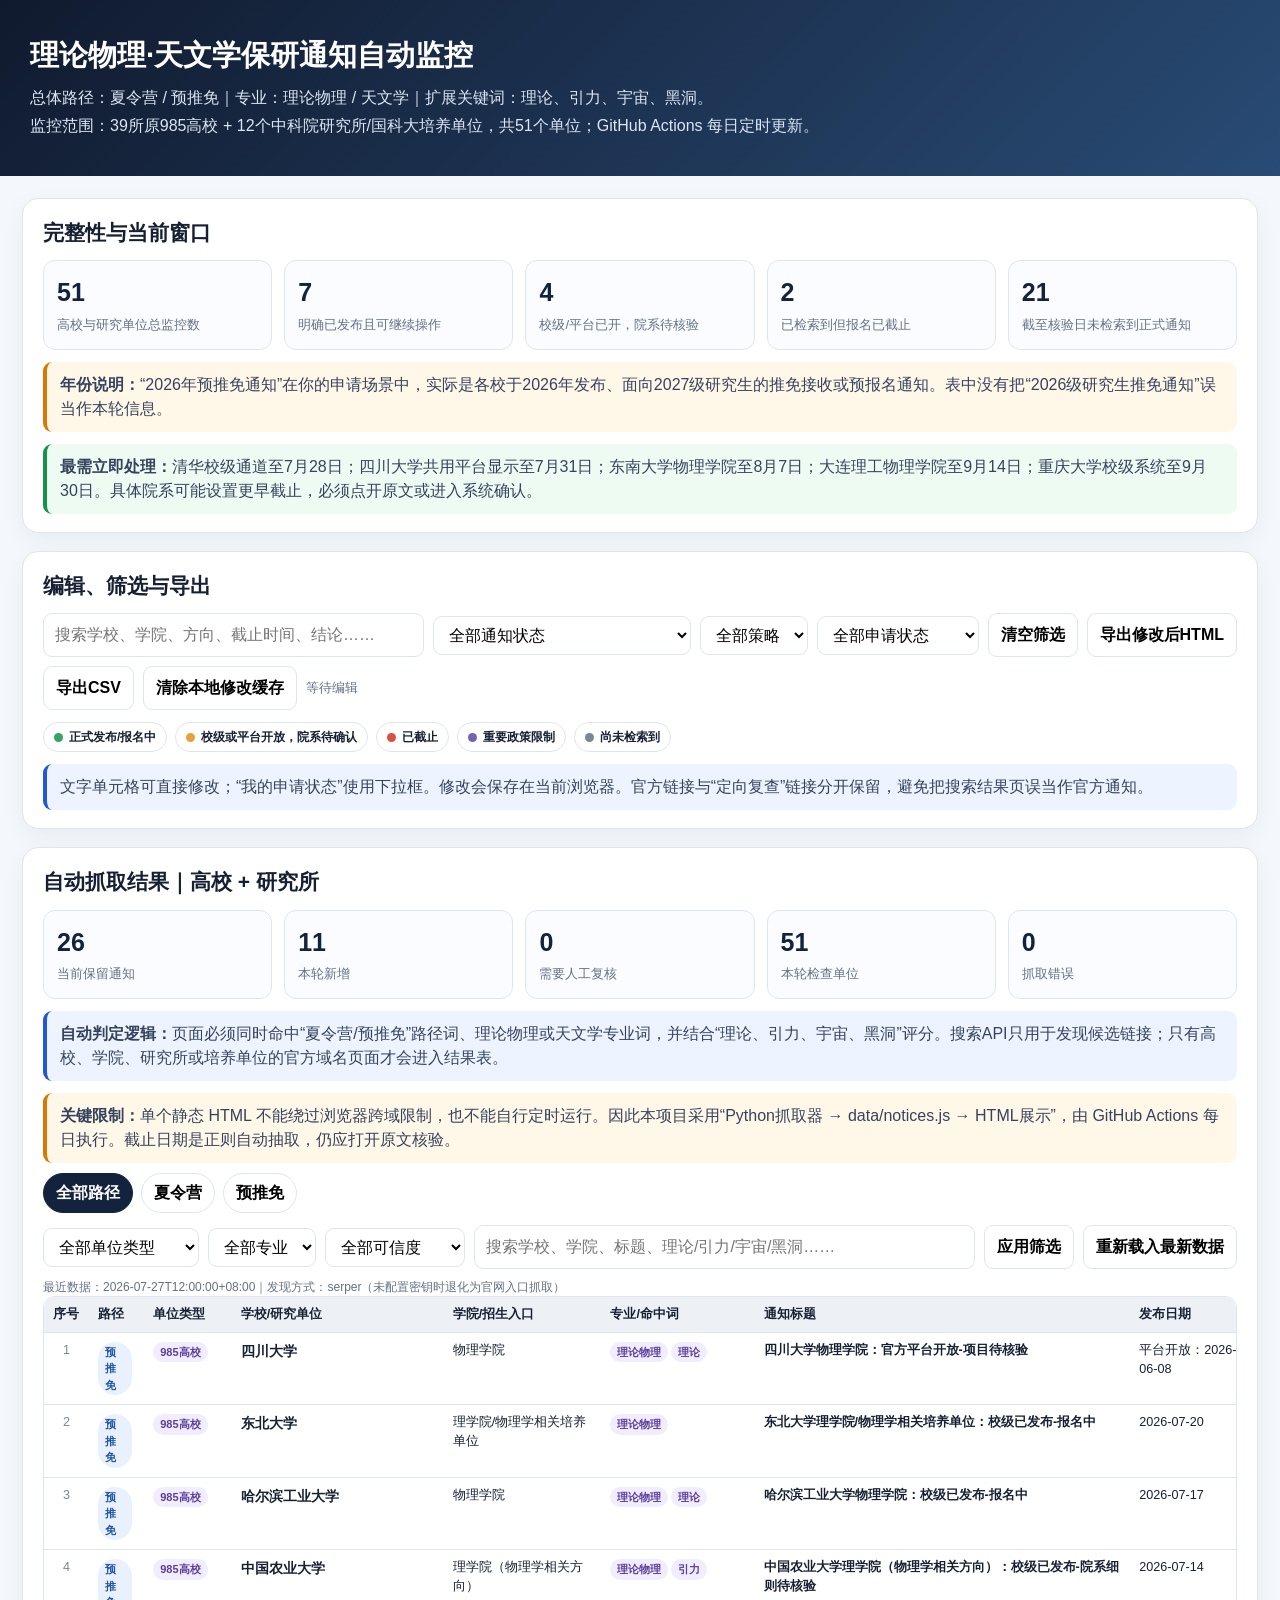
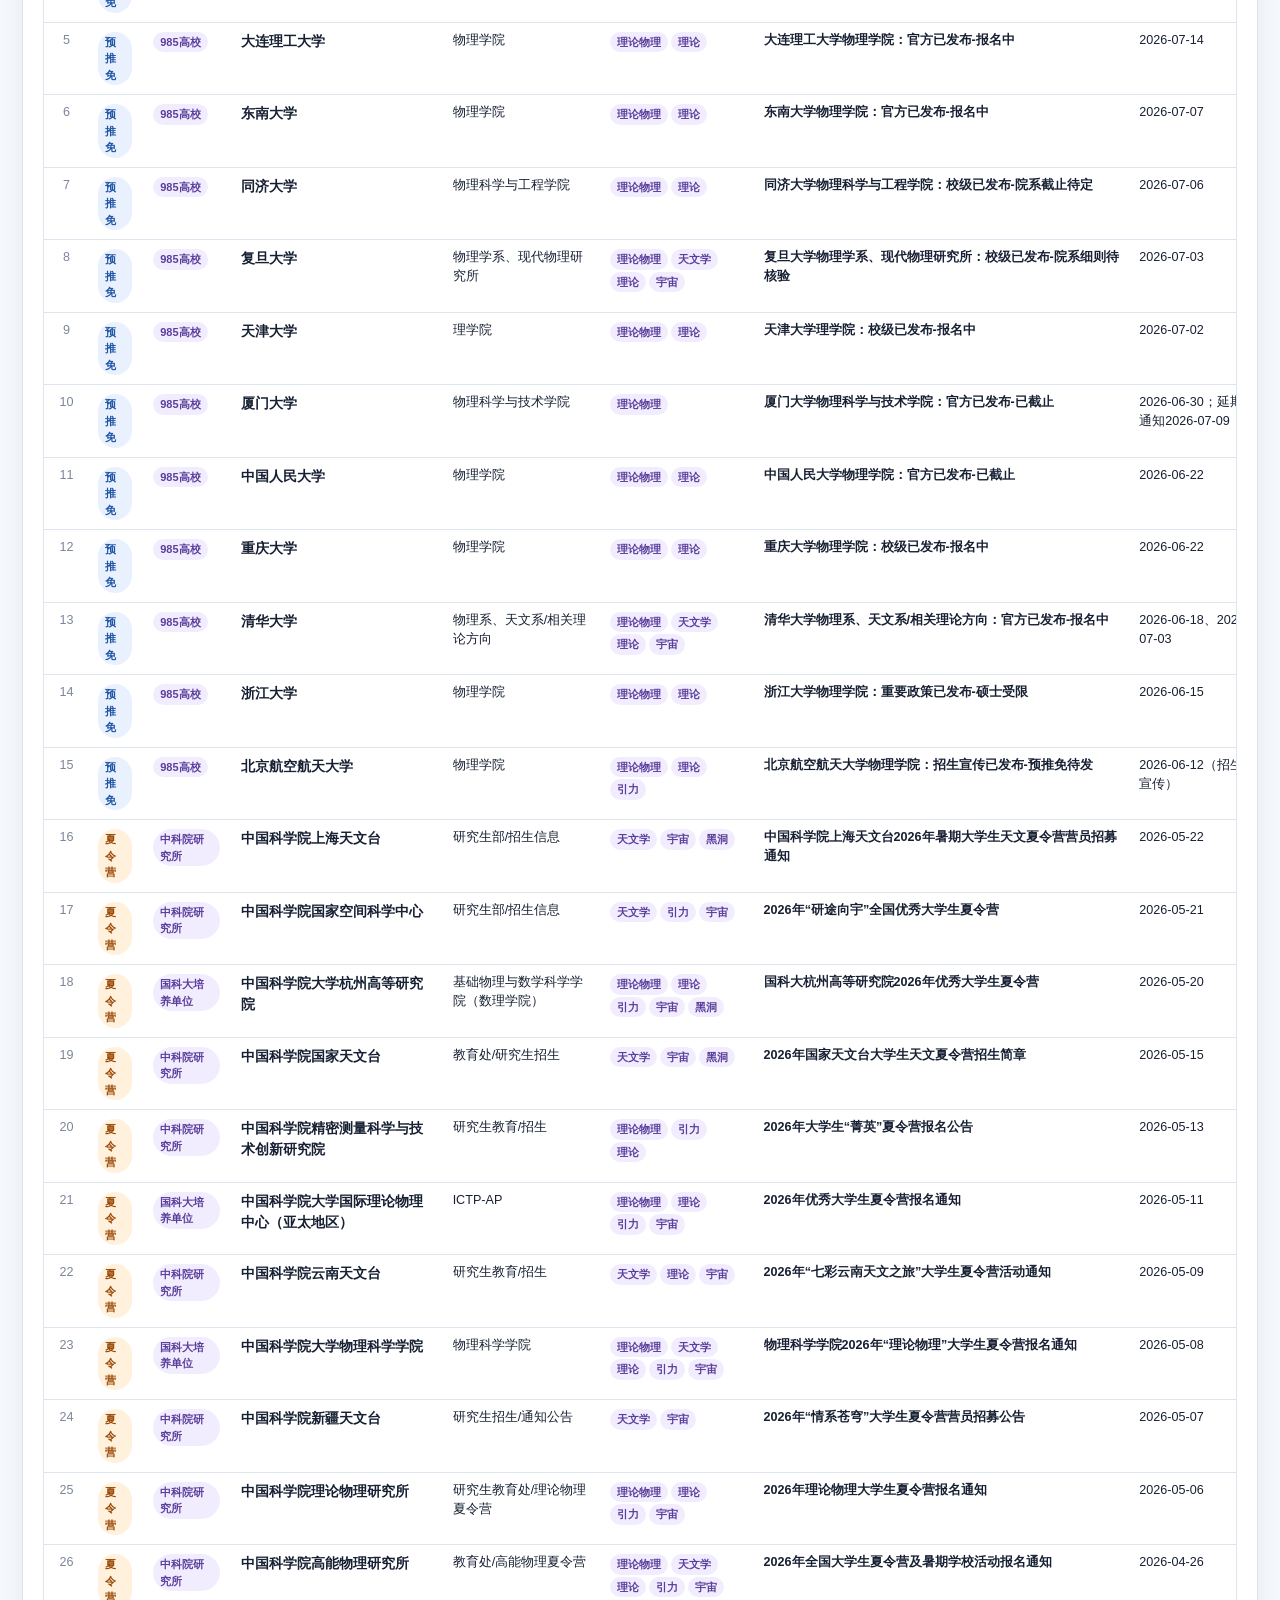
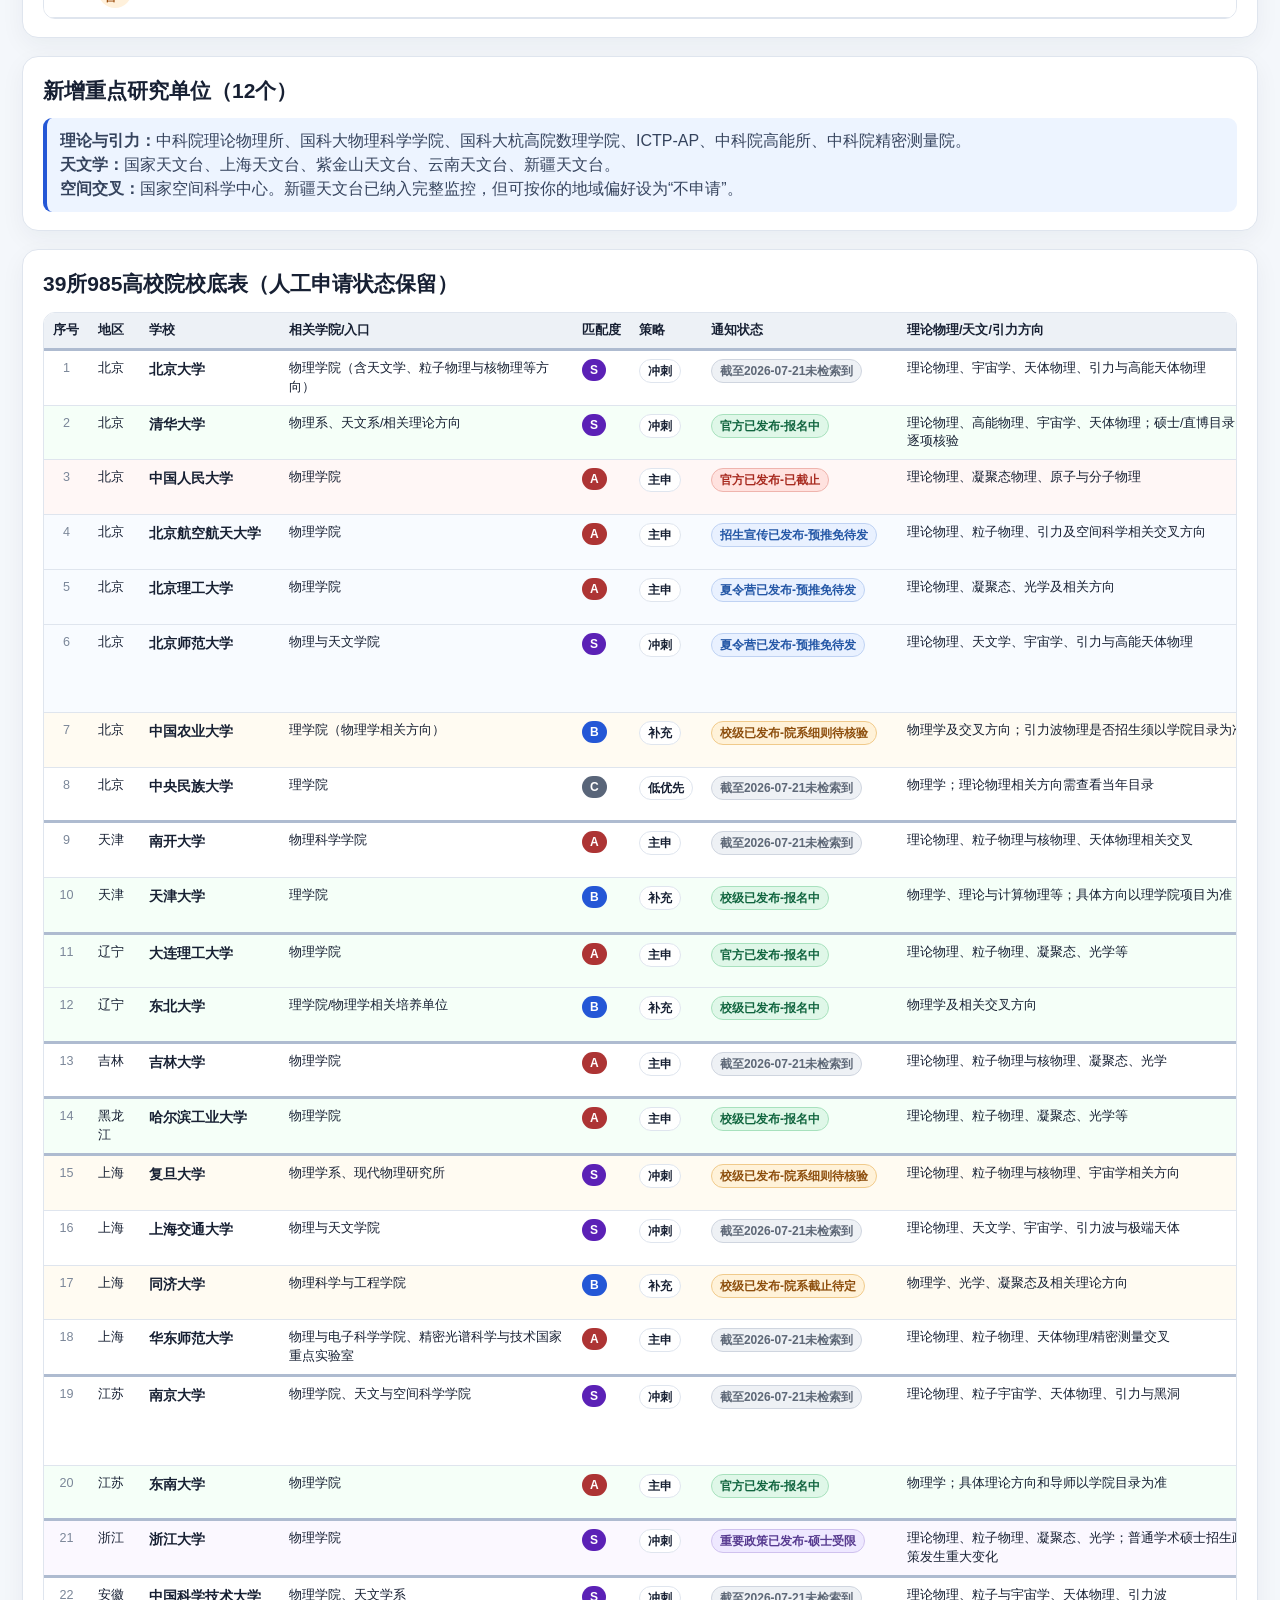
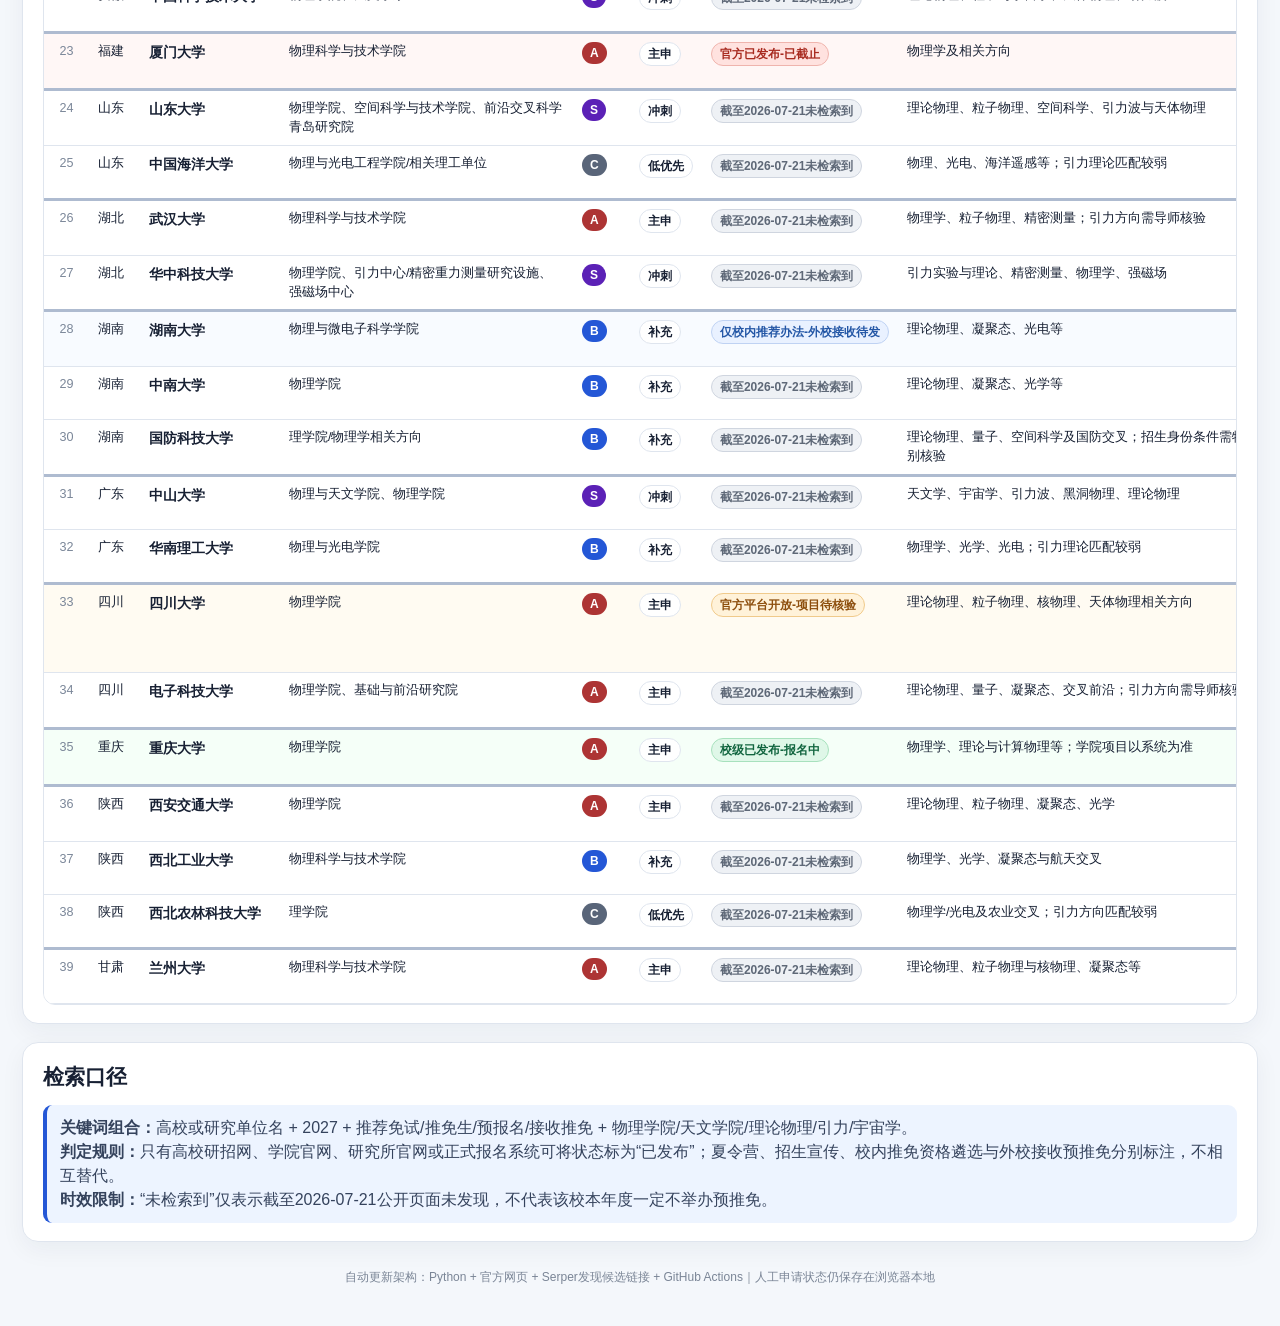
==== index.html @ bc94056f "Commit message: Initial crawler setup" ====
<!doctype html>
<html lang="zh-CN">
<head>
<meta charset="utf-8">
<meta name="viewport" content="width=device-width,initial-scale=1">
<title>理论物理·天文学保研通知自动监控｜985高校·中科院研究所·国科大培养单位</title>
<style>
:root{
  --bg:#f4f7fb;--card:#fff;--ink:#172033;--muted:#657086;--line:#dfe5ee;
  --navy:#14233d;--blue:#2457d6;--green:#18794e;--orange:#b85a12;--red:#b42318;
  --purple:#6842ad;--soft-blue:#edf4ff;--soft-green:#e9f8ef;--soft-orange:#fff4e6;
  --soft-red:#fff0ee;--soft-purple:#f5f0ff;--soft-gray:#f3f5f8;
}
*{box-sizing:border-box}
body{margin:0;background:var(--bg);color:var(--ink);font-family:-apple-system,BlinkMacSystemFont,"Segoe UI","Microsoft YaHei",Arial,sans-serif;line-height:1.5}
button,input,select{font:inherit}
a{color:var(--blue);text-decoration:none}
a:hover{text-decoration:underline}
.hero{background:linear-gradient(135deg,#101a2e,#294b75);color:#fff;padding:34px 30px}
.hero-inner{max-width:1900px;margin:auto}
.hero h1{margin:0 0 8px;font-size:29px}
.hero p{margin:4px 0;color:#dce6f5}
main{max-width:1900px;margin:auto;padding:22px}
.card{background:var(--card);border:1px solid var(--line);border-radius:16px;padding:18px 20px;margin-bottom:18px;box-shadow:0 8px 24px rgba(20,35,61,.05)}
h2{margin:0 0 12px;font-size:21px}
.summary{display:grid;grid-template-columns:repeat(5,minmax(150px,1fr));gap:12px}
.stat{border:1px solid var(--line);border-radius:12px;padding:13px;background:#fafcff}
.stat strong{display:block;font-size:25px;color:var(--navy)}
.stat span{font-size:13px;color:var(--muted)}
.note{padding:11px 13px;border-left:4px solid var(--blue);background:var(--soft-blue);border-radius:9px;color:#35435d;margin-top:12px}
.note.warning{border-left-color:#d97706;background:#fff8e9}
.note.good{border-left-color:#159447;background:#eefbf3}
.actions,.toolbar{display:flex;gap:9px;flex-wrap:wrap;align-items:center}
.actions button,.toolbar button{border:1px solid var(--line);border-radius:9px;background:#fff;padding:9px 12px;font-weight:700;cursor:pointer}
.actions button:hover,.toolbar button:hover{background:#f0f4f9}
.edit-status{font-size:13px;color:var(--muted)}
.toolbar input,.toolbar select{border:1px solid var(--line);border-radius:9px;background:#fff;padding:9px 11px}
.toolbar input[type="search"]{flex:1;min-width:300px}
.legend{display:flex;gap:8px;flex-wrap:wrap;margin-top:12px}
.legend span{display:inline-flex;align-items:center;gap:6px;border-radius:999px;padding:5px 10px;font-size:12px;font-weight:800;border:1px solid var(--line)}
.dot{width:9px;height:9px;border-radius:50%;display:inline-block}
.table-wrap{overflow:auto;border:1px solid var(--line);border-radius:12px}
table{border-collapse:collapse;width:100%;min-width:3300px;background:#fff;font-size:12.6px}
th,td{padding:8px 9px;border-bottom:1px solid var(--line);vertical-align:top}
th{position:sticky;top:0;z-index:4;background:#edf1f6;text-align:left;white-space:nowrap}
tr:hover td{filter:brightness(.992)}
.region-start td{border-top:3px solid #aebbd0}
.num{width:45px;text-align:center;color:#7b8799}
.school{min-width:140px}
.school strong{display:block;font-size:14px}
.unit{min-width:220px}
.direction{min-width:260px}
.policy-cell{min-width:330px;max-width:430px}
.conclusion{min-width:330px;max-width:450px}
.deadline-cell{min-width:190px;font-weight:800}
.status-cell{min-width:160px}
.status-select{width:155px;border:1px solid var(--line);border-radius:8px;padding:6px 7px;background:#fff;font-weight:750}
.rel,.tier-tag,.notice-chip{display:inline-block;border-radius:999px;padding:2px 8px;font-weight:850;font-size:12px;white-space:nowrap}
.rel-s{background:#5b21b6;color:#fff} .rel-a{background:#ad3434;color:#fff}
.rel-b{background:#2457d6;color:#fff} .rel-c{background:#596579;color:#fff}
.tier-tag{border:1px solid var(--line);background:#fff}
.notice-chip.published{background:#dff7e8;color:#11653f;border:1px solid #a7e1bd}
.notice-chip.partial{background:#fff2d9;color:#8d4e0d;border:1px solid #f0ca8b}
.notice-chip.closed{background:#ffe2df;color:#a82b20;border:1px solid #efb4ad}
.notice-chip.policy{background:#eee8ff;color:#573b90;border:1px solid #cfc1ee}
.notice-chip.watch{background:#e9f1ff;color:#2457a6;border:1px solid #bfd2f3}
.notice-chip.missing{background:#eef1f5;color:#5e6877;border:1px solid #cfd5df}
.notice-published td{background:#f5fff8}
.notice-partial td{background:#fffbf2}
.notice-closed td{background:#fff7f6}
.notice-policy td{background:#fbf8ff}
.notice-watch td{background:#f8fbff}
.notice-missing td{background:#fff}
.link-cell{min-width:190px}
.open-btn,.search-btn{display:inline-block;border-radius:7px;padding:5px 8px;font-weight:800;margin:1px 4px 4px 0}
.open-btn{background:#eaf1ff;border:1px solid #b9cdf7;color:#1d4ed8}
.search-btn{background:#f3f4f6;border:1px solid #d1d5db;color:#4b5563}
[contenteditable="true"]{outline:1px dashed transparent}
[contenteditable="true"]:hover{outline-color:#91ade2;background:#f7faff}
[contenteditable="true"]:focus{outline:2px solid var(--blue);background:#fff}
.edited{background:#fff7e6!important;box-shadow:inset 4px 0 0 #f59e0b}
.status-unapplied .status-cell{box-shadow:inset 5px 0 0 #94a3b8}
.status-preparing .status-cell{box-shadow:inset 5px 0 0 #0ea5e9}
.status-applied td{background:#fff7ed!important;color:#7c2d12}
.status-applied .status-cell{box-shadow:inset 5px 0 0 #f97316}
.status-pass td{background:#eff6ff!important;color:#173d78}
.status-pass .status-cell{box-shadow:inset 5px 0 0 #2563eb}
.status-offer td{background:#ecfdf5!important;color:#065f46}
.status-offer .status-cell{box-shadow:inset 5px 0 0 #10b981}
.status-fail td{background:#fef2f2!important;color:#991b1b;text-decoration:line-through}
.status-stop td{background:#f1f5f9!important;color:#64748b}
.status-stop td:not(.status-cell):not(.link-cell){opacity:.72}
.status-fail .status-cell,.status-stop .status-cell,.status-fail .link-cell,.status-stop .link-cell{text-decoration:none;opacity:1}
.footer{text-align:center;font-size:12px;color:#7a8596;padding:8px 0 18px}
@media(max-width:900px){.summary{grid-template-columns:1fr 1fr}main{padding:12px}.hero{padding:25px 17px}}
@media print{body{background:#fff}main{max-width:none;padding:5px}.toolbar,.actions{display:none}.card{box-shadow:none}th{position:static}}

/* 自动抓取面板 */
.crawler-grid{display:grid;grid-template-columns:repeat(5,minmax(150px,1fr));gap:12px}
.crawler-tabs{display:flex;gap:8px;flex-wrap:wrap;margin:10px 0 12px}
.crawler-tabs button{border:1px solid var(--line);background:#fff;border-radius:999px;padding:7px 12px;font-weight:800;cursor:pointer}
.crawler-tabs button.active{background:var(--navy);color:#fff;border-color:var(--navy)}
.crawler-table{min-width:2200px}
.crawler-table .title-col{min-width:340px;max-width:480px}
.crawler-table .excerpt-col{min-width:380px;max-width:520px}
.crawler-table .route-chip,.crawler-table .major-chip,.verify-chip{display:inline-block;border-radius:999px;padding:2px 7px;font-weight:800;font-size:11px;margin:1px 3px 1px 0}
.route-summer{background:#fff1dc;color:#9a4a08}.route-pre{background:#e9f1ff;color:#1f55a4}
.major-chip{background:#f1edff;color:#5b3e9b}.verify-high{background:#dcfce7;color:#166534}.verify-mid{background:#fef3c7;color:#92400e}.verify-low{background:#fee2e2;color:#991b1b}
.auto-status{font-size:12px;color:var(--muted)}
.empty-state{padding:30px;text-align:center;color:var(--muted)}
.code-inline{font-family:Consolas,Monaco,monospace;background:#eef1f5;border-radius:5px;padding:1px 5px}
@media(max-width:900px){.crawler-grid{grid-template-columns:1fr 1fr}}

</style>
</head>
<body>
<header class="hero"><div class="hero-inner">
<h1>理论物理·天文学保研通知自动监控</h1>
<p>总体路径：夏令营 / 预推免｜专业：理论物理 / 天文学｜扩展关键词：理论、引力、宇宙、黑洞。</p>
<p>监控范围：39所原985高校 + 12个中科院研究所/国科大培养单位，共51个单位；GitHub Actions 每日定时更新。</p>
</div></header>

<main>
<section class="card">
<h2>完整性与当前窗口</h2>
<div class="summary">
<div class="stat"><strong>51</strong><span>高校与研究单位总监控数</span></div>
<div class="stat"><strong>7</strong><span>明确已发布且可继续操作</span></div>
<div class="stat"><strong>4</strong><span>校级/平台已开，院系待核验</span></div>
<div class="stat"><strong>2</strong><span>已检索到但报名已截止</span></div>
<div class="stat"><strong>21</strong><span>截至核验日未检索到正式通知</span></div>
</div>
<div class="note warning"><b>年份说明：</b>“2026年预推免通知”在你的申请场景中，实际是各校于2026年发布、面向2027级研究生的推免接收或预报名通知。表中没有把“2026级研究生推免通知”误当作本轮信息。</div>
<div class="note good"><b>最需立即处理：</b>清华校级通道至7月28日；四川大学共用平台显示至7月31日；东南大学物理学院至8月7日；大连理工物理学院至9月14日；重庆大学校级系统至9月30日。具体院系可能设置更早截止，必须点开原文或进入系统确认。</div>
</section>

<section class="card">
<h2>编辑、筛选与导出</h2>
<div class="toolbar">
<input id="search" type="search" placeholder="搜索学校、学院、方向、截止时间、结论……" oninput="applyFilter()">
<select id="noticeFilter" onchange="applyFilter()">
<option value="">全部通知状态</option>
<option>官方已发布-报名中</option>
<option>校级已发布-报名中</option>
<option>校级已发布-院系细则待核验</option>
<option>校级已发布-院系截止待定</option>
<option>官方平台开放-项目待核验</option>
<option>官方已发布-已截止</option>
<option>重要政策已发布-硕士受限</option>
<option>招生宣传已发布-预推免待发</option>
<option>夏令营已发布-预推免待发</option>
<option>仅校内推荐办法-外校接收待发</option>
<option>截至2026-07-21未检索到</option>
</select>
<select id="tierFilter" onchange="applyFilter()">
<option value="">全部策略</option><option>冲刺</option><option>主申</option><option>补充</option><option>低优先</option>
</select>
<select id="appFilter" onchange="applyFilter()">
<option value="">全部申请状态</option>
<option>未申请</option><option>准备材料</option><option>已报名-等待初审</option><option>已通过初审</option><option>已参加考核</option><option>已获offer</option><option>未通过</option><option>不申请</option><option>放弃</option>
</select>
<button onclick="resetFilter()">清空筛选</button>
<button onclick="exportEditedHTML()">导出修改后HTML</button>
<button onclick="exportCSV()">导出CSV</button>
<button onclick="clearSavedEdits()">清除本地修改缓存</button>
<span class="edit-status" id="editStatus">等待编辑</span>
</div>
<div class="legend">
<span><i class="dot" style="background:#35a366"></i>正式发布/报名中</span>
<span><i class="dot" style="background:#e6a23c"></i>校级或平台开放，院系待确认</span>
<span><i class="dot" style="background:#d95045"></i>已截止</span>
<span><i class="dot" style="background:#7662b3"></i>重要政策限制</span>
<span><i class="dot" style="background:#7b8799"></i>尚未检索到</span>
</div>
<div class="note">文字单元格可直接修改；“我的申请状态”使用下拉框。修改会保存在当前浏览器。官方链接与“定向复查”链接分开保留，避免把搜索结果页误当作官方通知。</div>
</section>


<section class="card" id="crawlerPanel">
<h2>自动抓取结果｜高校 + 研究所</h2>
<div class="crawler-grid">
  <div class="stat"><strong id="autoTotal">0</strong><span>当前保留通知</span></div>
  <div class="stat"><strong id="autoNew">0</strong><span>本轮新增</span></div>
  <div class="stat"><strong id="autoReview">0</strong><span>需要人工复核</span></div>
  <div class="stat"><strong id="autoSchools">0</strong><span>本轮检查单位</span></div>
  <div class="stat"><strong id="autoErrors">0</strong><span>抓取错误</span></div>
</div>
<div class="note"><b>自动判定逻辑：</b>页面必须同时命中“夏令营/预推免”路径词、理论物理或天文学专业词，并结合“理论、引力、宇宙、黑洞”评分。搜索API只用于发现候选链接；只有高校、学院、研究所或培养单位的官方域名页面才会进入结果表。</div>
<div class="note warning"><b>关键限制：</b>单个静态 HTML 不能绕过浏览器跨域限制，也不能自行定时运行。因此本项目采用“Python抓取器 → data/notices.js → HTML展示”，由 GitHub Actions 每日执行。截止日期是正则自动抽取，仍应打开原文核验。</div>
<div class="crawler-tabs" id="routeTabs">
  <button class="active" data-route="">全部路径</button><button data-route="夏令营">夏令营</button><button data-route="预推免">预推免</button>
</div>
<div class="toolbar">
  <select id="autoType"><option value="">全部单位类型</option><option>985高校</option><option>中科院研究所</option><option>国科大培养单位</option></select>
<select id="autoMajor"><option value="">全部专业</option><option>理论物理</option><option>天文学</option></select>
  <select id="autoVerify"><option value="">全部可信度</option><option value="高">高</option><option value="中">中</option><option value="低">低</option><option value="人工核验基线">人工核验基线</option></select>
  <input id="autoSearch" type="search" placeholder="搜索学校、学院、标题、理论/引力/宇宙/黑洞……">
  <button onclick="renderCrawlerTable()">应用筛选</button><button onclick="location.reload()">重新载入最新数据</button>
  <span class="auto-status" id="autoUpdated">数据尚未加载</span>
</div>
<div class="table-wrap"><table class="crawler-table" id="crawlerTable">
<thead><tr><th>序号</th><th>路径</th><th>单位类型</th><th>学校/研究单位</th><th>学院/招生入口</th><th>专业/命中词</th><th>通知标题</th><th>发布日期</th><th>截止时间</th><th>自动状态</th><th>相关度</th><th>可信度</th><th>官方原文</th><th>摘要/复核提示</th></tr></thead>
<tbody></tbody></table></div>
</section>

<section class="card">
<h2>新增重点研究单位（12个）</h2>
<div class="note"><b>理论与引力：</b>中科院理论物理所、国科大物理科学学院、国科大杭高院数理学院、ICTP-AP、中科院高能所、中科院精密测量院。<br><b>天文学：</b>国家天文台、上海天文台、紫金山天文台、云南天文台、新疆天文台。<br><b>空间交叉：</b>国家空间科学中心。新疆天文台已纳入完整监控，但可按你的地域偏好设为“不申请”。</div>
</section>

<section class="card">
<h2>39所985高校院校底表（人工申请状态保留）</h2>
<div class="table-wrap">
<table id="preTable">
<thead><tr>
<th>序号</th><th>地区</th><th>学校</th><th>相关学院/入口</th><th>匹配度</th><th>策略</th>
<th>通知状态</th><th>理论物理/天文/引力方向</th><th>发布日期</th><th>报名截止</th>
<th>考核时间/形式</th><th>申请条件与材料</th><th>官方来源</th><th>核验结论</th>
<th>我的申请状态</th><th>风险与备注</th>
</tr></thead>
<tbody>

<tr class="notice-missing status-unapplied region-start" data-notice="截至2026-07-21未检索到" data-tier="冲刺">
  <td class="num">1</td>
  <td contenteditable="true">北京</td>
  <td class="school" contenteditable="true"><strong>北京大学</strong></td>
  <td class="unit" contenteditable="true">物理学院（含天文学、粒子物理与核物理等方向）</td>
  <td><span class="rel rel-s">S</span></td>
  <td contenteditable="true"><span class="tier-tag">冲刺</span></td>
  <td class="notice-cell"><span class="notice-chip missing">截至2026-07-21未检索到</span></td>
  <td class="direction" contenteditable="true">理论物理、宇宙学、天体物理、引力与高能天体物理</td>
  <td contenteditable="true">—</td>
  <td class="deadline-cell" contenteditable="true">待官方通知</td>
  <td contenteditable="true">待官方通知</td>
  <td class="policy-cell" contenteditable="true">预计需推免资格、成绩单与排名、英语证明、科研材料；以正式通知为准。</td>
  <td class="link-cell">
    <a class="open-btn" href="https://admission.pku.edu.cn/" target="_blank" rel="noopener">官方研招入口</a>
    <a class="search-btn" href="https://www.bing.com/search?q=site%3Aedu.cn%20%E5%8C%97%E4%BA%AC%E5%A4%A7%E5%AD%A6%20%E7%89%A9%E7%90%86%E5%AD%A6%E9%99%A2%EF%BC%88%E5%90%AB%E5%A4%A9%E6%96%87%E5%AD%A6%E3%80%81%E7%B2%92%E5%AD%90%E7%89%A9%E7%90%86%E4%B8%8E%E6%A0%B8%E7%89%A9%E7%90%86%E7%AD%89%E6%96%B9%E5%90%91%EF%BC%89%202027%20%E6%8E%A8%E8%8D%90%E5%85%8D%E8%AF%95%20%E9%A2%84%E6%8A%A5%E5%90%8D%202026%20%E7%90%86%E8%AE%BA%E7%89%A9%E7%90%86%20%E5%A4%A9%E6%96%87%E5%AD%A6%20%E5%BC%95%E5%8A%9B" target="_blank" rel="noopener">定向复查</a>
  </td>
  <td class="conclusion" contenteditable="true">未检索到2027级物理/天文方向预推免通知；重点盯物理学院和研究生招生网。</td>
  <td class="status-cell"><select class="status-select"><option value="未申请" selected>未申请</option><option value="准备材料">准备材料</option><option value="已报名-等待初审">已报名-等待初审</option><option value="已通过初审">已通过初审</option><option value="已参加考核">已参加考核</option><option value="已获offer">已获offer</option><option value="未通过">未通过</option><option value="不申请">不申请</option><option value="放弃">放弃</option></select></td>
  <td contenteditable="true">方向高度匹配；通常竞争极强。</td>
</tr>

<tr class="notice-published status-unapplied" data-notice="官方已发布-报名中" data-tier="冲刺">
  <td class="num">2</td>
  <td contenteditable="true">北京</td>
  <td class="school" contenteditable="true"><strong>清华大学</strong></td>
  <td class="unit" contenteditable="true">物理系、天文系/相关理论方向</td>
  <td><span class="rel rel-s">S</span></td>
  <td contenteditable="true"><span class="tier-tag">冲刺</span></td>
  <td class="notice-cell"><span class="notice-chip published">官方已发布-报名中</span></td>
  <td class="direction" contenteditable="true">理论物理、高能物理、宇宙学、天体物理；硕士/直博目录需逐项核验</td>
  <td contenteditable="true">2026-06-18、2026-07-03</td>
  <td class="deadline-cell" contenteditable="true">2026-07-28 15:00（校级通道）</td>
  <td contenteditable="true">院系另行组织</td>
  <td class="policy-cell" contenteditable="true">按校级接收推免办法及院系要求提交；直博通常需研究计划、专家推荐等。</td>
  <td class="link-cell">
    <a class="open-btn" href="https://yz.tsinghua.edu.cn/zxgg.htm" target="_blank" rel="noopener">官方最新公告</a>
    <a class="search-btn" href="https://www.bing.com/search?q=site%3Aedu.cn%20%E6%B8%85%E5%8D%8E%E5%A4%A7%E5%AD%A6%20%E7%89%A9%E7%90%86%E7%B3%BB%E3%80%81%E5%A4%A9%E6%96%87%E7%B3%BB/%E7%9B%B8%E5%85%B3%E7%90%86%E8%AE%BA%E6%96%B9%E5%90%91%202027%20%E6%8E%A8%E8%8D%90%E5%85%8D%E8%AF%95%20%E9%A2%84%E6%8A%A5%E5%90%8D%202026%20%E7%90%86%E8%AE%BA%E7%89%A9%E7%90%86%20%E5%A4%A9%E6%96%87%E5%AD%A6%20%E5%BC%95%E5%8A%9B" target="_blank" rel="noopener">定向复查</a>
  </td>
  <td class="conclusion" contenteditable="true">学校已发布2027年接收推免办法及硕/博推免目录；申请前必须确认物理系/天文系具体招生简章。</td>
  <td class="status-cell"><select class="status-select"><option value="未申请" selected>未申请</option><option value="准备材料">准备材料</option><option value="已报名-等待初审">已报名-等待初审</option><option value="已通过初审">已通过初审</option><option value="已参加考核">已参加考核</option><option value="已获offer">已获offer</option><option value="未通过">未通过</option><option value="不申请">不申请</option><option value="放弃">放弃</option></select></td>
  <td contenteditable="true">当前最紧迫的冲刺项之一；不要只看校级截止。</td>
</tr>

<tr class="notice-closed status-unapplied" data-notice="官方已发布-已截止" data-tier="主申">
  <td class="num">3</td>
  <td contenteditable="true">北京</td>
  <td class="school" contenteditable="true"><strong>中国人民大学</strong></td>
  <td class="unit" contenteditable="true">物理学院</td>
  <td><span class="rel rel-a">A</span></td>
  <td contenteditable="true"><span class="tier-tag">主申</span></td>
  <td class="notice-cell"><span class="notice-chip closed">官方已发布-已截止</span></td>
  <td class="direction" contenteditable="true">理论物理、凝聚态物理、原子与分子物理</td>
  <td contenteditable="true">2026-06-22</td>
  <td class="deadline-cell" contenteditable="true">2026-07-05 17:00</td>
  <td contenteditable="true">量子力学、热力学与统计物理；面试覆盖普通物理和四大力学</td>
  <td class="policy-cell" contenteditable="true">成绩单与排名、身份证/学生证、科研证明；直博需两封教授推荐信。</td>
  <td class="link-cell">
    <a class="open-btn" href="https://www.phys.ruc.edu.cn/info/1055/2892.htm" target="_blank" rel="noopener">物理学院官方通知</a>
    <a class="search-btn" href="https://www.bing.com/search?q=site%3Aedu.cn%20%E4%B8%AD%E5%9B%BD%E4%BA%BA%E6%B0%91%E5%A4%A7%E5%AD%A6%20%E7%89%A9%E7%90%86%E5%AD%A6%E9%99%A2%202027%20%E6%8E%A8%E8%8D%90%E5%85%8D%E8%AF%95%20%E9%A2%84%E6%8A%A5%E5%90%8D%202026%20%E7%90%86%E8%AE%BA%E7%89%A9%E7%90%86%20%E5%A4%A9%E6%96%87%E5%AD%A6%20%E5%BC%95%E5%8A%9B" target="_blank" rel="noopener">定向复查</a>
  </td>
  <td class="conclusion" contenteditable="true">2027级报名已结束；可关注补录、后续批次或正式推免系统阶段。</td>
  <td class="status-cell"><select class="status-select"><option value="未申请" selected>未申请</option><option value="准备材料">准备材料</option><option value="已报名-等待初审">已报名-等待初审</option><option value="已通过初审">已通过初审</option><option value="已参加考核">已参加考核</option><option value="已获offer">已获offer</option><option value="未通过">未通过</option><option value="不申请">不申请</option><option value="放弃">放弃</option></select></td>
  <td contenteditable="true">硕士按硕博直通培养；理论物理匹配度较高。</td>
</tr>

<tr class="notice-watch status-unapplied" data-notice="招生宣传已发布-预推免待发" data-tier="主申">
  <td class="num">4</td>
  <td contenteditable="true">北京</td>
  <td class="school" contenteditable="true"><strong>北京航空航天大学</strong></td>
  <td class="unit" contenteditable="true">物理学院</td>
  <td><span class="rel rel-a">A</span></td>
  <td contenteditable="true"><span class="tier-tag">主申</span></td>
  <td class="notice-cell"><span class="notice-chip watch">招生宣传已发布-预推免待发</span></td>
  <td class="direction" contenteditable="true">理论物理、粒子物理、引力及空间科学相关交叉方向</td>
  <td contenteditable="true">2026-06-12（招生宣传）</td>
  <td class="deadline-cell" contenteditable="true">待官方预推免通知</td>
  <td contenteditable="true">待官方通知</td>
  <td class="policy-cell" contenteditable="true">暂按往年准备申请表、成绩单与排名、英语证明、科研成果、现实表现材料。</td>
  <td class="link-cell">
    <a class="open-btn" href="https://yzb.buaa.edu.cn/info/1002/3552.htm" target="_blank" rel="noopener">2027招生宣传</a>
    <a class="search-btn" href="https://www.bing.com/search?q=site%3Aedu.cn%20%E5%8C%97%E4%BA%AC%E8%88%AA%E7%A9%BA%E8%88%AA%E5%A4%A9%E5%A4%A7%E5%AD%A6%20%E7%89%A9%E7%90%86%E5%AD%A6%E9%99%A2%202027%20%E6%8E%A8%E8%8D%90%E5%85%8D%E8%AF%95%20%E9%A2%84%E6%8A%A5%E5%90%8D%202026%20%E7%90%86%E8%AE%BA%E7%89%A9%E7%90%86%20%E5%A4%A9%E6%96%87%E5%AD%A6%20%E5%BC%95%E5%8A%9B" target="_blank" rel="noopener">定向复查</a>
  </td>
  <td class="conclusion" contenteditable="true">检索到物理学院2027招生宣传活动，但尚未检索到2027级正式接收推免通知。</td>
  <td class="status-cell"><select class="status-select"><option value="未申请" selected>未申请</option><option value="准备材料">准备材料</option><option value="已报名-等待初审">已报名-等待初审</option><option value="已通过初审">已通过初审</option><option value="已参加考核">已参加考核</option><option value="已获offer">已获offer</option><option value="未通过">未通过</option><option value="不申请">不申请</option><option value="放弃">放弃</option></select></td>
  <td contenteditable="true">与空间引力/精密测量存在潜在交叉，需核验导师。</td>
</tr>

<tr class="notice-watch status-unapplied" data-notice="夏令营已发布-预推免待发" data-tier="主申">
  <td class="num">5</td>
  <td contenteditable="true">北京</td>
  <td class="school" contenteditable="true"><strong>北京理工大学</strong></td>
  <td class="unit" contenteditable="true">物理学院</td>
  <td><span class="rel rel-a">A</span></td>
  <td contenteditable="true"><span class="tier-tag">主申</span></td>
  <td class="notice-cell"><span class="notice-chip watch">夏令营已发布-预推免待发</span></td>
  <td class="direction" contenteditable="true">理论物理、凝聚态、光学及相关方向</td>
  <td contenteditable="true">2026年夏令营通知已发布</td>
  <td class="deadline-cell" contenteditable="true">待官方预推免通知</td>
  <td contenteditable="true">待官方通知</td>
  <td class="policy-cell" contenteditable="true">暂按往年准备成绩单与排名、英语证明、科研成果；本直博另需推荐信。</td>
  <td class="link-cell">
    <a class="open-btn" href="https://grd.bit.edu.cn/" target="_blank" rel="noopener">研究生院官方入口</a>
    <a class="search-btn" href="https://www.bing.com/search?q=site%3Aedu.cn%20%E5%8C%97%E4%BA%AC%E7%90%86%E5%B7%A5%E5%A4%A7%E5%AD%A6%20%E7%89%A9%E7%90%86%E5%AD%A6%E9%99%A2%202027%20%E6%8E%A8%E8%8D%90%E5%85%8D%E8%AF%95%20%E9%A2%84%E6%8A%A5%E5%90%8D%202026%20%E7%90%86%E8%AE%BA%E7%89%A9%E7%90%86%20%E5%A4%A9%E6%96%87%E5%AD%A6%20%E5%BC%95%E5%8A%9B" target="_blank" rel="noopener">定向复查</a>
  </td>
  <td class="conclusion" contenteditable="true">未检索到2027级物理学院正式预推免通知；夏令营不等同于后续预推免。</td>
  <td class="status-cell"><select class="status-select"><option value="未申请" selected>未申请</option><option value="准备材料">准备材料</option><option value="已报名-等待初审">已报名-等待初审</option><option value="已通过初审">已通过初审</option><option value="已参加考核">已参加考核</option><option value="已获offer">已获offer</option><option value="未通过">未通过</option><option value="不申请">不申请</option><option value="放弃">放弃</option></select></td>
  <td contenteditable="true">理论物理可申，但引力方向需导师层面确认。</td>
</tr>

<tr class="notice-watch status-unapplied" data-notice="夏令营已发布-预推免待发" data-tier="冲刺">
  <td class="num">6</td>
  <td contenteditable="true">北京</td>
  <td class="school" contenteditable="true"><strong>北京师范大学</strong></td>
  <td class="unit" contenteditable="true">物理与天文学院</td>
  <td><span class="rel rel-s">S</span></td>
  <td contenteditable="true"><span class="tier-tag">冲刺</span></td>
  <td class="notice-cell"><span class="notice-chip watch">夏令营已发布-预推免待发</span></td>
  <td class="direction" contenteditable="true">理论物理、天文学、宇宙学、引力与高能天体物理</td>
  <td contenteditable="true">2026-05-06（夏令营入口）</td>
  <td class="deadline-cell" contenteditable="true">待官方预推免通知</td>
  <td contenteditable="true">待官方通知</td>
  <td class="policy-cell" contenteditable="true">预计需申请表、成绩单与排名、英语证明、科研成果及个人陈述。</td>
  <td class="link-cell">
    <a class="open-btn" href="https://yz.bnu.edu.cn/detail/cdce4e9e-8997-4380-9d0c-da2f1319528b" target="_blank" rel="noopener">官方夏令营/招生入口</a>
    <a class="search-btn" href="https://www.bing.com/search?q=site%3Aedu.cn%20%E5%8C%97%E4%BA%AC%E5%B8%88%E8%8C%83%E5%A4%A7%E5%AD%A6%20%E7%89%A9%E7%90%86%E4%B8%8E%E5%A4%A9%E6%96%87%E5%AD%A6%E9%99%A2%202027%20%E6%8E%A8%E8%8D%90%E5%85%8D%E8%AF%95%20%E9%A2%84%E6%8A%A5%E5%90%8D%202026%20%E7%90%86%E8%AE%BA%E7%89%A9%E7%90%86%20%E5%A4%A9%E6%96%87%E5%AD%A6%20%E5%BC%95%E5%8A%9B" target="_blank" rel="noopener">定向复查</a>
  </td>
  <td class="conclusion" contenteditable="true">未检索到2027级物理与天文学院预推免通知；应持续关注学院和研招网。</td>
  <td class="status-cell"><select class="status-select"><option value="未申请" selected>未申请</option><option value="准备材料">准备材料</option><option value="已报名-等待初审">已报名-等待初审</option><option value="已通过初审">已通过初审</option><option value="已参加考核">已参加考核</option><option value="已获offer">已获offer</option><option value="未通过">未通过</option><option value="不申请">不申请</option><option value="放弃">放弃</option></select></td>
  <td contenteditable="true">与你的黑洞、引力与天文兴趣高度匹配。</td>
</tr>

<tr class="notice-partial status-unapplied" data-notice="校级已发布-院系细则待核验" data-tier="补充">
  <td class="num">7</td>
  <td contenteditable="true">北京</td>
  <td class="school" contenteditable="true"><strong>中国农业大学</strong></td>
  <td class="unit" contenteditable="true">理学院（物理学相关方向）</td>
  <td><span class="rel rel-b">B</span></td>
  <td contenteditable="true"><span class="tier-tag">补充</span></td>
  <td class="notice-cell"><span class="notice-chip partial">校级已发布-院系细则待核验</span></td>
  <td class="direction" contenteditable="true">物理学及交叉方向；引力波物理是否招生须以学院目录为准</td>
  <td contenteditable="true">2026-07-14</td>
  <td class="deadline-cell" contenteditable="true">各学院另行规定</td>
  <td contenteditable="true">学院分批审核/考核</td>
  <td class="policy-cell" contenteditable="true">校级通知要求推免资格及外语、成绩、科研等证明；具体材料以学院项目为准。</td>
  <td class="link-cell">
    <a class="open-btn" href="https://yt.cau.edu.cn/art/2026/7/14/art_43337_1122495.html" target="_blank" rel="noopener">校级通知转发页</a>
    <a class="search-btn" href="https://www.bing.com/search?q=site%3Aedu.cn%20%E4%B8%AD%E5%9B%BD%E5%86%9C%E4%B8%9A%E5%A4%A7%E5%AD%A6%20%E7%90%86%E5%AD%A6%E9%99%A2%EF%BC%88%E7%89%A9%E7%90%86%E5%AD%A6%E7%9B%B8%E5%85%B3%E6%96%B9%E5%90%91%EF%BC%89%202027%20%E6%8E%A8%E8%8D%90%E5%85%8D%E8%AF%95%20%E9%A2%84%E6%8A%A5%E5%90%8D%202026%20%E7%90%86%E8%AE%BA%E7%89%A9%E7%90%86%20%E5%A4%A9%E6%96%87%E5%AD%A6%20%E5%BC%95%E5%8A%9B" target="_blank" rel="noopener">定向复查</a>
  </td>
  <td class="conclusion" contenteditable="true">学校接收2027级推免报名已启动；理学院物理项目和截止时间需进入系统核验。</td>
  <td class="status-cell"><select class="status-select"><option value="未申请" selected>未申请</option><option value="准备材料">准备材料</option><option value="已报名-等待初审">已报名-等待初审</option><option value="已通过初审">已通过初审</option><option value="已参加考核">已参加考核</option><option value="已获offer">已获offer</option><option value="未通过">未通过</option><option value="不申请">不申请</option><option value="放弃">放弃</option></select></td>
  <td contenteditable="true">不是传统引力理论强校，作为方向交叉补充。</td>
</tr>

<tr class="notice-missing status-unapplied" data-notice="截至2026-07-21未检索到" data-tier="低优先">
  <td class="num">8</td>
  <td contenteditable="true">北京</td>
  <td class="school" contenteditable="true"><strong>中央民族大学</strong></td>
  <td class="unit" contenteditable="true">理学院</td>
  <td><span class="rel rel-c">C</span></td>
  <td contenteditable="true"><span class="tier-tag">低优先</span></td>
  <td class="notice-cell"><span class="notice-chip missing">截至2026-07-21未检索到</span></td>
  <td class="direction" contenteditable="true">物理学；理论物理相关方向需查看当年目录</td>
  <td contenteditable="true">—</td>
  <td class="deadline-cell" contenteditable="true">待官方通知</td>
  <td contenteditable="true">待官方通知</td>
  <td class="policy-cell" contenteditable="true">待正式通知。</td>
  <td class="link-cell">
    <a class="open-btn" href="https://grs.muc.edu.cn/" target="_blank" rel="noopener">研究生院官方入口</a>
    <a class="search-btn" href="https://www.bing.com/search?q=site%3Aedu.cn%20%E4%B8%AD%E5%A4%AE%E6%B0%91%E6%97%8F%E5%A4%A7%E5%AD%A6%20%E7%90%86%E5%AD%A6%E9%99%A2%202027%20%E6%8E%A8%E8%8D%90%E5%85%8D%E8%AF%95%20%E9%A2%84%E6%8A%A5%E5%90%8D%202026%20%E7%90%86%E8%AE%BA%E7%89%A9%E7%90%86%20%E5%A4%A9%E6%96%87%E5%AD%A6%20%E5%BC%95%E5%8A%9B" target="_blank" rel="noopener">定向复查</a>
  </td>
  <td class="conclusion" contenteditable="true">未检索到2027级理学院预推免通知。</td>
  <td class="status-cell"><select class="status-select"><option value="未申请" selected>未申请</option><option value="准备材料">准备材料</option><option value="已报名-等待初审">已报名-等待初审</option><option value="已通过初审">已通过初审</option><option value="已参加考核">已参加考核</option><option value="已获offer">已获offer</option><option value="未通过">未通过</option><option value="不申请">不申请</option><option value="放弃">放弃</option></select></td>
  <td contenteditable="true">与你的引力研究主线匹配有限。</td>
</tr>

<tr class="notice-missing status-unapplied region-start" data-notice="截至2026-07-21未检索到" data-tier="主申">
  <td class="num">9</td>
  <td contenteditable="true">天津</td>
  <td class="school" contenteditable="true"><strong>南开大学</strong></td>
  <td class="unit" contenteditable="true">物理科学学院</td>
  <td><span class="rel rel-a">A</span></td>
  <td contenteditable="true"><span class="tier-tag">主申</span></td>
  <td class="notice-cell"><span class="notice-chip missing">截至2026-07-21未检索到</span></td>
  <td class="direction" contenteditable="true">理论物理、粒子物理与核物理、天体物理相关交叉</td>
  <td contenteditable="true">—</td>
  <td class="deadline-cell" contenteditable="true">待官方通知</td>
  <td contenteditable="true">待官方通知</td>
  <td class="policy-cell" contenteditable="true">待正式通知；可按往年准备申请表、成绩排名、英语与科研证明。</td>
  <td class="link-cell">
    <a class="open-btn" href="https://yzb.nankai.edu.cn/" target="_blank" rel="noopener">官方研招入口</a>
    <a class="search-btn" href="https://www.bing.com/search?q=site%3Aedu.cn%20%E5%8D%97%E5%BC%80%E5%A4%A7%E5%AD%A6%20%E7%89%A9%E7%90%86%E7%A7%91%E5%AD%A6%E5%AD%A6%E9%99%A2%202027%20%E6%8E%A8%E8%8D%90%E5%85%8D%E8%AF%95%20%E9%A2%84%E6%8A%A5%E5%90%8D%202026%20%E7%90%86%E8%AE%BA%E7%89%A9%E7%90%86%20%E5%A4%A9%E6%96%87%E5%AD%A6%20%E5%BC%95%E5%8A%9B" target="_blank" rel="noopener">定向复查</a>
  </td>
  <td class="conclusion" contenteditable="true">未检索到2027级物理科学学院预推免通知。</td>
  <td class="status-cell"><select class="status-select"><option value="未申请" selected>未申请</option><option value="准备材料">准备材料</option><option value="已报名-等待初审">已报名-等待初审</option><option value="已通过初审">已通过初审</option><option value="已参加考核">已参加考核</option><option value="已获offer">已获offer</option><option value="未通过">未通过</option><option value="不申请">不申请</option><option value="放弃">放弃</option></select></td>
  <td contenteditable="true">理论物理基础较强，建议持续追踪。</td>
</tr>

<tr class="notice-published status-unapplied" data-notice="校级已发布-报名中" data-tier="补充">
  <td class="num">10</td>
  <td contenteditable="true">天津</td>
  <td class="school" contenteditable="true"><strong>天津大学</strong></td>
  <td class="unit" contenteditable="true">理学院</td>
  <td><span class="rel rel-b">B</span></td>
  <td contenteditable="true"><span class="tier-tag">补充</span></td>
  <td class="notice-cell"><span class="notice-chip published">校级已发布-报名中</span></td>
  <td class="direction" contenteditable="true">物理学、理论与计算物理等；具体方向以理学院项目为准</td>
  <td contenteditable="true">2026-07-02</td>
  <td class="deadline-cell" contenteditable="true">理学院分批：2026-09-01、2026-09-15（以系统为准）</td>
  <td contenteditable="true">学院分批审核与考核</td>
  <td class="policy-cell" contenteditable="true">网上报名并上传电子材料；具体清单以理学院和系统要求为准。</td>
  <td class="link-cell">
    <a class="open-btn" href="https://yzb.tju.edu.cn/xwzx/tkss_xw/202607/t20260702_324675.htm" target="_blank" rel="noopener">校级官方通知</a>
    <a class="search-btn" href="https://www.bing.com/search?q=site%3Aedu.cn%20%E5%A4%A9%E6%B4%A5%E5%A4%A7%E5%AD%A6%20%E7%90%86%E5%AD%A6%E9%99%A2%202027%20%E6%8E%A8%E8%8D%90%E5%85%8D%E8%AF%95%20%E9%A2%84%E6%8A%A5%E5%90%8D%202026%20%E7%90%86%E8%AE%BA%E7%89%A9%E7%90%86%20%E5%A4%A9%E6%96%87%E5%AD%A6%20%E5%BC%95%E5%8A%9B" target="_blank" rel="noopener">定向复查</a>
  </td>
  <td class="conclusion" contenteditable="true">2027级推免预报名已开放；应在系统确认理学院具体批次。</td>
  <td class="status-cell"><select class="status-select"><option value="未申请" selected>未申请</option><option value="准备材料">准备材料</option><option value="已报名-等待初审">已报名-等待初审</option><option value="已通过初审">已通过初审</option><option value="已参加考核">已参加考核</option><option value="已获offer">已获offer</option><option value="未通过">未通过</option><option value="不申请">不申请</option><option value="放弃">放弃</option></select></td>
  <td contenteditable="true">理论物理方向需进一步核验导师与培养点。</td>
</tr>

<tr class="notice-published status-unapplied region-start" data-notice="官方已发布-报名中" data-tier="主申">
  <td class="num">11</td>
  <td contenteditable="true">辽宁</td>
  <td class="school" contenteditable="true"><strong>大连理工大学</strong></td>
  <td class="unit" contenteditable="true">物理学院</td>
  <td><span class="rel rel-a">A</span></td>
  <td contenteditable="true"><span class="tier-tag">主申</span></td>
  <td class="notice-cell"><span class="notice-chip published">官方已发布-报名中</span></td>
  <td class="direction" contenteditable="true">理论物理、粒子物理、凝聚态、光学等</td>
  <td contenteditable="true">2026-07-14</td>
  <td class="deadline-cell" contenteditable="true">2026-09-14 24:00</td>
  <td contenteditable="true">学院分批审核；具体安排见系统</td>
  <td class="policy-cell" contenteditable="true">预计可获2027年推免资格；材料和具体要求见预报名系统。</td>
  <td class="link-cell">
    <a class="open-btn" href="https://gs.dlut.edu.cn/info/1173/51492.htm" target="_blank" rel="noopener">研究生院官方通知</a>
    <a class="search-btn" href="https://www.bing.com/search?q=site%3Aedu.cn%20%E5%A4%A7%E8%BF%9E%E7%90%86%E5%B7%A5%E5%A4%A7%E5%AD%A6%20%E7%89%A9%E7%90%86%E5%AD%A6%E9%99%A2%202027%20%E6%8E%A8%E8%8D%90%E5%85%8D%E8%AF%95%20%E9%A2%84%E6%8A%A5%E5%90%8D%202026%20%E7%90%86%E8%AE%BA%E7%89%A9%E7%90%86%20%E5%A4%A9%E6%96%87%E5%AD%A6%20%E5%BC%95%E5%8A%9B" target="_blank" rel="noopener">定向复查</a>
  </td>
  <td class="conclusion" contenteditable="true">物理学院预报名已明确开放，截止日期清晰。</td>
  <td class="status-cell"><select class="status-select"><option value="未申请" selected>未申请</option><option value="准备材料">准备材料</option><option value="已报名-等待初审">已报名-等待初审</option><option value="已通过初审">已通过初审</option><option value="已参加考核">已参加考核</option><option value="已获offer">已获offer</option><option value="未通过">未通过</option><option value="不申请">不申请</option><option value="放弃">放弃</option></select></td>
  <td contenteditable="true">当前可直接行动的主申院校。</td>
</tr>

<tr class="notice-published status-unapplied" data-notice="校级已发布-报名中" data-tier="补充">
  <td class="num">12</td>
  <td contenteditable="true">辽宁</td>
  <td class="school" contenteditable="true"><strong>东北大学</strong></td>
  <td class="unit" contenteditable="true">理学院/物理学相关培养单位</td>
  <td><span class="rel rel-b">B</span></td>
  <td contenteditable="true"><span class="tier-tag">补充</span></td>
  <td class="notice-cell"><span class="notice-chip published">校级已发布-报名中</span></td>
  <td class="direction" contenteditable="true">物理学及相关交叉方向</td>
  <td contenteditable="true">2026-07-20</td>
  <td class="deadline-cell" contenteditable="true">各学院自行确定</td>
  <td contenteditable="true">以面试为主，学院另行通知</td>
  <td class="policy-cell" contenteditable="true">申请表与自述、成绩单、英语/荣誉/论文证明、思想政治考查材料，合并PDF上传。</td>
  <td class="link-cell">
    <a class="open-btn" href="https://yz.neu.edu.cn/2026/0720/c5932a458191/pagem.htm" target="_blank" rel="noopener">校级官方办法</a>
    <a class="search-btn" href="https://www.bing.com/search?q=site%3Aedu.cn%20%E4%B8%9C%E5%8C%97%E5%A4%A7%E5%AD%A6%20%E7%90%86%E5%AD%A6%E9%99%A2/%E7%89%A9%E7%90%86%E5%AD%A6%E7%9B%B8%E5%85%B3%E5%9F%B9%E5%85%BB%E5%8D%95%E4%BD%8D%202027%20%E6%8E%A8%E8%8D%90%E5%85%8D%E8%AF%95%20%E9%A2%84%E6%8A%A5%E5%90%8D%202026%20%E7%90%86%E8%AE%BA%E7%89%A9%E7%90%86%20%E5%A4%A9%E6%96%87%E5%AD%A6%20%E5%BC%95%E5%8A%9B" target="_blank" rel="noopener">定向复查</a>
  </td>
  <td class="conclusion" contenteditable="true">学校预报名平台已开放；物理方向截止和复试时间需咨询学院。</td>
  <td class="status-cell"><select class="status-select"><option value="未申请" selected>未申请</option><option value="准备材料">准备材料</option><option value="已报名-等待初审">已报名-等待初审</option><option value="已通过初审">已通过初审</option><option value="已参加考核">已参加考核</option><option value="已获offer">已获offer</option><option value="未通过">未通过</option><option value="不申请">不申请</option><option value="放弃">放弃</option></select></td>
  <td contenteditable="true">原则上CET-4≥425。</td>
</tr>

<tr class="notice-missing status-unapplied region-start" data-notice="截至2026-07-21未检索到" data-tier="主申">
  <td class="num">13</td>
  <td contenteditable="true">吉林</td>
  <td class="school" contenteditable="true"><strong>吉林大学</strong></td>
  <td class="unit" contenteditable="true">物理学院</td>
  <td><span class="rel rel-a">A</span></td>
  <td contenteditable="true"><span class="tier-tag">主申</span></td>
  <td class="notice-cell"><span class="notice-chip missing">截至2026-07-21未检索到</span></td>
  <td class="direction" contenteditable="true">理论物理、粒子物理与核物理、凝聚态、光学</td>
  <td contenteditable="true">—</td>
  <td class="deadline-cell" contenteditable="true">待官方通知</td>
  <td contenteditable="true">待官方通知</td>
  <td class="policy-cell" contenteditable="true">待正式通知。</td>
  <td class="link-cell">
    <a class="open-btn" href="https://zsb.jlu.edu.cn/" target="_blank" rel="noopener">官方研招入口</a>
    <a class="search-btn" href="https://www.bing.com/search?q=site%3Aedu.cn%20%E5%90%89%E6%9E%97%E5%A4%A7%E5%AD%A6%20%E7%89%A9%E7%90%86%E5%AD%A6%E9%99%A2%202027%20%E6%8E%A8%E8%8D%90%E5%85%8D%E8%AF%95%20%E9%A2%84%E6%8A%A5%E5%90%8D%202026%20%E7%90%86%E8%AE%BA%E7%89%A9%E7%90%86%20%E5%A4%A9%E6%96%87%E5%AD%A6%20%E5%BC%95%E5%8A%9B" target="_blank" rel="noopener">定向复查</a>
  </td>
  <td class="conclusion" contenteditable="true">未检索到2027级物理学院正式预推免通知。</td>
  <td class="status-cell"><select class="status-select"><option value="未申请" selected>未申请</option><option value="准备材料">准备材料</option><option value="已报名-等待初审">已报名-等待初审</option><option value="已通过初审">已通过初审</option><option value="已参加考核">已参加考核</option><option value="已获offer">已获offer</option><option value="未通过">未通过</option><option value="不申请">不申请</option><option value="放弃">放弃</option></select></td>
  <td contenteditable="true">理论物理方向值得保留。</td>
</tr>

<tr class="notice-published status-unapplied region-start" data-notice="校级已发布-报名中" data-tier="主申">
  <td class="num">14</td>
  <td contenteditable="true">黑龙江</td>
  <td class="school" contenteditable="true"><strong>哈尔滨工业大学</strong></td>
  <td class="unit" contenteditable="true">物理学院</td>
  <td><span class="rel rel-a">A</span></td>
  <td contenteditable="true"><span class="tier-tag">主申</span></td>
  <td class="notice-cell"><span class="notice-chip published">校级已发布-报名中</span></td>
  <td class="direction" contenteditable="true">理论物理、粒子物理、凝聚态、光学等</td>
  <td contenteditable="true">2026-07-17</td>
  <td class="deadline-cell" contenteditable="true">2026-07-20起开放；学院自行确定截止</td>
  <td contenteditable="true">学院组织复试/考核</td>
  <td class="policy-cell" contenteditable="true">成绩单、成绩排名、证书等；直博需两封相关领域专家推荐信。</td>
  <td class="link-cell">
    <a class="open-btn" href="https://yzb.hit.edu.cn/2026/0717/c22276a397589/page.htm" target="_blank" rel="noopener">校级官方通知</a>
    <a class="search-btn" href="https://www.bing.com/search?q=site%3Aedu.cn%20%E5%93%88%E5%B0%94%E6%BB%A8%E5%B7%A5%E4%B8%9A%E5%A4%A7%E5%AD%A6%20%E7%89%A9%E7%90%86%E5%AD%A6%E9%99%A2%202027%20%E6%8E%A8%E8%8D%90%E5%85%8D%E8%AF%95%20%E9%A2%84%E6%8A%A5%E5%90%8D%202026%20%E7%90%86%E8%AE%BA%E7%89%A9%E7%90%86%20%E5%A4%A9%E6%96%87%E5%AD%A6%20%E5%BC%95%E5%8A%9B" target="_blank" rel="noopener">定向复查</a>
  </td>
  <td class="conclusion" contenteditable="true">校级推免信息采集系统已经开放，需立即查看物理学院项目。</td>
  <td class="status-cell"><select class="status-select"><option value="未申请" selected>未申请</option><option value="准备材料">准备材料</option><option value="已报名-等待初审">已报名-等待初审</option><option value="已通过初审">已通过初审</option><option value="已参加考核">已参加考核</option><option value="已获offer">已获offer</option><option value="未通过">未通过</option><option value="不申请">不申请</option><option value="放弃">放弃</option></select></td>
  <td contenteditable="true">适合直博冲刺；院系细则是决定性文件。</td>
</tr>

<tr class="notice-partial status-unapplied region-start" data-notice="校级已发布-院系细则待核验" data-tier="冲刺">
  <td class="num">15</td>
  <td contenteditable="true">上海</td>
  <td class="school" contenteditable="true"><strong>复旦大学</strong></td>
  <td class="unit" contenteditable="true">物理学系、现代物理研究所</td>
  <td><span class="rel rel-s">S</span></td>
  <td contenteditable="true"><span class="tier-tag">冲刺</span></td>
  <td class="notice-cell"><span class="notice-chip partial">校级已发布-院系细则待核验</span></td>
  <td class="direction" contenteditable="true">理论物理、粒子物理与核物理、宇宙学相关方向</td>
  <td contenteditable="true">2026-07-03</td>
  <td class="deadline-cell" contenteditable="true">院系另行规定</td>
  <td contenteditable="true">院系组织</td>
  <td class="policy-cell" contenteditable="true">按复旦推免报名系统及院系要求提交。</td>
  <td class="link-cell">
    <a class="open-btn" href="https://gsao.fudan.edu.cn/fb/0b/c15029a785163/page.htm" target="_blank" rel="noopener">校级官方通知</a>
    <a class="search-btn" href="https://www.bing.com/search?q=site%3Aedu.cn%20%E5%A4%8D%E6%97%A6%E5%A4%A7%E5%AD%A6%20%E7%89%A9%E7%90%86%E5%AD%A6%E7%B3%BB%E3%80%81%E7%8E%B0%E4%BB%A3%E7%89%A9%E7%90%86%E7%A0%94%E7%A9%B6%E6%89%80%202027%20%E6%8E%A8%E8%8D%90%E5%85%8D%E8%AF%95%20%E9%A2%84%E6%8A%A5%E5%90%8D%202026%20%E7%90%86%E8%AE%BA%E7%89%A9%E7%90%86%20%E5%A4%A9%E6%96%87%E5%AD%A6%20%E5%BC%95%E5%8A%9B" target="_blank" rel="noopener">定向复查</a>
  </td>
  <td class="conclusion" contenteditable="true">2027级校级报名通知已发布；物理学系/现代物理所的具体项目与截止需继续核验。</td>
  <td class="status-cell"><select class="status-select"><option value="未申请" selected>未申请</option><option value="准备材料">准备材料</option><option value="已报名-等待初审">已报名-等待初审</option><option value="已通过初审">已通过初审</option><option value="已参加考核">已参加考核</option><option value="已获offer">已获offer</option><option value="未通过">未通过</option><option value="不申请">不申请</option><option value="放弃">放弃</option></select></td>
  <td contenteditable="true">理论物理竞争极强；不要等院系截止前才准备材料。</td>
</tr>

<tr class="notice-missing status-unapplied" data-notice="截至2026-07-21未检索到" data-tier="冲刺">
  <td class="num">16</td>
  <td contenteditable="true">上海</td>
  <td class="school" contenteditable="true"><strong>上海交通大学</strong></td>
  <td class="unit" contenteditable="true">物理与天文学院</td>
  <td><span class="rel rel-s">S</span></td>
  <td contenteditable="true"><span class="tier-tag">冲刺</span></td>
  <td class="notice-cell"><span class="notice-chip missing">截至2026-07-21未检索到</span></td>
  <td class="direction" contenteditable="true">理论物理、天文学、宇宙学、引力波与极端天体</td>
  <td contenteditable="true">—</td>
  <td class="deadline-cell" contenteditable="true">待官方通知</td>
  <td contenteditable="true">待官方通知</td>
  <td class="policy-cell" contenteditable="true">待正式通知；通常需成绩排名、英语、科研材料和个人陈述。</td>
  <td class="link-cell">
    <a class="open-btn" href="https://yzb.sjtu.edu.cn/" target="_blank" rel="noopener">官方研招入口</a>
    <a class="search-btn" href="https://www.bing.com/search?q=site%3Aedu.cn%20%E4%B8%8A%E6%B5%B7%E4%BA%A4%E9%80%9A%E5%A4%A7%E5%AD%A6%20%E7%89%A9%E7%90%86%E4%B8%8E%E5%A4%A9%E6%96%87%E5%AD%A6%E9%99%A2%202027%20%E6%8E%A8%E8%8D%90%E5%85%8D%E8%AF%95%20%E9%A2%84%E6%8A%A5%E5%90%8D%202026%20%E7%90%86%E8%AE%BA%E7%89%A9%E7%90%86%20%E5%A4%A9%E6%96%87%E5%AD%A6%20%E5%BC%95%E5%8A%9B" target="_blank" rel="noopener">定向复查</a>
  </td>
  <td class="conclusion" contenteditable="true">未检索到物理与天文学院2027级正式预推免通知；当前检索到的专项直博并非该学院通用通知。</td>
  <td class="status-cell"><select class="status-select"><option value="未申请" selected>未申请</option><option value="准备材料">准备材料</option><option value="已报名-等待初审">已报名-等待初审</option><option value="已通过初审">已通过初审</option><option value="已参加考核">已参加考核</option><option value="已获offer">已获offer</option><option value="未通过">未通过</option><option value="不申请">不申请</option><option value="放弃">放弃</option></select></td>
  <td contenteditable="true">与你的方向高度匹配，应高频追踪。</td>
</tr>

<tr class="notice-partial status-unapplied" data-notice="校级已发布-院系截止待定" data-tier="补充">
  <td class="num">17</td>
  <td contenteditable="true">上海</td>
  <td class="school" contenteditable="true"><strong>同济大学</strong></td>
  <td class="unit" contenteditable="true">物理科学与工程学院</td>
  <td><span class="rel rel-b">B</span></td>
  <td contenteditable="true"><span class="tier-tag">补充</span></td>
  <td class="notice-cell"><span class="notice-chip partial">校级已发布-院系截止待定</span></td>
  <td class="direction" contenteditable="true">物理学、光学、凝聚态及相关理论方向</td>
  <td contenteditable="true">2026-07-06</td>
  <td class="deadline-cell" contenteditable="true">物理学院栏位尚待更新/以系统为准</td>
  <td contenteditable="true">学院另行通知</td>
  <td class="policy-cell" contenteditable="true">按校级预报名系统和学院通知提交。</td>
  <td class="link-cell">
    <a class="open-btn" href="https://yz.tongji.edu.cn/info/1010/4219.htm" target="_blank" rel="noopener">校级官方通知</a>
    <a class="search-btn" href="https://www.bing.com/search?q=site%3Aedu.cn%20%E5%90%8C%E6%B5%8E%E5%A4%A7%E5%AD%A6%20%E7%89%A9%E7%90%86%E7%A7%91%E5%AD%A6%E4%B8%8E%E5%B7%A5%E7%A8%8B%E5%AD%A6%E9%99%A2%202027%20%E6%8E%A8%E8%8D%90%E5%85%8D%E8%AF%95%20%E9%A2%84%E6%8A%A5%E5%90%8D%202026%20%E7%90%86%E8%AE%BA%E7%89%A9%E7%90%86%20%E5%A4%A9%E6%96%87%E5%AD%A6%20%E5%BC%95%E5%8A%9B" target="_blank" rel="noopener">定向复查</a>
  </td>
  <td class="conclusion" contenteditable="true">2027级校级预报名已启动；物理学院具体截止尚需持续查看汇总页。</td>
  <td class="status-cell"><select class="status-select"><option value="未申请" selected>未申请</option><option value="准备材料">准备材料</option><option value="已报名-等待初审">已报名-等待初审</option><option value="已通过初审">已通过初审</option><option value="已参加考核">已参加考核</option><option value="已获offer">已获offer</option><option value="未通过">未通过</option><option value="不申请">不申请</option><option value="放弃">放弃</option></select></td>
  <td contenteditable="true">引力/天文不是主线，作为物理学补充。</td>
</tr>

<tr class="notice-missing status-unapplied" data-notice="截至2026-07-21未检索到" data-tier="主申">
  <td class="num">18</td>
  <td contenteditable="true">上海</td>
  <td class="school" contenteditable="true"><strong>华东师范大学</strong></td>
  <td class="unit" contenteditable="true">物理与电子科学学院、精密光谱科学与技术国家重点实验室</td>
  <td><span class="rel rel-a">A</span></td>
  <td contenteditable="true"><span class="tier-tag">主申</span></td>
  <td class="notice-cell"><span class="notice-chip missing">截至2026-07-21未检索到</span></td>
  <td class="direction" contenteditable="true">理论物理、粒子物理、天体物理/精密测量交叉</td>
  <td contenteditable="true">—</td>
  <td class="deadline-cell" contenteditable="true">待官方通知</td>
  <td contenteditable="true">待官方通知</td>
  <td class="policy-cell" contenteditable="true">待正式通知。</td>
  <td class="link-cell">
    <a class="open-btn" href="https://yjszs.ecnu.edu.cn/tzgg_43463/list.htm" target="_blank" rel="noopener">官方通知列表</a>
    <a class="search-btn" href="https://www.bing.com/search?q=site%3Aedu.cn%20%E5%8D%8E%E4%B8%9C%E5%B8%88%E8%8C%83%E5%A4%A7%E5%AD%A6%20%E7%89%A9%E7%90%86%E4%B8%8E%E7%94%B5%E5%AD%90%E7%A7%91%E5%AD%A6%E5%AD%A6%E9%99%A2%E3%80%81%E7%B2%BE%E5%AF%86%E5%85%89%E8%B0%B1%E7%A7%91%E5%AD%A6%E4%B8%8E%E6%8A%80%E6%9C%AF%E5%9B%BD%E5%AE%B6%E9%87%8D%E7%82%B9%E5%AE%9E%E9%AA%8C%E5%AE%A4%202027%20%E6%8E%A8%E8%8D%90%E5%85%8D%E8%AF%95%20%E9%A2%84%E6%8A%A5%E5%90%8D%202026%20%E7%90%86%E8%AE%BA%E7%89%A9%E7%90%86%20%E5%A4%A9%E6%96%87%E5%AD%A6%20%E5%BC%95%E5%8A%9B" target="_blank" rel="noopener">定向复查</a>
  </td>
  <td class="conclusion" contenteditable="true">未检索到2027级接收推免预报名通知；官网目前仍以2026级通知为最新。</td>
  <td class="status-cell"><select class="status-select"><option value="未申请" selected>未申请</option><option value="准备材料">准备材料</option><option value="已报名-等待初审">已报名-等待初审</option><option value="已通过初审">已通过初审</option><option value="已参加考核">已参加考核</option><option value="已获offer">已获offer</option><option value="未通过">未通过</option><option value="不申请">不申请</option><option value="放弃">放弃</option></select></td>
  <td contenteditable="true">理论与精密测量均有潜在匹配。</td>
</tr>

<tr class="notice-missing status-unapplied region-start" data-notice="截至2026-07-21未检索到" data-tier="冲刺">
  <td class="num">19</td>
  <td contenteditable="true">江苏</td>
  <td class="school" contenteditable="true"><strong>南京大学</strong></td>
  <td class="unit" contenteditable="true">物理学院、天文与空间科学学院</td>
  <td><span class="rel rel-s">S</span></td>
  <td contenteditable="true"><span class="tier-tag">冲刺</span></td>
  <td class="notice-cell"><span class="notice-chip missing">截至2026-07-21未检索到</span></td>
  <td class="direction" contenteditable="true">理论物理、粒子宇宙学、天体物理、引力与黑洞</td>
  <td contenteditable="true">—</td>
  <td class="deadline-cell" contenteditable="true">待官方通知</td>
  <td contenteditable="true">待官方通知</td>
  <td class="policy-cell" contenteditable="true">待正式通知；可预先准备完整推免材料包。</td>
  <td class="link-cell">
    <a class="open-btn" href="https://yzb.nju.edu.cn/xlyxx/list.htm" target="_blank" rel="noopener">官方夏令营/推免栏目</a>
    <a class="search-btn" href="https://www.bing.com/search?q=site%3Aedu.cn%20%E5%8D%97%E4%BA%AC%E5%A4%A7%E5%AD%A6%20%E7%89%A9%E7%90%86%E5%AD%A6%E9%99%A2%E3%80%81%E5%A4%A9%E6%96%87%E4%B8%8E%E7%A9%BA%E9%97%B4%E7%A7%91%E5%AD%A6%E5%AD%A6%E9%99%A2%202027%20%E6%8E%A8%E8%8D%90%E5%85%8D%E8%AF%95%20%E9%A2%84%E6%8A%A5%E5%90%8D%202026%20%E7%90%86%E8%AE%BA%E7%89%A9%E7%90%86%20%E5%A4%A9%E6%96%87%E5%AD%A6%20%E5%BC%95%E5%8A%9B" target="_blank" rel="noopener">定向复查</a>
  </td>
  <td class="conclusion" contenteditable="true">官方栏目截至核验日仍显示2026级预推免信息，未见2027级通知。</td>
  <td class="status-cell"><select class="status-select"><option value="未申请" selected>未申请</option><option value="准备材料">准备材料</option><option value="已报名-等待初审">已报名-等待初审</option><option value="已通过初审">已通过初审</option><option value="已参加考核">已参加考核</option><option value="已获offer">已获offer</option><option value="未通过">未通过</option><option value="不申请">不申请</option><option value="放弃">放弃</option></select></td>
  <td contenteditable="true">与你的理论物理和天文方向高度匹配。</td>
</tr>

<tr class="notice-published status-unapplied" data-notice="官方已发布-报名中" data-tier="主申">
  <td class="num">20</td>
  <td contenteditable="true">江苏</td>
  <td class="school" contenteditable="true"><strong>东南大学</strong></td>
  <td class="unit" contenteditable="true">物理学院</td>
  <td><span class="rel rel-a">A</span></td>
  <td contenteditable="true"><span class="tier-tag">主申</span></td>
  <td class="notice-cell"><span class="notice-chip published">官方已发布-报名中</span></td>
  <td class="direction" contenteditable="true">物理学；具体理论方向和导师以学院目录为准</td>
  <td contenteditable="true">2026-07-07</td>
  <td class="deadline-cell" contenteditable="true">2026-08-07 12:00</td>
  <td contenteditable="true">学院另行通知</td>
  <td class="policy-cell" contenteditable="true">按学院通知和报名系统提交成绩、排名、英语与科研材料。</td>
  <td class="link-cell">
    <a class="open-btn" href="https://physics.seu.edu.cn/2026/0707/c23142a575759/pagem.htm" target="_blank" rel="noopener">物理学院官方通知</a>
    <a class="search-btn" href="https://www.bing.com/search?q=site%3Aedu.cn%20%E4%B8%9C%E5%8D%97%E5%A4%A7%E5%AD%A6%20%E7%89%A9%E7%90%86%E5%AD%A6%E9%99%A2%202027%20%E6%8E%A8%E8%8D%90%E5%85%8D%E8%AF%95%20%E9%A2%84%E6%8A%A5%E5%90%8D%202026%20%E7%90%86%E8%AE%BA%E7%89%A9%E7%90%86%20%E5%A4%A9%E6%96%87%E5%AD%A6%20%E5%BC%95%E5%8A%9B" target="_blank" rel="noopener">定向复查</a>
  </td>
  <td class="conclusion" contenteditable="true">物理学院2027级预推免已开放，属于当前明确可报名项目。</td>
  <td class="status-cell"><select class="status-select"><option value="未申请" selected>未申请</option><option value="准备材料">准备材料</option><option value="已报名-等待初审">已报名-等待初审</option><option value="已通过初审">已通过初审</option><option value="已参加考核">已参加考核</option><option value="已获offer">已获offer</option><option value="未通过">未通过</option><option value="不申请">不申请</option><option value="放弃">放弃</option></select></td>
  <td contenteditable="true">需要尽快核验理论物理导师名单。</td>
</tr>

<tr class="notice-policy status-unapplied region-start" data-notice="重要政策已发布-硕士受限" data-tier="冲刺">
  <td class="num">21</td>
  <td contenteditable="true">浙江</td>
  <td class="school" contenteditable="true"><strong>浙江大学</strong></td>
  <td class="unit" contenteditable="true">物理学院</td>
  <td><span class="rel rel-s">S</span></td>
  <td contenteditable="true"><span class="tier-tag">冲刺</span></td>
  <td class="notice-cell"><span class="notice-chip policy">重要政策已发布-硕士受限</span></td>
  <td class="direction" contenteditable="true">理论物理、粒子物理、凝聚态、光学；普通学术硕士招生政策发生重大变化</td>
  <td contenteditable="true">2026-06-15</td>
  <td class="deadline-cell" contenteditable="true">待直博/国优计划具体通知</td>
  <td contenteditable="true">待具体项目通知</td>
  <td class="policy-cell" contenteditable="true">按直博或国优计划要求准备。</td>
  <td class="link-cell">
    <a class="open-btn" href="https://physics.zju.edu.cn/2026/0615/c69706a3178903/page.htm" target="_blank" rel="noopener">物理学院政策公告</a>
    <a class="search-btn" href="https://www.bing.com/search?q=site%3Aedu.cn%20%E6%B5%99%E6%B1%9F%E5%A4%A7%E5%AD%A6%20%E7%89%A9%E7%90%86%E5%AD%A6%E9%99%A2%202027%20%E6%8E%A8%E8%8D%90%E5%85%8D%E8%AF%95%20%E9%A2%84%E6%8A%A5%E5%90%8D%202026%20%E7%90%86%E8%AE%BA%E7%89%A9%E7%90%86%20%E5%A4%A9%E6%96%87%E5%AD%A6%20%E5%BC%95%E5%8A%9B" target="_blank" rel="noopener">定向复查</a>
  </td>
  <td class="conclusion" contenteditable="true">2027年除“国优计划”外不再招收硕士研究生；普通物理研究方向应重点关注直博通道。</td>
  <td class="status-cell"><select class="status-select"><option value="未申请" selected>未申请</option><option value="准备材料">准备材料</option><option value="已报名-等待初审">已报名-等待初审</option><option value="已通过初审">已通过初审</option><option value="已参加考核">已参加考核</option><option value="已获offer">已获offer</option><option value="未通过">未通过</option><option value="不申请">不申请</option><option value="放弃">放弃</option></select></td>
  <td contenteditable="true">这是申请策略层面的硬约束，不应按普通学硕预推免理解。</td>
</tr>

<tr class="notice-missing status-unapplied region-start" data-notice="截至2026-07-21未检索到" data-tier="冲刺">
  <td class="num">22</td>
  <td contenteditable="true">安徽</td>
  <td class="school" contenteditable="true"><strong>中国科学技术大学</strong></td>
  <td class="unit" contenteditable="true">物理学院、天文学系</td>
  <td><span class="rel rel-s">S</span></td>
  <td contenteditable="true"><span class="tier-tag">冲刺</span></td>
  <td class="notice-cell"><span class="notice-chip missing">截至2026-07-21未检索到</span></td>
  <td class="direction" contenteditable="true">理论物理、粒子与宇宙学、天体物理、引力波</td>
  <td contenteditable="true">—</td>
  <td class="deadline-cell" contenteditable="true">待官方通知</td>
  <td contenteditable="true">待官方通知</td>
  <td class="policy-cell" contenteditable="true">待正式通知。</td>
  <td class="link-cell">
    <a class="open-btn" href="https://yz.ustc.edu.cn/" target="_blank" rel="noopener">官方研招入口</a>
    <a class="search-btn" href="https://www.bing.com/search?q=site%3Aedu.cn%20%E4%B8%AD%E5%9B%BD%E7%A7%91%E5%AD%A6%E6%8A%80%E6%9C%AF%E5%A4%A7%E5%AD%A6%20%E7%89%A9%E7%90%86%E5%AD%A6%E9%99%A2%E3%80%81%E5%A4%A9%E6%96%87%E5%AD%A6%E7%B3%BB%202027%20%E6%8E%A8%E8%8D%90%E5%85%8D%E8%AF%95%20%E9%A2%84%E6%8A%A5%E5%90%8D%202026%20%E7%90%86%E8%AE%BA%E7%89%A9%E7%90%86%20%E5%A4%A9%E6%96%87%E5%AD%A6%20%E5%BC%95%E5%8A%9B" target="_blank" rel="noopener">定向复查</a>
  </td>
  <td class="conclusion" contenteditable="true">未检索到2027级外校推免接收/预报名通知；当前官网有强基转段公示，不等同于外校预推免。</td>
  <td class="status-cell"><select class="status-select"><option value="未申请" selected>未申请</option><option value="准备材料">准备材料</option><option value="已报名-等待初审">已报名-等待初审</option><option value="已通过初审">已通过初审</option><option value="已参加考核">已参加考核</option><option value="已获offer">已获offer</option><option value="未通过">未通过</option><option value="不申请">不申请</option><option value="放弃">放弃</option></select></td>
  <td contenteditable="true">与你的方向高度匹配，建议持续盯物理学院与天文学系。</td>
</tr>

<tr class="notice-closed status-unapplied region-start" data-notice="官方已发布-已截止" data-tier="主申">
  <td class="num">23</td>
  <td contenteditable="true">福建</td>
  <td class="school" contenteditable="true"><strong>厦门大学</strong></td>
  <td class="unit" contenteditable="true">物理科学与技术学院</td>
  <td><span class="rel rel-a">A</span></td>
  <td contenteditable="true"><span class="tier-tag">主申</span></td>
  <td class="notice-cell"><span class="notice-chip closed">官方已发布-已截止</span></td>
  <td class="direction" contenteditable="true">物理学及相关方向</td>
  <td contenteditable="true">2026-06-30；延期通知2026-07-09</td>
  <td class="deadline-cell" contenteditable="true">2026-07-10 18:00</td>
  <td contenteditable="true">另行通知</td>
  <td class="policy-cell" contenteditable="true">申请表、两封副教授及以上推荐信、成绩单与排名、英语证明、科研成果、证件等，合并PDF。</td>
  <td class="link-cell">
    <a class="open-btn" href="https://cpst.xmu.edu.cn/info/1045/43051.htm" target="_blank" rel="noopener">延期官方通知</a>
    <a class="search-btn" href="https://www.bing.com/search?q=site%3Aedu.cn%20%E5%8E%A6%E9%97%A8%E5%A4%A7%E5%AD%A6%20%E7%89%A9%E7%90%86%E7%A7%91%E5%AD%A6%E4%B8%8E%E6%8A%80%E6%9C%AF%E5%AD%A6%E9%99%A2%202027%20%E6%8E%A8%E8%8D%90%E5%85%8D%E8%AF%95%20%E9%A2%84%E6%8A%A5%E5%90%8D%202026%20%E7%90%86%E8%AE%BA%E7%89%A9%E7%90%86%20%E5%A4%A9%E6%96%87%E5%AD%A6%20%E5%BC%95%E5%8A%9B" target="_blank" rel="noopener">定向复查</a>
  </td>
  <td class="conclusion" contenteditable="true">预报名已经截止；可关注是否补报或国家系统阶段仍接受申请。</td>
  <td class="status-cell"><select class="status-select"><option value="未申请" selected>未申请</option><option value="准备材料">准备材料</option><option value="已报名-等待初审">已报名-等待初审</option><option value="已通过初审">已通过初审</option><option value="已参加考核">已参加考核</option><option value="已获offer">已获offer</option><option value="未通过">未通过</option><option value="不申请">不申请</option><option value="放弃">放弃</option></select></td>
  <td contenteditable="true">已明确要求至少一封拟申请导师组成员推荐信。</td>
</tr>

<tr class="notice-missing status-unapplied region-start" data-notice="截至2026-07-21未检索到" data-tier="冲刺">
  <td class="num">24</td>
  <td contenteditable="true">山东</td>
  <td class="school" contenteditable="true"><strong>山东大学</strong></td>
  <td class="unit" contenteditable="true">物理学院、空间科学与技术学院、前沿交叉科学青岛研究院</td>
  <td><span class="rel rel-s">S</span></td>
  <td contenteditable="true"><span class="tier-tag">冲刺</span></td>
  <td class="notice-cell"><span class="notice-chip missing">截至2026-07-21未检索到</span></td>
  <td class="direction" contenteditable="true">理论物理、粒子物理、空间科学、引力波与天体物理</td>
  <td contenteditable="true">—</td>
  <td class="deadline-cell" contenteditable="true">待官方通知</td>
  <td contenteditable="true">待官方通知</td>
  <td class="policy-cell" contenteditable="true">待正式通知。</td>
  <td class="link-cell">
    <a class="open-btn" href="https://www.yz.sdu.edu.cn/" target="_blank" rel="noopener">官方研招入口</a>
    <a class="search-btn" href="https://www.bing.com/search?q=site%3Aedu.cn%20%E5%B1%B1%E4%B8%9C%E5%A4%A7%E5%AD%A6%20%E7%89%A9%E7%90%86%E5%AD%A6%E9%99%A2%E3%80%81%E7%A9%BA%E9%97%B4%E7%A7%91%E5%AD%A6%E4%B8%8E%E6%8A%80%E6%9C%AF%E5%AD%A6%E9%99%A2%E3%80%81%E5%89%8D%E6%B2%BF%E4%BA%A4%E5%8F%89%E7%A7%91%E5%AD%A6%E9%9D%92%E5%B2%9B%E7%A0%94%E7%A9%B6%E9%99%A2%202027%20%E6%8E%A8%E8%8D%90%E5%85%8D%E8%AF%95%20%E9%A2%84%E6%8A%A5%E5%90%8D%202026%20%E7%90%86%E8%AE%BA%E7%89%A9%E7%90%86%20%E5%A4%A9%E6%96%87%E5%AD%A6%20%E5%BC%95%E5%8A%9B" target="_blank" rel="noopener">定向复查</a>
  </td>
  <td class="conclusion" contenteditable="true">未检索到三个相关单位的2027级正式预推免通知。</td>
  <td class="status-cell"><select class="status-select"><option value="未申请" selected>未申请</option><option value="准备材料">准备材料</option><option value="已报名-等待初审">已报名-等待初审</option><option value="已通过初审">已通过初审</option><option value="已参加考核">已参加考核</option><option value="已获offer">已获offer</option><option value="未通过">未通过</option><option value="不申请">不申请</option><option value="放弃">放弃</option></select></td>
  <td contenteditable="true">你有山大交流经历，材料叙事与导师沟通具有现实优势。</td>
</tr>

<tr class="notice-missing status-unapplied" data-notice="截至2026-07-21未检索到" data-tier="低优先">
  <td class="num">25</td>
  <td contenteditable="true">山东</td>
  <td class="school" contenteditable="true"><strong>中国海洋大学</strong></td>
  <td class="unit" contenteditable="true">物理与光电工程学院/相关理工单位</td>
  <td><span class="rel rel-c">C</span></td>
  <td contenteditable="true"><span class="tier-tag">低优先</span></td>
  <td class="notice-cell"><span class="notice-chip missing">截至2026-07-21未检索到</span></td>
  <td class="direction" contenteditable="true">物理、光电、海洋遥感等；引力理论匹配较弱</td>
  <td contenteditable="true">—</td>
  <td class="deadline-cell" contenteditable="true">待官方通知</td>
  <td contenteditable="true">待官方通知</td>
  <td class="policy-cell" contenteditable="true">待正式通知。</td>
  <td class="link-cell">
    <a class="open-btn" href="https://yz.ouc.edu.cn/" target="_blank" rel="noopener">官方研招入口</a>
    <a class="search-btn" href="https://www.bing.com/search?q=site%3Aedu.cn%20%E4%B8%AD%E5%9B%BD%E6%B5%B7%E6%B4%8B%E5%A4%A7%E5%AD%A6%20%E7%89%A9%E7%90%86%E4%B8%8E%E5%85%89%E7%94%B5%E5%B7%A5%E7%A8%8B%E5%AD%A6%E9%99%A2/%E7%9B%B8%E5%85%B3%E7%90%86%E5%B7%A5%E5%8D%95%E4%BD%8D%202027%20%E6%8E%A8%E8%8D%90%E5%85%8D%E8%AF%95%20%E9%A2%84%E6%8A%A5%E5%90%8D%202026%20%E7%90%86%E8%AE%BA%E7%89%A9%E7%90%86%20%E5%A4%A9%E6%96%87%E5%AD%A6%20%E5%BC%95%E5%8A%9B" target="_blank" rel="noopener">定向复查</a>
  </td>
  <td class="conclusion" contenteditable="true">未检索到2027级相关预推免通知。</td>
  <td class="status-cell"><select class="status-select"><option value="未申请" selected>未申请</option><option value="准备材料">准备材料</option><option value="已报名-等待初审">已报名-等待初审</option><option value="已通过初审">已通过初审</option><option value="已参加考核">已参加考核</option><option value="已获offer">已获offer</option><option value="未通过">未通过</option><option value="不申请">不申请</option><option value="放弃">放弃</option></select></td>
  <td contenteditable="true">非理论物理/引力主线。</td>
</tr>

<tr class="notice-missing status-unapplied region-start" data-notice="截至2026-07-21未检索到" data-tier="主申">
  <td class="num">26</td>
  <td contenteditable="true">湖北</td>
  <td class="school" contenteditable="true"><strong>武汉大学</strong></td>
  <td class="unit" contenteditable="true">物理科学与技术学院</td>
  <td><span class="rel rel-a">A</span></td>
  <td contenteditable="true"><span class="tier-tag">主申</span></td>
  <td class="notice-cell"><span class="notice-chip missing">截至2026-07-21未检索到</span></td>
  <td class="direction" contenteditable="true">物理学、粒子物理、精密测量；引力方向需导师核验</td>
  <td contenteditable="true">—</td>
  <td class="deadline-cell" contenteditable="true">待官方通知</td>
  <td contenteditable="true">待官方通知</td>
  <td class="policy-cell" contenteditable="true">待正式通知。</td>
  <td class="link-cell">
    <a class="open-btn" href="https://physics.whu.edu.cn/" target="_blank" rel="noopener">学院官方入口</a>
    <a class="search-btn" href="https://www.bing.com/search?q=site%3Aedu.cn%20%E6%AD%A6%E6%B1%89%E5%A4%A7%E5%AD%A6%20%E7%89%A9%E7%90%86%E7%A7%91%E5%AD%A6%E4%B8%8E%E6%8A%80%E6%9C%AF%E5%AD%A6%E9%99%A2%202027%20%E6%8E%A8%E8%8D%90%E5%85%8D%E8%AF%95%20%E9%A2%84%E6%8A%A5%E5%90%8D%202026%20%E7%90%86%E8%AE%BA%E7%89%A9%E7%90%86%20%E5%A4%A9%E6%96%87%E5%AD%A6%20%E5%BC%95%E5%8A%9B" target="_blank" rel="noopener">定向复查</a>
  </td>
  <td class="conclusion" contenteditable="true">未检索到2027级物理学院正式预推免通知。</td>
  <td class="status-cell"><select class="status-select"><option value="未申请" selected>未申请</option><option value="准备材料">准备材料</option><option value="已报名-等待初审">已报名-等待初审</option><option value="已通过初审">已通过初审</option><option value="已参加考核">已参加考核</option><option value="已获offer">已获offer</option><option value="未通过">未通过</option><option value="不申请">不申请</option><option value="放弃">放弃</option></select></td>
  <td contenteditable="true">物理学平台强，但与你的引力方向匹配取决于具体导师。</td>
</tr>

<tr class="notice-missing status-unapplied" data-notice="截至2026-07-21未检索到" data-tier="冲刺">
  <td class="num">27</td>
  <td contenteditable="true">湖北</td>
  <td class="school" contenteditable="true"><strong>华中科技大学</strong></td>
  <td class="unit" contenteditable="true">物理学院、引力中心/精密重力测量研究设施、强磁场中心</td>
  <td><span class="rel rel-s">S</span></td>
  <td contenteditable="true"><span class="tier-tag">冲刺</span></td>
  <td class="notice-cell"><span class="notice-chip missing">截至2026-07-21未检索到</span></td>
  <td class="direction" contenteditable="true">引力实验与理论、精密测量、物理学、强磁场</td>
  <td contenteditable="true">—</td>
  <td class="deadline-cell" contenteditable="true">待官方通知</td>
  <td contenteditable="true">待官方通知</td>
  <td class="policy-cell" contenteditable="true">待正式通知。</td>
  <td class="link-cell">
    <a class="open-btn" href="https://gszs.hust.edu.cn/" target="_blank" rel="noopener">官方研招入口</a>
    <a class="search-btn" href="https://www.bing.com/search?q=site%3Aedu.cn%20%E5%8D%8E%E4%B8%AD%E7%A7%91%E6%8A%80%E5%A4%A7%E5%AD%A6%20%E7%89%A9%E7%90%86%E5%AD%A6%E9%99%A2%E3%80%81%E5%BC%95%E5%8A%9B%E4%B8%AD%E5%BF%83/%E7%B2%BE%E5%AF%86%E9%87%8D%E5%8A%9B%E6%B5%8B%E9%87%8F%E7%A0%94%E7%A9%B6%E8%AE%BE%E6%96%BD%E3%80%81%E5%BC%BA%E7%A3%81%E5%9C%BA%E4%B8%AD%E5%BF%83%202027%20%E6%8E%A8%E8%8D%90%E5%85%8D%E8%AF%95%20%E9%A2%84%E6%8A%A5%E5%90%8D%202026%20%E7%90%86%E8%AE%BA%E7%89%A9%E7%90%86%20%E5%A4%A9%E6%96%87%E5%AD%A6%20%E5%BC%95%E5%8A%9B" target="_blank" rel="noopener">定向复查</a>
  </td>
  <td class="conclusion" contenteditable="true">未检索到2027级相关单位正式预推免通知。</td>
  <td class="status-cell"><select class="status-select"><option value="未申请" selected>未申请</option><option value="准备材料">准备材料</option><option value="已报名-等待初审">已报名-等待初审</option><option value="已通过初审">已通过初审</option><option value="已参加考核">已参加考核</option><option value="已获offer">已获offer</option><option value="未通过">未通过</option><option value="不申请">不申请</option><option value="放弃">放弃</option></select></td>
  <td contenteditable="true">引力与精密测量高度相关，但方向可能偏实验。</td>
</tr>

<tr class="notice-watch status-unapplied region-start" data-notice="仅校内推荐办法-外校接收待发" data-tier="补充">
  <td class="num">28</td>
  <td contenteditable="true">湖南</td>
  <td class="school" contenteditable="true"><strong>湖南大学</strong></td>
  <td class="unit" contenteditable="true">物理与微电子科学学院</td>
  <td><span class="rel rel-b">B</span></td>
  <td contenteditable="true"><span class="tier-tag">补充</span></td>
  <td class="notice-cell"><span class="notice-chip watch">仅校内推荐办法-外校接收待发</span></td>
  <td class="direction" contenteditable="true">理论物理、凝聚态、光电等</td>
  <td contenteditable="true">2026年校内推免工作通知</td>
  <td class="deadline-cell" contenteditable="true">外校接收待官方通知</td>
  <td contenteditable="true">待官方通知</td>
  <td class="policy-cell" contenteditable="true">校内推荐通知不能替代外校接收报名通知。</td>
  <td class="link-cell">
    <a class="open-btn" href="https://gra.hnu.edu.cn/" target="_blank" rel="noopener">研究生院官方入口</a>
    <a class="search-btn" href="https://www.bing.com/search?q=site%3Aedu.cn%20%E6%B9%96%E5%8D%97%E5%A4%A7%E5%AD%A6%20%E7%89%A9%E7%90%86%E4%B8%8E%E5%BE%AE%E7%94%B5%E5%AD%90%E7%A7%91%E5%AD%A6%E5%AD%A6%E9%99%A2%202027%20%E6%8E%A8%E8%8D%90%E5%85%8D%E8%AF%95%20%E9%A2%84%E6%8A%A5%E5%90%8D%202026%20%E7%90%86%E8%AE%BA%E7%89%A9%E7%90%86%20%E5%A4%A9%E6%96%87%E5%AD%A6%20%E5%BC%95%E5%8A%9B" target="_blank" rel="noopener">定向复查</a>
  </td>
  <td class="conclusion" contenteditable="true">检索到的是本校学生推免资格遴选信息，不是面向外校的接收预报名。</td>
  <td class="status-cell"><select class="status-select"><option value="未申请" selected>未申请</option><option value="准备材料">准备材料</option><option value="已报名-等待初审">已报名-等待初审</option><option value="已通过初审">已通过初审</option><option value="已参加考核">已参加考核</option><option value="已获offer">已获offer</option><option value="未通过">未通过</option><option value="不申请">不申请</option><option value="放弃">放弃</option></select></td>
  <td contenteditable="true">注意区分“推荐资格”与“接收预报名”。</td>
</tr>

<tr class="notice-missing status-unapplied" data-notice="截至2026-07-21未检索到" data-tier="补充">
  <td class="num">29</td>
  <td contenteditable="true">湖南</td>
  <td class="school" contenteditable="true"><strong>中南大学</strong></td>
  <td class="unit" contenteditable="true">物理学院</td>
  <td><span class="rel rel-b">B</span></td>
  <td contenteditable="true"><span class="tier-tag">补充</span></td>
  <td class="notice-cell"><span class="notice-chip missing">截至2026-07-21未检索到</span></td>
  <td class="direction" contenteditable="true">理论物理、凝聚态、光学等</td>
  <td contenteditable="true">—</td>
  <td class="deadline-cell" contenteditable="true">待官方通知</td>
  <td contenteditable="true">待官方通知</td>
  <td class="policy-cell" contenteditable="true">待正式通知。</td>
  <td class="link-cell">
    <a class="open-btn" href="https://gra.csu.edu.cn/" target="_blank" rel="noopener">研究生院官方入口</a>
    <a class="search-btn" href="https://www.bing.com/search?q=site%3Aedu.cn%20%E4%B8%AD%E5%8D%97%E5%A4%A7%E5%AD%A6%20%E7%89%A9%E7%90%86%E5%AD%A6%E9%99%A2%202027%20%E6%8E%A8%E8%8D%90%E5%85%8D%E8%AF%95%20%E9%A2%84%E6%8A%A5%E5%90%8D%202026%20%E7%90%86%E8%AE%BA%E7%89%A9%E7%90%86%20%E5%A4%A9%E6%96%87%E5%AD%A6%20%E5%BC%95%E5%8A%9B" target="_blank" rel="noopener">定向复查</a>
  </td>
  <td class="conclusion" contenteditable="true">未检索到2027级物理学院预推免通知。</td>
  <td class="status-cell"><select class="status-select"><option value="未申请" selected>未申请</option><option value="准备材料">准备材料</option><option value="已报名-等待初审">已报名-等待初审</option><option value="已通过初审">已通过初审</option><option value="已参加考核">已参加考核</option><option value="已获offer">已获offer</option><option value="未通过">未通过</option><option value="不申请">不申请</option><option value="放弃">放弃</option></select></td>
  <td contenteditable="true">引力方向不是显著主线。</td>
</tr>

<tr class="notice-missing status-unapplied" data-notice="截至2026-07-21未检索到" data-tier="补充">
  <td class="num">30</td>
  <td contenteditable="true">湖南</td>
  <td class="school" contenteditable="true"><strong>国防科技大学</strong></td>
  <td class="unit" contenteditable="true">理学院/物理学相关方向</td>
  <td><span class="rel rel-b">B</span></td>
  <td contenteditable="true"><span class="tier-tag">补充</span></td>
  <td class="notice-cell"><span class="notice-chip missing">截至2026-07-21未检索到</span></td>
  <td class="direction" contenteditable="true">理论物理、量子、空间科学及国防交叉；招生身份条件需特别核验</td>
  <td contenteditable="true">—</td>
  <td class="deadline-cell" contenteditable="true">待官方通知</td>
  <td contenteditable="true">待官方通知</td>
  <td class="policy-cell" contenteditable="true">除学业材料外，需重点核验身份、政治审查、体检等要求。</td>
  <td class="link-cell">
    <a class="open-btn" href="https://yjszs.nudt.edu.cn/" target="_blank" rel="noopener">官方研招入口</a>
    <a class="search-btn" href="https://www.bing.com/search?q=site%3Aedu.cn%20%E5%9B%BD%E9%98%B2%E7%A7%91%E6%8A%80%E5%A4%A7%E5%AD%A6%20%E7%90%86%E5%AD%A6%E9%99%A2/%E7%89%A9%E7%90%86%E5%AD%A6%E7%9B%B8%E5%85%B3%E6%96%B9%E5%90%91%202027%20%E6%8E%A8%E8%8D%90%E5%85%8D%E8%AF%95%20%E9%A2%84%E6%8A%A5%E5%90%8D%202026%20%E7%90%86%E8%AE%BA%E7%89%A9%E7%90%86%20%E5%A4%A9%E6%96%87%E5%AD%A6%20%E5%BC%95%E5%8A%9B" target="_blank" rel="noopener">定向复查</a>
  </td>
  <td class="conclusion" contenteditable="true">未检索到2027级面向外校物理方向预推免通知。</td>
  <td class="status-cell"><select class="status-select"><option value="未申请" selected>未申请</option><option value="准备材料">准备材料</option><option value="已报名-等待初审">已报名-等待初审</option><option value="已通过初审">已通过初审</option><option value="已参加考核">已参加考核</option><option value="已获offer">已获offer</option><option value="未通过">未通过</option><option value="不申请">不申请</option><option value="放弃">放弃</option></select></td>
  <td contenteditable="true">政策和身份要求与普通高校不同。</td>
</tr>

<tr class="notice-missing status-unapplied region-start" data-notice="截至2026-07-21未检索到" data-tier="冲刺">
  <td class="num">31</td>
  <td contenteditable="true">广东</td>
  <td class="school" contenteditable="true"><strong>中山大学</strong></td>
  <td class="unit" contenteditable="true">物理与天文学院、物理学院</td>
  <td><span class="rel rel-s">S</span></td>
  <td contenteditable="true"><span class="tier-tag">冲刺</span></td>
  <td class="notice-cell"><span class="notice-chip missing">截至2026-07-21未检索到</span></td>
  <td class="direction" contenteditable="true">天文学、宇宙学、引力波、黑洞物理、理论物理</td>
  <td contenteditable="true">—</td>
  <td class="deadline-cell" contenteditable="true">待官方通知</td>
  <td contenteditable="true">待官方通知</td>
  <td class="policy-cell" contenteditable="true">待正式通知。</td>
  <td class="link-cell">
    <a class="open-btn" href="https://graduate.sysu.edu.cn/zsw/" target="_blank" rel="noopener">官方研招入口</a>
    <a class="search-btn" href="https://www.bing.com/search?q=site%3Aedu.cn%20%E4%B8%AD%E5%B1%B1%E5%A4%A7%E5%AD%A6%20%E7%89%A9%E7%90%86%E4%B8%8E%E5%A4%A9%E6%96%87%E5%AD%A6%E9%99%A2%E3%80%81%E7%89%A9%E7%90%86%E5%AD%A6%E9%99%A2%202027%20%E6%8E%A8%E8%8D%90%E5%85%8D%E8%AF%95%20%E9%A2%84%E6%8A%A5%E5%90%8D%202026%20%E7%90%86%E8%AE%BA%E7%89%A9%E7%90%86%20%E5%A4%A9%E6%96%87%E5%AD%A6%20%E5%BC%95%E5%8A%9B" target="_blank" rel="noopener">定向复查</a>
  </td>
  <td class="conclusion" contenteditable="true">未检索到两个相关学院的2027级正式预推免通知。</td>
  <td class="status-cell"><select class="status-select"><option value="未申请" selected>未申请</option><option value="准备材料">准备材料</option><option value="已报名-等待初审">已报名-等待初审</option><option value="已通过初审">已通过初审</option><option value="已参加考核">已参加考核</option><option value="已获offer">已获offer</option><option value="未通过">未通过</option><option value="不申请">不申请</option><option value="放弃">放弃</option></select></td>
  <td contenteditable="true">物理与天文学院与你的方向高度匹配。</td>
</tr>

<tr class="notice-missing status-unapplied" data-notice="截至2026-07-21未检索到" data-tier="补充">
  <td class="num">32</td>
  <td contenteditable="true">广东</td>
  <td class="school" contenteditable="true"><strong>华南理工大学</strong></td>
  <td class="unit" contenteditable="true">物理与光电学院</td>
  <td><span class="rel rel-b">B</span></td>
  <td contenteditable="true"><span class="tier-tag">补充</span></td>
  <td class="notice-cell"><span class="notice-chip missing">截至2026-07-21未检索到</span></td>
  <td class="direction" contenteditable="true">物理学、光学、光电；引力理论匹配较弱</td>
  <td contenteditable="true">—</td>
  <td class="deadline-cell" contenteditable="true">待官方通知</td>
  <td contenteditable="true">待官方通知</td>
  <td class="policy-cell" contenteditable="true">待正式通知。</td>
  <td class="link-cell">
    <a class="open-btn" href="https://yz.scut.edu.cn/" target="_blank" rel="noopener">官方研招入口</a>
    <a class="search-btn" href="https://www.bing.com/search?q=site%3Aedu.cn%20%E5%8D%8E%E5%8D%97%E7%90%86%E5%B7%A5%E5%A4%A7%E5%AD%A6%20%E7%89%A9%E7%90%86%E4%B8%8E%E5%85%89%E7%94%B5%E5%AD%A6%E9%99%A2%202027%20%E6%8E%A8%E8%8D%90%E5%85%8D%E8%AF%95%20%E9%A2%84%E6%8A%A5%E5%90%8D%202026%20%E7%90%86%E8%AE%BA%E7%89%A9%E7%90%86%20%E5%A4%A9%E6%96%87%E5%AD%A6%20%E5%BC%95%E5%8A%9B" target="_blank" rel="noopener">定向复查</a>
  </td>
  <td class="conclusion" contenteditable="true">未检索到2027级物理与光电学院预推免通知。</td>
  <td class="status-cell"><select class="status-select"><option value="未申请" selected>未申请</option><option value="准备材料">准备材料</option><option value="已报名-等待初审">已报名-等待初审</option><option value="已通过初审">已通过初审</option><option value="已参加考核">已参加考核</option><option value="已获offer">已获offer</option><option value="未通过">未通过</option><option value="不申请">不申请</option><option value="放弃">放弃</option></select></td>
  <td contenteditable="true">更偏光电与凝聚态相关方向。</td>
</tr>

<tr class="notice-partial status-unapplied region-start" data-notice="官方平台开放-项目待核验" data-tier="主申">
  <td class="num">33</td>
  <td contenteditable="true">四川</td>
  <td class="school" contenteditable="true"><strong>四川大学</strong></td>
  <td class="unit" contenteditable="true">物理学院</td>
  <td><span class="rel rel-a">A</span></td>
  <td contenteditable="true"><span class="tier-tag">主申</span></td>
  <td class="notice-cell"><span class="notice-chip partial">官方平台开放-项目待核验</span></td>
  <td class="direction" contenteditable="true">理论物理、粒子物理、核物理、天体物理相关方向</td>
  <td contenteditable="true">平台开放：2026-06-08</td>
  <td class="deadline-cell" contenteditable="true">平台显示至2026-07-31 22:00</td>
  <td contenteditable="true">具体项目另行通知</td>
  <td class="policy-cell" contenteditable="true">先注册夏令营/预推免共用平台；是否存在物理学院预推免项目须在系统内确认。</td>
  <td class="link-cell">
    <a class="open-btn" href="https://yz.scu.edu.cn/xly/login/" target="_blank" rel="noopener">官方夏令营/预推免平台</a>
    <a class="search-btn" href="https://www.bing.com/search?q=site%3Aedu.cn%20%E5%9B%9B%E5%B7%9D%E5%A4%A7%E5%AD%A6%20%E7%89%A9%E7%90%86%E5%AD%A6%E9%99%A2%202027%20%E6%8E%A8%E8%8D%90%E5%85%8D%E8%AF%95%20%E9%A2%84%E6%8A%A5%E5%90%8D%202026%20%E7%90%86%E8%AE%BA%E7%89%A9%E7%90%86%20%E5%A4%A9%E6%96%87%E5%AD%A6%20%E5%BC%95%E5%8A%9B" target="_blank" rel="noopener">定向复查</a>
  </td>
  <td class="conclusion" contenteditable="true">官方平台处于开放期，但公开页面未检索到物理学院2027级独立预推免通知。</td>
  <td class="status-cell"><select class="status-select"><option value="未申请" selected>未申请</option><option value="准备材料">准备材料</option><option value="已报名-等待初审">已报名-等待初审</option><option value="已通过初审">已通过初审</option><option value="已参加考核">已参加考核</option><option value="已获offer">已获offer</option><option value="未通过">未通过</option><option value="不申请">不申请</option><option value="放弃">放弃</option></select></td>
  <td contenteditable="true">当前应登录系统核验项目，而不是仅等待网页公告。</td>
</tr>

<tr class="notice-missing status-unapplied" data-notice="截至2026-07-21未检索到" data-tier="主申">
  <td class="num">34</td>
  <td contenteditable="true">四川</td>
  <td class="school" contenteditable="true"><strong>电子科技大学</strong></td>
  <td class="unit" contenteditable="true">物理学院、基础与前沿研究院</td>
  <td><span class="rel rel-a">A</span></td>
  <td contenteditable="true"><span class="tier-tag">主申</span></td>
  <td class="notice-cell"><span class="notice-chip missing">截至2026-07-21未检索到</span></td>
  <td class="direction" contenteditable="true">理论物理、量子、凝聚态、交叉前沿；引力方向需导师核验</td>
  <td contenteditable="true">—</td>
  <td class="deadline-cell" contenteditable="true">待官方通知</td>
  <td contenteditable="true">待官方通知</td>
  <td class="policy-cell" contenteditable="true">待正式通知。</td>
  <td class="link-cell">
    <a class="open-btn" href="https://yz.uestc.edu.cn/" target="_blank" rel="noopener">官方研招入口</a>
    <a class="search-btn" href="https://www.bing.com/search?q=site%3Aedu.cn%20%E7%94%B5%E5%AD%90%E7%A7%91%E6%8A%80%E5%A4%A7%E5%AD%A6%20%E7%89%A9%E7%90%86%E5%AD%A6%E9%99%A2%E3%80%81%E5%9F%BA%E7%A1%80%E4%B8%8E%E5%89%8D%E6%B2%BF%E7%A0%94%E7%A9%B6%E9%99%A2%202027%20%E6%8E%A8%E8%8D%90%E5%85%8D%E8%AF%95%20%E9%A2%84%E6%8A%A5%E5%90%8D%202026%20%E7%90%86%E8%AE%BA%E7%89%A9%E7%90%86%20%E5%A4%A9%E6%96%87%E5%AD%A6%20%E5%BC%95%E5%8A%9B" target="_blank" rel="noopener">定向复查</a>
  </td>
  <td class="conclusion" contenteditable="true">未检索到2027级接收推免通用通知或相关学院预报名通知。</td>
  <td class="status-cell"><select class="status-select"><option value="未申请" selected>未申请</option><option value="准备材料">准备材料</option><option value="已报名-等待初审">已报名-等待初审</option><option value="已通过初审">已通过初审</option><option value="已参加考核">已参加考核</option><option value="已获offer">已获offer</option><option value="未通过">未通过</option><option value="不申请">不申请</option><option value="放弃">放弃</option></select></td>
  <td contenteditable="true">基础与前沿研究院需按导师研究主题筛选。</td>
</tr>

<tr class="notice-published status-unapplied region-start" data-notice="校级已发布-报名中" data-tier="主申">
  <td class="num">35</td>
  <td contenteditable="true">重庆</td>
  <td class="school" contenteditable="true"><strong>重庆大学</strong></td>
  <td class="unit" contenteditable="true">物理学院</td>
  <td><span class="rel rel-a">A</span></td>
  <td contenteditable="true"><span class="tier-tag">主申</span></td>
  <td class="notice-cell"><span class="notice-chip published">校级已发布-报名中</span></td>
  <td class="direction" contenteditable="true">物理学、理论与计算物理等；学院项目以系统为准</td>
  <td contenteditable="true">2026-06-22</td>
  <td class="deadline-cell" contenteditable="true">校级系统：2026-09-30 18:00；学院自行设定</td>
  <td contenteditable="true">预计2026年9月初起按学院细则考核</td>
  <td class="policy-cell" contenteditable="true">成绩单、外语水平证明、获奖证书、论文及其他能力证明。</td>
  <td class="link-cell">
    <a class="open-btn" href="https://yz.cqu.edu.cn/news/2026-06/2553.html" target="_blank" rel="noopener">校级官方公告</a>
    <a class="search-btn" href="https://www.bing.com/search?q=site%3Aedu.cn%20%E9%87%8D%E5%BA%86%E5%A4%A7%E5%AD%A6%20%E7%89%A9%E7%90%86%E5%AD%A6%E9%99%A2%202027%20%E6%8E%A8%E8%8D%90%E5%85%8D%E8%AF%95%20%E9%A2%84%E6%8A%A5%E5%90%8D%202026%20%E7%90%86%E8%AE%BA%E7%89%A9%E7%90%86%20%E5%A4%A9%E6%96%87%E5%AD%A6%20%E5%BC%95%E5%8A%9B" target="_blank" rel="noopener">定向复查</a>
  </td>
  <td class="conclusion" contenteditable="true">2027级校级预报名已开放；必须再核对物理学院在系统中的起止时间。</td>
  <td class="status-cell"><select class="status-select"><option value="未申请" selected>未申请</option><option value="准备材料">准备材料</option><option value="已报名-等待初审">已报名-等待初审</option><option value="已通过初审">已通过初审</option><option value="已参加考核">已参加考核</option><option value="已获offer">已获offer</option><option value="未通过">未通过</option><option value="不申请">不申请</option><option value="放弃">放弃</option></select></td>
  <td contenteditable="true">本地院校，申请成本低；可作为稳定主申。</td>
</tr>

<tr class="notice-missing status-unapplied region-start" data-notice="截至2026-07-21未检索到" data-tier="主申">
  <td class="num">36</td>
  <td contenteditable="true">陕西</td>
  <td class="school" contenteditable="true"><strong>西安交通大学</strong></td>
  <td class="unit" contenteditable="true">物理学院</td>
  <td><span class="rel rel-a">A</span></td>
  <td contenteditable="true"><span class="tier-tag">主申</span></td>
  <td class="notice-cell"><span class="notice-chip missing">截至2026-07-21未检索到</span></td>
  <td class="direction" contenteditable="true">理论物理、粒子物理、凝聚态、光学</td>
  <td contenteditable="true">—</td>
  <td class="deadline-cell" contenteditable="true">待官方通知</td>
  <td contenteditable="true">待官方通知</td>
  <td class="policy-cell" contenteditable="true">待正式通知。</td>
  <td class="link-cell">
    <a class="open-btn" href="https://yz.xjtu.edu.cn/" target="_blank" rel="noopener">官方研招入口</a>
    <a class="search-btn" href="https://www.bing.com/search?q=site%3Aedu.cn%20%E8%A5%BF%E5%AE%89%E4%BA%A4%E9%80%9A%E5%A4%A7%E5%AD%A6%20%E7%89%A9%E7%90%86%E5%AD%A6%E9%99%A2%202027%20%E6%8E%A8%E8%8D%90%E5%85%8D%E8%AF%95%20%E9%A2%84%E6%8A%A5%E5%90%8D%202026%20%E7%90%86%E8%AE%BA%E7%89%A9%E7%90%86%20%E5%A4%A9%E6%96%87%E5%AD%A6%20%E5%BC%95%E5%8A%9B" target="_blank" rel="noopener">定向复查</a>
  </td>
  <td class="conclusion" contenteditable="true">未检索到物理学院2027级预推免通知；当前研招网仍主要展示2026级推免信息。</td>
  <td class="status-cell"><select class="status-select"><option value="未申请" selected>未申请</option><option value="准备材料">准备材料</option><option value="已报名-等待初审">已报名-等待初审</option><option value="已通过初审">已通过初审</option><option value="已参加考核">已参加考核</option><option value="已获offer">已获offer</option><option value="未通过">未通过</option><option value="不申请">不申请</option><option value="放弃">放弃</option></select></td>
  <td contenteditable="true">物理学平台较强，建议持续追踪。</td>
</tr>

<tr class="notice-missing status-unapplied" data-notice="截至2026-07-21未检索到" data-tier="补充">
  <td class="num">37</td>
  <td contenteditable="true">陕西</td>
  <td class="school" contenteditable="true"><strong>西北工业大学</strong></td>
  <td class="unit" contenteditable="true">物理科学与技术学院</td>
  <td><span class="rel rel-b">B</span></td>
  <td contenteditable="true"><span class="tier-tag">补充</span></td>
  <td class="notice-cell"><span class="notice-chip missing">截至2026-07-21未检索到</span></td>
  <td class="direction" contenteditable="true">物理学、光学、凝聚态与航天交叉</td>
  <td contenteditable="true">—</td>
  <td class="deadline-cell" contenteditable="true">待官方通知</td>
  <td contenteditable="true">待官方通知</td>
  <td class="policy-cell" contenteditable="true">待正式通知。</td>
  <td class="link-cell">
    <a class="open-btn" href="https://yzb.nwpu.edu.cn/" target="_blank" rel="noopener">官方研招入口</a>
    <a class="search-btn" href="https://www.bing.com/search?q=site%3Aedu.cn%20%E8%A5%BF%E5%8C%97%E5%B7%A5%E4%B8%9A%E5%A4%A7%E5%AD%A6%20%E7%89%A9%E7%90%86%E7%A7%91%E5%AD%A6%E4%B8%8E%E6%8A%80%E6%9C%AF%E5%AD%A6%E9%99%A2%202027%20%E6%8E%A8%E8%8D%90%E5%85%8D%E8%AF%95%20%E9%A2%84%E6%8A%A5%E5%90%8D%202026%20%E7%90%86%E8%AE%BA%E7%89%A9%E7%90%86%20%E5%A4%A9%E6%96%87%E5%AD%A6%20%E5%BC%95%E5%8A%9B" target="_blank" rel="noopener">定向复查</a>
  </td>
  <td class="conclusion" contenteditable="true">未检索到2027级物理相关预推免通知。</td>
  <td class="status-cell"><select class="status-select"><option value="未申请" selected>未申请</option><option value="准备材料">准备材料</option><option value="已报名-等待初审">已报名-等待初审</option><option value="已通过初审">已通过初审</option><option value="已参加考核">已参加考核</option><option value="已获offer">已获offer</option><option value="未通过">未通过</option><option value="不申请">不申请</option><option value="放弃">放弃</option></select></td>
  <td contenteditable="true">引力理论不是主要特色。</td>
</tr>

<tr class="notice-missing status-unapplied" data-notice="截至2026-07-21未检索到" data-tier="低优先">
  <td class="num">38</td>
  <td contenteditable="true">陕西</td>
  <td class="school" contenteditable="true"><strong>西北农林科技大学</strong></td>
  <td class="unit" contenteditable="true">理学院</td>
  <td><span class="rel rel-c">C</span></td>
  <td contenteditable="true"><span class="tier-tag">低优先</span></td>
  <td class="notice-cell"><span class="notice-chip missing">截至2026-07-21未检索到</span></td>
  <td class="direction" contenteditable="true">物理学/光电及农业交叉；引力方向匹配较弱</td>
  <td contenteditable="true">—</td>
  <td class="deadline-cell" contenteditable="true">待官方通知</td>
  <td contenteditable="true">待官方通知</td>
  <td class="policy-cell" contenteditable="true">待正式通知。</td>
  <td class="link-cell">
    <a class="open-btn" href="https://yz.nwafu.edu.cn/tzgg/index.htm" target="_blank" rel="noopener">官方通知列表</a>
    <a class="search-btn" href="https://www.bing.com/search?q=site%3Aedu.cn%20%E8%A5%BF%E5%8C%97%E5%86%9C%E6%9E%97%E7%A7%91%E6%8A%80%E5%A4%A7%E5%AD%A6%20%E7%90%86%E5%AD%A6%E9%99%A2%202027%20%E6%8E%A8%E8%8D%90%E5%85%8D%E8%AF%95%20%E9%A2%84%E6%8A%A5%E5%90%8D%202026%20%E7%90%86%E8%AE%BA%E7%89%A9%E7%90%86%20%E5%A4%A9%E6%96%87%E5%AD%A6%20%E5%BC%95%E5%8A%9B" target="_blank" rel="noopener">定向复查</a>
  </td>
  <td class="conclusion" contenteditable="true">官方页面最新可检索到的是2026级推免预报名，尚未见2027级。</td>
  <td class="status-cell"><select class="status-select"><option value="未申请" selected>未申请</option><option value="准备材料">准备材料</option><option value="已报名-等待初审">已报名-等待初审</option><option value="已通过初审">已通过初审</option><option value="已参加考核">已参加考核</option><option value="已获offer">已获offer</option><option value="未通过">未通过</option><option value="不申请">不申请</option><option value="放弃">放弃</option></select></td>
  <td contenteditable="true">非理论物理主线。</td>
</tr>

<tr class="notice-missing status-unapplied region-start" data-notice="截至2026-07-21未检索到" data-tier="主申">
  <td class="num">39</td>
  <td contenteditable="true">甘肃</td>
  <td class="school" contenteditable="true"><strong>兰州大学</strong></td>
  <td class="unit" contenteditable="true">物理科学与技术学院</td>
  <td><span class="rel rel-a">A</span></td>
  <td contenteditable="true"><span class="tier-tag">主申</span></td>
  <td class="notice-cell"><span class="notice-chip missing">截至2026-07-21未检索到</span></td>
  <td class="direction" contenteditable="true">理论物理、粒子物理与核物理、凝聚态等</td>
  <td contenteditable="true">—</td>
  <td class="deadline-cell" contenteditable="true">待官方通知</td>
  <td contenteditable="true">待官方通知</td>
  <td class="policy-cell" contenteditable="true">待正式通知。</td>
  <td class="link-cell">
    <a class="open-btn" href="https://phy.lzu.edu.cn/" target="_blank" rel="noopener">学院官方入口</a>
    <a class="search-btn" href="https://www.bing.com/search?q=site%3Aedu.cn%20%E5%85%B0%E5%B7%9E%E5%A4%A7%E5%AD%A6%20%E7%89%A9%E7%90%86%E7%A7%91%E5%AD%A6%E4%B8%8E%E6%8A%80%E6%9C%AF%E5%AD%A6%E9%99%A2%202027%20%E6%8E%A8%E8%8D%90%E5%85%8D%E8%AF%95%20%E9%A2%84%E6%8A%A5%E5%90%8D%202026%20%E7%90%86%E8%AE%BA%E7%89%A9%E7%90%86%20%E5%A4%A9%E6%96%87%E5%AD%A6%20%E5%BC%95%E5%8A%9B" target="_blank" rel="noopener">定向复查</a>
  </td>
  <td class="conclusion" contenteditable="true">未检索到2027级推免生/直博生复试录取实施细则；官网当前仍以2026级为最新。</td>
  <td class="status-cell"><select class="status-select"><option value="未申请" selected>未申请</option><option value="准备材料">准备材料</option><option value="已报名-等待初审">已报名-等待初审</option><option value="已通过初审">已通过初审</option><option value="已参加考核">已参加考核</option><option value="已获offer">已获offer</option><option value="未通过">未通过</option><option value="不申请">不申请</option><option value="放弃">放弃</option></select></td>
  <td contenteditable="true">理论物理学科强，但地域与你既往偏好存在冲突，可自行调整状态。</td>
</tr>
</tbody>
</table>
</div>
</section>

<section class="card">
<h2>检索口径</h2>
<div class="note">
<b>关键词组合：</b>高校或研究单位名 + 2027 + 推荐免试/推免生/预报名/接收推免 + 物理学院/天文学院/理论物理/引力/宇宙学。<br>
<b>判定规则：</b>只有高校研招网、学院官网、研究所官网或正式报名系统可将状态标为“已发布”；夏令营、招生宣传、校内推免资格遴选与外校接收预推免分别标注，不相互替代。<br>
<b>时效限制：</b>“未检索到”仅表示截至2026-07-21公开页面未发现，不代表该校本年度一定不举办预推免。
</div>
</section>

<div class="footer">自动更新架构：Python + 官方网页 + Serper发现候选链接 + GitHub Actions｜人工申请状态仍保存在浏览器本地</div>
</main>

<script src="data/notices.js"></script>
<script>
const STORAGE_KEY='pre985_20260721_v1';
function appClass(v){
  if(v==='准备材料') return 'status-preparing';
  if(v==='已报名-等待初审') return 'status-applied';
  if(v==='已通过初审'||v==='已参加考核') return 'status-pass';
  if(v==='已获offer') return 'status-offer';
  if(v==='未通过') return 'status-fail';
  if(v==='不申请'||v==='放弃') return 'status-stop';
  return 'status-unapplied';
}
function applyStatusRow(tr){
  [...tr.classList].filter(x=>x.startsWith('status-')).forEach(x=>tr.classList.remove(x));
  const v=tr.querySelector('.status-select')?.value||'未申请';
  tr.classList.add(appClass(v));
}
function serialize(){
  return [...document.querySelectorAll('#preTable tbody tr')].map(tr=>({
    cells:[...tr.querySelectorAll('td')].map(td=>td.classList.contains('status-cell')?null:td.innerHTML),
    status:tr.querySelector('.status-select').value
  }));
}
function scheduleSave(){
  clearTimeout(window.__saveTimer);
  window.__saveTimer=setTimeout(()=>{
    localStorage.setItem(STORAGE_KEY,JSON.stringify(serialize()));
    document.getElementById('editStatus').textContent='已自动保存：'+new Date().toLocaleTimeString();
  },250);
}
function restore(){
  const raw=localStorage.getItem(STORAGE_KEY);
  if(raw){
    try{
      const data=JSON.parse(raw), rows=[...document.querySelectorAll('#preTable tbody tr')];
      data.forEach((r,i)=>{
        if(!rows[i]) return;
        const cells=[...rows[i].querySelectorAll('td')];
        r.cells.forEach((html,j)=>{if(html!==null&&cells[j]) cells[j].innerHTML=html;});
        rows[i].querySelector('.status-select').value=r.status||'未申请';
      });
    }catch(e){console.warn(e);}
  }
  document.querySelectorAll('#preTable tbody tr').forEach(applyStatusRow);
}
function applyFilter(){
  const q=document.getElementById('search').value.trim().toLowerCase();
  const nf=document.getElementById('noticeFilter').value;
  const tf=document.getElementById('tierFilter').value;
  const af=document.getElementById('appFilter').value;
  document.querySelectorAll('#preTable tbody tr').forEach(tr=>{
    const text=tr.innerText.toLowerCase();
    const okQ=!q||text.includes(q);
    const okN=!nf||tr.dataset.notice===nf;
    const okT=!tf||tr.dataset.tier===tf;
    const okA=!af||tr.querySelector('.status-select').value===af;
    tr.style.display=(okQ&&okN&&okT&&okA)?'':'none';
  });
}
function resetFilter(){
  document.getElementById('search').value='';
  document.getElementById('noticeFilter').value='';
  document.getElementById('tierFilter').value='';
  document.getElementById('appFilter').value='';
  applyFilter();
}
function exportEditedHTML(){
  localStorage.setItem(STORAGE_KEY,JSON.stringify(serialize()));
  const clone=document.documentElement.cloneNode(true);
  clone.querySelectorAll('.edited').forEach(x=>x.classList.remove('edited'));
  clone.querySelectorAll('.status-select').forEach(sel=>{
    [...sel.options].forEach(o=>o.removeAttribute('selected'));
    const o=[...sel.options].find(x=>x.value===sel.value);
    if(o)o.setAttribute('selected','selected');
  });
  const blob=new Blob(['<!doctype html>\n'+clone.outerHTML],{type:'text/html;charset=utf-8'});
  const a=document.createElement('a');
  a.href=URL.createObjectURL(blob);
  a.download='2026年985高校预推免通知_理论物理天文引力_修改后.html';
  a.click();URL.revokeObjectURL(a.href);
}
function csvEscape(v){return '"'+String(v??'').replaceAll('"','""')+'"';}
function exportCSV(){
  const rows=[];
  rows.push([...document.querySelectorAll('#preTable thead th')].map(x=>csvEscape(x.innerText.trim())).join(','));
  document.querySelectorAll('#preTable tbody tr').forEach(tr=>{
    const vals=[...tr.querySelectorAll('td')].map(td=>{
      if(td.classList.contains('status-cell'))return tr.querySelector('.status-select').value;
      if(td.classList.contains('link-cell'))return [...td.querySelectorAll('a')].map(a=>a.href).join(' | ');
      return td.innerText.trim();
    });
    rows.push(vals.map(csvEscape).join(','));
  });
  const blob=new Blob(['\ufeff'+rows.join('\n')],{type:'text/csv;charset=utf-8'});
  const a=document.createElement('a');
  a.href=URL.createObjectURL(blob);
  a.download='2026年985高校预推免通知_理论物理天文引力.csv';
  a.click();URL.revokeObjectURL(a.href);
}
function clearSavedEdits(){
  if(confirm('确认清除本浏览器保存的所有修改？')){
    localStorage.removeItem(STORAGE_KEY);location.reload();
  }
}
document.addEventListener('input',e=>{
  if(e.target.matches('[contenteditable="true"]')){e.target.classList.add('edited');scheduleSave();}
});
document.addEventListener('change',e=>{
  if(e.target.matches('.status-select')){applyStatusRow(e.target.closest('tr'));scheduleSave();applyFilter();}
});
document.addEventListener('DOMContentLoaded',restore);

let AUTO_ROUTE='';
function escAuto(s){return String(s??'').replace(/[&<>"']/g,c=>({'&':'&amp;','<':'&lt;','>':'&gt;','"':'&quot;',"'":'&#39;'}[c]));}
function verifyClass(v){if(v==='高'||v==='人工核验基线')return 'verify-high';if(v==='中')return 'verify-mid';return 'verify-low';}
function renderCrawlerTable(){
  const data=window.CRAWLER_DATA||{meta:{},notices:[],report:{}};
  const type=document.getElementById('autoType')?.value||'';
  const major=document.getElementById('autoMajor')?.value||'';
  const verify=document.getElementById('autoVerify')?.value||'';
  const q=(document.getElementById('autoSearch')?.value||'').trim().toLowerCase();
  let items=(data.notices||[]).filter(x=>(!AUTO_ROUTE||x.route===AUTO_ROUTE)&&(!type||x.institution_type===type)&&(!major||(x.majors||[]).includes(major))&&(!verify||x.verification===verify));
  if(q)items=items.filter(x=>JSON.stringify(x).toLowerCase().includes(q));
  const tbody=document.querySelector('#crawlerTable tbody');
  if(!tbody)return;
  if(!items.length){tbody.innerHTML='<tr><td colspan="14" class="empty-state">当前筛选条件下没有结果。先运行 <span class="code-inline">python crawler.py --all</span>，或等待 GitHub Actions 更新。</td></tr>';return;}
  tbody.innerHTML=items.map((x,i)=>{
    const routeClass=x.route==='夏令营'?'route-summer':'route-pre';
    const majors=(x.majors||[]).map(v=>`<span class="major-chip">${escAuto(v)}</span>`).join('');
    const kws=(x.matched_keywords||[]).map(v=>`<span class="major-chip">${escAuto(v)}</span>`).join('');
    return `<tr><td class="num">${i+1}</td><td><span class="route-chip ${routeClass}">${escAuto(x.route)}</span></td><td><span class="major-chip">${escAuto(x.institution_type||'其他')}</span></td><td class="school"><strong>${escAuto(x.school)}</strong></td><td>${escAuto(x.college)}</td><td>${majors}${kws}</td><td class="title-col"><b>${escAuto(x.title)}</b></td><td>${escAuto(x.published_at||'待识别')}</td><td class="deadline-cell">${escAuto(x.deadline||'待人工核验')}</td><td>${escAuto(x.status||'待人工确认')}</td><td>${escAuto(x.score)}</td><td><span class="verify-chip ${verifyClass(x.verification)}">${escAuto(x.verification)}</span></td><td><a class="open-btn" href="${escAuto(x.url)}" target="_blank" rel="noopener">打开官方原文</a></td><td class="excerpt-col">${escAuto(x.deadline_context||x.excerpt||'')}</td></tr>`;
  }).join('');
}
function initCrawlerPanel(){
  const data=window.CRAWLER_DATA||{meta:{},notices:[],report:{}};
  const rep=data.report||{}, items=data.notices||[];
  document.getElementById('autoTotal').textContent=items.length;
  document.getElementById('autoNew').textContent=rep.new_notices||0;
  document.getElementById('autoReview').textContent=items.filter(x=>x.verification!=='高'&&x.verification!=='人工核验基线').length;
  document.getElementById('autoSchools').textContent=rep.institutions_checked||rep.schools_checked||data.meta?.monitored_units||0;
  document.getElementById('autoErrors').textContent=(rep.errors||[]).length;
  document.getElementById('autoUpdated').textContent='最近数据：'+(data.meta?.generated_at||rep.run_at||'未知')+'｜发现方式：'+(rep.search_provider||'none');
  document.querySelectorAll('#routeTabs button').forEach(btn=>btn.addEventListener('click',()=>{document.querySelectorAll('#routeTabs button').forEach(x=>x.classList.remove('active'));btn.classList.add('active');AUTO_ROUTE=btn.dataset.route||'';renderCrawlerTable();}));
  ['autoType','autoMajor','autoVerify'].forEach(id=>document.getElementById(id)?.addEventListener('change',renderCrawlerTable));
  document.getElementById('autoSearch')?.addEventListener('input',renderCrawlerTable);
  renderCrawlerTable();
}
document.addEventListener('DOMContentLoaded',initCrawlerPanel);

</script>
</body>
</html>
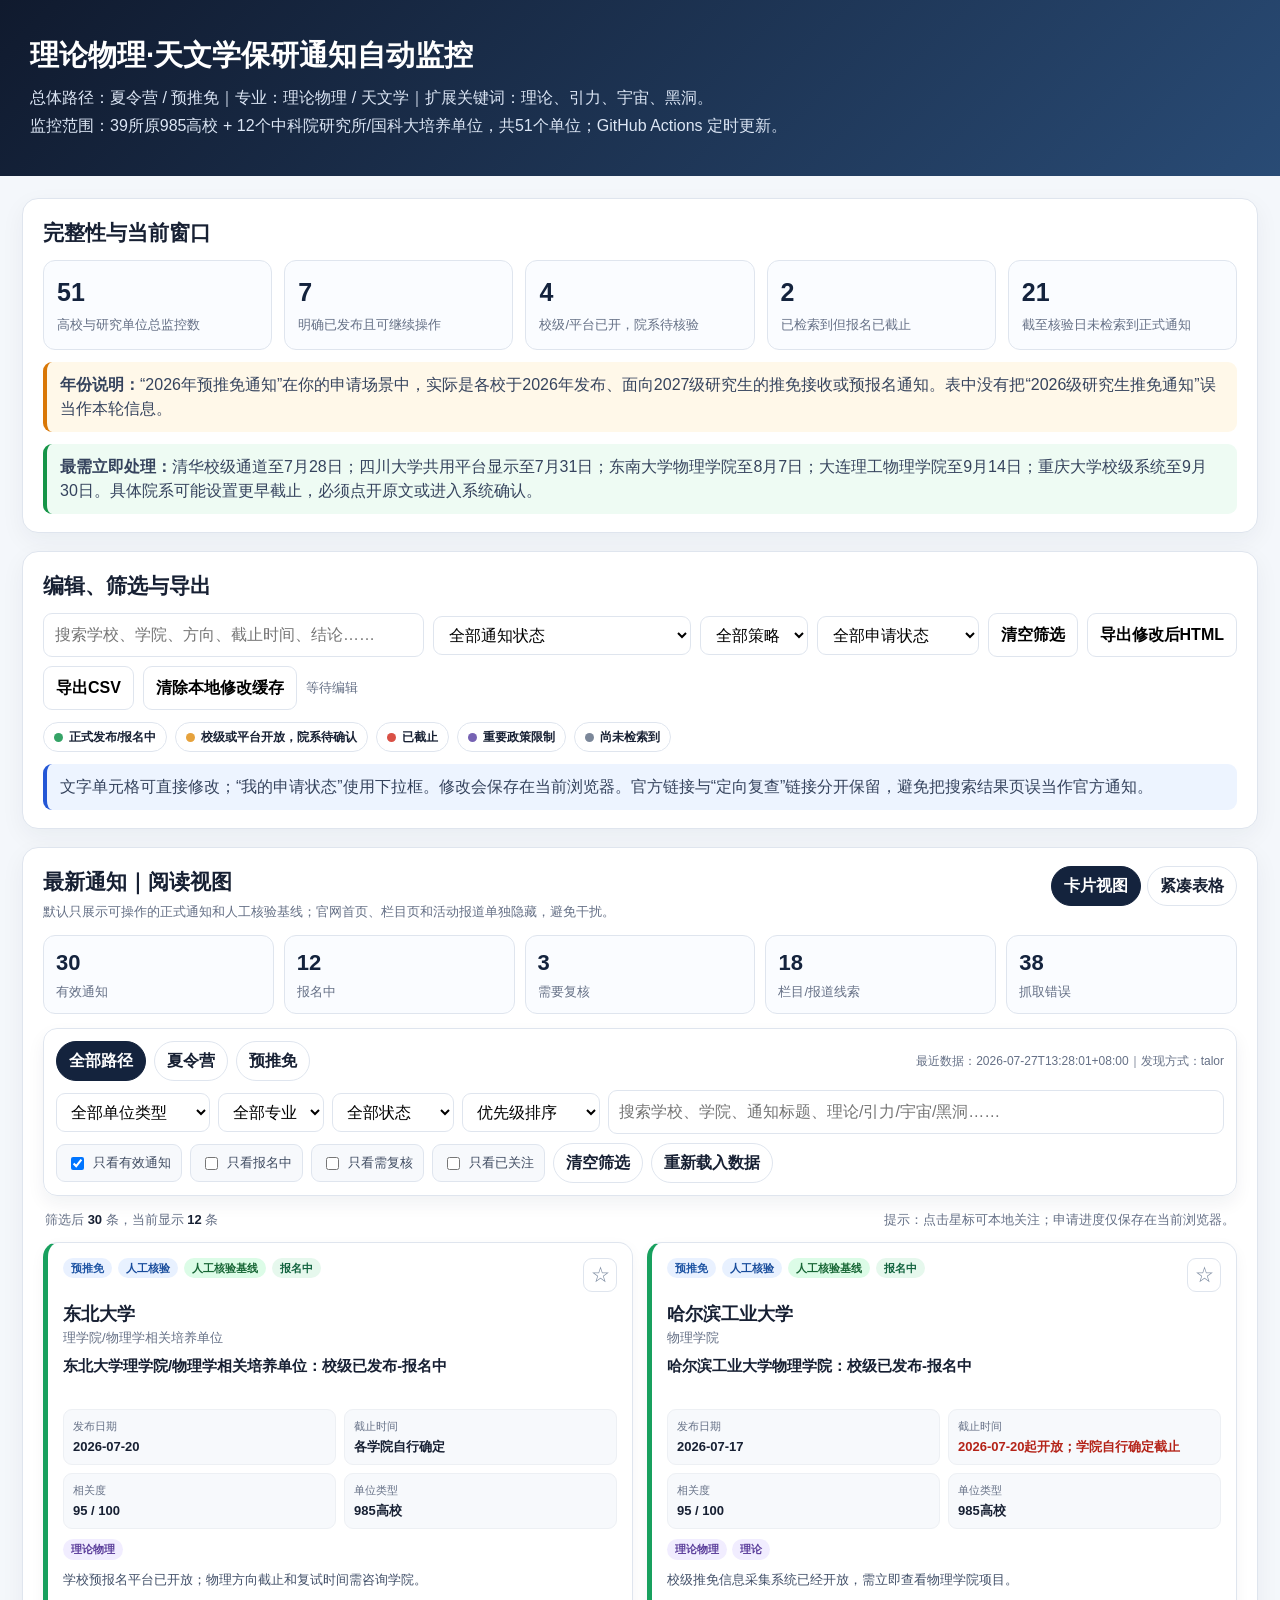
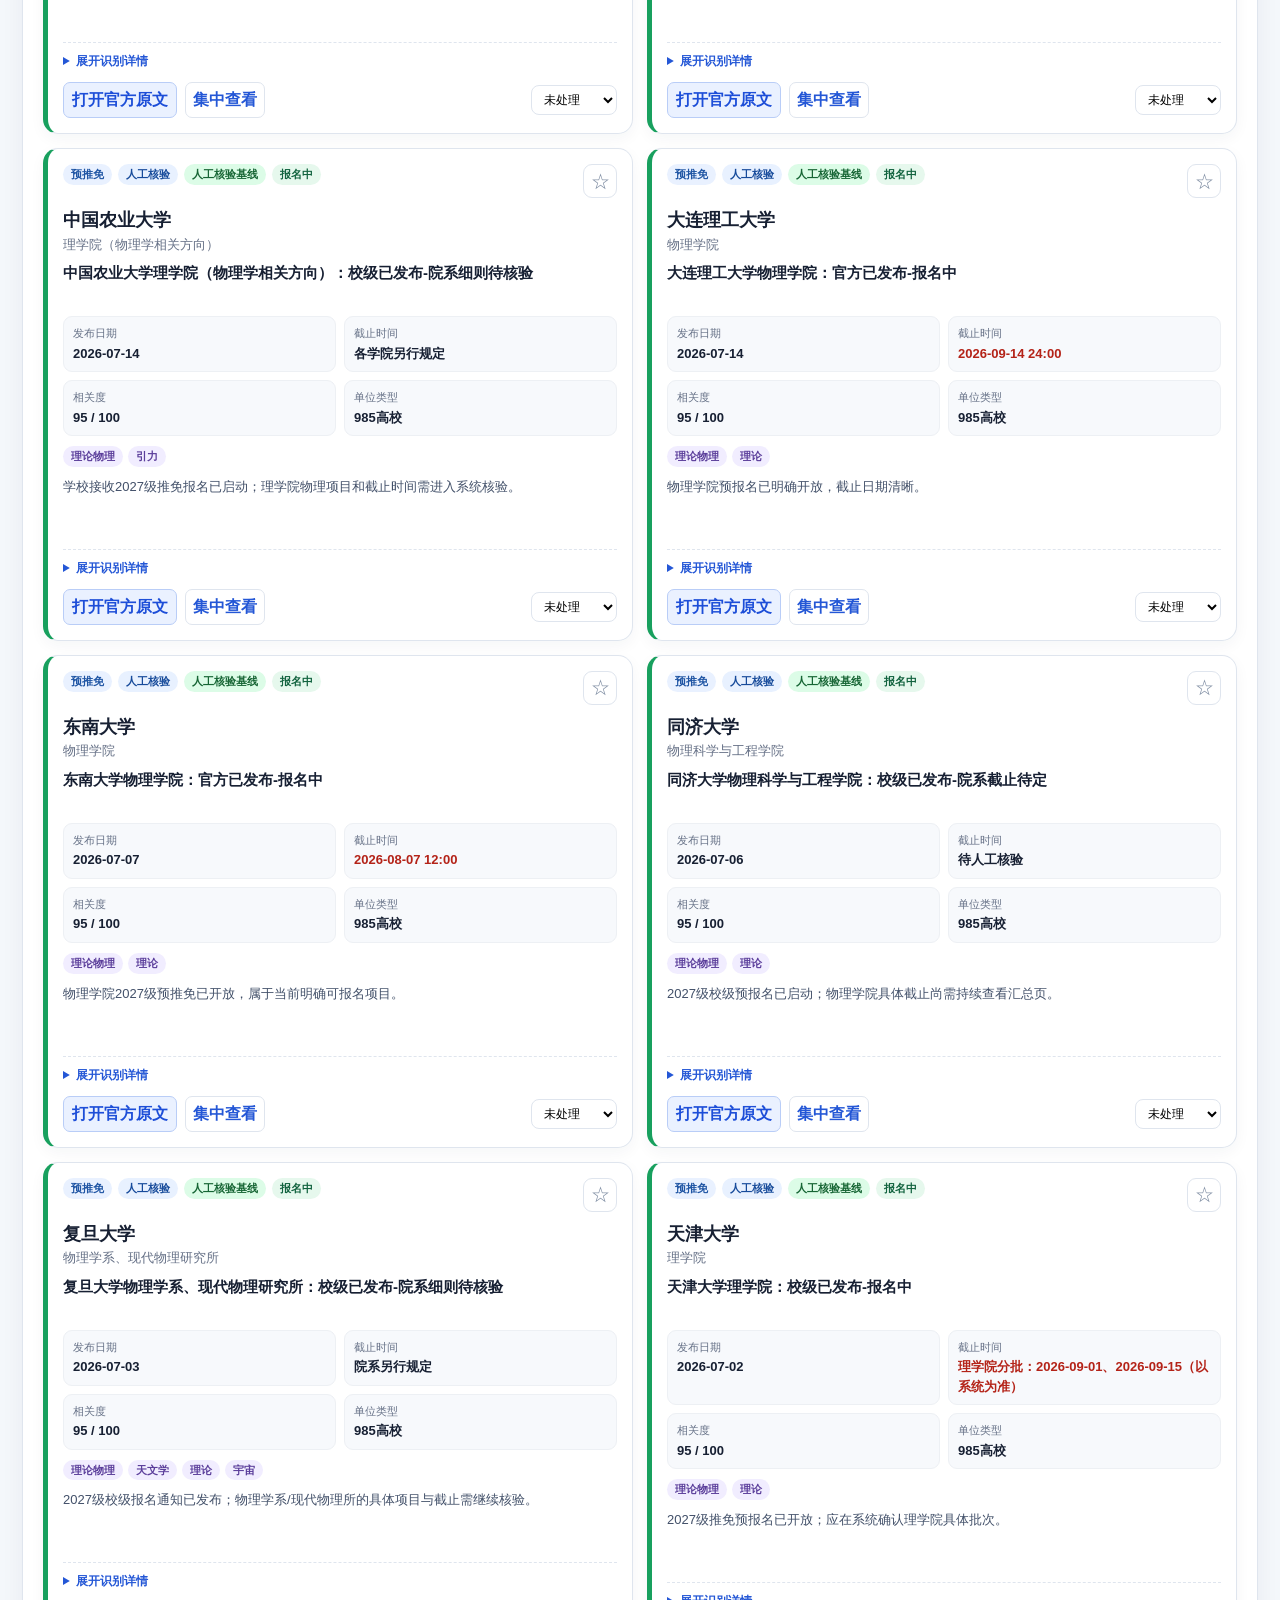
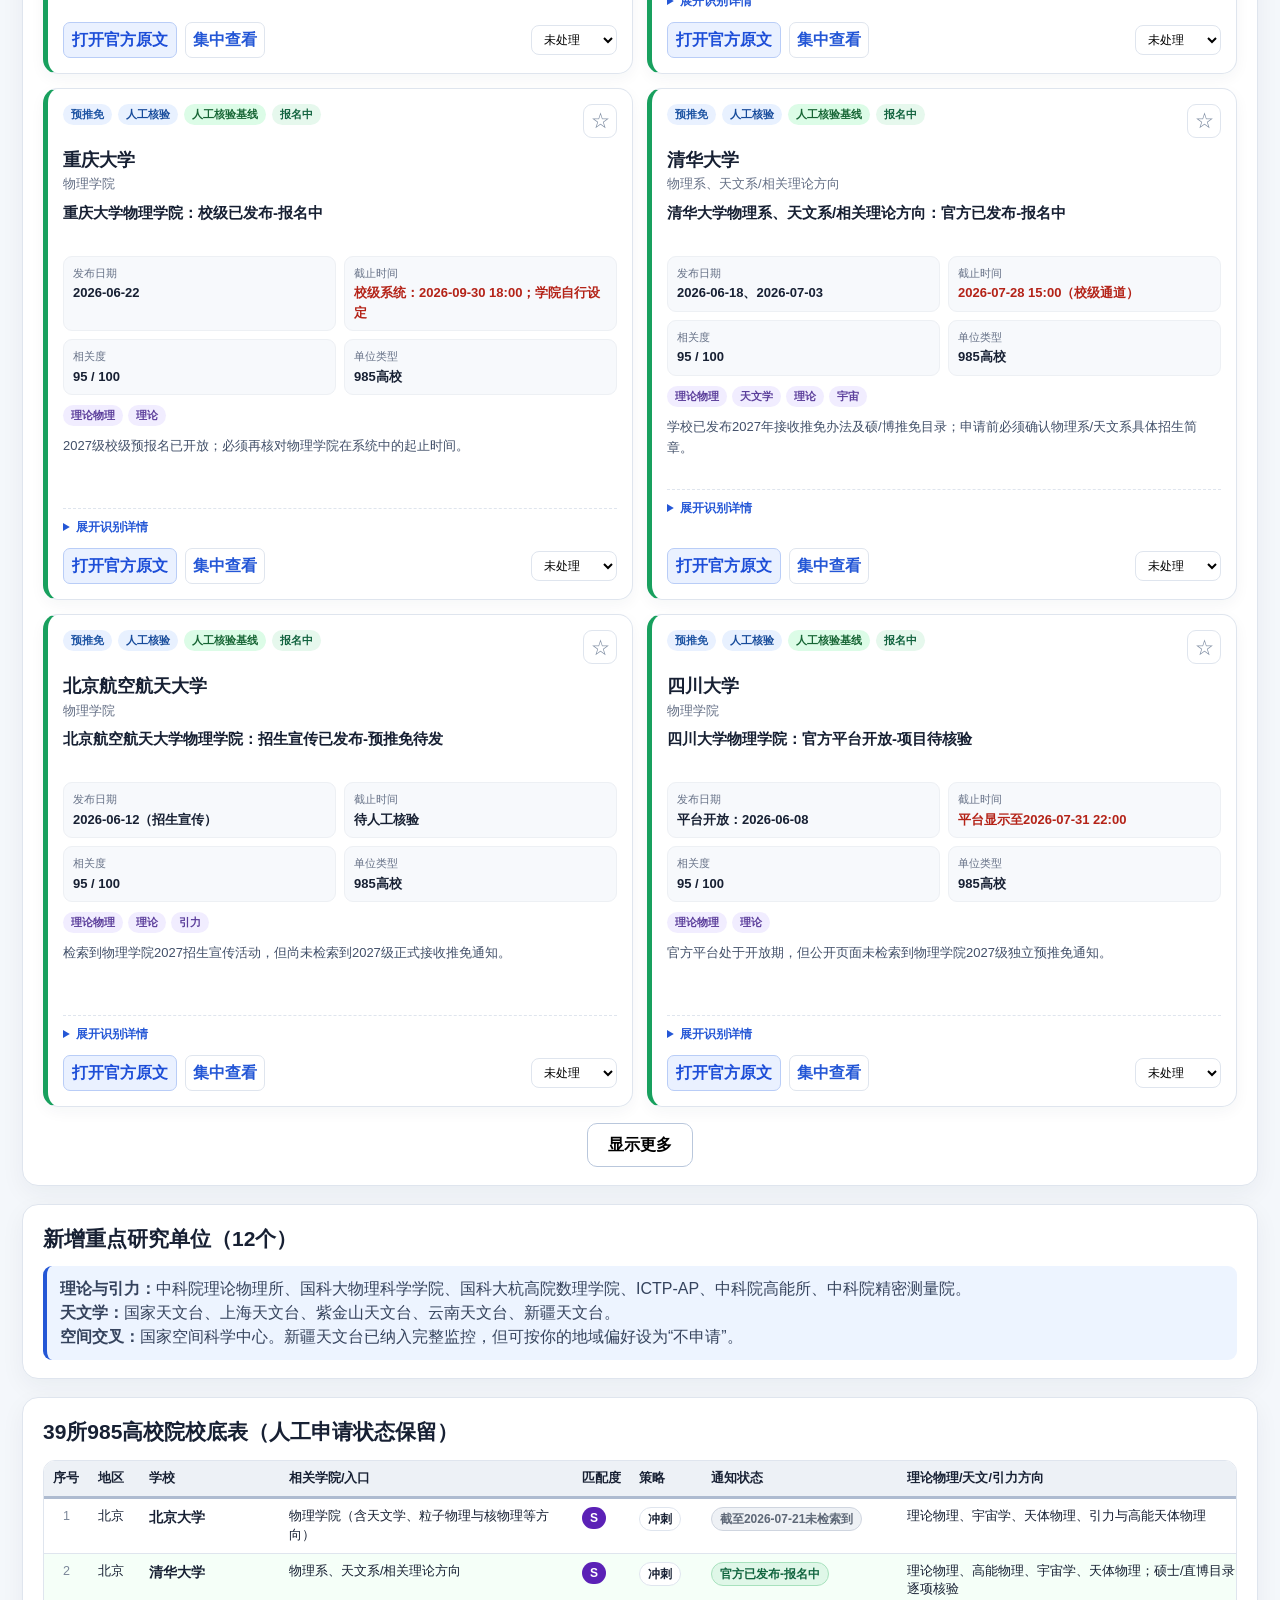
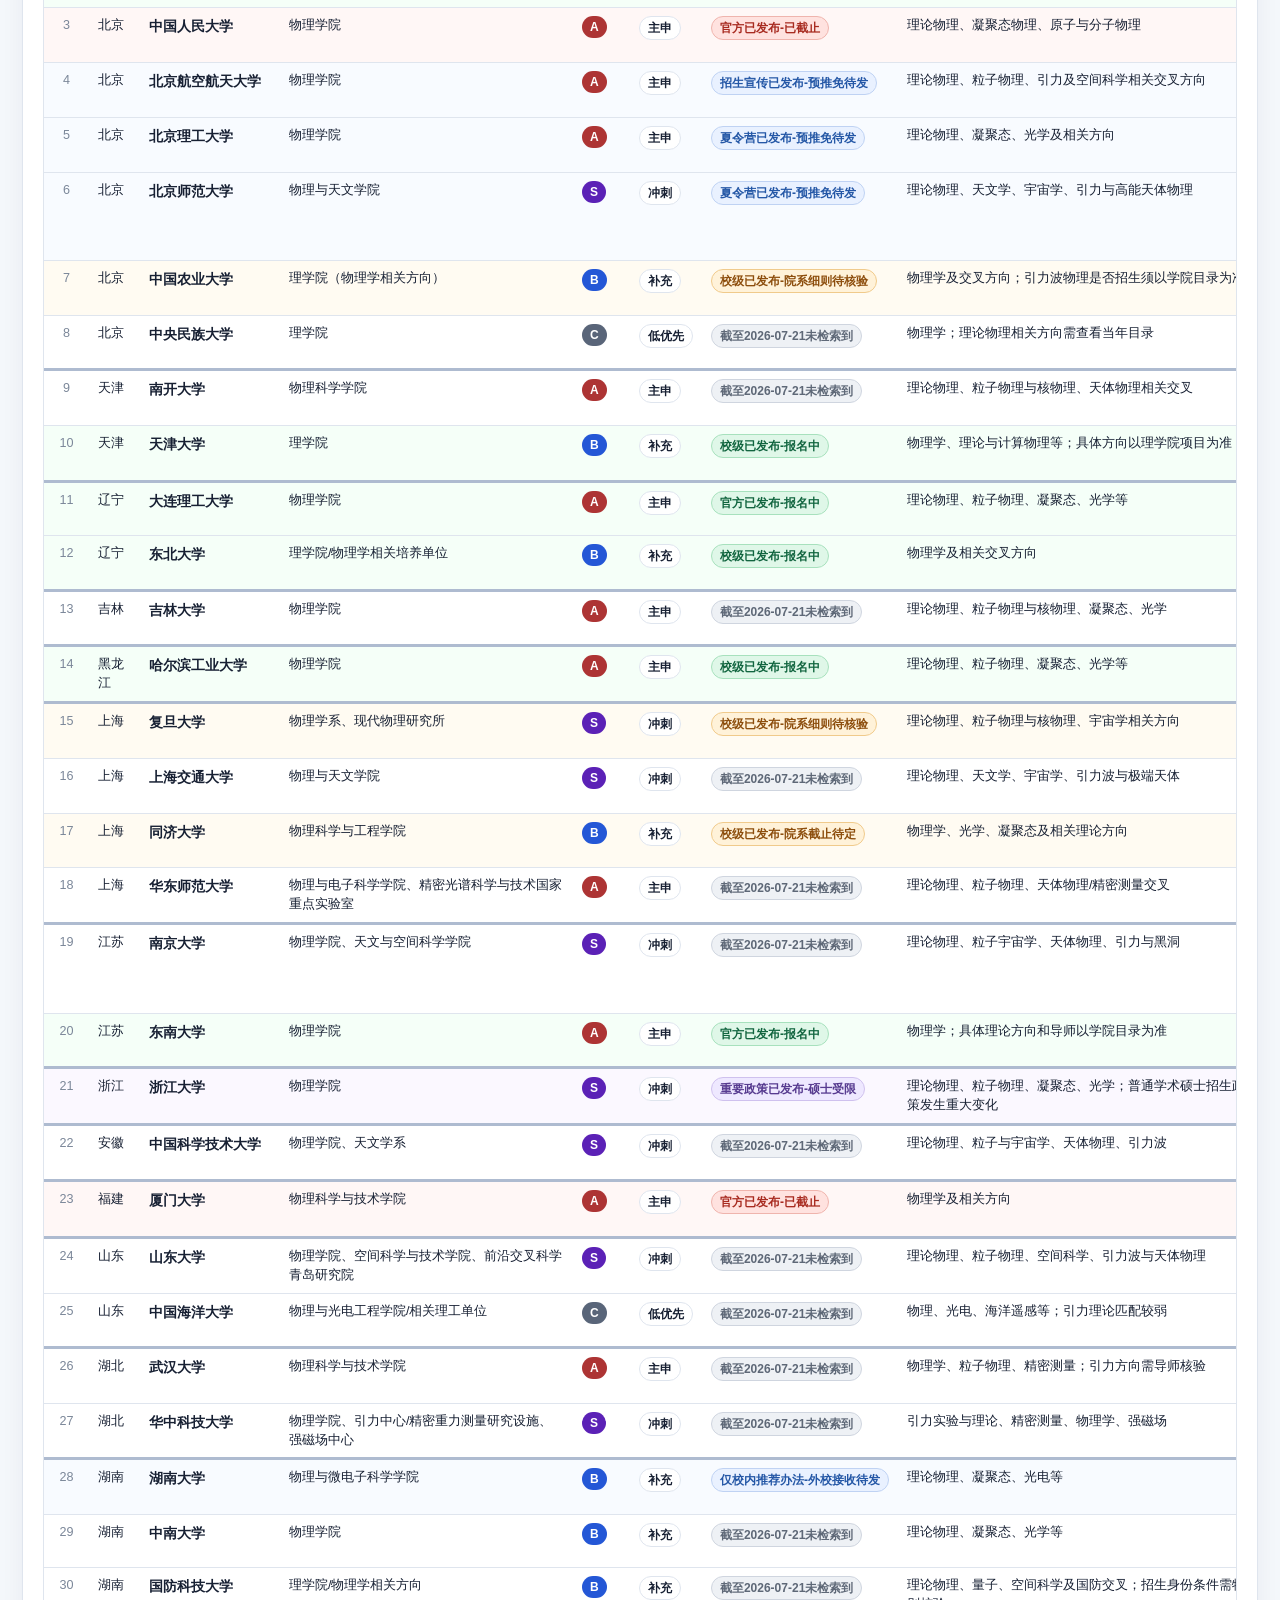
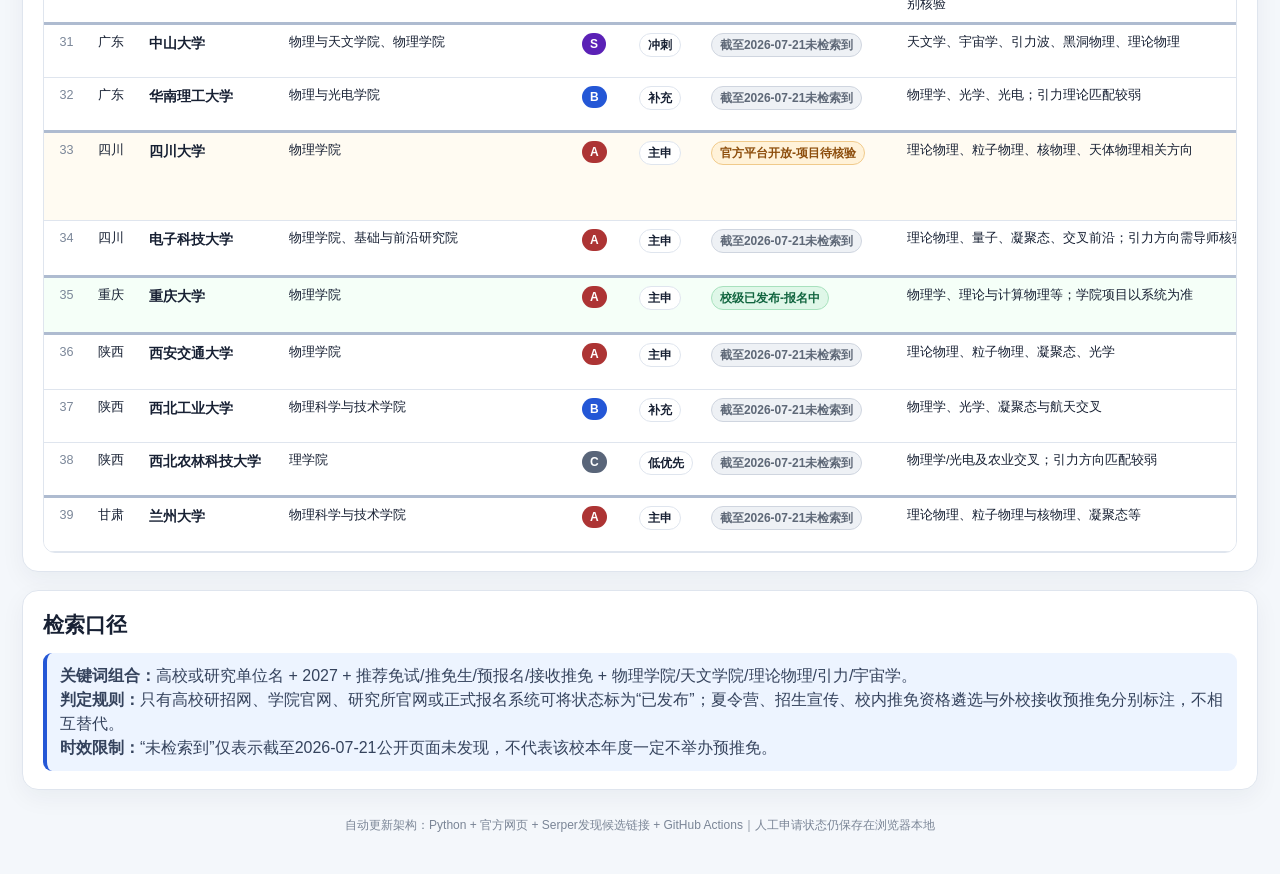
==== commit 0f1c8706: "Add files via upload 优化通知阅读界面并清理抓取误报" ====
--- a/index.html
+++ b/index.html
@@ -95,21 +95,77 @@
 @media(max-width:900px){.summary{grid-template-columns:1fr 1fr}main{padding:12px}.hero{padding:25px 17px}}
 @media print{body{background:#fff}main{max-width:none;padding:5px}.toolbar,.actions{display:none}.card{box-shadow:none}th{position:static}}
 
-/* 自动抓取面板 */
-.crawler-grid{display:grid;grid-template-columns:repeat(5,minmax(150px,1fr));gap:12px}
-.crawler-tabs{display:flex;gap:8px;flex-wrap:wrap;margin:10px 0 12px}
-.crawler-tabs button{border:1px solid var(--line);background:#fff;border-radius:999px;padding:7px 12px;font-weight:800;cursor:pointer}
-.crawler-tabs button.active{background:var(--navy);color:#fff;border-color:var(--navy)}
-.crawler-table{min-width:2200px}
-.crawler-table .title-col{min-width:340px;max-width:480px}
-.crawler-table .excerpt-col{min-width:380px;max-width:520px}
-.crawler-table .route-chip,.crawler-table .major-chip,.verify-chip{display:inline-block;border-radius:999px;padding:2px 7px;font-weight:800;font-size:11px;margin:1px 3px 1px 0}
+/* 自动抓取面板：阅读优化版 */
+.crawler-panel-head{display:flex;justify-content:space-between;align-items:flex-start;gap:16px;margin-bottom:14px}
+.crawler-panel-head h2{margin:0 0 4px}
+.crawler-panel-head p{margin:0;color:var(--muted);font-size:13px}
+.crawler-grid{display:grid;grid-template-columns:repeat(5,minmax(130px,1fr));gap:10px;margin-bottom:14px}
+.crawler-grid .stat{padding:10px 12px}
+.crawler-grid .stat strong{font-size:22px}
+.crawler-tabs{display:flex;gap:8px;flex-wrap:wrap;margin:0}
+.crawler-tabs button,.view-switch button,.filter-chip{border:1px solid var(--line);background:#fff;border-radius:999px;padding:7px 12px;font-weight:800;cursor:pointer;color:var(--ink)}
+.crawler-tabs button.active,.view-switch button.active,.filter-chip.active{background:var(--navy);color:#fff;border-color:var(--navy)}
+.view-switch{display:flex;gap:6px;flex-wrap:wrap;justify-content:flex-end}
+.auto-filter-shell{position:sticky;top:0;z-index:8;background:rgba(255,255,255,.96);backdrop-filter:blur(8px);border:1px solid var(--line);border-radius:14px;padding:12px;margin:12px 0 14px;box-shadow:0 8px 18px rgba(20,35,61,.06)}
+.auto-filter-row{display:flex;gap:8px;align-items:center;flex-wrap:wrap}
+.auto-filter-row+ .auto-filter-row{margin-top:9px}
+.auto-filter-row input,.auto-filter-row select{border:1px solid var(--line);border-radius:9px;background:#fff;padding:9px 10px;min-height:39px}
+.auto-filter-row input[type=search]{flex:1;min-width:280px}
+.auto-filter-row label{display:inline-flex;align-items:center;gap:6px;font-size:13px;color:#3f4b61;background:#f7f9fc;border:1px solid var(--line);border-radius:9px;padding:8px 10px;cursor:pointer}
+.auto-filter-row label input{min-height:auto}
+.auto-status{font-size:12px;color:var(--muted);margin-left:auto}
+.result-bar{display:flex;justify-content:space-between;align-items:center;gap:12px;margin:12px 2px;color:var(--muted);font-size:13px}
+.result-bar strong{color:var(--ink)}
+.notice-grid{display:grid;grid-template-columns:repeat(2,minmax(0,1fr));gap:14px}
+.notice-card{border:1px solid var(--line);border-radius:15px;background:#fff;padding:15px;box-shadow:0 5px 15px rgba(20,35,61,.045);display:flex;flex-direction:column;min-width:0;position:relative}
+.notice-card:hover{border-color:#aebee0;box-shadow:0 9px 22px rgba(20,35,61,.08)}
+.notice-card.open{border-left:5px solid #18a05e}.notice-card.closed{border-left:5px solid #d2544a}.notice-card.review{border-left:5px solid #d6932e}.notice-card.lead{border-left:5px solid #8591a5;background:#fbfcfe}
+.notice-card-head{display:flex;justify-content:space-between;gap:10px;align-items:flex-start}
+.badge-line{display:flex;gap:6px;flex-wrap:wrap;align-items:center}
+.route-chip,.major-chip,.verify-chip,.kind-chip,.status-chip{display:inline-flex;align-items:center;border-radius:999px;padding:3px 8px;font-weight:800;font-size:11px;line-height:1.35}
 .route-summer{background:#fff1dc;color:#9a4a08}.route-pre{background:#e9f1ff;color:#1f55a4}
 .major-chip{background:#f1edff;color:#5b3e9b}.verify-high{background:#dcfce7;color:#166534}.verify-mid{background:#fef3c7;color:#92400e}.verify-low{background:#fee2e2;color:#991b1b}
-.auto-status{font-size:12px;color:var(--muted)}
-.empty-state{padding:30px;text-align:center;color:var(--muted)}
+.kind-notice{background:#e9f8ef;color:#12633f}.kind-baseline{background:#e8f1ff;color:#174b9b}.kind-report{background:#fff4df;color:#8b4c0d}.kind-lead{background:#edf0f4;color:#5d6674}
+.status-open{background:#e6f8ed;color:#12633f}.status-closed{background:#ffe8e5;color:#a22d24}.status-review{background:#fff3df;color:#89500f}
+.follow-btn{border:1px solid var(--line);background:#fff;border-radius:9px;width:34px;height:34px;cursor:pointer;font-size:19px;line-height:1;color:#8290a5;flex:0 0 auto}
+.follow-btn.active{color:#d48a00;background:#fff7db;border-color:#e6c36a}
+.notice-institution{margin:11px 0 2px;font-size:18px;line-height:1.3;overflow-wrap:anywhere}
+.notice-college{color:var(--muted);font-size:13px;margin-bottom:8px;overflow-wrap:anywhere}
+.notice-title{font-size:15px;font-weight:800;line-height:1.45;margin:0 0 11px;display:-webkit-box;-webkit-line-clamp:2;-webkit-box-orient:vertical;overflow:hidden;min-height:43px}
+.notice-meta{display:grid;grid-template-columns:1fr 1fr;gap:8px;margin:0 0 10px}
+.notice-meta div{background:#f7f9fc;border:1px solid #edf0f4;border-radius:9px;padding:8px 9px;min-width:0}
+.notice-meta span{display:block;color:var(--muted);font-size:11px;margin-bottom:2px}
+.notice-meta strong{display:block;font-size:13px;overflow-wrap:anywhere}
+.deadline-urgent{color:#b42318}.deadline-open{color:#166534}
+.notice-keywords{display:flex;gap:5px;flex-wrap:wrap;margin-bottom:9px}
+.notice-summary{margin:0;color:#425069;font-size:13px;line-height:1.65;display:-webkit-box;-webkit-line-clamp:3;-webkit-box-orient:vertical;overflow:hidden;min-height:63px}
+.notice-details{margin-top:10px;border-top:1px dashed var(--line);padding-top:9px}
+.notice-details summary{cursor:pointer;font-size:12px;color:var(--blue);font-weight:800}
+.detail-grid{display:grid;grid-template-columns:1fr 1fr;gap:8px;margin-top:9px;font-size:12px}
+.detail-grid div{background:#fafbfc;border-radius:8px;padding:8px;overflow-wrap:anywhere}
+.detail-grid b{display:block;color:#5c687b;margin-bottom:3px}
+.raw-excerpt{grid-column:1/-1;max-height:130px;overflow:auto;white-space:normal;color:#596579}
+.notice-card-foot{display:flex;align-items:center;gap:8px;flex-wrap:wrap;margin-top:auto;padding-top:12px}
+.notice-card-foot .open-btn{margin:0}
+.local-status{margin-left:auto;border:1px solid var(--line);border-radius:8px;background:#fff;padding:6px 8px;font-size:12px;max-width:130px}
+.load-more-wrap{text-align:center;margin-top:16px}
+.load-more-btn{border:1px solid #b9c7dc;background:#fff;border-radius:10px;padding:9px 20px;font-weight:800;cursor:pointer}
+.empty-state{padding:42px 20px;text-align:center;color:var(--muted);background:#fafbfc;border:1px dashed var(--line);border-radius:13px}
+.compact-table-wrap{overflow:auto;border:1px solid var(--line);border-radius:12px}
+.compact-table{border-collapse:collapse;width:100%;min-width:1100px;font-size:12.5px}
+.compact-table th,.compact-table td{padding:9px;border-bottom:1px solid var(--line);vertical-align:top}
+.compact-table th{position:sticky;top:0;background:#edf1f6;z-index:2}
+.compact-table .institution-cell{min-width:180px}.compact-table .notice-cell-compact{min-width:300px}.compact-table .date-cell{min-width:135px}.compact-table .action-cell{min-width:130px}
+.compact-title{font-weight:800;margin-bottom:3px}.compact-sub{color:var(--muted);font-size:11px}
+.detail-btn{border:1px solid var(--line);background:#fff;border-radius:7px;padding:5px 7px;cursor:pointer;font-weight:700;color:var(--blue)}
+.notice-dialog{border:0;border-radius:16px;padding:0;max-width:760px;width:calc(100% - 30px);box-shadow:0 24px 70px rgba(14,24,43,.28)}
+.notice-dialog::backdrop{background:rgba(15,23,42,.52)}
+.dialog-body{padding:20px;max-height:82vh;overflow:auto}
+.dialog-head{display:flex;justify-content:space-between;gap:12px;align-items:flex-start;margin-bottom:12px}.dialog-head h3{margin:0;font-size:21px}.dialog-close{border:1px solid var(--line);background:#fff;border-radius:8px;width:34px;height:34px;cursor:pointer}
+.dialog-section{border-top:1px solid var(--line);padding-top:11px;margin-top:11px}.dialog-section h4{margin:0 0 6px}.dialog-section p{margin:0;color:#46536a;white-space:pre-wrap;overflow-wrap:anywhere}
 .code-inline{font-family:Consolas,Monaco,monospace;background:#eef1f5;border-radius:5px;padding:1px 5px}
-@media(max-width:900px){.crawler-grid{grid-template-columns:1fr 1fr}}
+@media(max-width:1050px){.notice-grid{grid-template-columns:1fr}.crawler-grid{grid-template-columns:repeat(3,1fr)}}
+@media(max-width:700px){.crawler-panel-head{display:block}.view-switch{justify-content:flex-start;margin-top:10px}.crawler-grid{grid-template-columns:1fr 1fr}.auto-filter-shell{position:static}.auto-filter-row{align-items:stretch}.auto-filter-row>*{width:100%}.auto-filter-row input[type=search]{min-width:0}.notice-meta{grid-template-columns:1fr}.detail-grid{grid-template-columns:1fr}.raw-excerpt{grid-column:auto}.result-bar{display:block}.auto-status{margin-left:0}.notice-card{padding:13px}}
 
 </style>
 </head>
@@ -117,7 +173,7 @@
 <header class="hero"><div class="hero-inner">
 <h1>理论物理·天文学保研通知自动监控</h1>
 <p>总体路径：夏令营 / 预推免｜专业：理论物理 / 天文学｜扩展关键词：理论、引力、宇宙、黑洞。</p>
-<p>监控范围：39所原985高校 + 12个中科院研究所/国科大培养单位，共51个单位；GitHub Actions 每日定时更新。</p>
+<p>监控范围：39所原985高校 + 12个中科院研究所/国科大培养单位，共51个单位；GitHub Actions 定时更新。</p>
 </div></header>
 
 <main>
@@ -177,30 +233,63 @@
 
 
 <section class="card" id="crawlerPanel">
-<h2>自动抓取结果｜高校 + 研究所</h2>
+<div class="crawler-panel-head">
+  <div>
+    <h2>最新通知｜阅读视图</h2>
+    <p>默认只展示可操作的正式通知和人工核验基线；官网首页、栏目页和活动报道单独隐藏，避免干扰。</p>
+  </div>
+  <div class="view-switch" id="viewSwitch">
+    <button class="active" data-view="cards">卡片视图</button>
+    <button data-view="table">紧凑表格</button>
+  </div>
+</div>
 <div class="crawler-grid">
-  <div class="stat"><strong id="autoTotal">0</strong><span>当前保留通知</span></div>
-  <div class="stat"><strong id="autoNew">0</strong><span>本轮新增</span></div>
-  <div class="stat"><strong id="autoReview">0</strong><span>需要人工复核</span></div>
-  <div class="stat"><strong id="autoSchools">0</strong><span>本轮检查单位</span></div>
+  <div class="stat"><strong id="autoTotal">0</strong><span>有效通知</span></div>
+  <div class="stat"><strong id="autoOpen">0</strong><span>报名中</span></div>
+  <div class="stat"><strong id="autoReview">0</strong><span>需要复核</span></div>
+  <div class="stat"><strong id="autoLeads">0</strong><span>栏目/报道线索</span></div>
   <div class="stat"><strong id="autoErrors">0</strong><span>抓取错误</span></div>
 </div>
-<div class="note"><b>自动判定逻辑：</b>页面必须同时命中“夏令营/预推免”路径词、理论物理或天文学专业词，并结合“理论、引力、宇宙、黑洞”评分。搜索API只用于发现候选链接；只有高校、学院、研究所或培养单位的官方域名页面才会进入结果表。</div>
-<div class="note warning"><b>关键限制：</b>单个静态 HTML 不能绕过浏览器跨域限制，也不能自行定时运行。因此本项目采用“Python抓取器 → data/notices.js → HTML展示”，由 GitHub Actions 每日执行。截止日期是正则自动抽取，仍应打开原文核验。</div>
-<div class="crawler-tabs" id="routeTabs">
-  <button class="active" data-route="">全部路径</button><button data-route="夏令营">夏令营</button><button data-route="预推免">预推免</button>
+
+<div class="auto-filter-shell">
+  <div class="auto-filter-row">
+    <div class="crawler-tabs" id="routeTabs">
+      <button class="active" data-route="">全部路径</button>
+      <button data-route="夏令营">夏令营</button>
+      <button data-route="预推免">预推免</button>
+    </div>
+    <span class="auto-status" id="autoUpdated">数据尚未加载</span>
+  </div>
+  <div class="auto-filter-row">
+    <select id="autoType"><option value="">全部单位类型</option><option>985高校</option><option>中科院研究所</option><option>国科大培养单位</option></select>
+    <select id="autoMajor"><option value="">全部专业</option><option>理论物理</option><option>天文学</option></select>
+    <select id="autoStatus"><option value="">全部状态</option><option value="报名中">报名中</option><option value="已截止">已截止</option><option value="待人工确认">待人工确认</option></select>
+    <select id="autoSort"><option value="priority">优先级排序</option><option value="published">发布日期最新</option><option value="deadline">截止时间最早</option><option value="score">相关度最高</option><option value="school">单位名称</option></select>
+    <input id="autoSearch" type="search" placeholder="搜索学校、学院、通知标题、理论/引力/宇宙/黑洞……">
+  </div>
+  <div class="auto-filter-row">
+    <label><input id="autoActionable" type="checkbox" checked> 只看有效通知</label>
+    <label><input id="autoOpenOnly" type="checkbox"> 只看报名中</label>
+    <label><input id="autoReviewOnly" type="checkbox"> 只看需复核</label>
+    <label><input id="autoFollowOnly" type="checkbox"> 只看已关注</label>
+    <button class="filter-chip" type="button" onclick="resetAutoFilters()">清空筛选</button>
+    <button class="filter-chip" type="button" onclick="location.reload()">重新载入数据</button>
+  </div>
 </div>
-<div class="toolbar">
-  <select id="autoType"><option value="">全部单位类型</option><option>985高校</option><option>中科院研究所</option><option>国科大培养单位</option></select>
-<select id="autoMajor"><option value="">全部专业</option><option>理论物理</option><option>天文学</option></select>
-  <select id="autoVerify"><option value="">全部可信度</option><option value="高">高</option><option value="中">中</option><option value="低">低</option><option value="人工核验基线">人工核验基线</option></select>
-  <input id="autoSearch" type="search" placeholder="搜索学校、学院、标题、理论/引力/宇宙/黑洞……">
-  <button onclick="renderCrawlerTable()">应用筛选</button><button onclick="location.reload()">重新载入最新数据</button>
-  <span class="auto-status" id="autoUpdated">数据尚未加载</span>
+
+<div class="result-bar">
+  <span id="autoResultText">正在整理结果……</span>
+  <span>提示：点击星标可本地关注；申请进度仅保存在当前浏览器。</span>
 </div>
-<div class="table-wrap"><table class="crawler-table" id="crawlerTable">
-<thead><tr><th>序号</th><th>路径</th><th>单位类型</th><th>学校/研究单位</th><th>学院/招生入口</th><th>专业/命中词</th><th>通知标题</th><th>发布日期</th><th>截止时间</th><th>自动状态</th><th>相关度</th><th>可信度</th><th>官方原文</th><th>摘要/复核提示</th></tr></thead>
-<tbody></tbody></table></div>
+<div id="noticeCards" class="notice-grid"></div>
+<div id="autoEmpty" class="empty-state" hidden>当前筛选条件下没有结果。</div>
+<div class="load-more-wrap"><button id="loadMoreBtn" class="load-more-btn" type="button" onclick="loadMoreNotices()">显示更多</button></div>
+
+<div id="compactTableWrap" class="compact-table-wrap" hidden>
+<table class="compact-table"><thead><tr><th>单位/学院</th><th>通知</th><th>路径</th><th>发布日期</th><th>截止时间</th><th>状态</th><th>相关度/可信度</th><th>操作</th></tr></thead><tbody id="compactTableBody"></tbody></table>
+</div>
+
+<dialog id="noticeDialog" class="notice-dialog"><div class="dialog-body" id="dialogBody"></div></dialog>
 </section>
 
 <section class="card">
@@ -1206,40 +1295,107 @@
 });
 document.addEventListener('DOMContentLoaded',restore);
 
-let AUTO_ROUTE='';
+let AUTO_STATE={route:'',view:'cards',pageSize:12,visible:12};
+const AUTO_STORE='physics_baoyan_auto_status_v2';
 function escAuto(s){return String(s??'').replace(/[&<>"']/g,c=>({'&':'&amp;','<':'&lt;','>':'&gt;','"':'&quot;',"'":'&#39;'}[c]));}
+function normalizeText(s){return String(s??'').replace(/\s+/g,' ').trim();}
+function clipText(s,n=180){const t=normalizeText(s);return t.length>n?t.slice(0,n)+'…':t;}
 function verifyClass(v){if(v==='高'||v==='人工核验基线')return 'verify-high';if(v==='中')return 'verify-mid';return 'verify-low';}
-function renderCrawlerTable(){
-  const data=window.CRAWLER_DATA||{meta:{},notices:[],report:{}};
-  const type=document.getElementById('autoType')?.value||'';
-  const major=document.getElementById('autoMajor')?.value||'';
-  const verify=document.getElementById('autoVerify')?.value||'';
-  const q=(document.getElementById('autoSearch')?.value||'').trim().toLowerCase();
-  let items=(data.notices||[]).filter(x=>(!AUTO_ROUTE||x.route===AUTO_ROUTE)&&(!type||x.institution_type===type)&&(!major||(x.majors||[]).includes(major))&&(!verify||x.verification===verify));
-  if(q)items=items.filter(x=>JSON.stringify(x).toLowerCase().includes(q));
-  const tbody=document.querySelector('#crawlerTable tbody');
-  if(!tbody)return;
-  if(!items.length){tbody.innerHTML='<tr><td colspan="14" class="empty-state">当前筛选条件下没有结果。先运行 <span class="code-inline">python crawler.py --all</span>，或等待 GitHub Actions 更新。</td></tr>';return;}
-  tbody.innerHTML=items.map((x,i)=>{
-    const routeClass=x.route==='夏令营'?'route-summer':'route-pre';
-    const majors=(x.majors||[]).map(v=>`<span class="major-chip">${escAuto(v)}</span>`).join('');
-    const kws=(x.matched_keywords||[]).map(v=>`<span class="major-chip">${escAuto(v)}</span>`).join('');
-    return `<tr><td class="num">${i+1}</td><td><span class="route-chip ${routeClass}">${escAuto(x.route)}</span></td><td><span class="major-chip">${escAuto(x.institution_type||'其他')}</span></td><td class="school"><strong>${escAuto(x.school)}</strong></td><td>${escAuto(x.college)}</td><td>${majors}${kws}</td><td class="title-col"><b>${escAuto(x.title)}</b></td><td>${escAuto(x.published_at||'待识别')}</td><td class="deadline-cell">${escAuto(x.deadline||'待人工核验')}</td><td>${escAuto(x.status||'待人工确认')}</td><td>${escAuto(x.score)}</td><td><span class="verify-chip ${verifyClass(x.verification)}">${escAuto(x.verification)}</span></td><td><a class="open-btn" href="${escAuto(x.url)}" target="_blank" rel="noopener">打开官方原文</a></td><td class="excerpt-col">${escAuto(x.deadline_context||x.excerpt||'')}</td></tr>`;
-  }).join('');
-}
+function routeClass(v){return v==='夏令营'?'route-summer':'route-pre';}
+function isGenericTitle(t,school=''){
+  const x=normalizeText(t).replace(/[｜|_-].*$/,'');
+  const generic=['首页','学院动态','研招办','研究生院','招生信息','通知公告','招生就业','物理科学学院 物理学院','中国科学院理论物理研究所'];
+  return !x||x===school||generic.includes(x)||x.length<4;
+}
+function recordKind(x){
+  if(x.origin==='existing_dashboard'||x.verification==='人工核验基线')return 'baseline';
+  const title=normalizeText(x.title), body=normalizeText(x.excerpt), url=String(x.url||'');
+  const action=/(报名|申请|接收|招生|推荐免试|推免|夏令营.{0,12}(通知|公告|简章)|优秀大学生.{0,12}夏令营)/;
+  const recap=/(成功举办|圆满举行|开营仪式|活动期间|齐聚|顺利举行|圆满结束)/;
+  const path=(()=>{try{return new URL(url).pathname}catch{return ''}})();
+  if(recap.test(title+' '+body)&&!/(报名|申请|截止)/.test(title+' '+body))return 'report';
+  if(path==='/'||path==='')return 'lead';
+  const detailUrl=/(?:\/info\/\d+\/\d+|\/20\d{2}\/\d{2,}|\/t20\d{4,}|\/\d{4,}[-_][^/]+|\/[^/]+\.(?:htm|html|shtml))$/i.test(path);
+  if(action.test(title)||(detailUrl&&action.test(body.slice(0,2400))))return 'notice';
+  if(isGenericTitle(title,x.school))return 'lead';
+  return 'lead';
+}
+function kindLabel(k){return {baseline:'人工核验',notice:'正式通知',report:'活动报道',lead:'栏目线索'}[k]||'线索';}
+function kindClass(k){return {baseline:'kind-baseline',notice:'kind-notice',report:'kind-report',lead:'kind-lead'}[k]||'kind-lead';}
+function displayTitle(x){const k=recordKind(x);if(k==='lead'&&isGenericTitle(x.title,x.school))return `${x.school}｜官网栏目线索（尚未定位具体通知）`;return normalizeText(x.title)||`${x.school} ${x.route}通知`;}
+function usefulSnippet(x){
+  const k=recordKind(x);
+  if(k==='lead')return '自动抓取到了官网首页或招生栏目，但尚未定位到具体报名通知。该条默认隐藏，可打开原文或等待后续更新。';
+  if(k==='report')return '该页面更像夏令营活动报道，而不是当前可报名通知。保留作历史线索，默认不纳入可操作结果。';
+  const preferred=normalizeText(x.deadline_context||x.excerpt||x.remark||'');
+  if(preferred.length<=220)return preferred||'暂无摘要，请打开官方原文核验。';
+  const keys=['报名','申请','截止','预推免','推荐免试','夏令营','理论物理','天文学'];
+  let idx=-1;for(const key of keys){const p=preferred.indexOf(key,60);if(p>=0&&(idx<0||p<idx))idx=p;}
+  if(idx<0)return clipText(preferred,220);
+  return (idx>28?'…':'')+clipText(preferred.slice(Math.max(0,idx-28)),220);
+}
+function parseDateValue(v){
+  const m=String(v||'').match(/20\d{2}[-/.年]\d{1,2}[-/.月]\d{1,2}/);if(!m)return null;
+  const s=m[0].replace('年','-').replace('月','-').replace('日','').replace(/[/.]/g,'-');const d=new Date(s+'T00:00:00+08:00');return Number.isNaN(d.getTime())?null:d;
+}
+function deadlineInfo(x){
+  const raw=normalizeText(x.deadline)||'待人工核验';const d=parseDateValue(raw);if(!d)return {raw,cls:''};
+  const days=Math.ceil((d-new Date())/86400000);if(days<0)return {raw,cls:'deadline-urgent'};if(days<=7)return {raw,cls:'deadline-urgent'};return {raw,cls:'deadline-open'};
+}
+function statusClass(x){if(x.status==='报名中')return 'open';if(x.status==='已截止')return 'closed';return 'review';}
+function statusChipClass(x){if(x.status==='报名中')return 'status-open';if(x.status==='已截止')return 'status-closed';return 'status-review';}
+function loadLocalMap(){try{return JSON.parse(localStorage.getItem(AUTO_STORE)||'{}')}catch{return {}}}
+function saveLocalMap(map){localStorage.setItem(AUTO_STORE,JSON.stringify(map));}
+function isFollowed(id){return Boolean(loadLocalMap()[id]?.followed);}
+function localProgress(id){return loadLocalMap()[id]?.progress||'未处理';}
+function toggleFollow(id){const m=loadLocalMap();m[id]={...(m[id]||{}),followed:!m[id]?.followed};saveLocalMap(m);renderAutoResults(false);}
+function setAutoProgress(id,value){const m=loadLocalMap();m[id]={...(m[id]||{}),progress:value};saveLocalMap(m);}
+function filteredAutoItems(){
+  const data=window.CRAWLER_DATA||{notices:[]};const type=document.getElementById('autoType')?.value||'';const major=document.getElementById('autoMajor')?.value||'';const status=document.getElementById('autoStatus')?.value||'';const q=normalizeText(document.getElementById('autoSearch')?.value).toLowerCase();
+  const actionable=document.getElementById('autoActionable')?.checked;const openOnly=document.getElementById('autoOpenOnly')?.checked;const reviewOnly=document.getElementById('autoReviewOnly')?.checked;const followOnly=document.getElementById('autoFollowOnly')?.checked;
+  let items=(data.notices||[]).filter(x=>{
+    const kind=recordKind(x);if(AUTO_STATE.route&&x.route!==AUTO_STATE.route)return false;if(type&&x.institution_type!==type)return false;if(major&&!(x.majors||[]).includes(major))return false;if(status&&x.status!==status)return false;if(actionable&&!['baseline','notice'].includes(kind))return false;if(openOnly&&x.status!=='报名中')return false;if(reviewOnly&&(x.verification==='高'||x.verification==='人工核验基线'))return false;if(followOnly&&!isFollowed(x.id))return false;if(q&&!JSON.stringify(x).toLowerCase().includes(q))return false;return true;
+  });
+  const sort=document.getElementById('autoSort')?.value||'priority';
+  const rankKind=x=>({baseline:4,notice:3,report:1,lead:0}[recordKind(x)]||0);const rankStatus=x=>x.status==='报名中'?3:(x.status==='待人工确认'?2:1);
+  items.sort((a,b)=>{
+    if(sort==='published')return (parseDateValue(b.published_at)?.getTime()||0)-(parseDateValue(a.published_at)?.getTime()||0)||b.score-a.score;
+    if(sort==='deadline'){const ad=parseDateValue(a.deadline)?.getTime()||9e15,bd=parseDateValue(b.deadline)?.getTime()||9e15;return ad-bd||b.score-a.score;}
+    if(sort==='score')return (b.score||0)-(a.score||0);
+    if(sort==='school')return String(a.school).localeCompare(String(b.school),'zh-CN');
+    return rankStatus(b)-rankStatus(a)||rankKind(b)-rankKind(a)||(b.score||0)-(a.score||0)||(parseDateValue(b.published_at)?.getTime()||0)-(parseDateValue(a.published_at)?.getTime()||0);
+  });
+  return items;
+}
+function chipList(x){return [...(x.majors||[]),...(x.matched_keywords||[])].filter((v,i,a)=>a.indexOf(v)===i).map(v=>`<span class="major-chip">${escAuto(v)}</span>`).join('');}
+function renderNoticeCard(x){
+  const k=recordKind(x),dl=deadlineInfo(x),follow=isFollowed(x.id),summary=usefulSnippet(x);
+  return `<article class="notice-card ${statusClass(x)} ${k==='lead'||k==='report'?'lead':''}">
+    <div class="notice-card-head"><div class="badge-line"><span class="route-chip ${routeClass(x.route)}">${escAuto(x.route)}</span><span class="kind-chip ${kindClass(k)}">${kindLabel(k)}</span><span class="verify-chip ${verifyClass(x.verification)}">${escAuto(x.verification||'待核验')}</span><span class="status-chip ${statusChipClass(x)}">${escAuto(x.status||'待人工确认')}</span></div><button class="follow-btn ${follow?'active':''}" type="button" title="本地关注" onclick="toggleFollow('${escAuto(x.id)}')">${follow?'★':'☆'}</button></div>
+    <h3 class="notice-institution">${escAuto(x.school)}</h3><div class="notice-college">${escAuto(x.college||x.region||'')}</div>
+    <div class="notice-title" title="${escAuto(displayTitle(x))}">${escAuto(displayTitle(x))}</div>
+    <div class="notice-meta"><div><span>发布日期</span><strong>${escAuto(x.published_at||'待识别')}</strong></div><div><span>截止时间</span><strong class="${dl.cls}">${escAuto(dl.raw)}</strong></div><div><span>相关度</span><strong>${escAuto(x.score??'—')} / 100</strong></div><div><span>单位类型</span><strong>${escAuto(x.institution_type||'其他')}</strong></div></div>
+    <div class="notice-keywords">${chipList(x)}</div><p class="notice-summary">${escAuto(summary)}</p>
+    <details class="notice-details"><summary>展开识别详情</summary><div class="detail-grid"><div><b>考核安排</b>${escAuto(x.exam||'待人工核验')}</div><div><b>材料要求</b>${escAuto(x.materials||'待人工核验')}</div><div><b>备注</b>${escAuto(x.remark||'—')}</div><div><b>首次发现</b>${escAuto(x.first_seen||'—')}</div><div class="raw-excerpt"><b>抓取原文片段</b>${escAuto(clipText(x.excerpt||'',700)||'—')}</div></div></details>
+    <div class="notice-card-foot"><a class="open-btn" href="${escAuto(x.url)}" target="_blank" rel="noopener">打开官方原文</a><button class="detail-btn" type="button" onclick="openNoticeDialog('${escAuto(x.id)}')">集中查看</button><select class="local-status" onchange="setAutoProgress('${escAuto(x.id)}',this.value)">${['未处理','关注','准备申请','已申请','忽略'].map(v=>`<option ${localProgress(x.id)===v?'selected':''}>${v}</option>`).join('')}</select></div>
+  </article>`;
+}
+function renderCompactRow(x){const k=recordKind(x),dl=deadlineInfo(x);return `<tr><td class="institution-cell"><b>${escAuto(x.school)}</b><div class="compact-sub">${escAuto(x.college||'')}</div></td><td class="notice-cell-compact"><div class="compact-title">${escAuto(displayTitle(x))}</div><div class="compact-sub">${escAuto(clipText(usefulSnippet(x),90))}</div></td><td><span class="route-chip ${routeClass(x.route)}">${escAuto(x.route)}</span><br><span class="kind-chip ${kindClass(k)}">${kindLabel(k)}</span></td><td class="date-cell">${escAuto(x.published_at||'待识别')}</td><td class="date-cell ${dl.cls}">${escAuto(dl.raw)}</td><td><span class="status-chip ${statusChipClass(x)}">${escAuto(x.status||'待确认')}</span></td><td>${escAuto(x.score??'—')}<br><span class="verify-chip ${verifyClass(x.verification)}">${escAuto(x.verification||'待核验')}</span></td><td class="action-cell"><a class="open-btn" href="${escAuto(x.url)}" target="_blank" rel="noopener">原文</a> <button class="detail-btn" onclick="openNoticeDialog('${escAuto(x.id)}')">详情</button></td></tr>`;}
+function renderAutoResults(resetVisible=true){
+  if(resetVisible)AUTO_STATE.visible=12;const items=filteredAutoItems();const shown=items.slice(0,AUTO_STATE.visible);const cards=document.getElementById('noticeCards'),table=document.getElementById('compactTableWrap'),empty=document.getElementById('autoEmpty'),more=document.getElementById('loadMoreBtn');
+  document.getElementById('autoResultText').innerHTML=`筛选后 <strong>${items.length}</strong> 条，当前显示 <strong>${shown.length}</strong> 条`;
+  cards.innerHTML=shown.map(renderNoticeCard).join('');document.getElementById('compactTableBody').innerHTML=shown.map(renderCompactRow).join('');empty.hidden=items.length>0;more.parentElement.hidden=AUTO_STATE.view==='table'||shown.length>=items.length;
+  cards.hidden=AUTO_STATE.view!=='cards';table.hidden=AUTO_STATE.view!=='table';
+}
+function loadMoreNotices(){AUTO_STATE.visible+=12;renderAutoResults(false);}
+function resetAutoFilters(){AUTO_STATE.route='';document.querySelectorAll('#routeTabs button').forEach((b,i)=>b.classList.toggle('active',i===0));['autoType','autoMajor','autoStatus'].forEach(id=>document.getElementById(id).value='');document.getElementById('autoSort').value='priority';document.getElementById('autoSearch').value='';document.getElementById('autoActionable').checked=true;document.getElementById('autoOpenOnly').checked=false;document.getElementById('autoReviewOnly').checked=false;document.getElementById('autoFollowOnly').checked=false;renderAutoResults();}
+function openNoticeDialog(id){const x=(window.CRAWLER_DATA?.notices||[]).find(v=>String(v.id)===String(id));if(!x)return;const dl=deadlineInfo(x),k=recordKind(x);document.getElementById('dialogBody').innerHTML=`<div class="dialog-head"><div><div class="badge-line"><span class="route-chip ${routeClass(x.route)}">${escAuto(x.route)}</span><span class="kind-chip ${kindClass(k)}">${kindLabel(k)}</span><span class="verify-chip ${verifyClass(x.verification)}">${escAuto(x.verification)}</span></div><h3>${escAuto(x.school)}</h3><div class="notice-college">${escAuto(x.college||'')}</div></div><button class="dialog-close" onclick="document.getElementById('noticeDialog').close()">×</button></div><div class="dialog-section"><h4>${escAuto(displayTitle(x))}</h4><p>${escAuto(usefulSnippet(x))}</p></div><div class="dialog-section"><h4>日期与状态</h4><p>发布日期：${escAuto(x.published_at||'待识别')}\n截止时间：${escAuto(dl.raw)}\n自动状态：${escAuto(x.status||'待确认')}\n相关度：${escAuto(x.score??'—')} / 100</p></div><div class="dialog-section"><h4>考核与材料</h4><p>考核：${escAuto(x.exam||'待人工核验')}\n材料：${escAuto(x.materials||'待人工核验')}\n备注：${escAuto(x.remark||'—')}</p></div><div class="dialog-section"><h4>抓取原文片段</h4><p>${escAuto(clipText(x.excerpt||'',1600)||'—')}</p></div><div class="notice-card-foot"><a class="open-btn" href="${escAuto(x.url)}" target="_blank" rel="noopener">打开官方原文</a></div>`;document.getElementById('noticeDialog').showModal();}
 function initCrawlerPanel(){
-  const data=window.CRAWLER_DATA||{meta:{},notices:[],report:{}};
-  const rep=data.report||{}, items=data.notices||[];
-  document.getElementById('autoTotal').textContent=items.length;
-  document.getElementById('autoNew').textContent=rep.new_notices||0;
-  document.getElementById('autoReview').textContent=items.filter(x=>x.verification!=='高'&&x.verification!=='人工核验基线').length;
-  document.getElementById('autoSchools').textContent=rep.institutions_checked||rep.schools_checked||data.meta?.monitored_units||0;
-  document.getElementById('autoErrors').textContent=(rep.errors||[]).length;
-  document.getElementById('autoUpdated').textContent='最近数据：'+(data.meta?.generated_at||rep.run_at||'未知')+'｜发现方式：'+(rep.search_provider||'none');
-  document.querySelectorAll('#routeTabs button').forEach(btn=>btn.addEventListener('click',()=>{document.querySelectorAll('#routeTabs button').forEach(x=>x.classList.remove('active'));btn.classList.add('active');AUTO_ROUTE=btn.dataset.route||'';renderCrawlerTable();}));
-  ['autoType','autoMajor','autoVerify'].forEach(id=>document.getElementById(id)?.addEventListener('change',renderCrawlerTable));
-  document.getElementById('autoSearch')?.addEventListener('input',renderCrawlerTable);
-  renderCrawlerTable();
+  const data=window.CRAWLER_DATA||{meta:{},notices:[],report:{}};const rep=data.report||{},items=data.notices||[];const actionable=items.filter(x=>['baseline','notice'].includes(recordKind(x)));document.getElementById('autoTotal').textContent=actionable.length;document.getElementById('autoOpen').textContent=actionable.filter(x=>x.status==='报名中').length;document.getElementById('autoReview').textContent=actionable.filter(x=>x.verification!=='高'&&x.verification!=='人工核验基线').length;document.getElementById('autoLeads').textContent=items.length-actionable.length;document.getElementById('autoErrors').textContent=(rep.errors||[]).length;document.getElementById('autoUpdated').textContent='最近数据：'+(data.meta?.generated_at||rep.run_at||'未知')+'｜发现方式：'+(rep.search_provider||'none');
+  document.querySelectorAll('#routeTabs button').forEach(btn=>btn.addEventListener('click',()=>{document.querySelectorAll('#routeTabs button').forEach(x=>x.classList.remove('active'));btn.classList.add('active');AUTO_STATE.route=btn.dataset.route||'';renderAutoResults();}));
+  document.querySelectorAll('#viewSwitch button').forEach(btn=>btn.addEventListener('click',()=>{document.querySelectorAll('#viewSwitch button').forEach(x=>x.classList.remove('active'));btn.classList.add('active');AUTO_STATE.view=btn.dataset.view;renderAutoResults(false);}));
+  ['autoType','autoMajor','autoStatus','autoSort','autoActionable','autoOpenOnly','autoReviewOnly','autoFollowOnly'].forEach(id=>document.getElementById(id)?.addEventListener('change',()=>renderAutoResults()));document.getElementById('autoSearch')?.addEventListener('input',()=>renderAutoResults());
+  document.getElementById('noticeDialog')?.addEventListener('click',e=>{if(e.target.id==='noticeDialog')e.target.close();});renderAutoResults();
 }
 document.addEventListener('DOMContentLoaded',initCrawlerPanel);
 
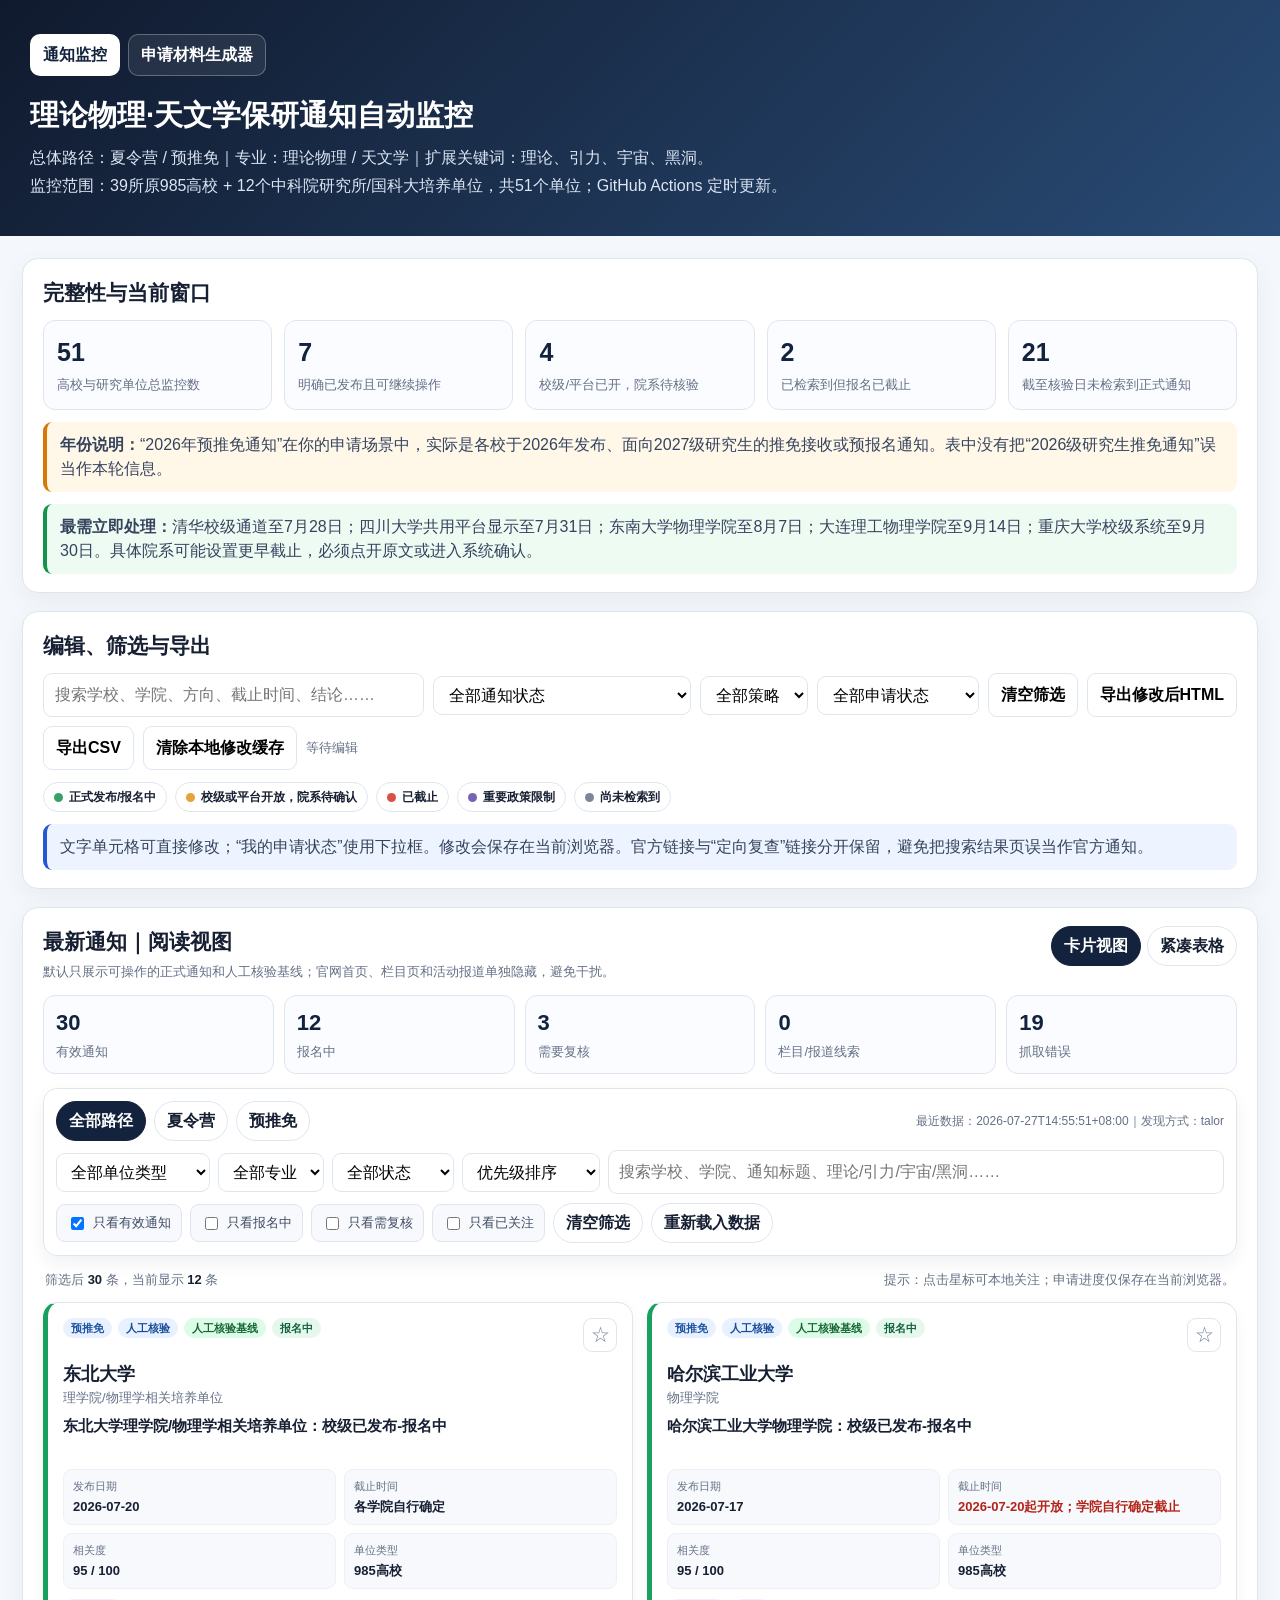
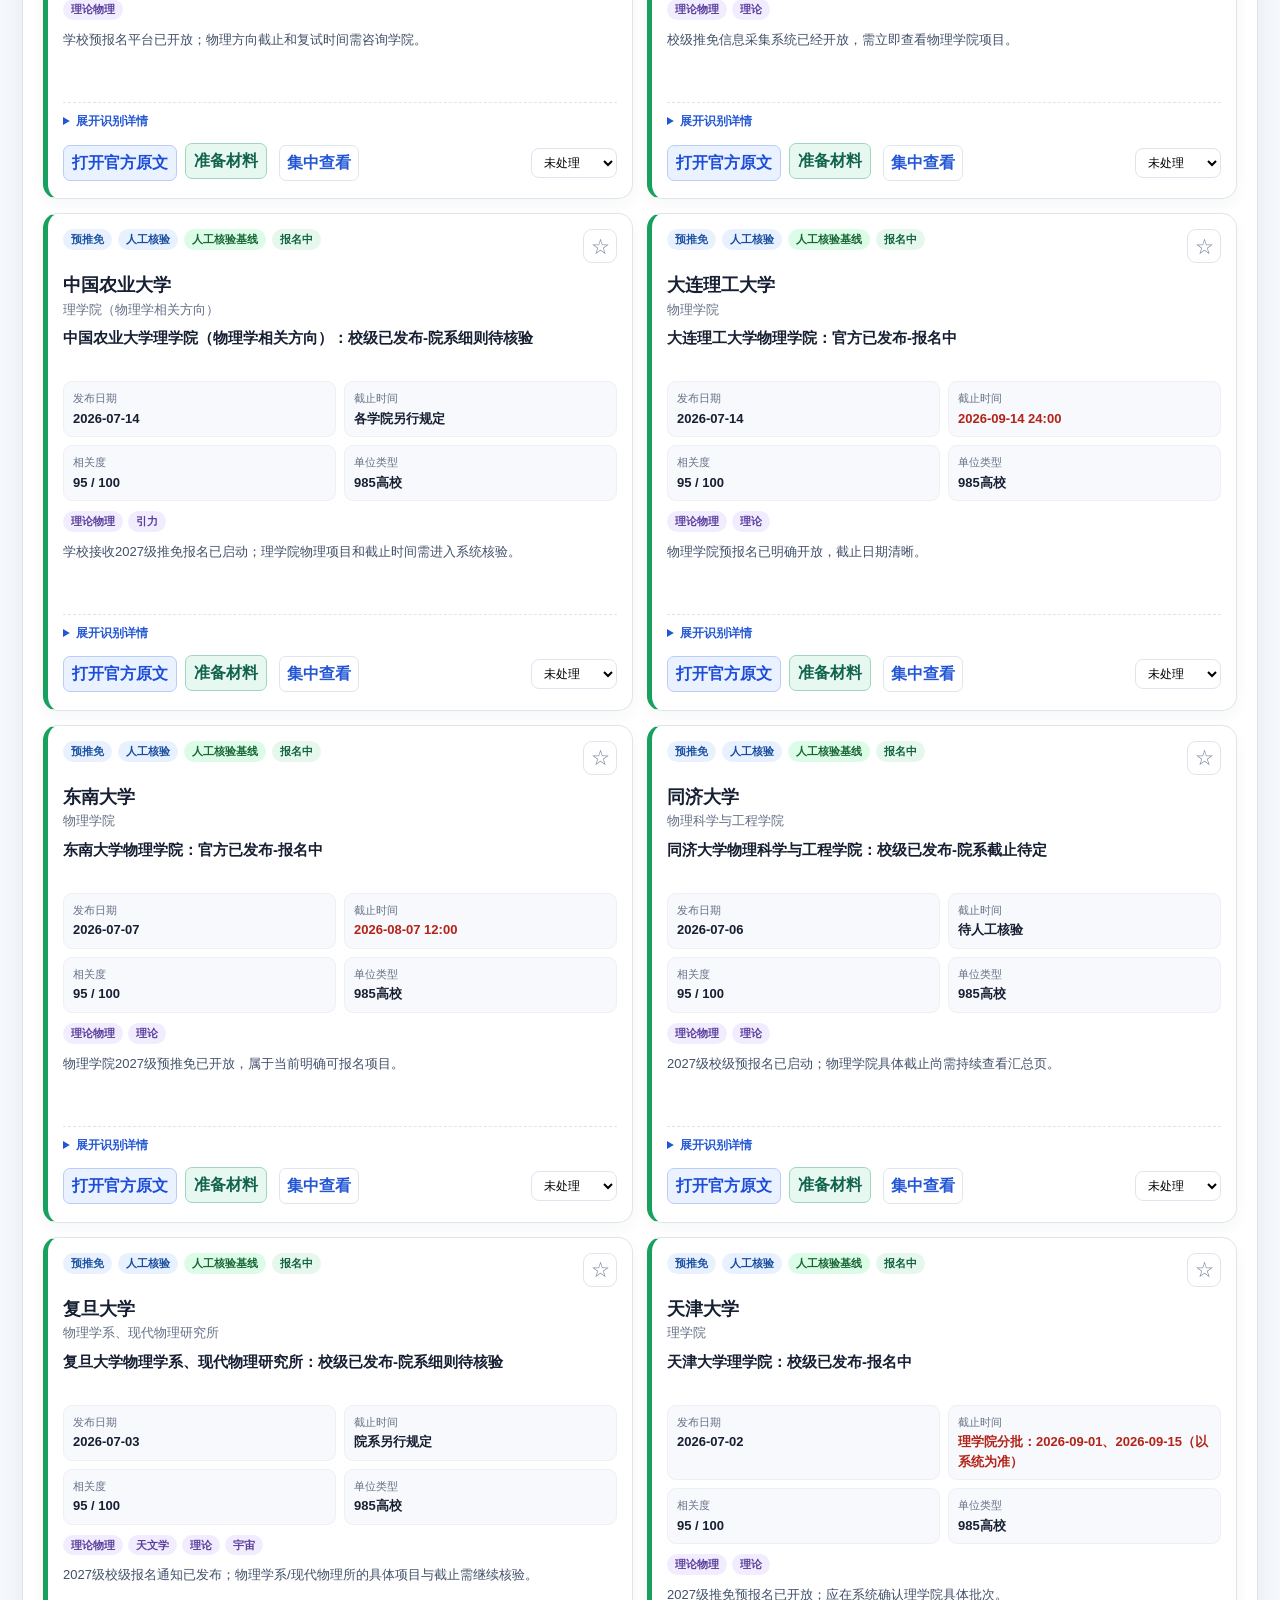
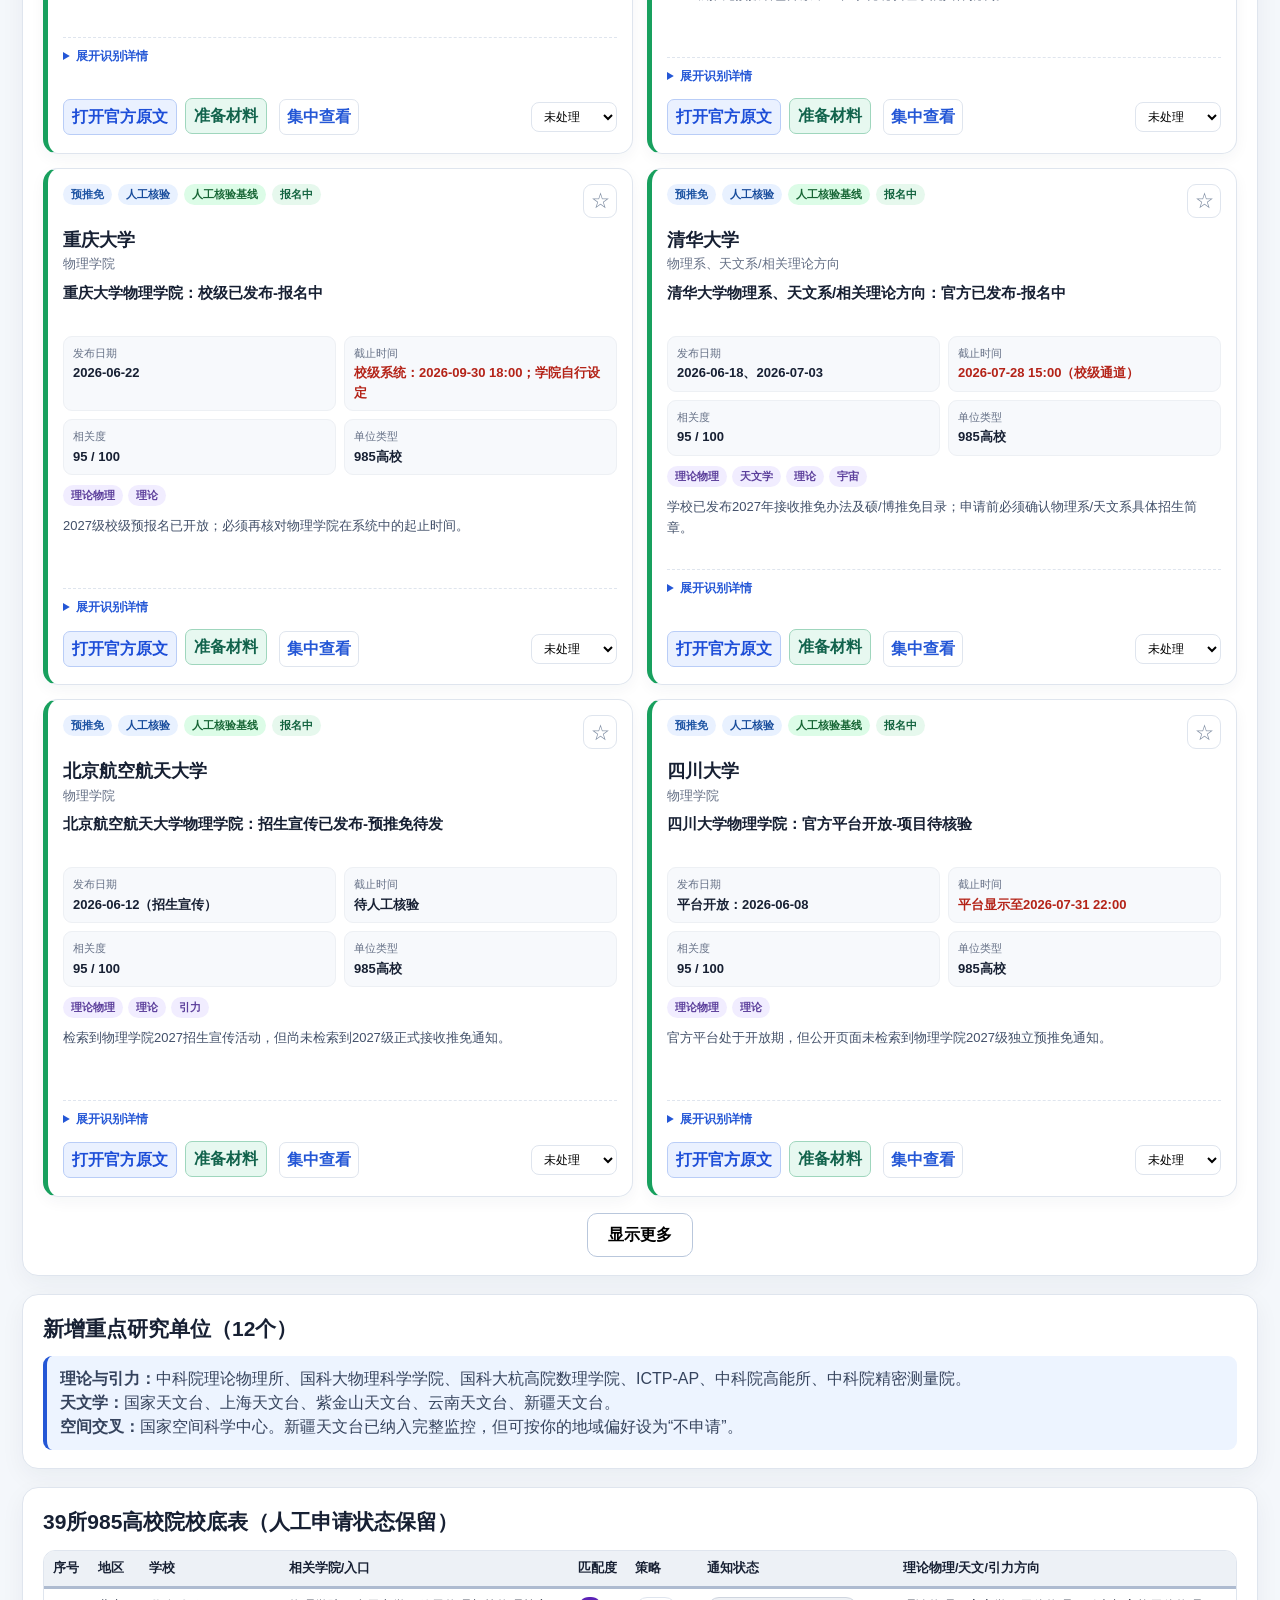
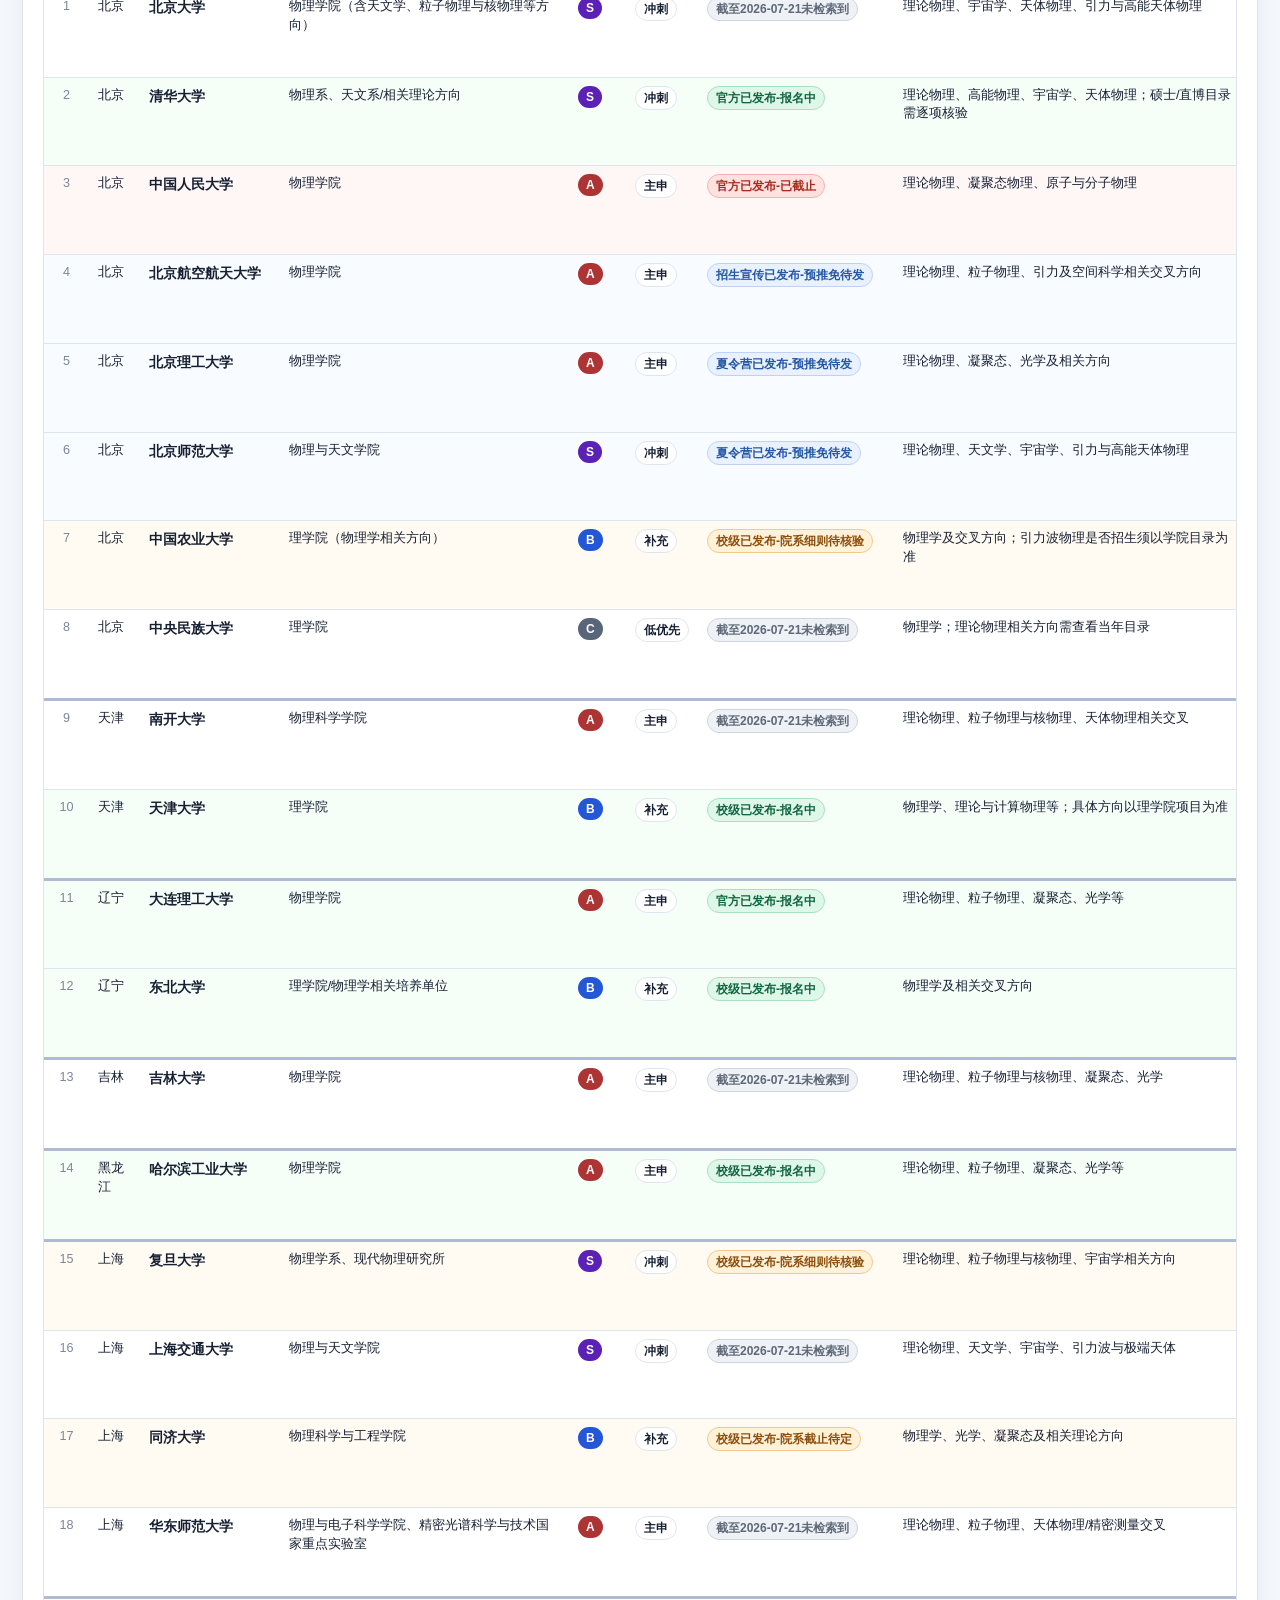
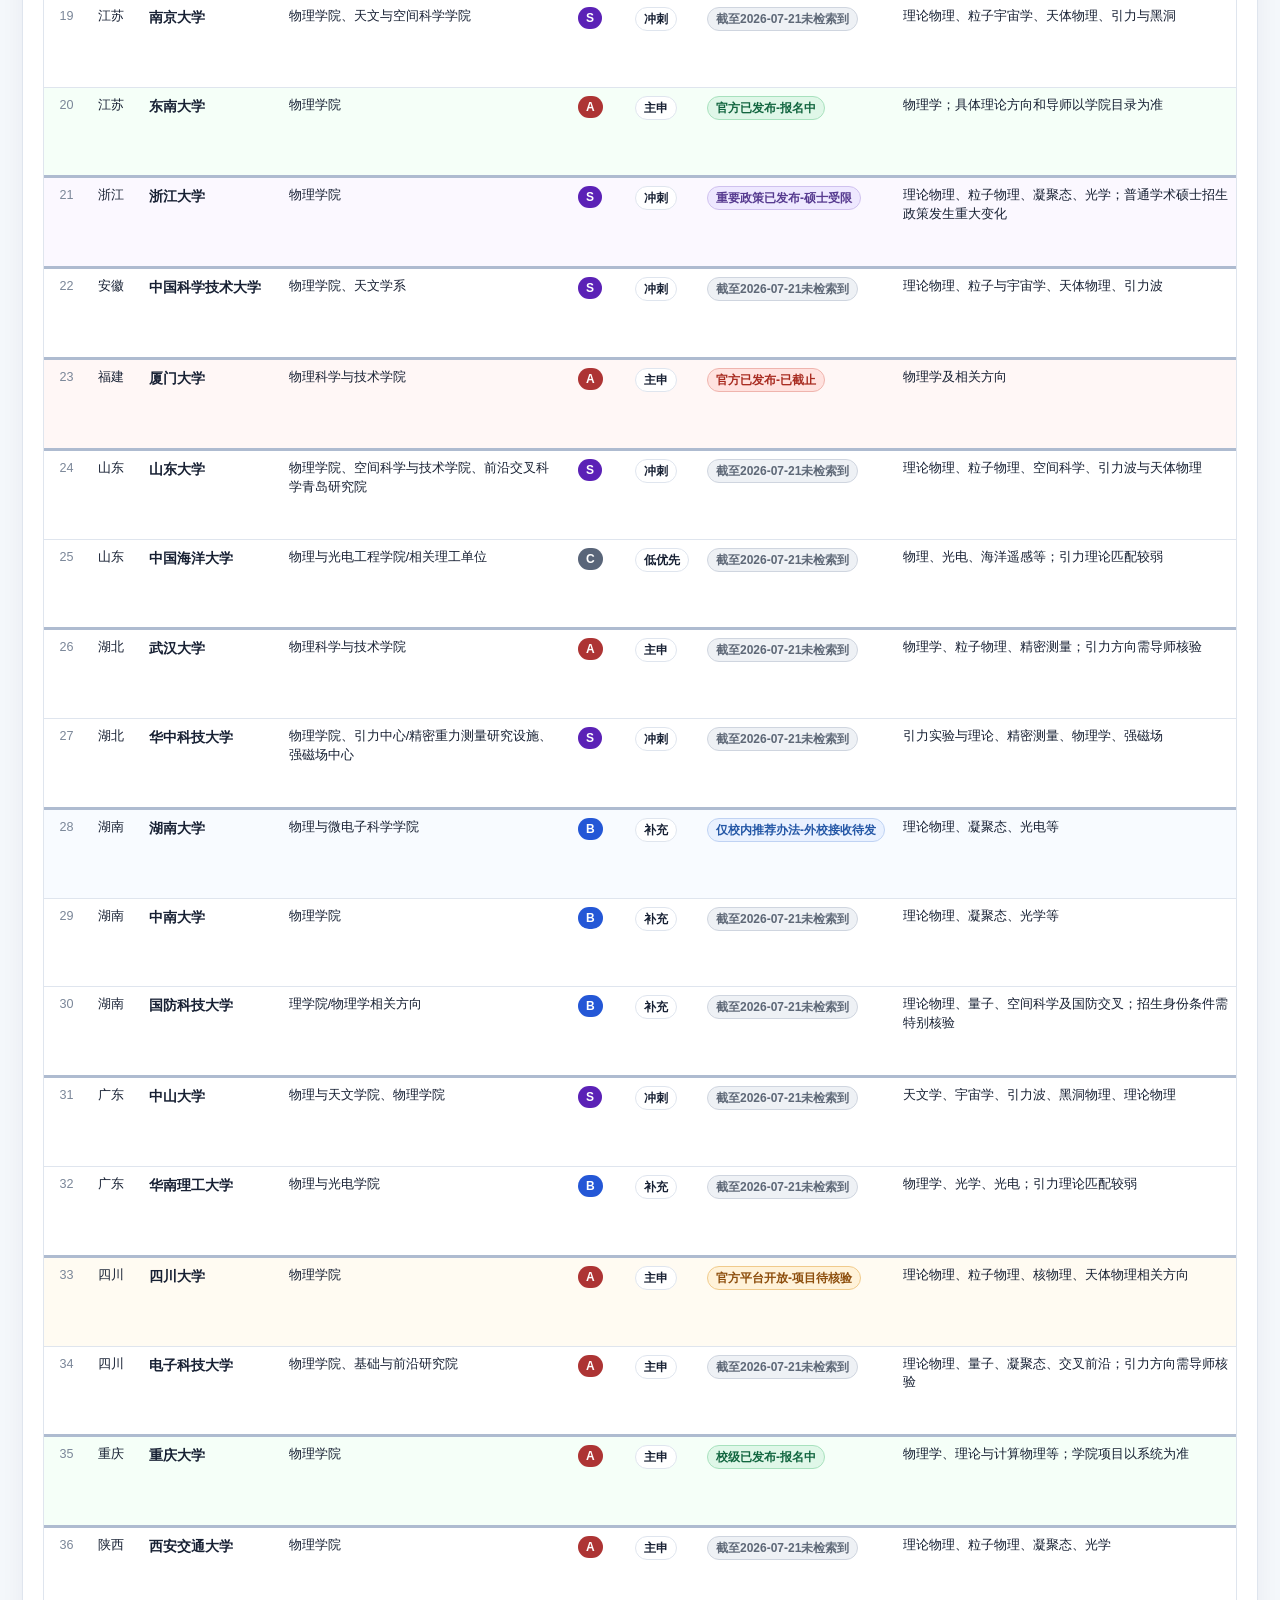
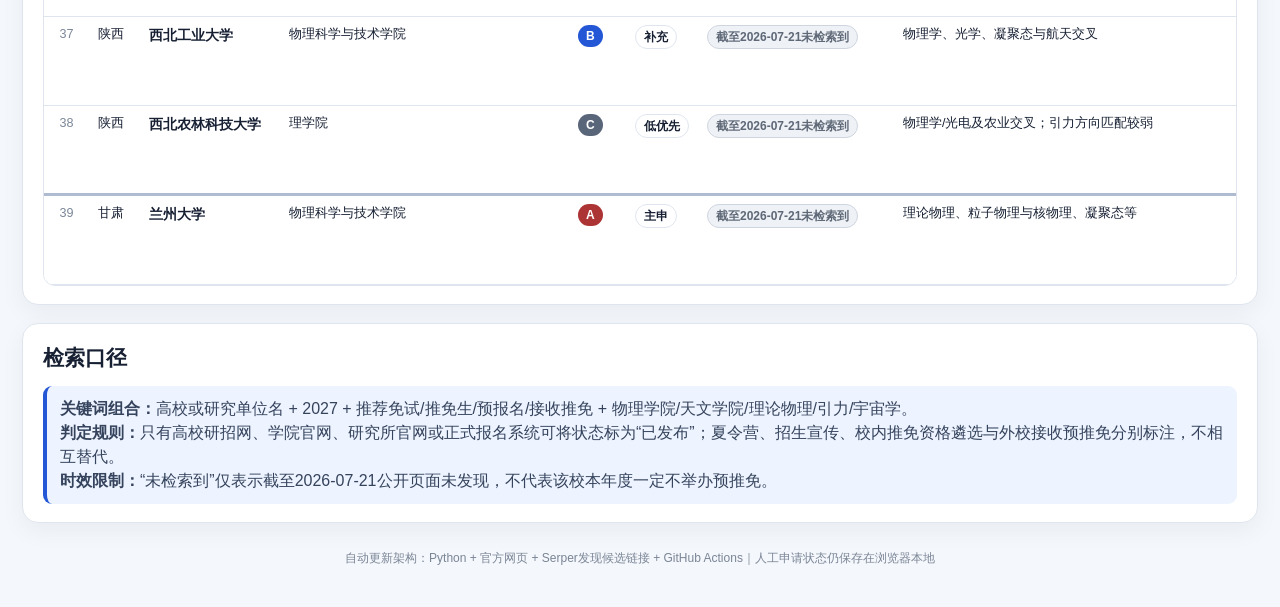
==== commit de657556: "Commit message: 增加申请材料生成器" ====
--- a/index.html
+++ b/index.html
@@ -18,6 +18,7 @@
 a:hover{text-decoration:underline}
 .hero{background:linear-gradient(135deg,#101a2e,#294b75);color:#fff;padding:34px 30px}
 .hero-inner{max-width:1900px;margin:auto}
+.top-nav{display:flex;gap:8px;flex-wrap:wrap;margin-bottom:18px}.top-nav a{display:inline-flex;align-items:center;border:1px solid rgba(255,255,255,.28);background:rgba(255,255,255,.08);color:#fff;border-radius:10px;padding:8px 12px;font-weight:800}.top-nav a:hover,.top-nav a.active{background:#fff;color:var(--navy);text-decoration:none}
 .hero h1{margin:0 0 8px;font-size:29px}
 .hero p{margin:4px 0;color:#dce6f5}
 main{max-width:1900px;margin:auto;padding:22px}
@@ -75,6 +76,7 @@
 .open-btn,.search-btn{display:inline-block;border-radius:7px;padding:5px 8px;font-weight:800;margin:1px 4px 4px 0}
 .open-btn{background:#eaf1ff;border:1px solid #b9cdf7;color:#1d4ed8}
 .search-btn{background:#f3f4f6;border:1px solid #d1d5db;color:#4b5563}
+.builder-btn{display:inline-block;border-radius:7px;padding:5px 8px;font-weight:850;margin:1px 4px 4px 0;background:#e7f8f0;border:1px solid #9fd6bd;color:#12634c;cursor:pointer}.builder-btn:hover{background:#d8f2e6;text-decoration:none}
 [contenteditable="true"]{outline:1px dashed transparent}
 [contenteditable="true"]:hover{outline-color:#91ade2;background:#f7faff}
 [contenteditable="true"]:focus{outline:2px solid var(--blue);background:#fff}
@@ -171,6 +173,7 @@
 </head>
 <body>
 <header class="hero"><div class="hero-inner">
+<nav class="top-nav"><a class="active" href="./index.html">通知监控</a><a href="./builder/">申请材料生成器</a></nav>
 <h1>理论物理·天文学保研通知自动监控</h1>
 <p>总体路径：夏令营 / 预推免｜专业：理论物理 / 天文学｜扩展关键词：理论、引力、宇宙、黑洞。</p>
 <p>监控范围：39所原985高校 + 12个中科院研究所/国科大培养单位，共51个单位；GitHub Actions 定时更新。</p>
@@ -1368,6 +1371,7 @@
   return items;
 }
 function chipList(x){return [...(x.majors||[]),...(x.matched_keywords||[])].filter((v,i,a)=>a.indexOf(v)===i).map(v=>`<span class="major-chip">${escAuto(v)}</span>`).join('');}
+function builderHref(x){return `builder/?noticeId=${encodeURIComponent(x.id)}`;}
 function renderNoticeCard(x){
   const k=recordKind(x),dl=deadlineInfo(x),follow=isFollowed(x.id),summary=usefulSnippet(x);
   return `<article class="notice-card ${statusClass(x)} ${k==='lead'||k==='report'?'lead':''}">
@@ -1377,10 +1381,10 @@
     <div class="notice-meta"><div><span>发布日期</span><strong>${escAuto(x.published_at||'待识别')}</strong></div><div><span>截止时间</span><strong class="${dl.cls}">${escAuto(dl.raw)}</strong></div><div><span>相关度</span><strong>${escAuto(x.score??'—')} / 100</strong></div><div><span>单位类型</span><strong>${escAuto(x.institution_type||'其他')}</strong></div></div>
     <div class="notice-keywords">${chipList(x)}</div><p class="notice-summary">${escAuto(summary)}</p>
     <details class="notice-details"><summary>展开识别详情</summary><div class="detail-grid"><div><b>考核安排</b>${escAuto(x.exam||'待人工核验')}</div><div><b>材料要求</b>${escAuto(x.materials||'待人工核验')}</div><div><b>备注</b>${escAuto(x.remark||'—')}</div><div><b>首次发现</b>${escAuto(x.first_seen||'—')}</div><div class="raw-excerpt"><b>抓取原文片段</b>${escAuto(clipText(x.excerpt||'',700)||'—')}</div></div></details>
-    <div class="notice-card-foot"><a class="open-btn" href="${escAuto(x.url)}" target="_blank" rel="noopener">打开官方原文</a><button class="detail-btn" type="button" onclick="openNoticeDialog('${escAuto(x.id)}')">集中查看</button><select class="local-status" onchange="setAutoProgress('${escAuto(x.id)}',this.value)">${['未处理','关注','准备申请','已申请','忽略'].map(v=>`<option ${localProgress(x.id)===v?'selected':''}>${v}</option>`).join('')}</select></div>
+    <div class="notice-card-foot"><a class="open-btn" href="${escAuto(x.url)}" target="_blank" rel="noopener">打开官方原文</a><a class="builder-btn" href="${builderHref(x)}" onclick="setAutoProgress('${escAuto(x.id)}','准备申请')">准备材料</a><button class="detail-btn" type="button" onclick="openNoticeDialog('${escAuto(x.id)}')">集中查看</button><select class="local-status" onchange="setAutoProgress('${escAuto(x.id)}',this.value)">${['未处理','关注','准备申请','已申请','忽略'].map(v=>`<option ${localProgress(x.id)===v?'selected':''}>${v}</option>`).join('')}</select></div>
   </article>`;
 }
-function renderCompactRow(x){const k=recordKind(x),dl=deadlineInfo(x);return `<tr><td class="institution-cell"><b>${escAuto(x.school)}</b><div class="compact-sub">${escAuto(x.college||'')}</div></td><td class="notice-cell-compact"><div class="compact-title">${escAuto(displayTitle(x))}</div><div class="compact-sub">${escAuto(clipText(usefulSnippet(x),90))}</div></td><td><span class="route-chip ${routeClass(x.route)}">${escAuto(x.route)}</span><br><span class="kind-chip ${kindClass(k)}">${kindLabel(k)}</span></td><td class="date-cell">${escAuto(x.published_at||'待识别')}</td><td class="date-cell ${dl.cls}">${escAuto(dl.raw)}</td><td><span class="status-chip ${statusChipClass(x)}">${escAuto(x.status||'待确认')}</span></td><td>${escAuto(x.score??'—')}<br><span class="verify-chip ${verifyClass(x.verification)}">${escAuto(x.verification||'待核验')}</span></td><td class="action-cell"><a class="open-btn" href="${escAuto(x.url)}" target="_blank" rel="noopener">原文</a> <button class="detail-btn" onclick="openNoticeDialog('${escAuto(x.id)}')">详情</button></td></tr>`;}
+function renderCompactRow(x){const k=recordKind(x),dl=deadlineInfo(x);return `<tr><td class="institution-cell"><b>${escAuto(x.school)}</b><div class="compact-sub">${escAuto(x.college||'')}</div></td><td class="notice-cell-compact"><div class="compact-title">${escAuto(displayTitle(x))}</div><div class="compact-sub">${escAuto(clipText(usefulSnippet(x),90))}</div></td><td><span class="route-chip ${routeClass(x.route)}">${escAuto(x.route)}</span><br><span class="kind-chip ${kindClass(k)}">${kindLabel(k)}</span></td><td class="date-cell">${escAuto(x.published_at||'待识别')}</td><td class="date-cell ${dl.cls}">${escAuto(dl.raw)}</td><td><span class="status-chip ${statusChipClass(x)}">${escAuto(x.status||'待确认')}</span></td><td>${escAuto(x.score??'—')}<br><span class="verify-chip ${verifyClass(x.verification)}">${escAuto(x.verification||'待核验')}</span></td><td class="action-cell"><a class="open-btn" href="${escAuto(x.url)}" target="_blank" rel="noopener">原文</a> <a class="builder-btn" href="${builderHref(x)}" onclick="setAutoProgress('${escAuto(x.id)}','准备申请')">材料</a> <button class="detail-btn" onclick="openNoticeDialog('${escAuto(x.id)}')">详情</button></td></tr>`;}
 function renderAutoResults(resetVisible=true){
   if(resetVisible)AUTO_STATE.visible=12;const items=filteredAutoItems();const shown=items.slice(0,AUTO_STATE.visible);const cards=document.getElementById('noticeCards'),table=document.getElementById('compactTableWrap'),empty=document.getElementById('autoEmpty'),more=document.getElementById('loadMoreBtn');
   document.getElementById('autoResultText').innerHTML=`筛选后 <strong>${items.length}</strong> 条，当前显示 <strong>${shown.length}</strong> 条`;
@@ -1389,13 +1393,20 @@
 }
 function loadMoreNotices(){AUTO_STATE.visible+=12;renderAutoResults(false);}
 function resetAutoFilters(){AUTO_STATE.route='';document.querySelectorAll('#routeTabs button').forEach((b,i)=>b.classList.toggle('active',i===0));['autoType','autoMajor','autoStatus'].forEach(id=>document.getElementById(id).value='');document.getElementById('autoSort').value='priority';document.getElementById('autoSearch').value='';document.getElementById('autoActionable').checked=true;document.getElementById('autoOpenOnly').checked=false;document.getElementById('autoReviewOnly').checked=false;document.getElementById('autoFollowOnly').checked=false;renderAutoResults();}
-function openNoticeDialog(id){const x=(window.CRAWLER_DATA?.notices||[]).find(v=>String(v.id)===String(id));if(!x)return;const dl=deadlineInfo(x),k=recordKind(x);document.getElementById('dialogBody').innerHTML=`<div class="dialog-head"><div><div class="badge-line"><span class="route-chip ${routeClass(x.route)}">${escAuto(x.route)}</span><span class="kind-chip ${kindClass(k)}">${kindLabel(k)}</span><span class="verify-chip ${verifyClass(x.verification)}">${escAuto(x.verification)}</span></div><h3>${escAuto(x.school)}</h3><div class="notice-college">${escAuto(x.college||'')}</div></div><button class="dialog-close" onclick="document.getElementById('noticeDialog').close()">×</button></div><div class="dialog-section"><h4>${escAuto(displayTitle(x))}</h4><p>${escAuto(usefulSnippet(x))}</p></div><div class="dialog-section"><h4>日期与状态</h4><p>发布日期：${escAuto(x.published_at||'待识别')}\n截止时间：${escAuto(dl.raw)}\n自动状态：${escAuto(x.status||'待确认')}\n相关度：${escAuto(x.score??'—')} / 100</p></div><div class="dialog-section"><h4>考核与材料</h4><p>考核：${escAuto(x.exam||'待人工核验')}\n材料：${escAuto(x.materials||'待人工核验')}\n备注：${escAuto(x.remark||'—')}</p></div><div class="dialog-section"><h4>抓取原文片段</h4><p>${escAuto(clipText(x.excerpt||'',1600)||'—')}</p></div><div class="notice-card-foot"><a class="open-btn" href="${escAuto(x.url)}" target="_blank" rel="noopener">打开官方原文</a></div>`;document.getElementById('noticeDialog').showModal();}
+function openNoticeDialog(id){const x=(window.CRAWLER_DATA?.notices||[]).find(v=>String(v.id)===String(id));if(!x)return;const dl=deadlineInfo(x),k=recordKind(x);document.getElementById('dialogBody').innerHTML=`<div class="dialog-head"><div><div class="badge-line"><span class="route-chip ${routeClass(x.route)}">${escAuto(x.route)}</span><span class="kind-chip ${kindClass(k)}">${kindLabel(k)}</span><span class="verify-chip ${verifyClass(x.verification)}">${escAuto(x.verification)}</span></div><h3>${escAuto(x.school)}</h3><div class="notice-college">${escAuto(x.college||'')}</div></div><button class="dialog-close" onclick="document.getElementById('noticeDialog').close()">×</button></div><div class="dialog-section"><h4>${escAuto(displayTitle(x))}</h4><p>${escAuto(usefulSnippet(x))}</p></div><div class="dialog-section"><h4>日期与状态</h4><p>发布日期：${escAuto(x.published_at||'待识别')}\n截止时间：${escAuto(dl.raw)}\n自动状态：${escAuto(x.status||'待确认')}\n相关度：${escAuto(x.score??'—')} / 100</p></div><div class="dialog-section"><h4>考核与材料</h4><p>考核：${escAuto(x.exam||'待人工核验')}\n材料：${escAuto(x.materials||'待人工核验')}\n备注：${escAuto(x.remark||'—')}</p></div><div class="dialog-section"><h4>抓取原文片段</h4><p>${escAuto(clipText(x.excerpt||'',1600)||'—')}</p></div><div class="notice-card-foot"><a class="open-btn" href="${escAuto(x.url)}" target="_blank" rel="noopener">打开官方原文</a><a class="builder-btn" href="${builderHref(x)}" onclick="setAutoProgress('${escAuto(x.id)}','准备申请')">创建材料项目</a></div>`;document.getElementById('noticeDialog').showModal();}
+function attachStaticBuilderButtons(){
+  document.querySelectorAll('#preTable tbody tr').forEach((tr,idx)=>{
+    const cells=tr.querySelectorAll('td'),box=tr.querySelector('.link-cell');if(!box||box.querySelector('.builder-btn'))return;
+    const q=new URLSearchParams({sourceId:'static-'+idx,school:cells[2]?.innerText.trim()||'',college:cells[3]?.innerText.trim()||'',route:'预推免',year:'2026',publishedAt:cells[8]?.innerText.trim()||'',deadline:cells[9]?.innerText.trim()||'',materials:cells[11]?.innerText.trim()||'',sourceUrl:box.querySelector('a.open-btn')?.href||''});
+    const a=document.createElement('a');a.className='builder-btn';a.href='builder/?'+q.toString();a.textContent='准备材料';a.addEventListener('click',()=>{const sel=tr.querySelector('.status-select');if(sel){sel.value='准备材料';applyStatusRow(tr);localStorage.setItem(STORAGE_KEY,JSON.stringify(serialize()));}});box.appendChild(a);
+  });
+}
 function initCrawlerPanel(){
   const data=window.CRAWLER_DATA||{meta:{},notices:[],report:{}};const rep=data.report||{},items=data.notices||[];const actionable=items.filter(x=>['baseline','notice'].includes(recordKind(x)));document.getElementById('autoTotal').textContent=actionable.length;document.getElementById('autoOpen').textContent=actionable.filter(x=>x.status==='报名中').length;document.getElementById('autoReview').textContent=actionable.filter(x=>x.verification!=='高'&&x.verification!=='人工核验基线').length;document.getElementById('autoLeads').textContent=items.length-actionable.length;document.getElementById('autoErrors').textContent=(rep.errors||[]).length;document.getElementById('autoUpdated').textContent='最近数据：'+(data.meta?.generated_at||rep.run_at||'未知')+'｜发现方式：'+(rep.search_provider||'none');
   document.querySelectorAll('#routeTabs button').forEach(btn=>btn.addEventListener('click',()=>{document.querySelectorAll('#routeTabs button').forEach(x=>x.classList.remove('active'));btn.classList.add('active');AUTO_STATE.route=btn.dataset.route||'';renderAutoResults();}));
   document.querySelectorAll('#viewSwitch button').forEach(btn=>btn.addEventListener('click',()=>{document.querySelectorAll('#viewSwitch button').forEach(x=>x.classList.remove('active'));btn.classList.add('active');AUTO_STATE.view=btn.dataset.view;renderAutoResults(false);}));
   ['autoType','autoMajor','autoStatus','autoSort','autoActionable','autoOpenOnly','autoReviewOnly','autoFollowOnly'].forEach(id=>document.getElementById(id)?.addEventListener('change',()=>renderAutoResults()));document.getElementById('autoSearch')?.addEventListener('input',()=>renderAutoResults());
-  document.getElementById('noticeDialog')?.addEventListener('click',e=>{if(e.target.id==='noticeDialog')e.target.close();});renderAutoResults();
+  document.getElementById('noticeDialog')?.addEventListener('click',e=>{if(e.target.id==='noticeDialog')e.target.close();});renderAutoResults();attachStaticBuilderButtons();
 }
 document.addEventListener('DOMContentLoaded',initCrawlerPanel);
 
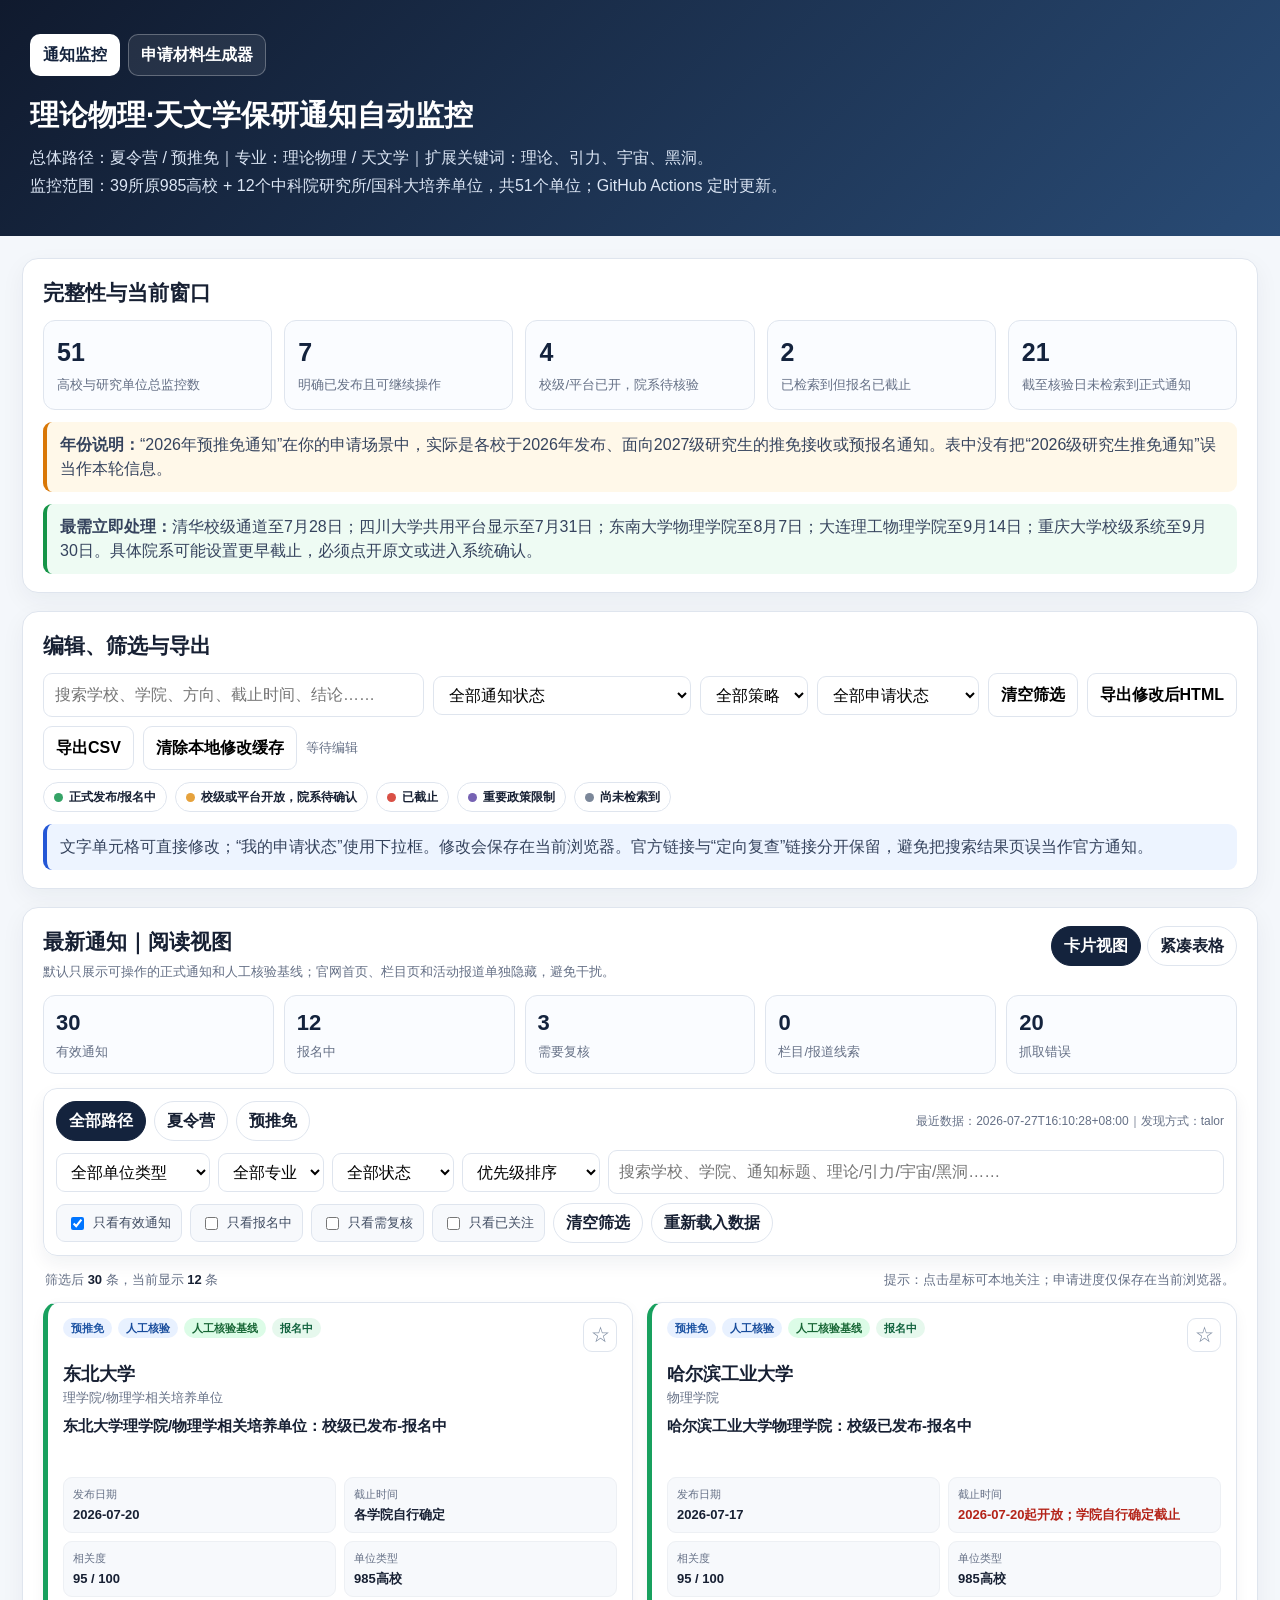
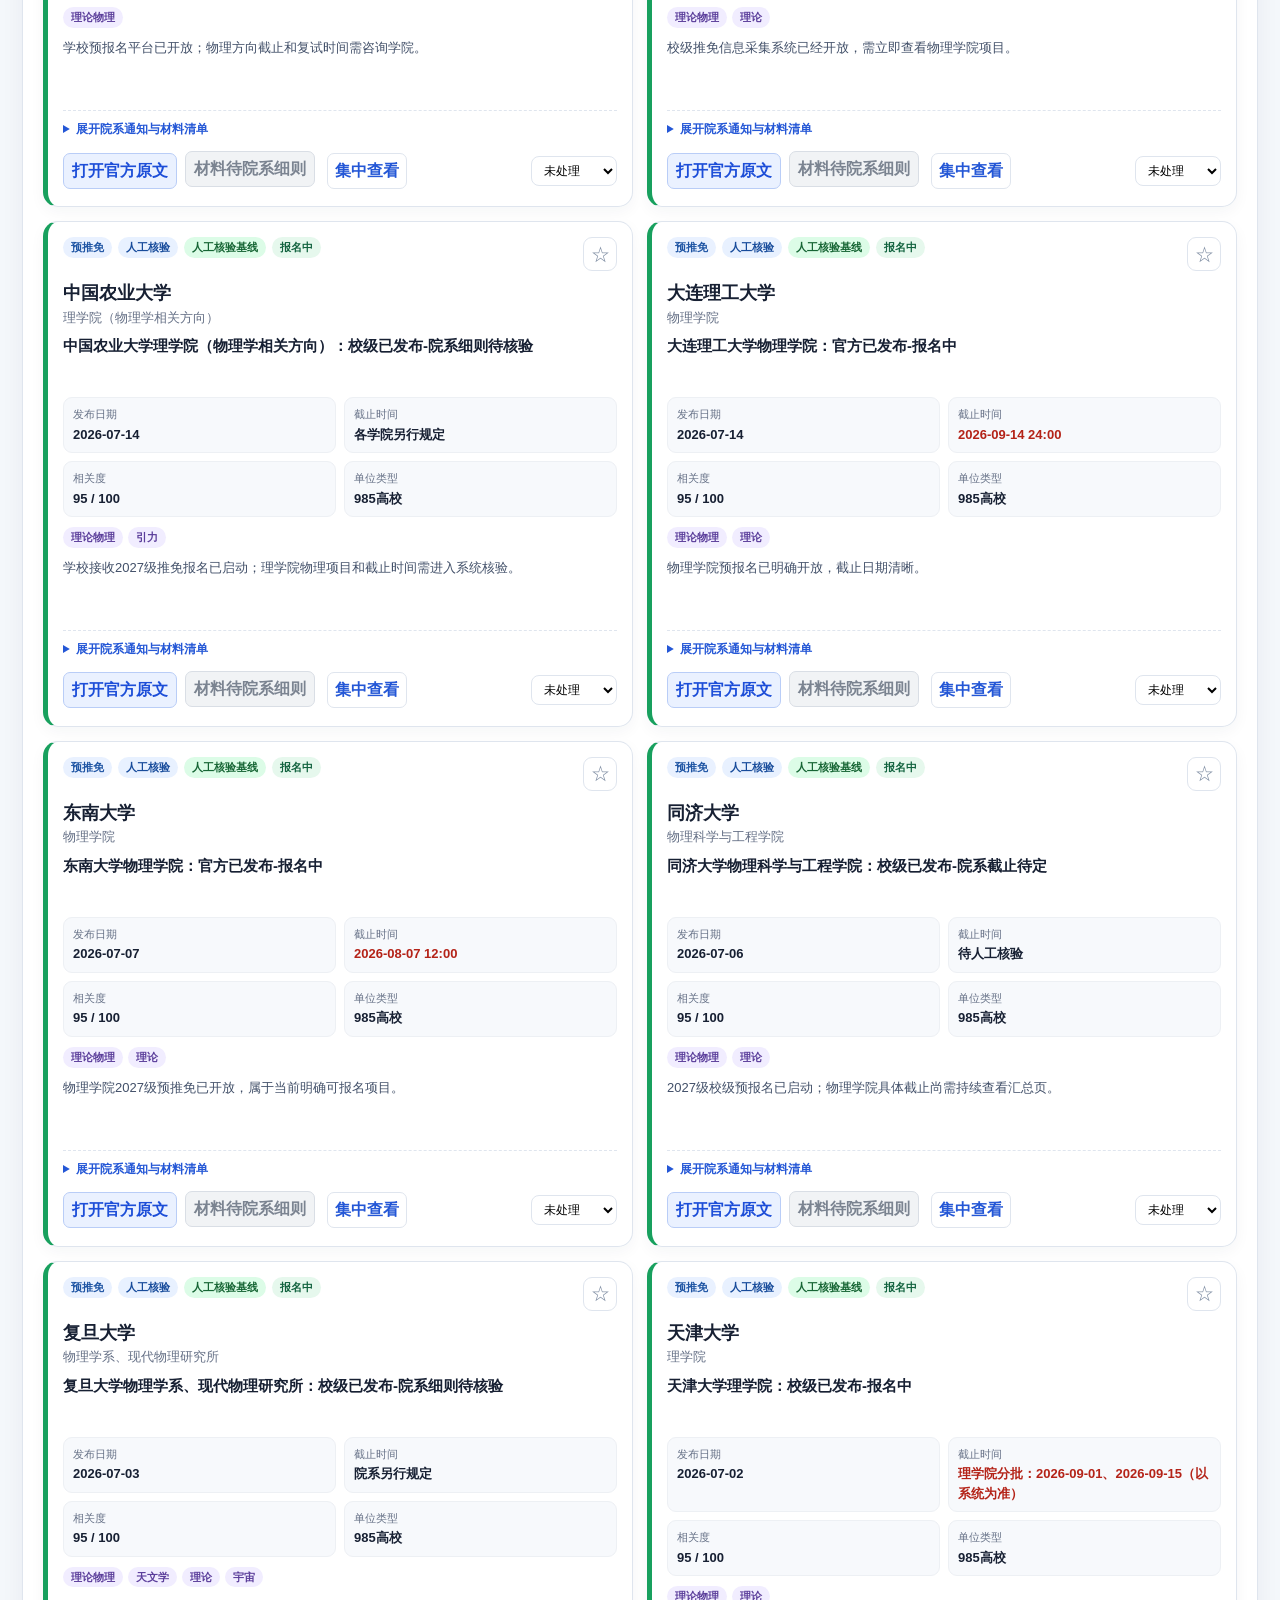
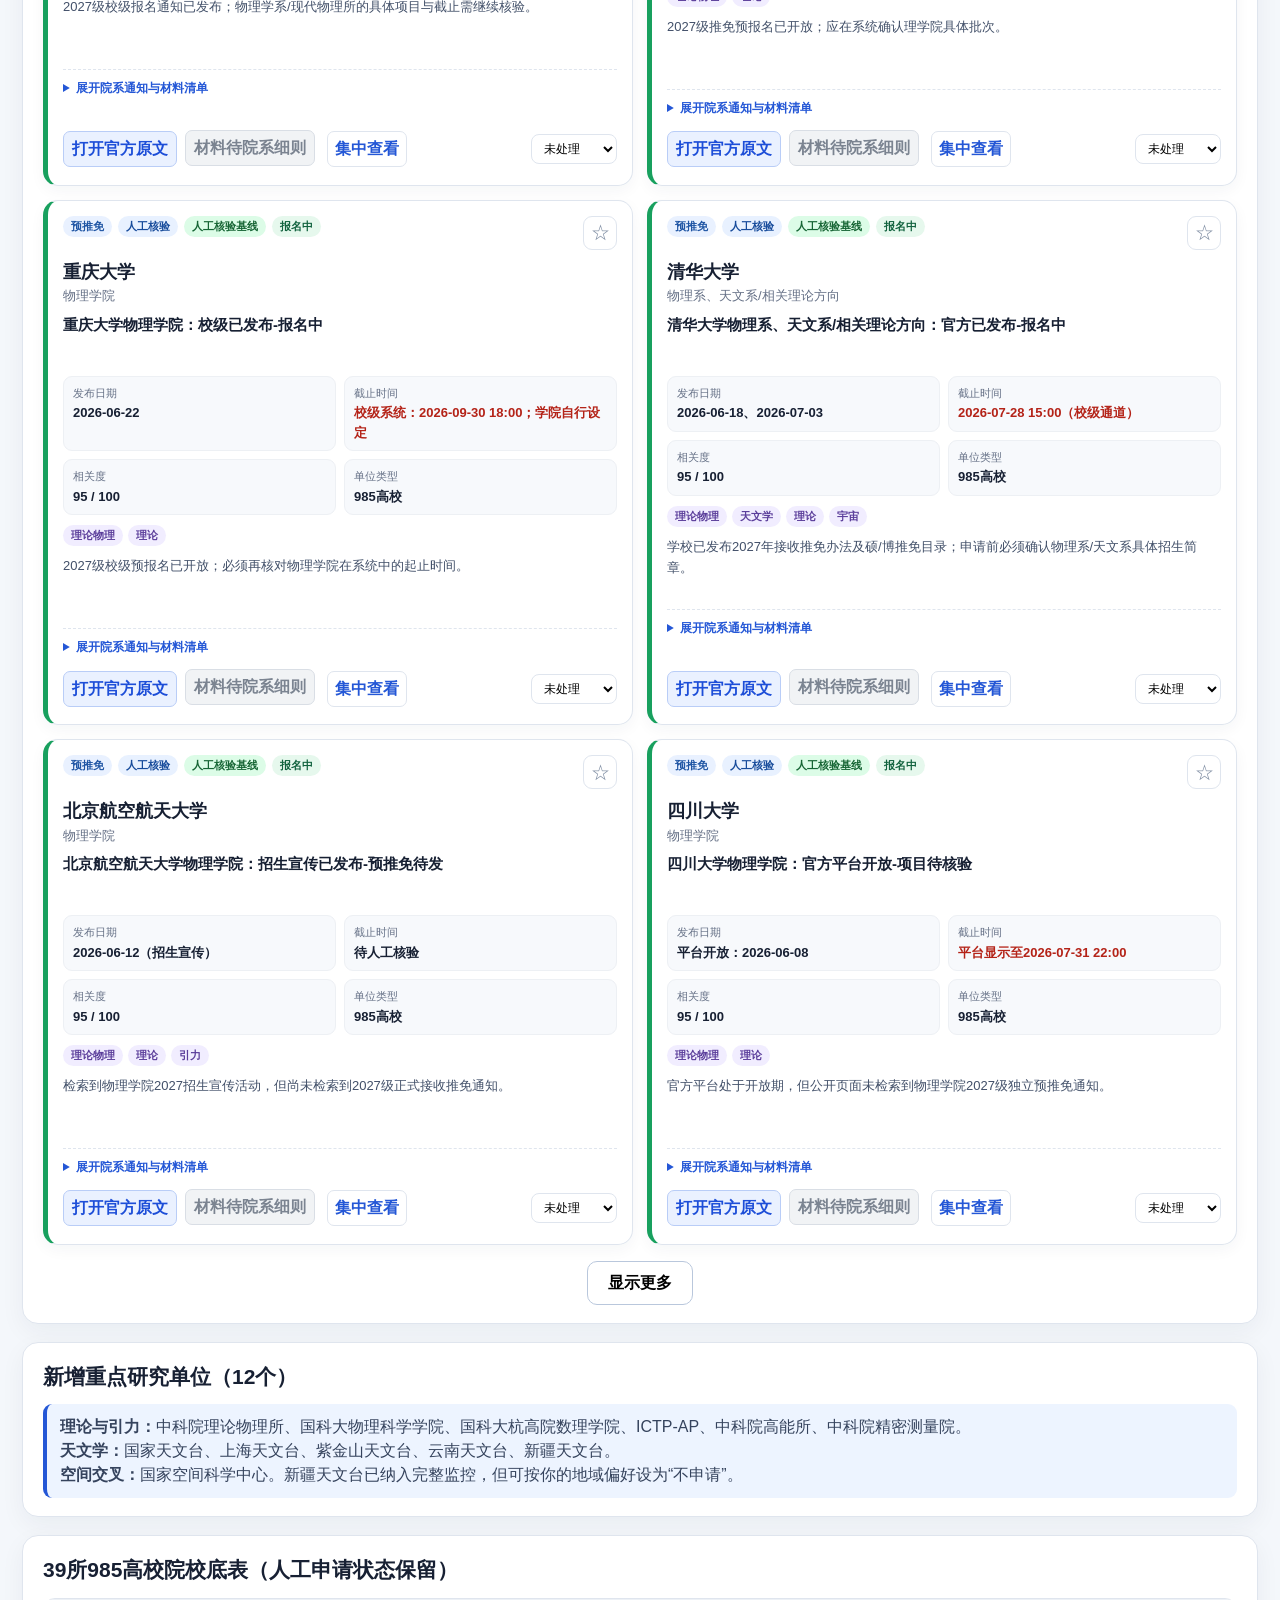
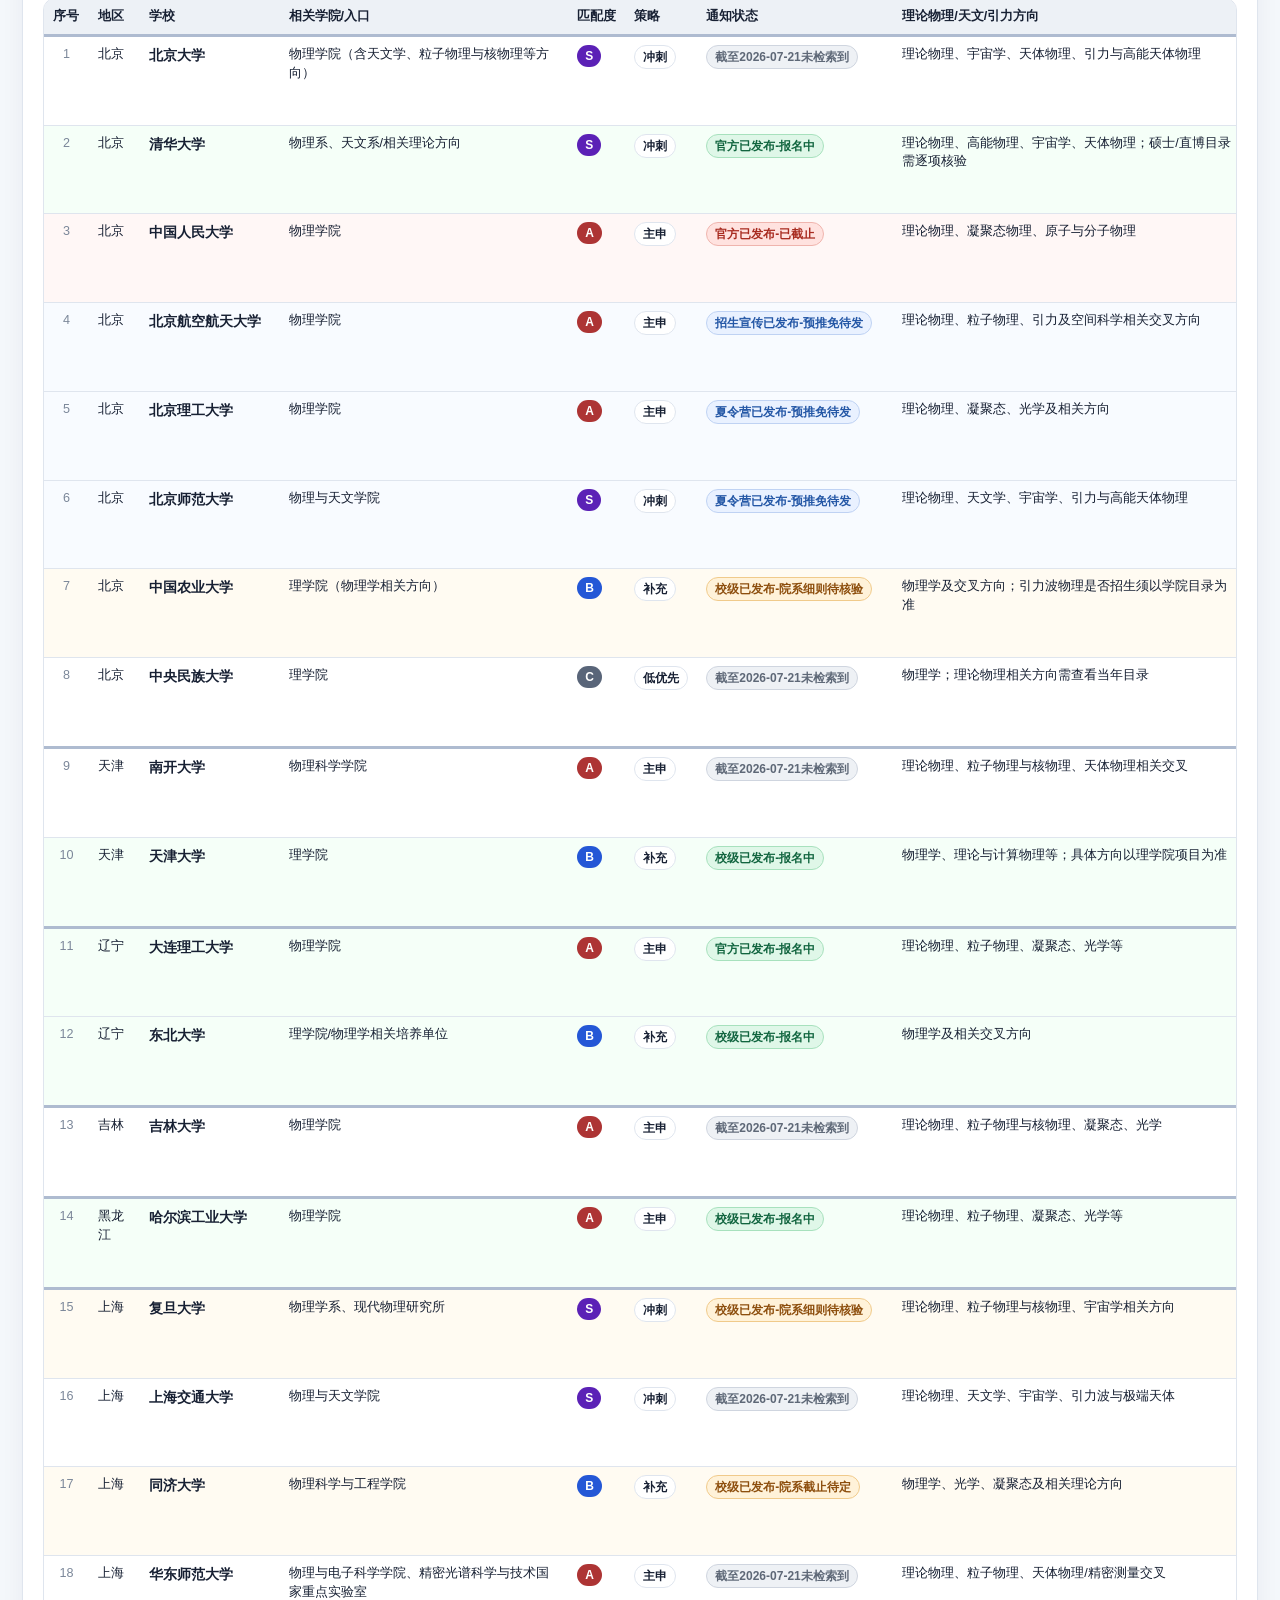
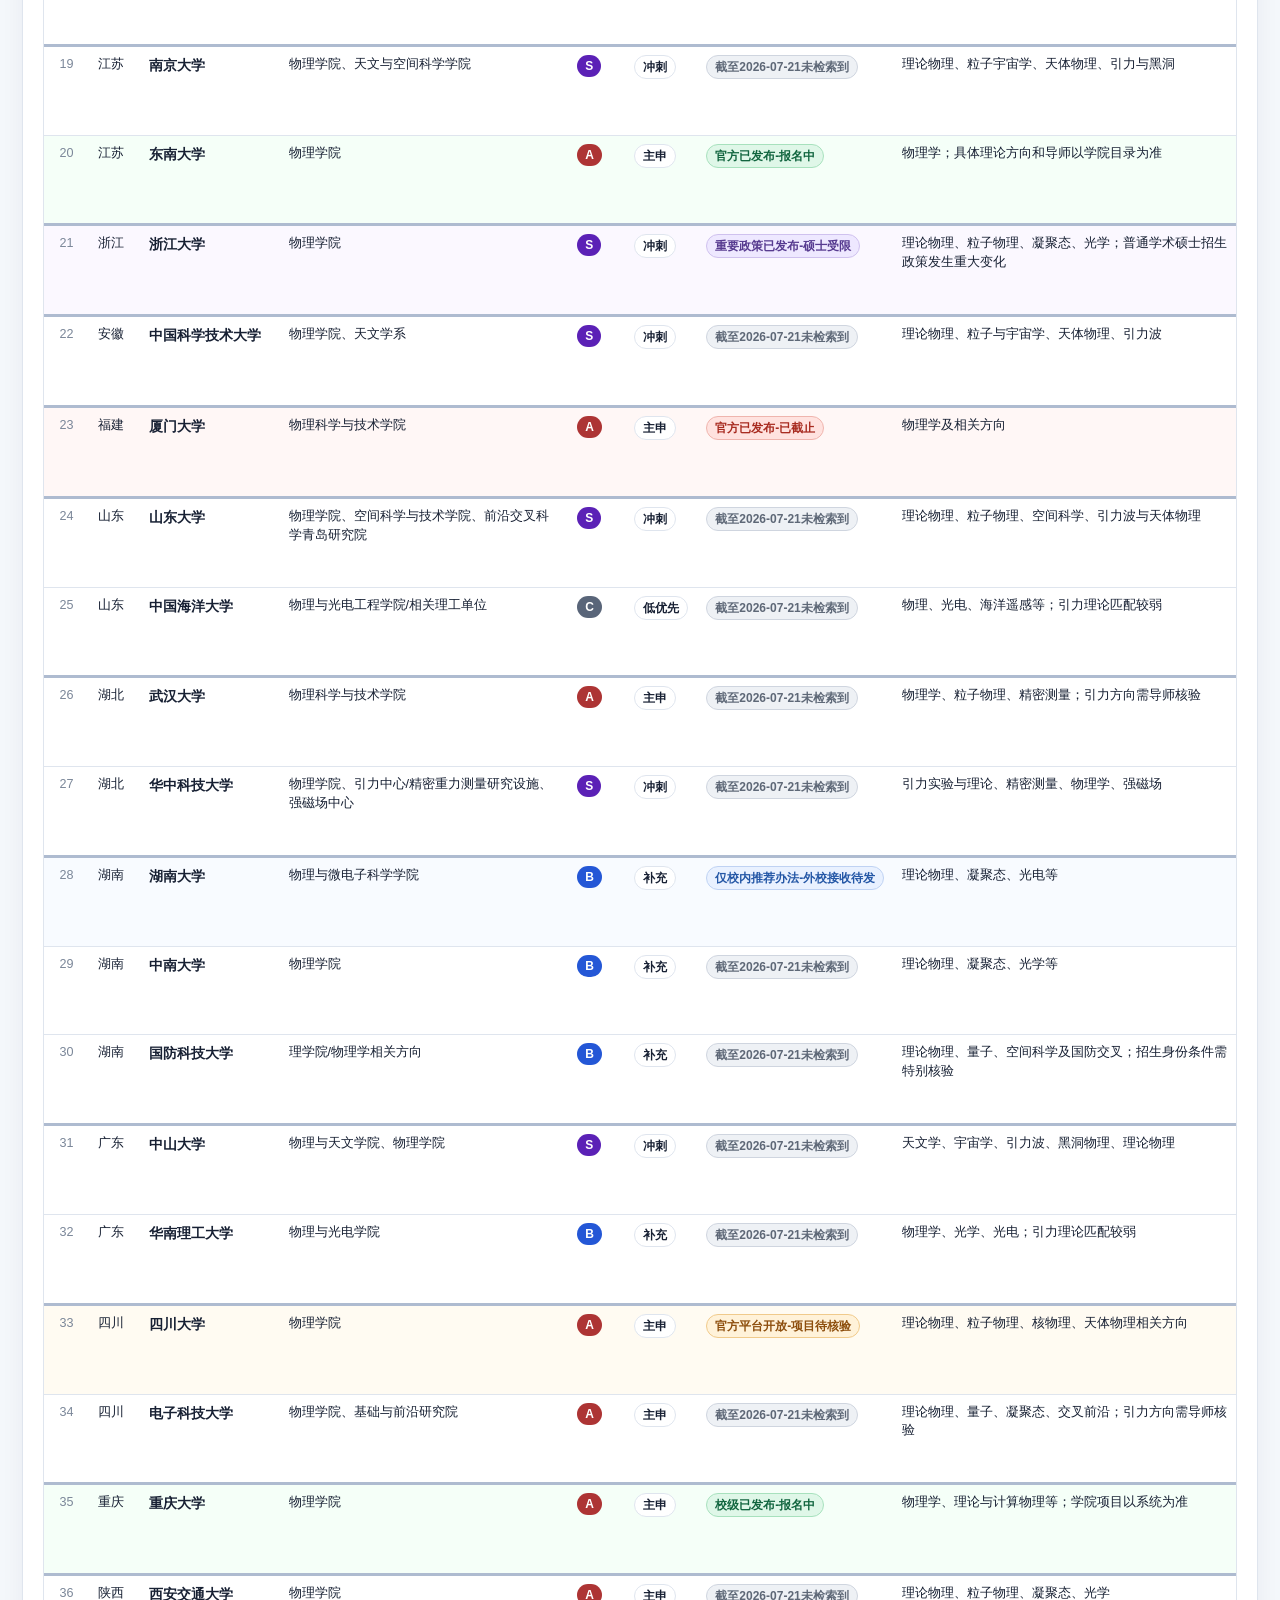
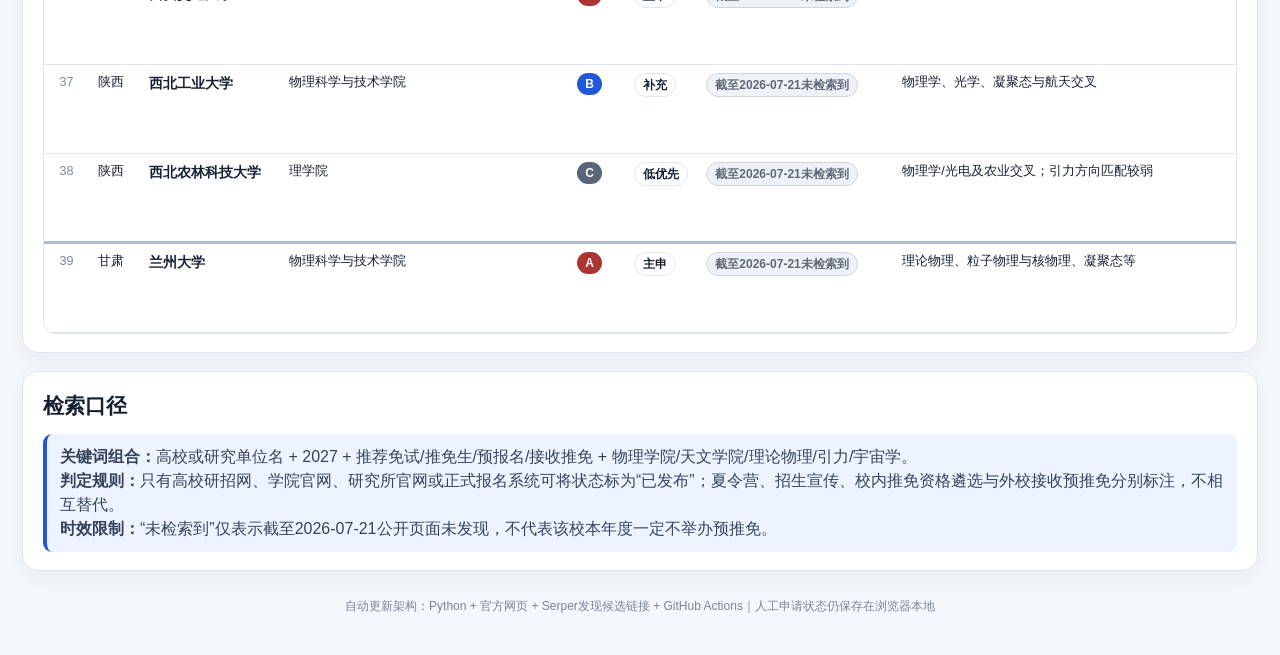
==== commit cddd11fb: "Add files via upload 修复院系级通知锁定与材料清单提取" ====
--- a/index.html
+++ b/index.html
@@ -76,7 +76,7 @@
 .open-btn,.search-btn{display:inline-block;border-radius:7px;padding:5px 8px;font-weight:800;margin:1px 4px 4px 0}
 .open-btn{background:#eaf1ff;border:1px solid #b9cdf7;color:#1d4ed8}
 .search-btn{background:#f3f4f6;border:1px solid #d1d5db;color:#4b5563}
-.builder-btn{display:inline-block;border-radius:7px;padding:5px 8px;font-weight:850;margin:1px 4px 4px 0;background:#e7f8f0;border:1px solid #9fd6bd;color:#12634c;cursor:pointer}.builder-btn:hover{background:#d8f2e6;text-decoration:none}
+.builder-btn{display:inline-block;border-radius:7px;padding:5px 8px;font-weight:850;margin:1px 4px 4px 0;background:#e7f8f0;border:1px solid #9fd6bd;color:#12634c;cursor:pointer}.builder-btn:hover{background:#d8f2e6;text-decoration:none}.builder-btn.disabled{background:#f1f3f5;border-color:#d9dee5;color:#7b8491;cursor:not-allowed;pointer-events:none}.material-list-auto{margin:4px 0 0;padding-left:20px}.material-list-auto li{margin:4px 0;line-height:1.45}.scope-line{display:flex;gap:6px;flex-wrap:wrap;margin-top:8px}.scope-chip{display:inline-block;border:1px solid #cfd8e6;background:#f5f8fc;border-radius:999px;padding:2px 8px;font-size:11px;font-weight:800;color:#4a5870}.builder-warning{font-size:12px;color:#8b4c0d;background:#fff8e8;border:1px solid #eed29a;border-radius:8px;padding:7px 9px}
 [contenteditable="true"]{outline:1px dashed transparent}
 [contenteditable="true"]:hover{outline-color:#91ade2;background:#f7faff}
 [contenteditable="true"]:focus{outline:2px solid var(--blue);background:#fff}
@@ -127,7 +127,7 @@
 .route-chip,.major-chip,.verify-chip,.kind-chip,.status-chip{display:inline-flex;align-items:center;border-radius:999px;padding:3px 8px;font-weight:800;font-size:11px;line-height:1.35}
 .route-summer{background:#fff1dc;color:#9a4a08}.route-pre{background:#e9f1ff;color:#1f55a4}
 .major-chip{background:#f1edff;color:#5b3e9b}.verify-high{background:#dcfce7;color:#166534}.verify-mid{background:#fef3c7;color:#92400e}.verify-low{background:#fee2e2;color:#991b1b}
-.kind-notice{background:#e9f8ef;color:#12633f}.kind-baseline{background:#e8f1ff;color:#174b9b}.kind-report{background:#fff4df;color:#8b4c0d}.kind-lead{background:#edf0f4;color:#5d6674}
+.kind-notice{background:#e9f8ef;color:#12633f}.kind-baseline{background:#e8f1ff;color:#174b9b}.kind-policy{background:#f3f0ff;color:#6645a3}.kind-report{background:#fff4df;color:#8b4c0d}.kind-lead{background:#edf0f4;color:#5d6674}
 .status-open{background:#e6f8ed;color:#12633f}.status-closed{background:#ffe8e5;color:#a22d24}.status-review{background:#fff3df;color:#89500f}
 .follow-btn{border:1px solid var(--line);background:#fff;border-radius:9px;width:34px;height:34px;cursor:pointer;font-size:19px;line-height:1;color:#8290a5;flex:0 0 auto}
 .follow-btn.active{color:#d48a00;background:#fff7db;border-color:#e6c36a}
@@ -1311,6 +1311,8 @@
   return !x||x===school||generic.includes(x)||x.length<4;
 }
 function recordKind(x){
+  if(x.record_type==='school_policy')return 'policy';
+  if(x.record_type==='notice'&&x.origin==='crawler')return 'notice';
   if(x.origin==='existing_dashboard'||x.verification==='人工核验基线')return 'baseline';
   const title=normalizeText(x.title), body=normalizeText(x.excerpt), url=String(x.url||'');
   const action=/(报名|申请|接收|招生|推荐免试|推免|夏令营.{0,12}(通知|公告|简章)|优秀大学生.{0,12}夏令营)/;
@@ -1323,9 +1325,9 @@
   if(isGenericTitle(title,x.school))return 'lead';
   return 'lead';
 }
-function kindLabel(k){return {baseline:'人工核验',notice:'正式通知',report:'活动报道',lead:'栏目线索'}[k]||'线索';}
-function kindClass(k){return {baseline:'kind-baseline',notice:'kind-notice',report:'kind-report',lead:'kind-lead'}[k]||'kind-lead';}
-function displayTitle(x){const k=recordKind(x);if(k==='lead'&&isGenericTitle(x.title,x.school))return `${x.school}｜官网栏目线索（尚未定位具体通知）`;return normalizeText(x.title)||`${x.school} ${x.route}通知`;}
+function kindLabel(k){return {baseline:'人工核验',notice:'院系正式通知',policy:'校级总办法',report:'活动报道',lead:'栏目线索'}[k]||'线索';}
+function kindClass(k){return {baseline:'kind-baseline',notice:'kind-notice',policy:'kind-policy',report:'kind-report',lead:'kind-lead'}[k]||'kind-lead';}
+function displayTitle(x){const k=recordKind(x);if(k==='policy')return `${x.school}｜学校级总办法（仅作政策参考）`;if(k==='lead'&&isGenericTitle(x.title,x.school))return `${x.school}｜官网栏目线索（尚未定位具体通知）`;return normalizeText(x.title)||`${x.school} ${x.route}通知`;}
 function usefulSnippet(x){
   const k=recordKind(x);
   if(k==='lead')return '自动抓取到了官网首页或招生栏目，但尚未定位到具体报名通知。该条默认隐藏，可打开原文或等待后续更新。';
@@ -1342,7 +1344,7 @@
   const s=m[0].replace('年','-').replace('月','-').replace('日','').replace(/[/.]/g,'-');const d=new Date(s+'T00:00:00+08:00');return Number.isNaN(d.getTime())?null:d;
 }
 function deadlineInfo(x){
-  const raw=normalizeText(x.deadline)||'待人工核验';const d=parseDateValue(raw);if(!d)return {raw,cls:''};
+  const raw=normalizeText(x.deadline_display||x.deadline)||'待人工核验';const d=parseDateValue(raw);if(!d)return {raw,cls:''};
   const days=Math.ceil((d-new Date())/86400000);if(days<0)return {raw,cls:'deadline-urgent'};if(days<=7)return {raw,cls:'deadline-urgent'};return {raw,cls:'deadline-open'};
 }
 function statusClass(x){if(x.status==='报名中')return 'open';if(x.status==='已截止')return 'closed';return 'review';}
@@ -1372,19 +1374,32 @@
 }
 function chipList(x){return [...(x.majors||[]),...(x.matched_keywords||[])].filter((v,i,a)=>a.indexOf(v)===i).map(v=>`<span class="major-chip">${escAuto(v)}</span>`).join('');}
 function builderHref(x){return `builder/?noticeId=${encodeURIComponent(x.id)}`;}
+function noticeMaterialItems(x){return Array.isArray(x.material_items)?x.material_items:[];}
+function canBuildFromNotice(x){return recordKind(x)==='notice'&&x.builder_ready===true&&noticeMaterialItems(x).length>=3&&/具体通知/.test(String(x.source_scope||''));}
+function scopeChips(x){return `<div class="scope-line">${x.source_scope?`<span class="scope-chip">${escAuto(x.source_scope)}</span>`:''}${x.degree?`<span class="scope-chip">${escAuto(x.degree)}</span>`:''}${x.material_confidence?`<span class="scope-chip">材料识别：${escAuto(x.material_confidence)}</span>`:''}${noticeMaterialItems(x).length?`<span class="scope-chip">${noticeMaterialItems(x).length}项材料</span>`:''}</div>`;}
+function materialDetailHtml(x){
+  const items=noticeMaterialItems(x);
+  if(items.length)return `<ol class="material-list-auto">${items.map(m=>`<li><b>${escAuto(m.title||'未命名材料')}</b>${m.raw_text&&m.raw_text!==m.title?`<div class="compact-sub">${escAuto(m.raw_text)}</div>`:''}</li>`).join('')}</ol>`;
+  return `<div class="builder-warning">尚未从院系具体通知中提取出完整材料清单。请先打开官方原文，不会自动创建材料项目。</div>`;
+}
+function builderActionHtml(x,label='准备材料'){
+  if(canBuildFromNotice(x))return `<a class="builder-btn" href="${builderHref(x)}" onclick="setAutoProgress('${escAuto(x.id)}','准备申请')">${escAuto(label)}</a>`;
+  return `<span class="builder-btn disabled" title="需要院系具体通知且至少识别3项材料">材料待院系细则</span>`;
+}
 function renderNoticeCard(x){
   const k=recordKind(x),dl=deadlineInfo(x),follow=isFollowed(x.id),summary=usefulSnippet(x);
-  return `<article class="notice-card ${statusClass(x)} ${k==='lead'||k==='report'?'lead':''}">
+  return `<article class="notice-card ${statusClass(x)} ${['lead','report','policy'].includes(k)?'lead':''}">
     <div class="notice-card-head"><div class="badge-line"><span class="route-chip ${routeClass(x.route)}">${escAuto(x.route)}</span><span class="kind-chip ${kindClass(k)}">${kindLabel(k)}</span><span class="verify-chip ${verifyClass(x.verification)}">${escAuto(x.verification||'待核验')}</span><span class="status-chip ${statusChipClass(x)}">${escAuto(x.status||'待人工确认')}</span></div><button class="follow-btn ${follow?'active':''}" type="button" title="本地关注" onclick="toggleFollow('${escAuto(x.id)}')">${follow?'★':'☆'}</button></div>
     <h3 class="notice-institution">${escAuto(x.school)}</h3><div class="notice-college">${escAuto(x.college||x.region||'')}</div>
     <div class="notice-title" title="${escAuto(displayTitle(x))}">${escAuto(displayTitle(x))}</div>
+    ${scopeChips(x)}
     <div class="notice-meta"><div><span>发布日期</span><strong>${escAuto(x.published_at||'待识别')}</strong></div><div><span>截止时间</span><strong class="${dl.cls}">${escAuto(dl.raw)}</strong></div><div><span>相关度</span><strong>${escAuto(x.score??'—')} / 100</strong></div><div><span>单位类型</span><strong>${escAuto(x.institution_type||'其他')}</strong></div></div>
     <div class="notice-keywords">${chipList(x)}</div><p class="notice-summary">${escAuto(summary)}</p>
-    <details class="notice-details"><summary>展开识别详情</summary><div class="detail-grid"><div><b>考核安排</b>${escAuto(x.exam||'待人工核验')}</div><div><b>材料要求</b>${escAuto(x.materials||'待人工核验')}</div><div><b>备注</b>${escAuto(x.remark||'—')}</div><div><b>首次发现</b>${escAuto(x.first_seen||'—')}</div><div class="raw-excerpt"><b>抓取原文片段</b>${escAuto(clipText(x.excerpt||'',700)||'—')}</div></div></details>
-    <div class="notice-card-foot"><a class="open-btn" href="${escAuto(x.url)}" target="_blank" rel="noopener">打开官方原文</a><a class="builder-btn" href="${builderHref(x)}" onclick="setAutoProgress('${escAuto(x.id)}','准备申请')">准备材料</a><button class="detail-btn" type="button" onclick="openNoticeDialog('${escAuto(x.id)}')">集中查看</button><select class="local-status" onchange="setAutoProgress('${escAuto(x.id)}',this.value)">${['未处理','关注','准备申请','已申请','忽略'].map(v=>`<option ${localProgress(x.id)===v?'selected':''}>${v}</option>`).join('')}</select></div>
+    <details class="notice-details"><summary>展开院系通知与材料清单</summary><div class="detail-grid"><div><b>考核安排</b>${escAuto(x.exam||'待人工核验')}</div><div><b>材料要求</b>${materialDetailHtml(x)}</div><div><b>备注</b>${escAuto(x.remark||'—')}</div><div><b>首次发现</b>${escAuto(x.first_seen||'—')}</div><div class="raw-excerpt"><b>抓取原文片段</b>${escAuto(clipText(x.excerpt||'',700)||'—')}</div></div></details>
+    <div class="notice-card-foot"><a class="open-btn" href="${escAuto(x.url)}" target="_blank" rel="noopener">打开官方原文</a>${builderActionHtml(x)}<button class="detail-btn" type="button" onclick="openNoticeDialog('${escAuto(x.id)}')">集中查看</button><select class="local-status" onchange="setAutoProgress('${escAuto(x.id)}',this.value)">${['未处理','关注','准备申请','已申请','忽略'].map(v=>`<option ${localProgress(x.id)===v?'selected':''}>${v}</option>`).join('')}</select></div>
   </article>`;
 }
-function renderCompactRow(x){const k=recordKind(x),dl=deadlineInfo(x);return `<tr><td class="institution-cell"><b>${escAuto(x.school)}</b><div class="compact-sub">${escAuto(x.college||'')}</div></td><td class="notice-cell-compact"><div class="compact-title">${escAuto(displayTitle(x))}</div><div class="compact-sub">${escAuto(clipText(usefulSnippet(x),90))}</div></td><td><span class="route-chip ${routeClass(x.route)}">${escAuto(x.route)}</span><br><span class="kind-chip ${kindClass(k)}">${kindLabel(k)}</span></td><td class="date-cell">${escAuto(x.published_at||'待识别')}</td><td class="date-cell ${dl.cls}">${escAuto(dl.raw)}</td><td><span class="status-chip ${statusChipClass(x)}">${escAuto(x.status||'待确认')}</span></td><td>${escAuto(x.score??'—')}<br><span class="verify-chip ${verifyClass(x.verification)}">${escAuto(x.verification||'待核验')}</span></td><td class="action-cell"><a class="open-btn" href="${escAuto(x.url)}" target="_blank" rel="noopener">原文</a> <a class="builder-btn" href="${builderHref(x)}" onclick="setAutoProgress('${escAuto(x.id)}','准备申请')">材料</a> <button class="detail-btn" onclick="openNoticeDialog('${escAuto(x.id)}')">详情</button></td></tr>`;}
+function renderCompactRow(x){const k=recordKind(x),dl=deadlineInfo(x);return `<tr><td class="institution-cell"><b>${escAuto(x.school)}</b><div class="compact-sub">${escAuto(x.college||'')}</div></td><td class="notice-cell-compact"><div class="compact-title">${escAuto(displayTitle(x))}</div><div class="compact-sub">${escAuto(clipText(usefulSnippet(x),90))}</div></td><td><span class="route-chip ${routeClass(x.route)}">${escAuto(x.route)}</span><br><span class="kind-chip ${kindClass(k)}">${kindLabel(k)}</span></td><td class="date-cell">${escAuto(x.published_at||'待识别')}</td><td class="date-cell ${dl.cls}">${escAuto(dl.raw)}</td><td><span class="status-chip ${statusChipClass(x)}">${escAuto(x.status||'待确认')}</span></td><td>${escAuto(x.score??'—')}<br><span class="verify-chip ${verifyClass(x.verification)}">${escAuto(x.verification||'待核验')}</span></td><td class="action-cell"><a class="open-btn" href="${escAuto(x.url)}" target="_blank" rel="noopener">原文</a> ${builderActionHtml(x,'材料')} <button class="detail-btn" onclick="openNoticeDialog('${escAuto(x.id)}')">详情</button></td></tr>`;}
 function renderAutoResults(resetVisible=true){
   if(resetVisible)AUTO_STATE.visible=12;const items=filteredAutoItems();const shown=items.slice(0,AUTO_STATE.visible);const cards=document.getElementById('noticeCards'),table=document.getElementById('compactTableWrap'),empty=document.getElementById('autoEmpty'),more=document.getElementById('loadMoreBtn');
   document.getElementById('autoResultText').innerHTML=`筛选后 <strong>${items.length}</strong> 条，当前显示 <strong>${shown.length}</strong> 条`;
@@ -1393,12 +1408,15 @@
 }
 function loadMoreNotices(){AUTO_STATE.visible+=12;renderAutoResults(false);}
 function resetAutoFilters(){AUTO_STATE.route='';document.querySelectorAll('#routeTabs button').forEach((b,i)=>b.classList.toggle('active',i===0));['autoType','autoMajor','autoStatus'].forEach(id=>document.getElementById(id).value='');document.getElementById('autoSort').value='priority';document.getElementById('autoSearch').value='';document.getElementById('autoActionable').checked=true;document.getElementById('autoOpenOnly').checked=false;document.getElementById('autoReviewOnly').checked=false;document.getElementById('autoFollowOnly').checked=false;renderAutoResults();}
-function openNoticeDialog(id){const x=(window.CRAWLER_DATA?.notices||[]).find(v=>String(v.id)===String(id));if(!x)return;const dl=deadlineInfo(x),k=recordKind(x);document.getElementById('dialogBody').innerHTML=`<div class="dialog-head"><div><div class="badge-line"><span class="route-chip ${routeClass(x.route)}">${escAuto(x.route)}</span><span class="kind-chip ${kindClass(k)}">${kindLabel(k)}</span><span class="verify-chip ${verifyClass(x.verification)}">${escAuto(x.verification)}</span></div><h3>${escAuto(x.school)}</h3><div class="notice-college">${escAuto(x.college||'')}</div></div><button class="dialog-close" onclick="document.getElementById('noticeDialog').close()">×</button></div><div class="dialog-section"><h4>${escAuto(displayTitle(x))}</h4><p>${escAuto(usefulSnippet(x))}</p></div><div class="dialog-section"><h4>日期与状态</h4><p>发布日期：${escAuto(x.published_at||'待识别')}\n截止时间：${escAuto(dl.raw)}\n自动状态：${escAuto(x.status||'待确认')}\n相关度：${escAuto(x.score??'—')} / 100</p></div><div class="dialog-section"><h4>考核与材料</h4><p>考核：${escAuto(x.exam||'待人工核验')}\n材料：${escAuto(x.materials||'待人工核验')}\n备注：${escAuto(x.remark||'—')}</p></div><div class="dialog-section"><h4>抓取原文片段</h4><p>${escAuto(clipText(x.excerpt||'',1600)||'—')}</p></div><div class="notice-card-foot"><a class="open-btn" href="${escAuto(x.url)}" target="_blank" rel="noopener">打开官方原文</a><a class="builder-btn" href="${builderHref(x)}" onclick="setAutoProgress('${escAuto(x.id)}','准备申请')">创建材料项目</a></div>`;document.getElementById('noticeDialog').showModal();}
+function openNoticeDialog(id){const x=(window.CRAWLER_DATA?.notices||[]).find(v=>String(v.id)===String(id));if(!x)return;const dl=deadlineInfo(x),k=recordKind(x);document.getElementById('dialogBody').innerHTML=`<div class="dialog-head"><div><div class="badge-line"><span class="route-chip ${routeClass(x.route)}">${escAuto(x.route)}</span><span class="kind-chip ${kindClass(k)}">${kindLabel(k)}</span><span class="verify-chip ${verifyClass(x.verification)}">${escAuto(x.verification)}</span></div><h3>${escAuto(x.school)}</h3><div class="notice-college">${escAuto(x.college||'')}</div>${scopeChips(x)}</div><button class="dialog-close" onclick="document.getElementById('noticeDialog').close()">×</button></div><div class="dialog-section"><h4>${escAuto(displayTitle(x))}</h4><p>${escAuto(usefulSnippet(x))}</p></div><div class="dialog-section"><h4>日期与状态</h4><p>发布日期：${escAuto(x.published_at||'待识别')}
+截止时间：${escAuto(dl.raw)}
+自动状态：${escAuto(x.status||'待确认')}
+相关度：${escAuto(x.score??'—')} / 100</p></div><div class="dialog-section"><h4>院系材料清单</h4>${materialDetailHtml(x)}</div><div class="dialog-section"><h4>考核与备注</h4><p>考核：${escAuto(x.exam||'待人工核验')}
+备注：${escAuto(x.remark||'—')}</p></div><div class="dialog-section"><h4>抓取原文片段</h4><p>${escAuto(clipText(x.excerpt||'',1600)||'—')}</p></div><div class="notice-card-foot"><a class="open-btn" href="${escAuto(x.url)}" target="_blank" rel="noopener">打开官方原文</a>${builderActionHtml(x,'创建材料项目')}</div>`;document.getElementById('noticeDialog').showModal();}
 function attachStaticBuilderButtons(){
-  document.querySelectorAll('#preTable tbody tr').forEach((tr,idx)=>{
-    const cells=tr.querySelectorAll('td'),box=tr.querySelector('.link-cell');if(!box||box.querySelector('.builder-btn'))return;
-    const q=new URLSearchParams({sourceId:'static-'+idx,school:cells[2]?.innerText.trim()||'',college:cells[3]?.innerText.trim()||'',route:'预推免',year:'2026',publishedAt:cells[8]?.innerText.trim()||'',deadline:cells[9]?.innerText.trim()||'',materials:cells[11]?.innerText.trim()||'',sourceUrl:box.querySelector('a.open-btn')?.href||''});
-    const a=document.createElement('a');a.className='builder-btn';a.href='builder/?'+q.toString();a.textContent='准备材料';a.addEventListener('click',()=>{const sel=tr.querySelector('.status-select');if(sel){sel.value='准备材料';applyStatusRow(tr);localStorage.setItem(STORAGE_KEY,JSON.stringify(serialize()));}});box.appendChild(a);
+  document.querySelectorAll('#preTable tbody tr').forEach(tr=>{
+    const box=tr.querySelector('.link-cell');if(!box||box.querySelector('.builder-btn'))return;
+    const a=document.createElement('a');a.className='builder-btn';a.href='builder/';a.textContent='手动建项目';a.title='静态底表不是院系具体通知，不自动导入材料';box.appendChild(a);
   });
 }
 function initCrawlerPanel(){
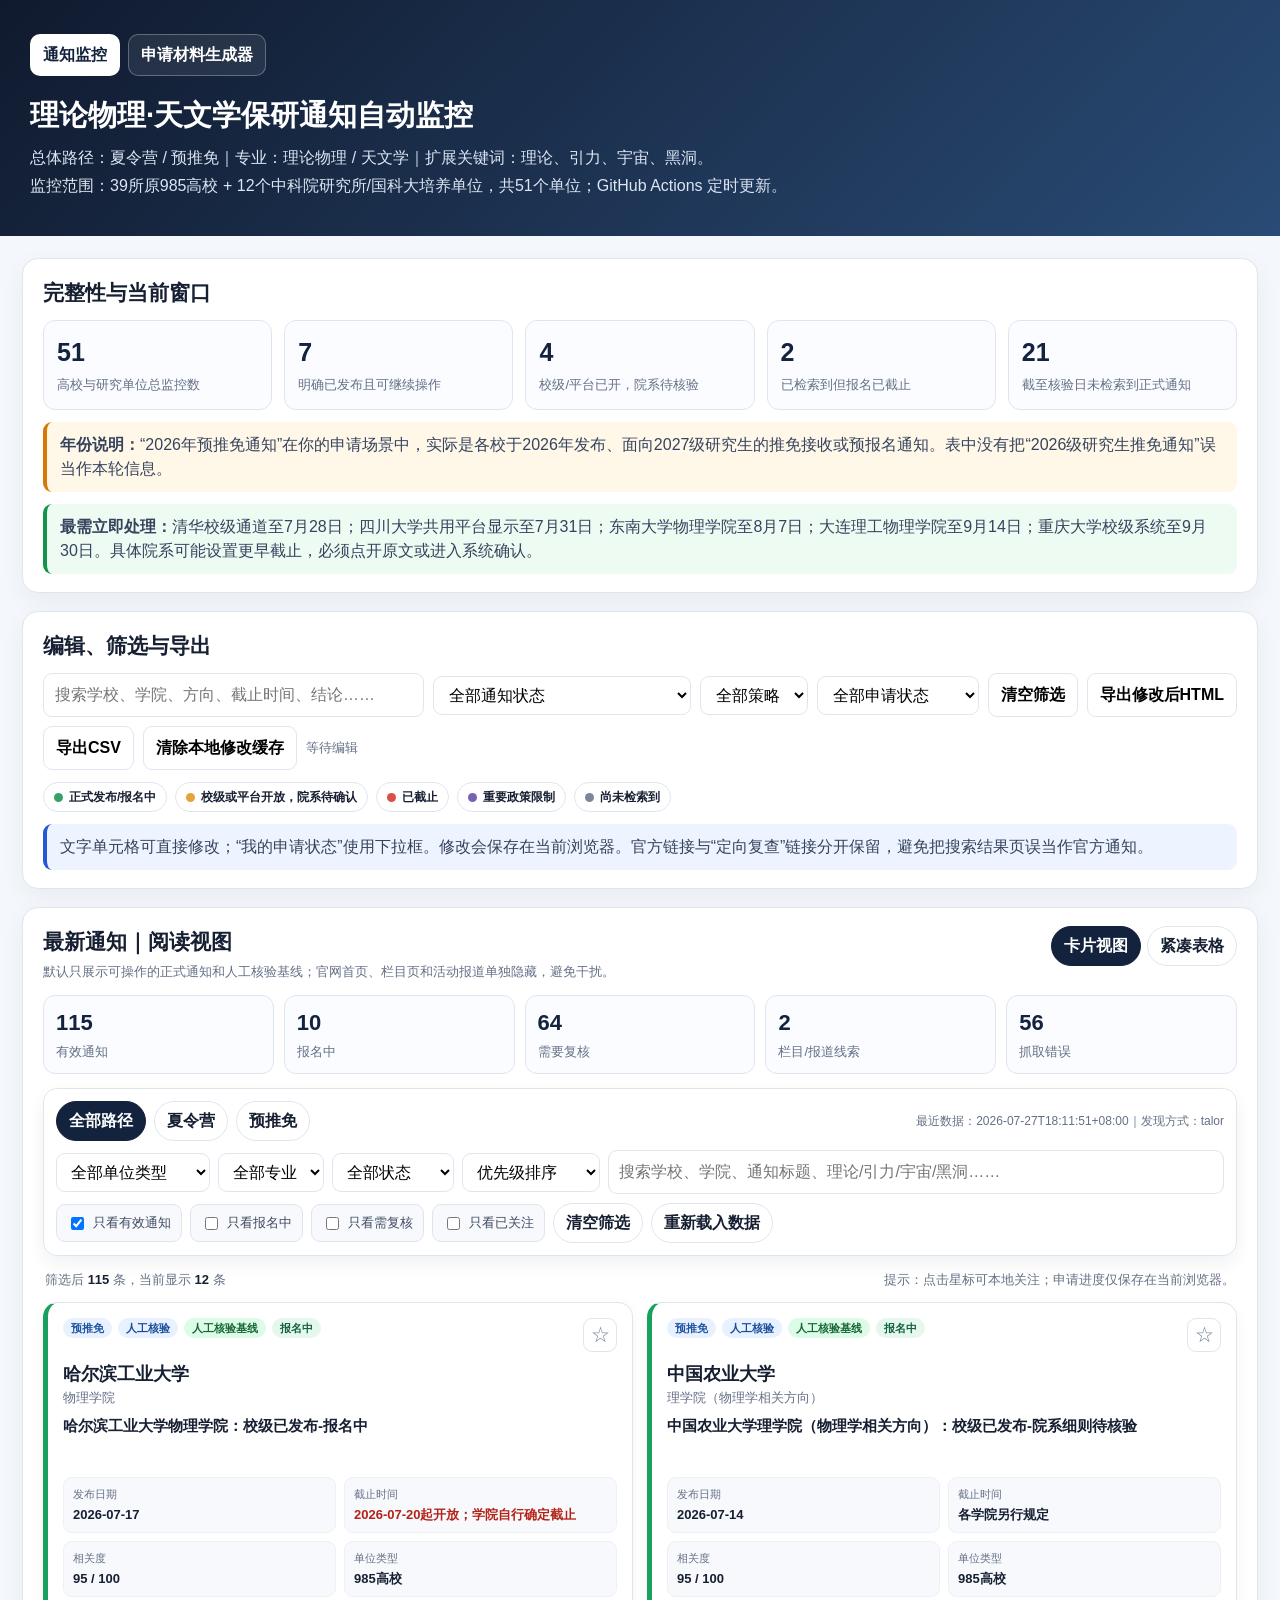
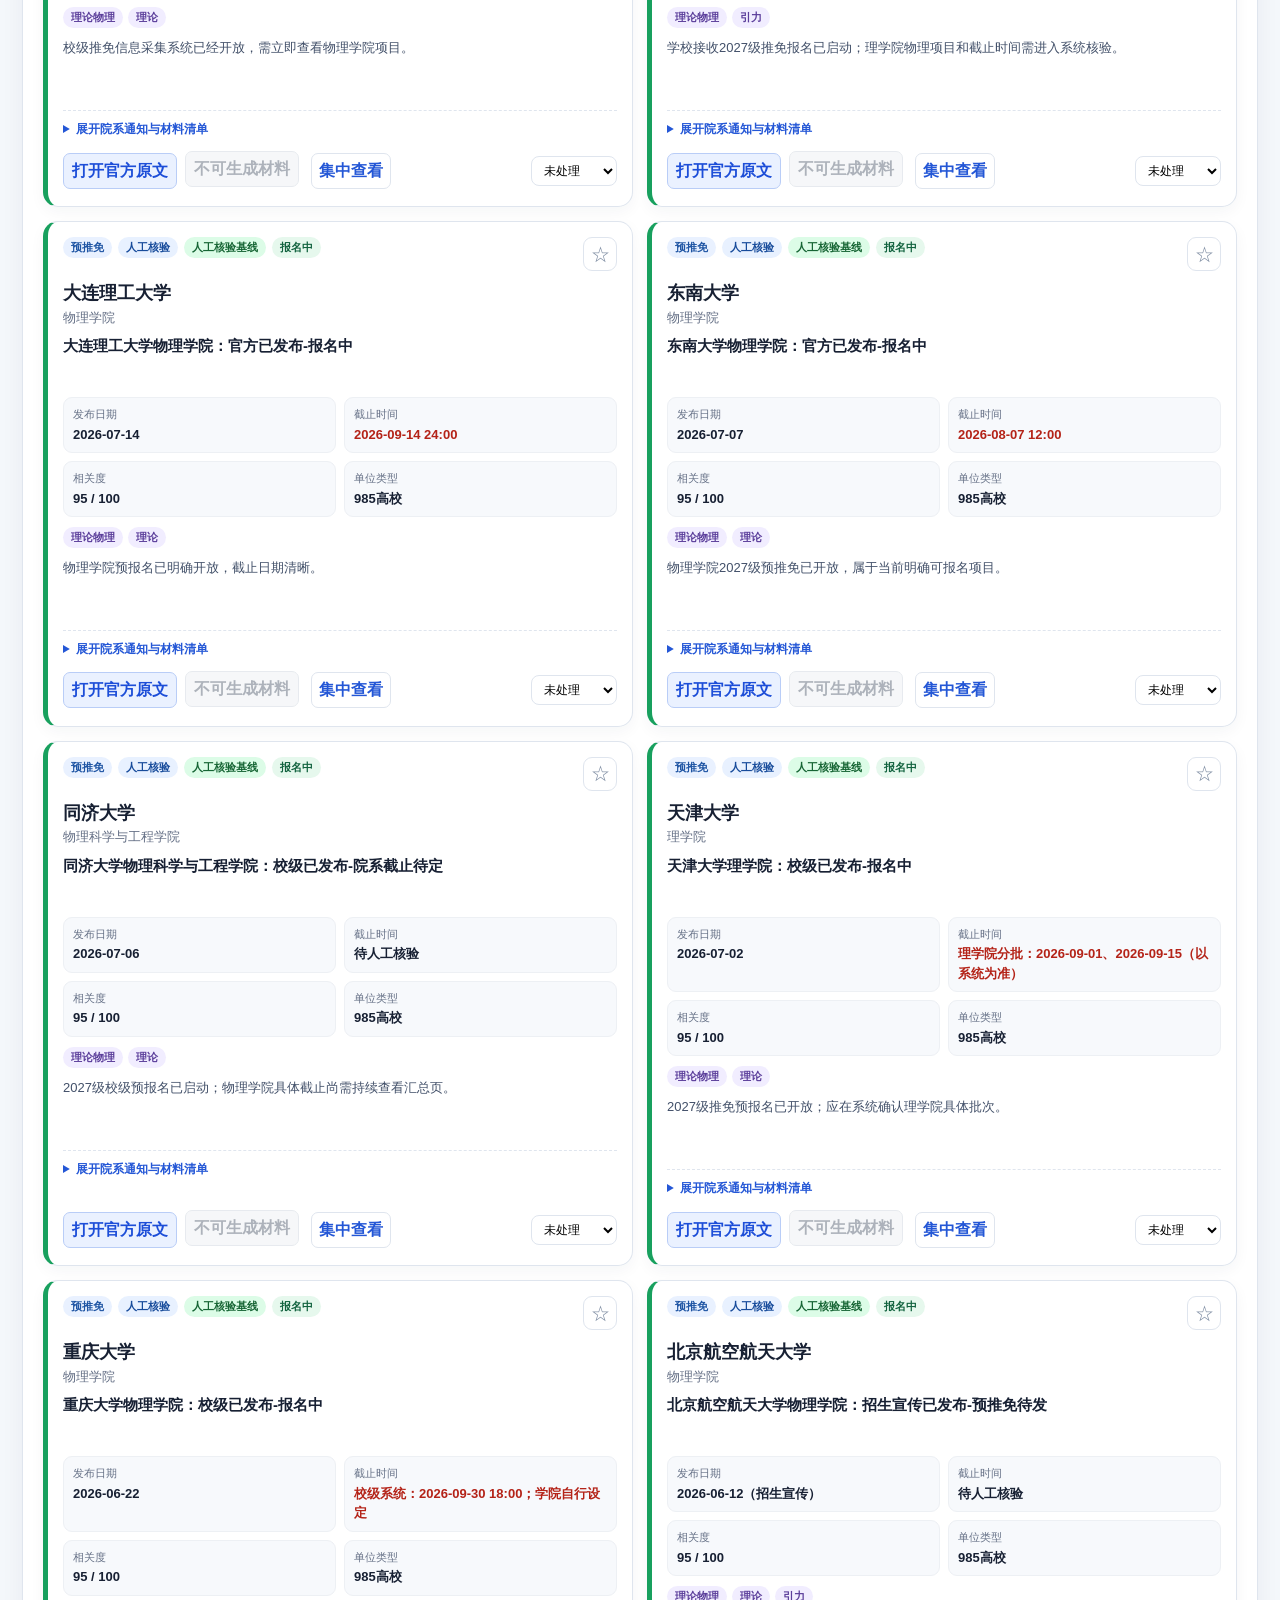
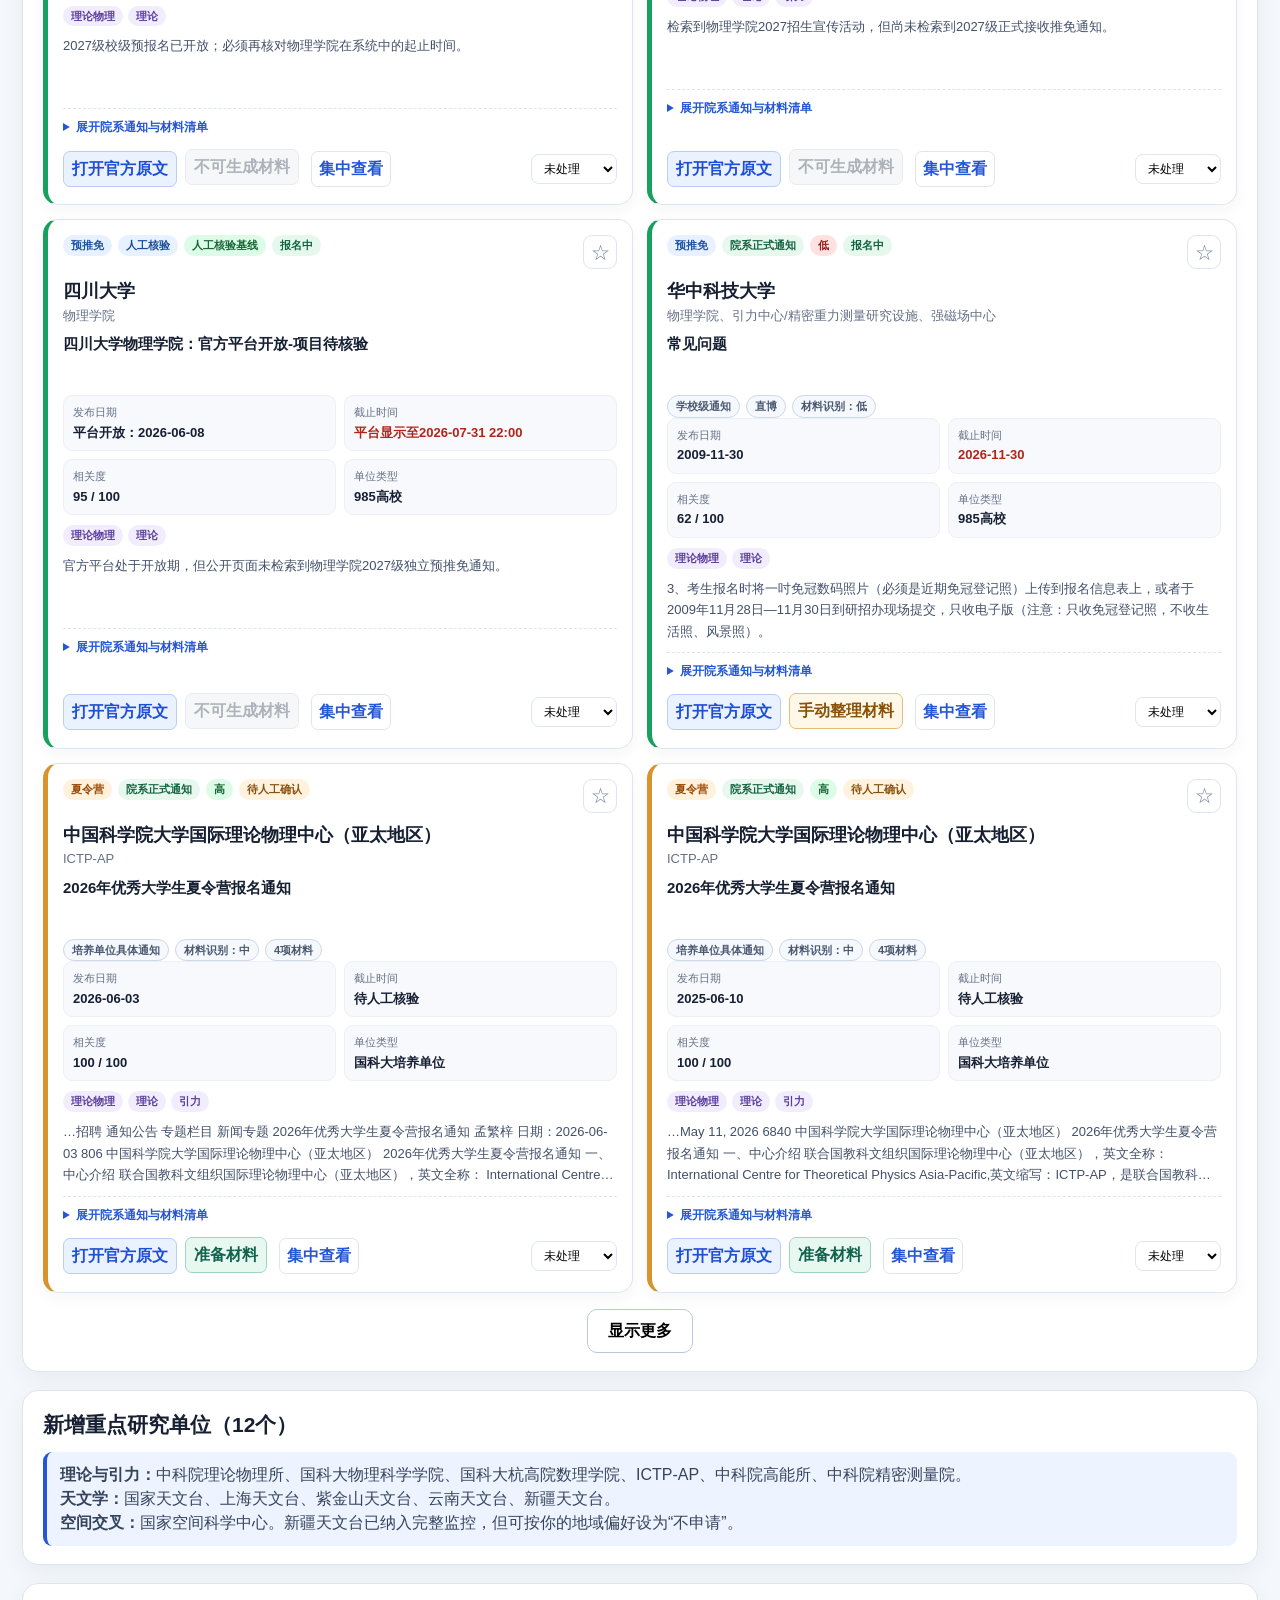
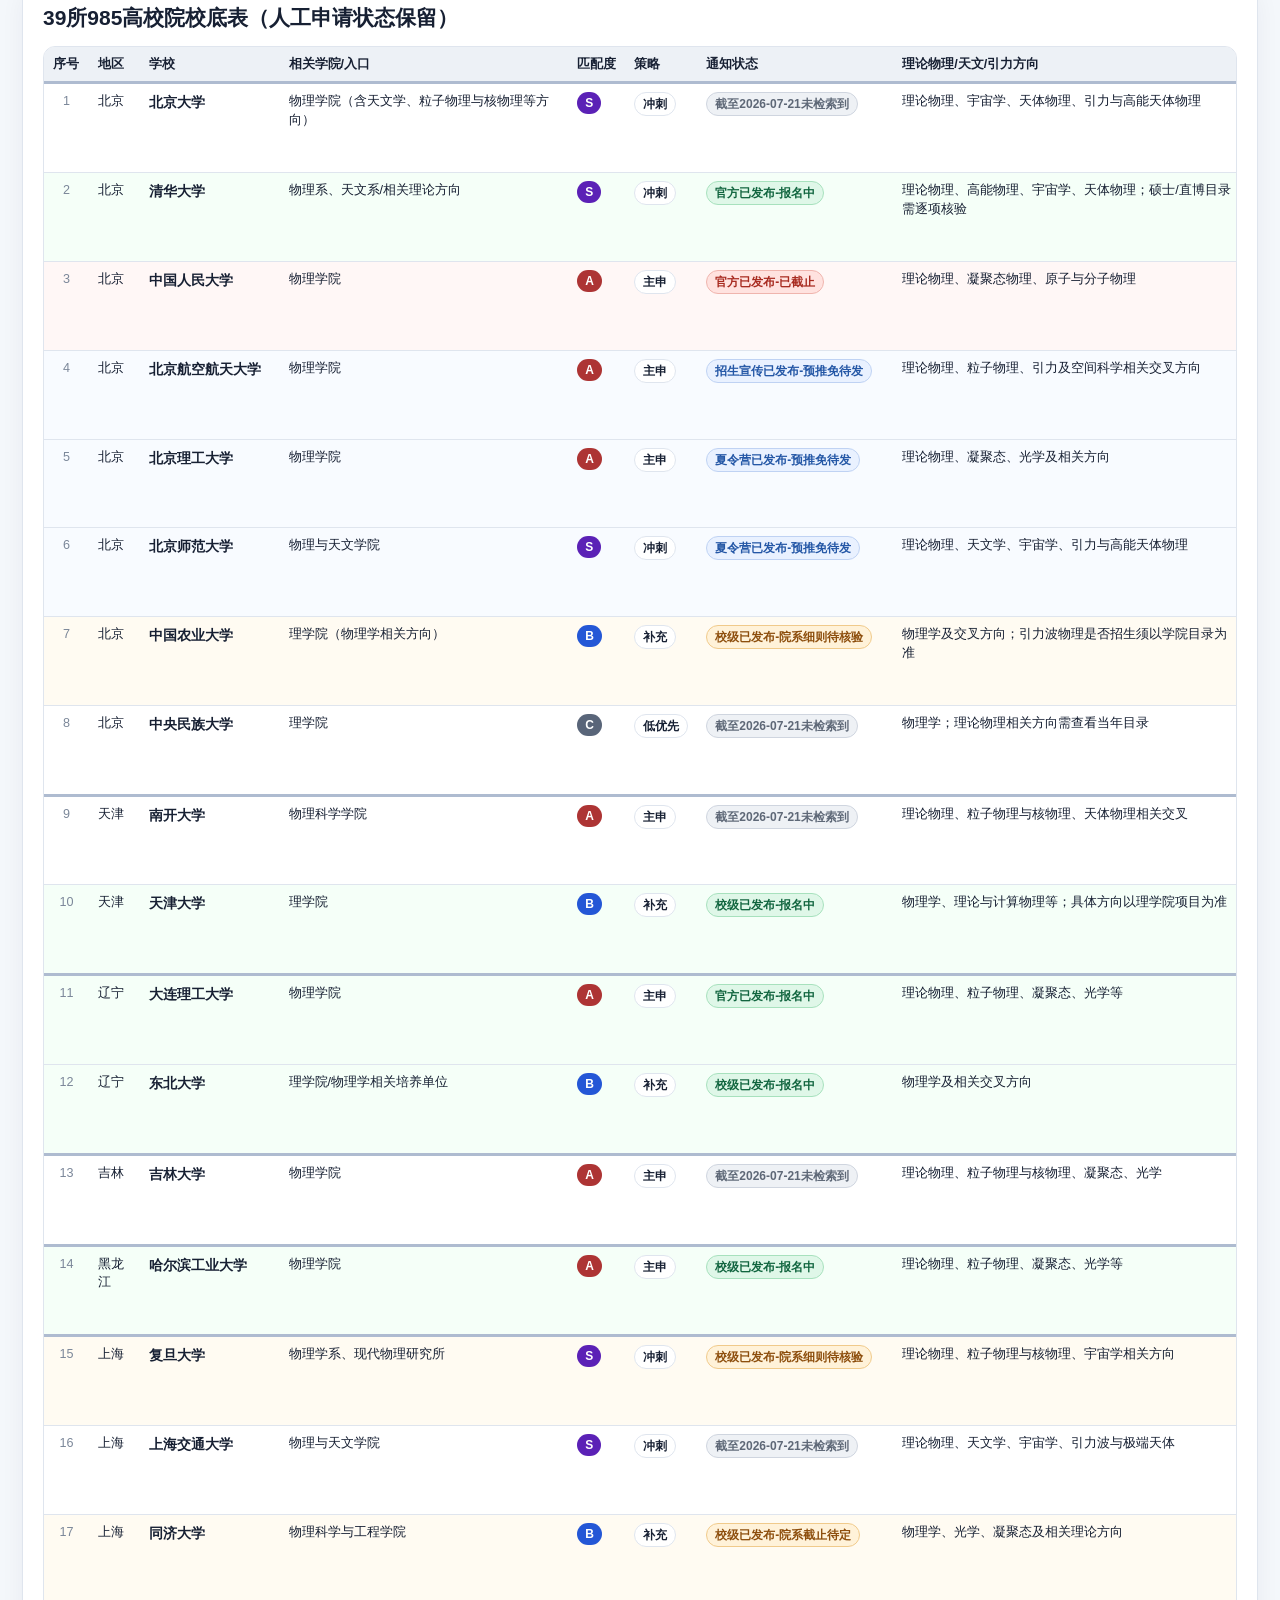
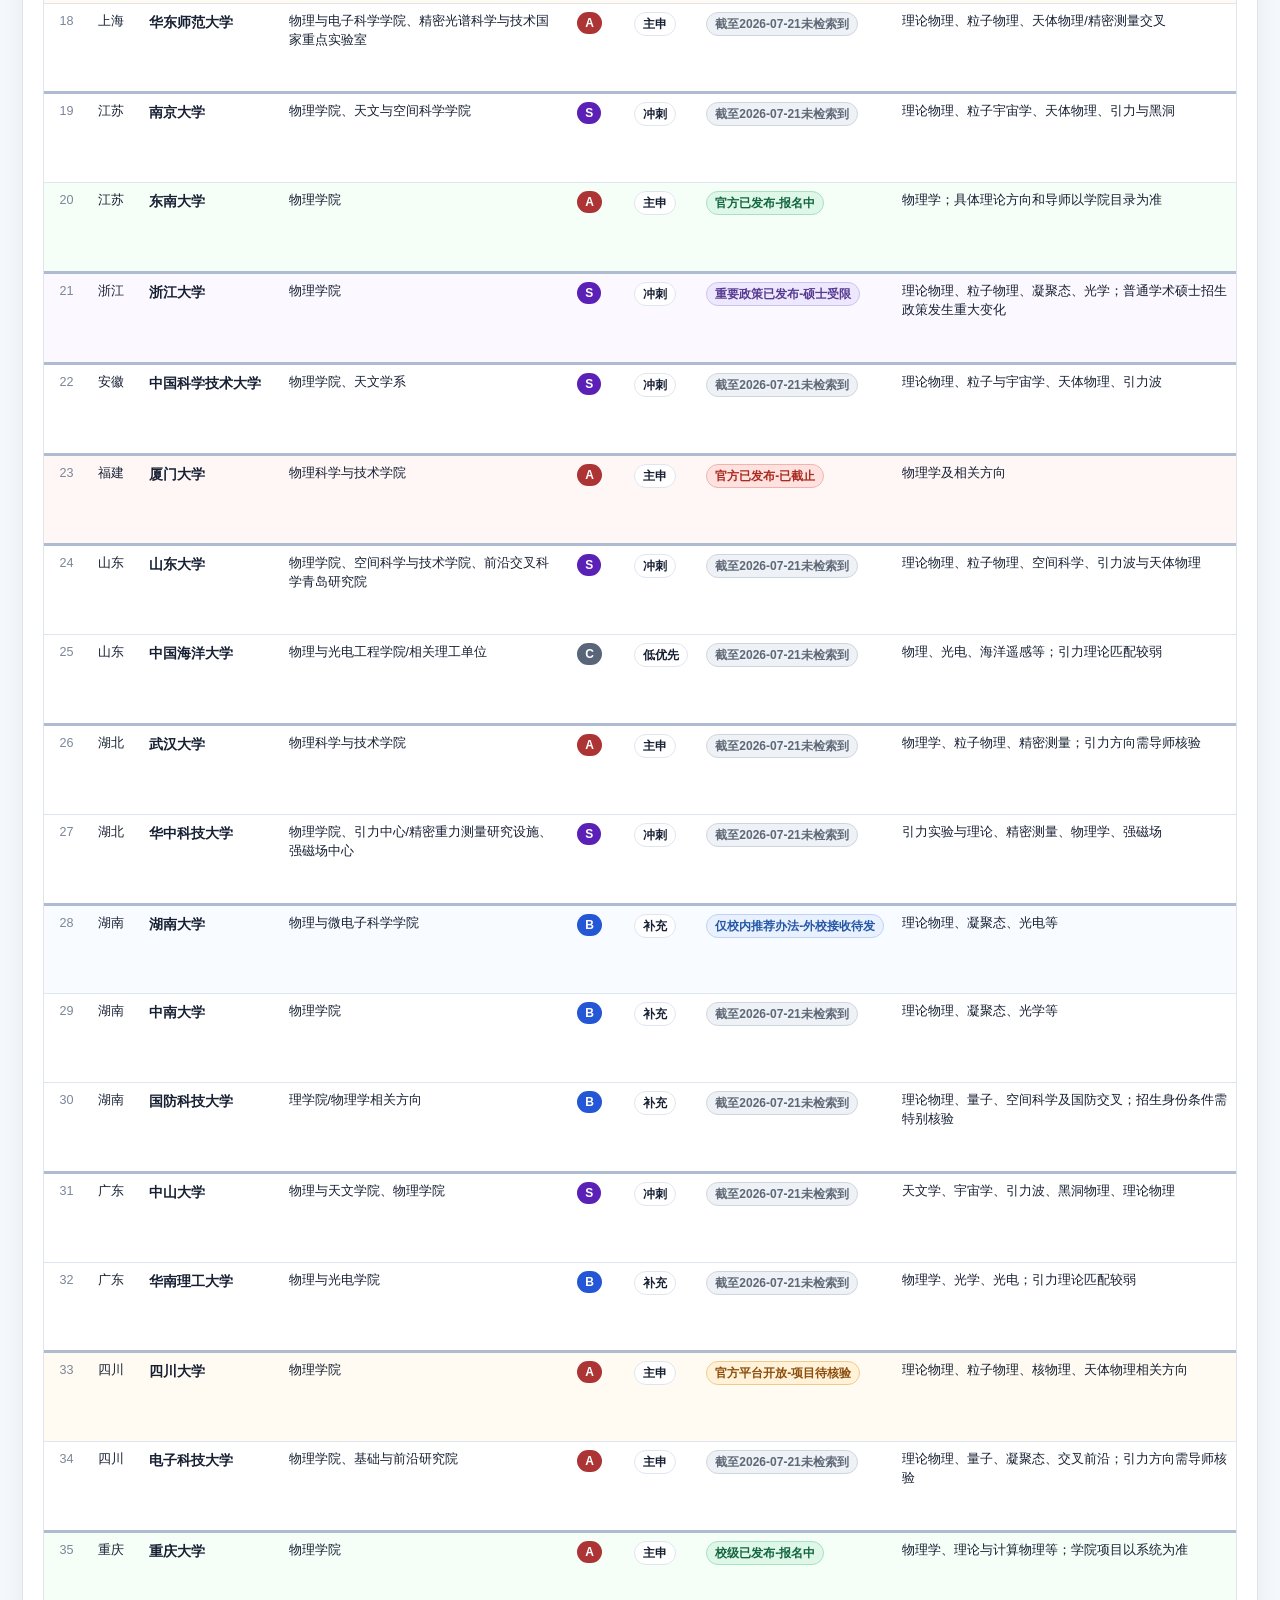
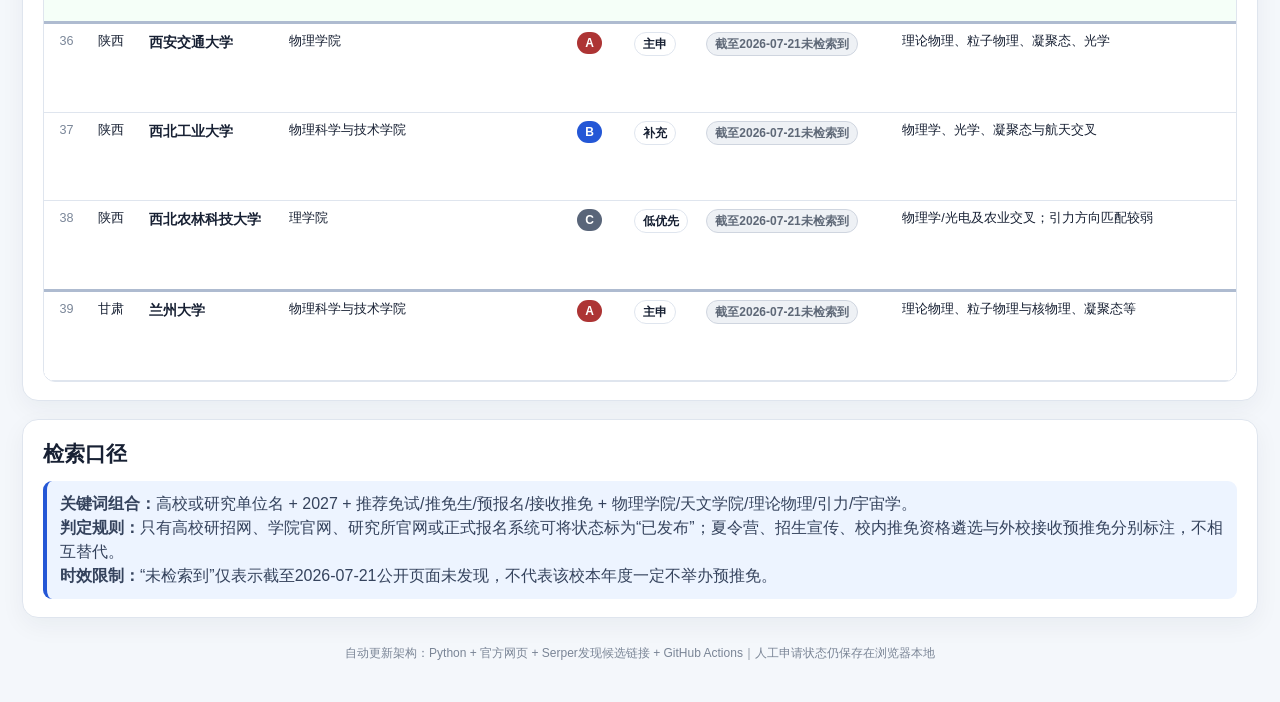
==== commit 112ad885: "Add files via upload 修复招生目录误抓、重复卡片和材料按钮" ====
--- a/index.html
+++ b/index.html
@@ -76,7 +76,7 @@
 .open-btn,.search-btn{display:inline-block;border-radius:7px;padding:5px 8px;font-weight:800;margin:1px 4px 4px 0}
 .open-btn{background:#eaf1ff;border:1px solid #b9cdf7;color:#1d4ed8}
 .search-btn{background:#f3f4f6;border:1px solid #d1d5db;color:#4b5563}
-.builder-btn{display:inline-block;border-radius:7px;padding:5px 8px;font-weight:850;margin:1px 4px 4px 0;background:#e7f8f0;border:1px solid #9fd6bd;color:#12634c;cursor:pointer}.builder-btn:hover{background:#d8f2e6;text-decoration:none}.builder-btn.disabled{background:#f1f3f5;border-color:#d9dee5;color:#7b8491;cursor:not-allowed;pointer-events:none}.material-list-auto{margin:4px 0 0;padding-left:20px}.material-list-auto li{margin:4px 0;line-height:1.45}.scope-line{display:flex;gap:6px;flex-wrap:wrap;margin-top:8px}.scope-chip{display:inline-block;border:1px solid #cfd8e6;background:#f5f8fc;border-radius:999px;padding:2px 8px;font-size:11px;font-weight:800;color:#4a5870}.builder-warning{font-size:12px;color:#8b4c0d;background:#fff8e8;border:1px solid #eed29a;border-radius:8px;padding:7px 9px}
+.builder-btn{display:inline-block;border-radius:7px;padding:5px 8px;font-weight:850;margin:1px 4px 4px 0;background:#e7f8f0;border:1px solid #9fd6bd;color:#12634c;cursor:pointer}.builder-btn:hover{background:#d8f2e6;text-decoration:none}.builder-btn.manual{background:#fff7e8;border-color:#e6bd76;color:#8a5208}.builder-btn.manual:hover{background:#ffefd2}.builder-btn.disabled{cursor:not-allowed;opacity:.62;background:#f1f3f6;border-color:#d5dae2;color:#6d7788}.builder-btn.disabled{background:#f1f3f5;border-color:#d9dee5;color:#7b8491;cursor:not-allowed;pointer-events:none}.material-list-auto{margin:4px 0 0;padding-left:20px}.material-list-auto li{margin:4px 0;line-height:1.45}.scope-line{display:flex;gap:6px;flex-wrap:wrap;margin-top:8px}.scope-chip{display:inline-block;border:1px solid #cfd8e6;background:#f5f8fc;border-radius:999px;padding:2px 8px;font-size:11px;font-weight:800;color:#4a5870}.builder-warning{font-size:12px;color:#8b4c0d;background:#fff8e8;border:1px solid #eed29a;border-radius:8px;padding:7px 9px}
 [contenteditable="true"]{outline:1px dashed transparent}
 [contenteditable="true"]:hover{outline-color:#91ade2;background:#f7faff}
 [contenteditable="true"]:focus{outline:2px solid var(--blue);background:#fff}
@@ -1302,6 +1302,23 @@
 const AUTO_STORE='physics_baoyan_auto_status_v2';
 function escAuto(s){return String(s??'').replace(/[&<>"']/g,c=>({'&':'&amp;','<':'&lt;','>':'&gt;','"':'&quot;',"'":'&#39;'}[c]));}
 function normalizeText(s){return String(s??'').replace(/\s+/g,' ').trim();}
+function isCatalogRecord(x){
+  const title=normalizeText(x?.title),url=String(x?.url||'');
+  return /(招生专业目录|专业目录[_｜| -]*推荐免试|博士研究生招生目录|硕士研究生招生目录|导师目录)/.test(title)||/\/publish\/(?:s01\/s0103|s03\/s0303)\//.test(url);
+}
+function recordValue(x){return [(x?.builder_ready===true)?1:0,Array.isArray(x?.material_items)?x.material_items.length:0,/具体通知/.test(String(x?.source_scope||''))?1:0,Number(x?.score||0)];}
+function betterRecord(a,b){const av=recordValue(a),bv=recordValue(b);for(let i=0;i<av.length;i++){if(av[i]!==bv[i])return av[i]>bv[i]?a:b;}return a;}
+function autoSourceItems(){
+  const raw=window.CRAWLER_DATA?.notices||[],map=new Map(),rest=[];
+  for(const x of raw){
+    if(isCatalogRecord(x))continue;
+    if(x?.record_type==='notice'&&x?.unit_id){
+      const title=normalizeText(x.title).replace(/[\s_｜|—–-]+/g,''),key=`${x.unit_id}|${x.route||''}|${title}`;
+      map.set(key,map.has(key)?betterRecord(map.get(key),x):x);
+    }else rest.push(x);
+  }
+  return [...rest,...map.values()];
+}
 function clipText(s,n=180){const t=normalizeText(s);return t.length>n?t.slice(0,n)+'…':t;}
 function verifyClass(v){if(v==='高'||v==='人工核验基线')return 'verify-high';if(v==='中')return 'verify-mid';return 'verify-low';}
 function routeClass(v){return v==='夏令营'?'route-summer':'route-pre';}
@@ -1311,6 +1328,7 @@
   return !x||x===school||generic.includes(x)||x.length<4;
 }
 function recordKind(x){
+  if(isCatalogRecord(x))return 'catalog';
   if(x.record_type==='school_policy')return 'policy';
   if(x.record_type==='notice'&&x.origin==='crawler')return 'notice';
   if(x.origin==='existing_dashboard'||x.verification==='人工核验基线')return 'baseline';
@@ -1325,8 +1343,8 @@
   if(isGenericTitle(title,x.school))return 'lead';
   return 'lead';
 }
-function kindLabel(k){return {baseline:'人工核验',notice:'院系正式通知',policy:'校级总办法',report:'活动报道',lead:'栏目线索'}[k]||'线索';}
-function kindClass(k){return {baseline:'kind-baseline',notice:'kind-notice',policy:'kind-policy',report:'kind-report',lead:'kind-lead'}[k]||'kind-lead';}
+function kindLabel(k){return {baseline:'人工核验',notice:'院系正式通知',policy:'校级总办法',catalog:'招生目录',report:'活动报道',lead:'栏目线索'}[k]||'线索';}
+function kindClass(k){return {baseline:'kind-baseline',notice:'kind-notice',policy:'kind-policy',catalog:'kind-lead',report:'kind-report',lead:'kind-lead'}[k]||'kind-lead';}
 function displayTitle(x){const k=recordKind(x);if(k==='policy')return `${x.school}｜学校级总办法（仅作政策参考）`;if(k==='lead'&&isGenericTitle(x.title,x.school))return `${x.school}｜官网栏目线索（尚未定位具体通知）`;return normalizeText(x.title)||`${x.school} ${x.route}通知`;}
 function usefulSnippet(x){
   const k=recordKind(x);
@@ -1358,7 +1376,7 @@
 function filteredAutoItems(){
   const data=window.CRAWLER_DATA||{notices:[]};const type=document.getElementById('autoType')?.value||'';const major=document.getElementById('autoMajor')?.value||'';const status=document.getElementById('autoStatus')?.value||'';const q=normalizeText(document.getElementById('autoSearch')?.value).toLowerCase();
   const actionable=document.getElementById('autoActionable')?.checked;const openOnly=document.getElementById('autoOpenOnly')?.checked;const reviewOnly=document.getElementById('autoReviewOnly')?.checked;const followOnly=document.getElementById('autoFollowOnly')?.checked;
-  let items=(data.notices||[]).filter(x=>{
+  let items=autoSourceItems().filter(x=>{
     const kind=recordKind(x);if(AUTO_STATE.route&&x.route!==AUTO_STATE.route)return false;if(type&&x.institution_type!==type)return false;if(major&&!(x.majors||[]).includes(major))return false;if(status&&x.status!==status)return false;if(actionable&&!['baseline','notice'].includes(kind))return false;if(openOnly&&x.status!=='报名中')return false;if(reviewOnly&&(x.verification==='高'||x.verification==='人工核验基线'))return false;if(followOnly&&!isFollowed(x.id))return false;if(q&&!JSON.stringify(x).toLowerCase().includes(q))return false;return true;
   });
   const sort=document.getElementById('autoSort')?.value||'priority';
@@ -1384,7 +1402,8 @@
 }
 function builderActionHtml(x,label='准备材料'){
   if(canBuildFromNotice(x))return `<a class="builder-btn" href="${builderHref(x)}" onclick="setAutoProgress('${escAuto(x.id)}','准备申请')">${escAuto(label)}</a>`;
-  return `<span class="builder-btn disabled" title="需要院系具体通知且至少识别3项材料">材料待院系细则</span>`;
+  if(recordKind(x)==='notice'&&!isCatalogRecord(x))return `<a class="builder-btn manual" href="${builderHref(x)}" onclick="setAutoProgress('${escAuto(x.id)}','准备申请')" title="自动识别未完成，可进入生成器手动补充">手动整理材料</a>`;
+  return `<span class="builder-btn disabled" title="该条不是院系申请通知，不能据此生成材料">不可生成材料</span>`;
 }
 function renderNoticeCard(x){
   const k=recordKind(x),dl=deadlineInfo(x),follow=isFollowed(x.id),summary=usefulSnippet(x);
@@ -1408,7 +1427,7 @@
 }
 function loadMoreNotices(){AUTO_STATE.visible+=12;renderAutoResults(false);}
 function resetAutoFilters(){AUTO_STATE.route='';document.querySelectorAll('#routeTabs button').forEach((b,i)=>b.classList.toggle('active',i===0));['autoType','autoMajor','autoStatus'].forEach(id=>document.getElementById(id).value='');document.getElementById('autoSort').value='priority';document.getElementById('autoSearch').value='';document.getElementById('autoActionable').checked=true;document.getElementById('autoOpenOnly').checked=false;document.getElementById('autoReviewOnly').checked=false;document.getElementById('autoFollowOnly').checked=false;renderAutoResults();}
-function openNoticeDialog(id){const x=(window.CRAWLER_DATA?.notices||[]).find(v=>String(v.id)===String(id));if(!x)return;const dl=deadlineInfo(x),k=recordKind(x);document.getElementById('dialogBody').innerHTML=`<div class="dialog-head"><div><div class="badge-line"><span class="route-chip ${routeClass(x.route)}">${escAuto(x.route)}</span><span class="kind-chip ${kindClass(k)}">${kindLabel(k)}</span><span class="verify-chip ${verifyClass(x.verification)}">${escAuto(x.verification)}</span></div><h3>${escAuto(x.school)}</h3><div class="notice-college">${escAuto(x.college||'')}</div>${scopeChips(x)}</div><button class="dialog-close" onclick="document.getElementById('noticeDialog').close()">×</button></div><div class="dialog-section"><h4>${escAuto(displayTitle(x))}</h4><p>${escAuto(usefulSnippet(x))}</p></div><div class="dialog-section"><h4>日期与状态</h4><p>发布日期：${escAuto(x.published_at||'待识别')}
+function openNoticeDialog(id){const x=autoSourceItems().find(v=>String(v.id)===String(id));if(!x)return;const dl=deadlineInfo(x),k=recordKind(x);document.getElementById('dialogBody').innerHTML=`<div class="dialog-head"><div><div class="badge-line"><span class="route-chip ${routeClass(x.route)}">${escAuto(x.route)}</span><span class="kind-chip ${kindClass(k)}">${kindLabel(k)}</span><span class="verify-chip ${verifyClass(x.verification)}">${escAuto(x.verification)}</span></div><h3>${escAuto(x.school)}</h3><div class="notice-college">${escAuto(x.college||'')}</div>${scopeChips(x)}</div><button class="dialog-close" onclick="document.getElementById('noticeDialog').close()">×</button></div><div class="dialog-section"><h4>${escAuto(displayTitle(x))}</h4><p>${escAuto(usefulSnippet(x))}</p></div><div class="dialog-section"><h4>日期与状态</h4><p>发布日期：${escAuto(x.published_at||'待识别')}
 截止时间：${escAuto(dl.raw)}
 自动状态：${escAuto(x.status||'待确认')}
 相关度：${escAuto(x.score??'—')} / 100</p></div><div class="dialog-section"><h4>院系材料清单</h4>${materialDetailHtml(x)}</div><div class="dialog-section"><h4>考核与备注</h4><p>考核：${escAuto(x.exam||'待人工核验')}
@@ -1420,7 +1439,7 @@
   });
 }
 function initCrawlerPanel(){
-  const data=window.CRAWLER_DATA||{meta:{},notices:[],report:{}};const rep=data.report||{},items=data.notices||[];const actionable=items.filter(x=>['baseline','notice'].includes(recordKind(x)));document.getElementById('autoTotal').textContent=actionable.length;document.getElementById('autoOpen').textContent=actionable.filter(x=>x.status==='报名中').length;document.getElementById('autoReview').textContent=actionable.filter(x=>x.verification!=='高'&&x.verification!=='人工核验基线').length;document.getElementById('autoLeads').textContent=items.length-actionable.length;document.getElementById('autoErrors').textContent=(rep.errors||[]).length;document.getElementById('autoUpdated').textContent='最近数据：'+(data.meta?.generated_at||rep.run_at||'未知')+'｜发现方式：'+(rep.search_provider||'none');
+  const data=window.CRAWLER_DATA||{meta:{},notices:[],report:{}};const rep=data.report||{},items=autoSourceItems();const actionable=items.filter(x=>['baseline','notice'].includes(recordKind(x)));document.getElementById('autoTotal').textContent=actionable.length;document.getElementById('autoOpen').textContent=actionable.filter(x=>x.status==='报名中').length;document.getElementById('autoReview').textContent=actionable.filter(x=>x.verification!=='高'&&x.verification!=='人工核验基线').length;document.getElementById('autoLeads').textContent=items.length-actionable.length;document.getElementById('autoErrors').textContent=(rep.errors||[]).length;document.getElementById('autoUpdated').textContent='最近数据：'+(data.meta?.generated_at||rep.run_at||'未知')+'｜发现方式：'+(rep.search_provider||'none');
   document.querySelectorAll('#routeTabs button').forEach(btn=>btn.addEventListener('click',()=>{document.querySelectorAll('#routeTabs button').forEach(x=>x.classList.remove('active'));btn.classList.add('active');AUTO_STATE.route=btn.dataset.route||'';renderAutoResults();}));
   document.querySelectorAll('#viewSwitch button').forEach(btn=>btn.addEventListener('click',()=>{document.querySelectorAll('#viewSwitch button').forEach(x=>x.classList.remove('active'));btn.classList.add('active');AUTO_STATE.view=btn.dataset.view;renderAutoResults(false);}));
   ['autoType','autoMajor','autoStatus','autoSort','autoActionable','autoOpenOnly','autoReviewOnly','autoFollowOnly'].forEach(id=>document.getElementById(id)?.addEventListener('change',()=>renderAutoResults()));document.getElementById('autoSearch')?.addEventListener('input',()=>renderAutoResults());
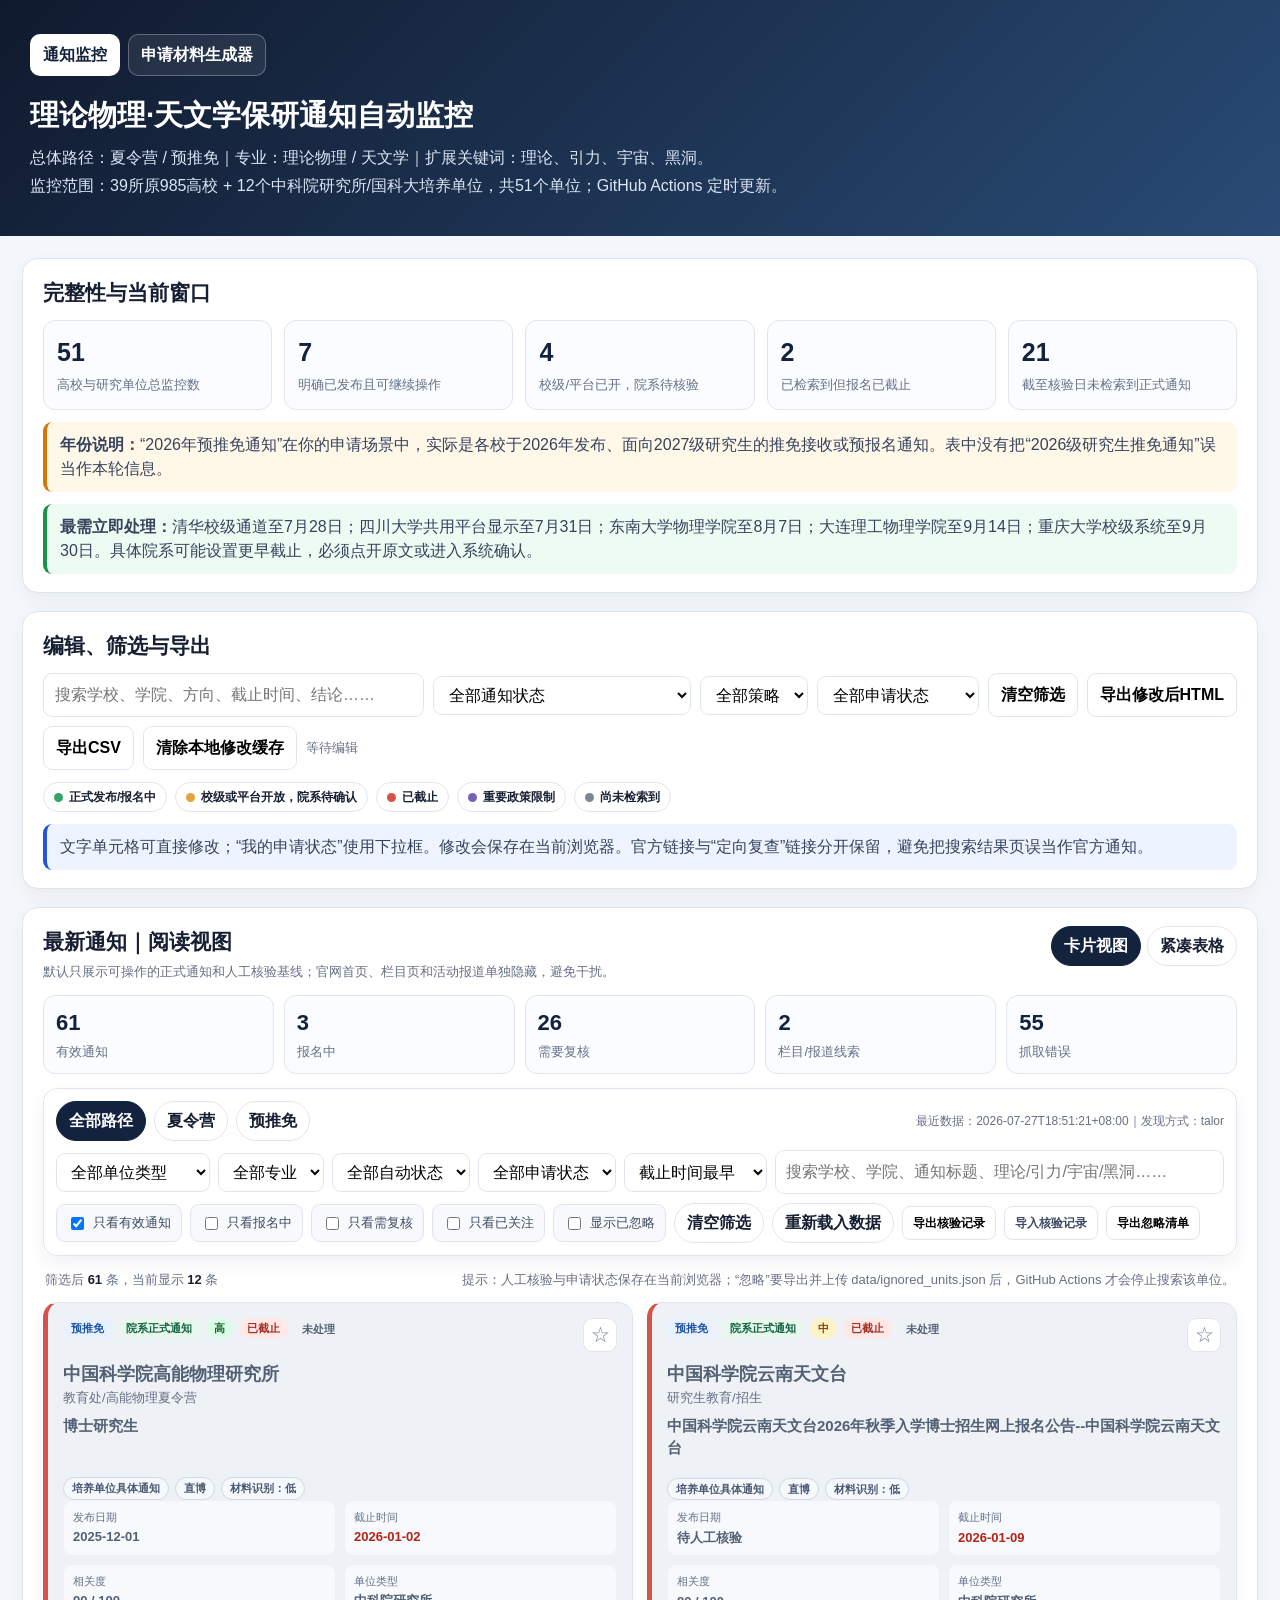
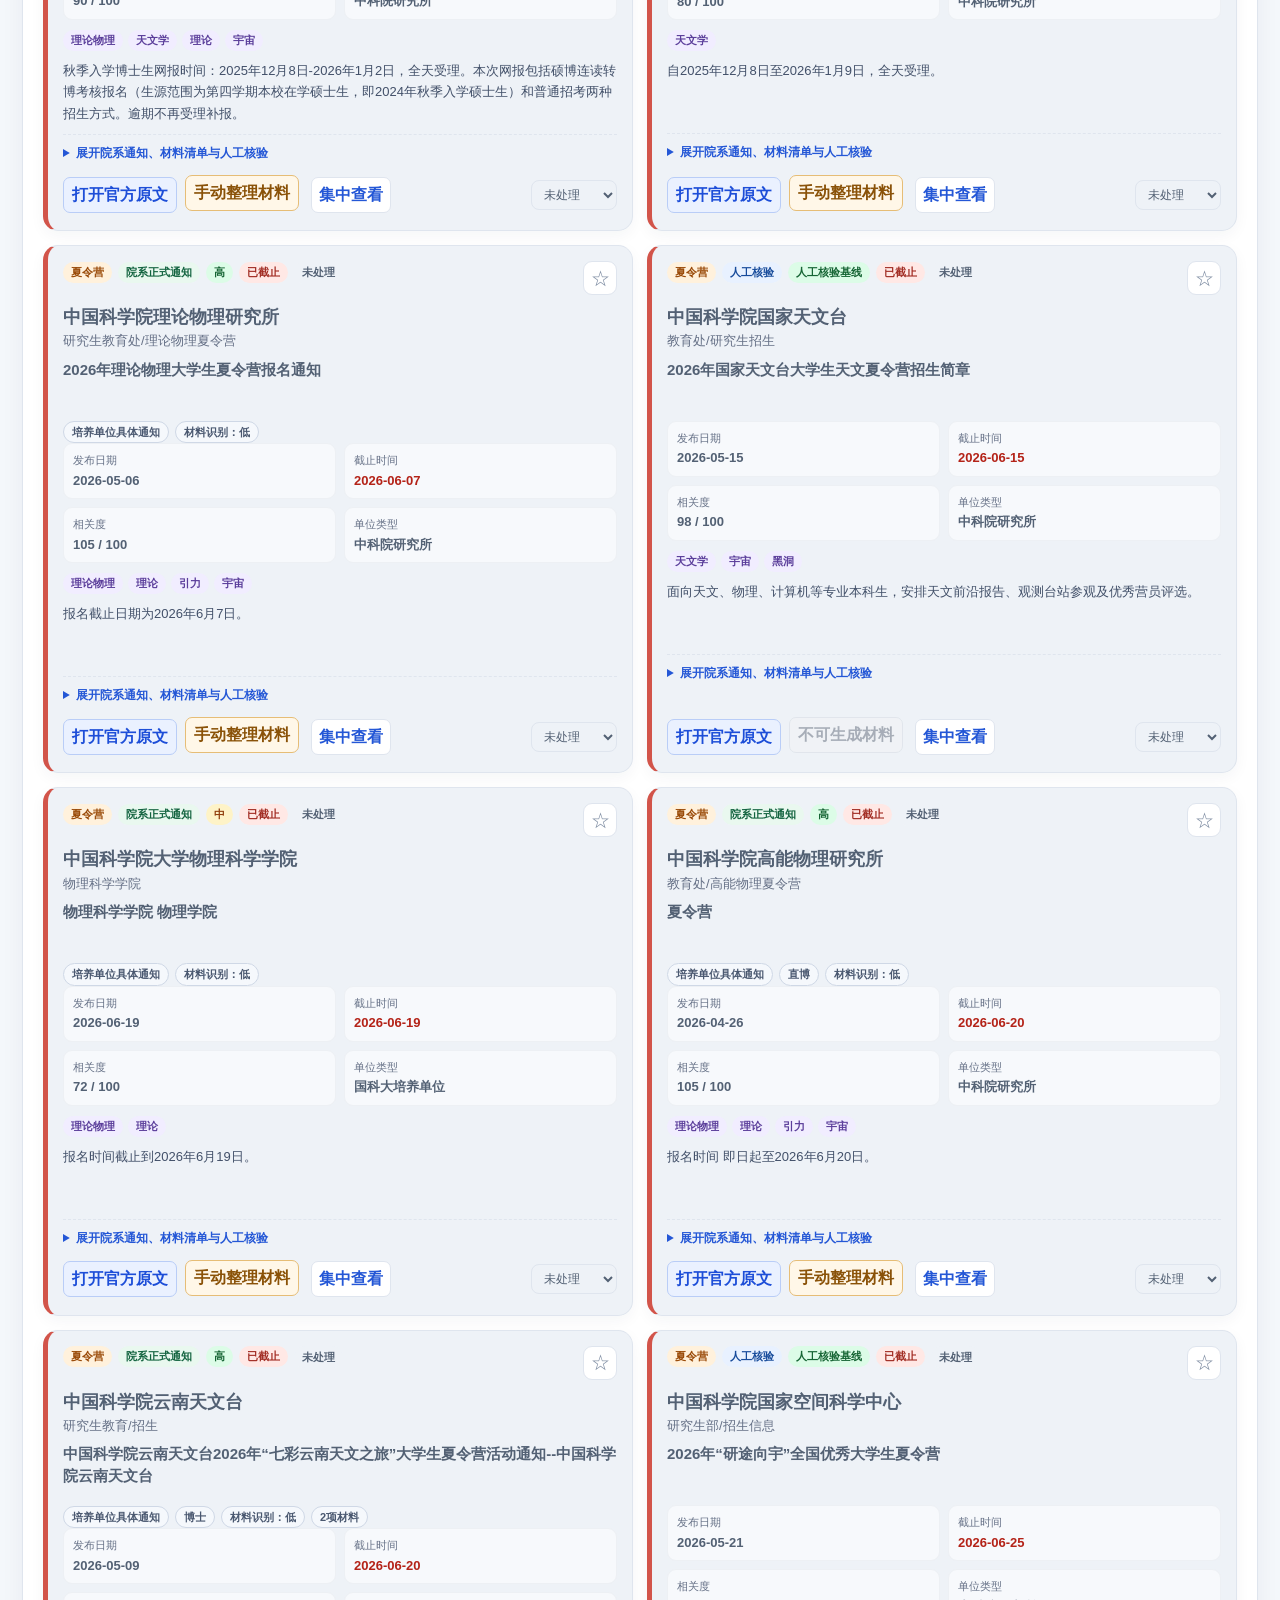
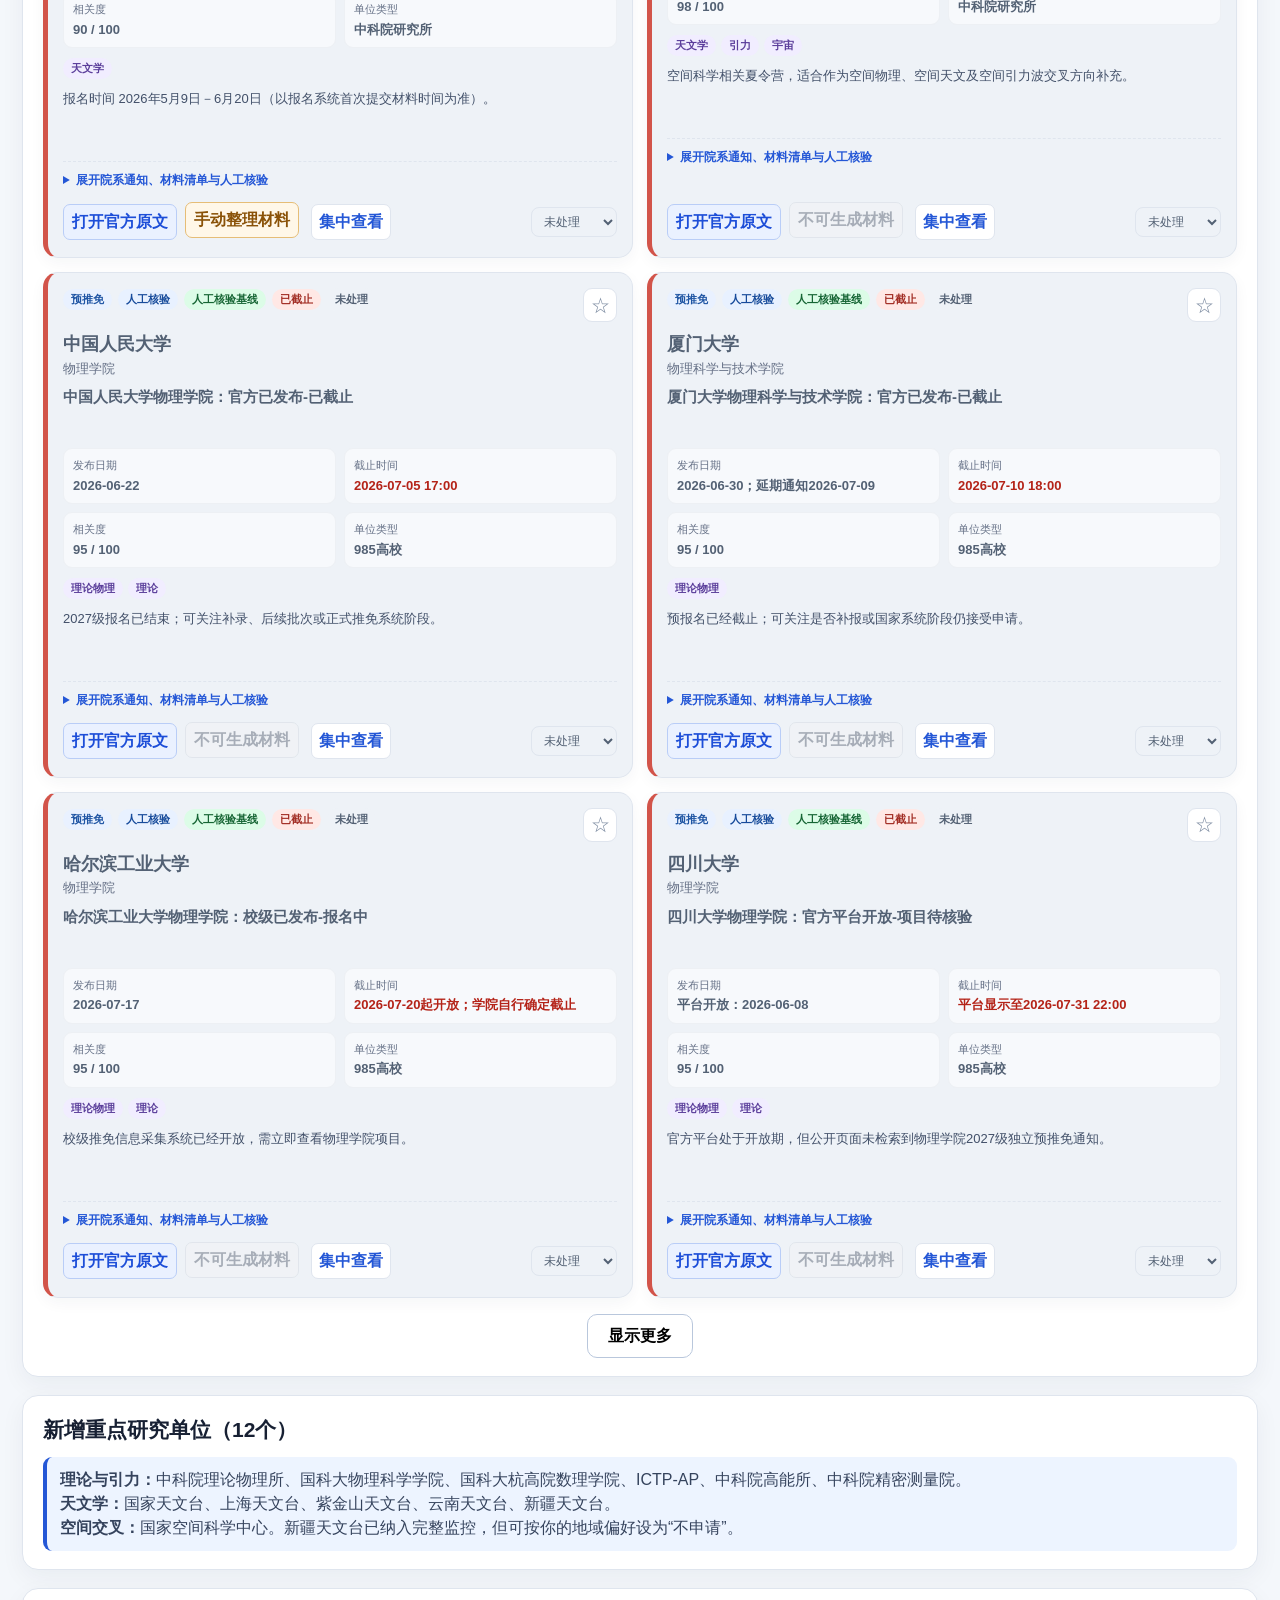
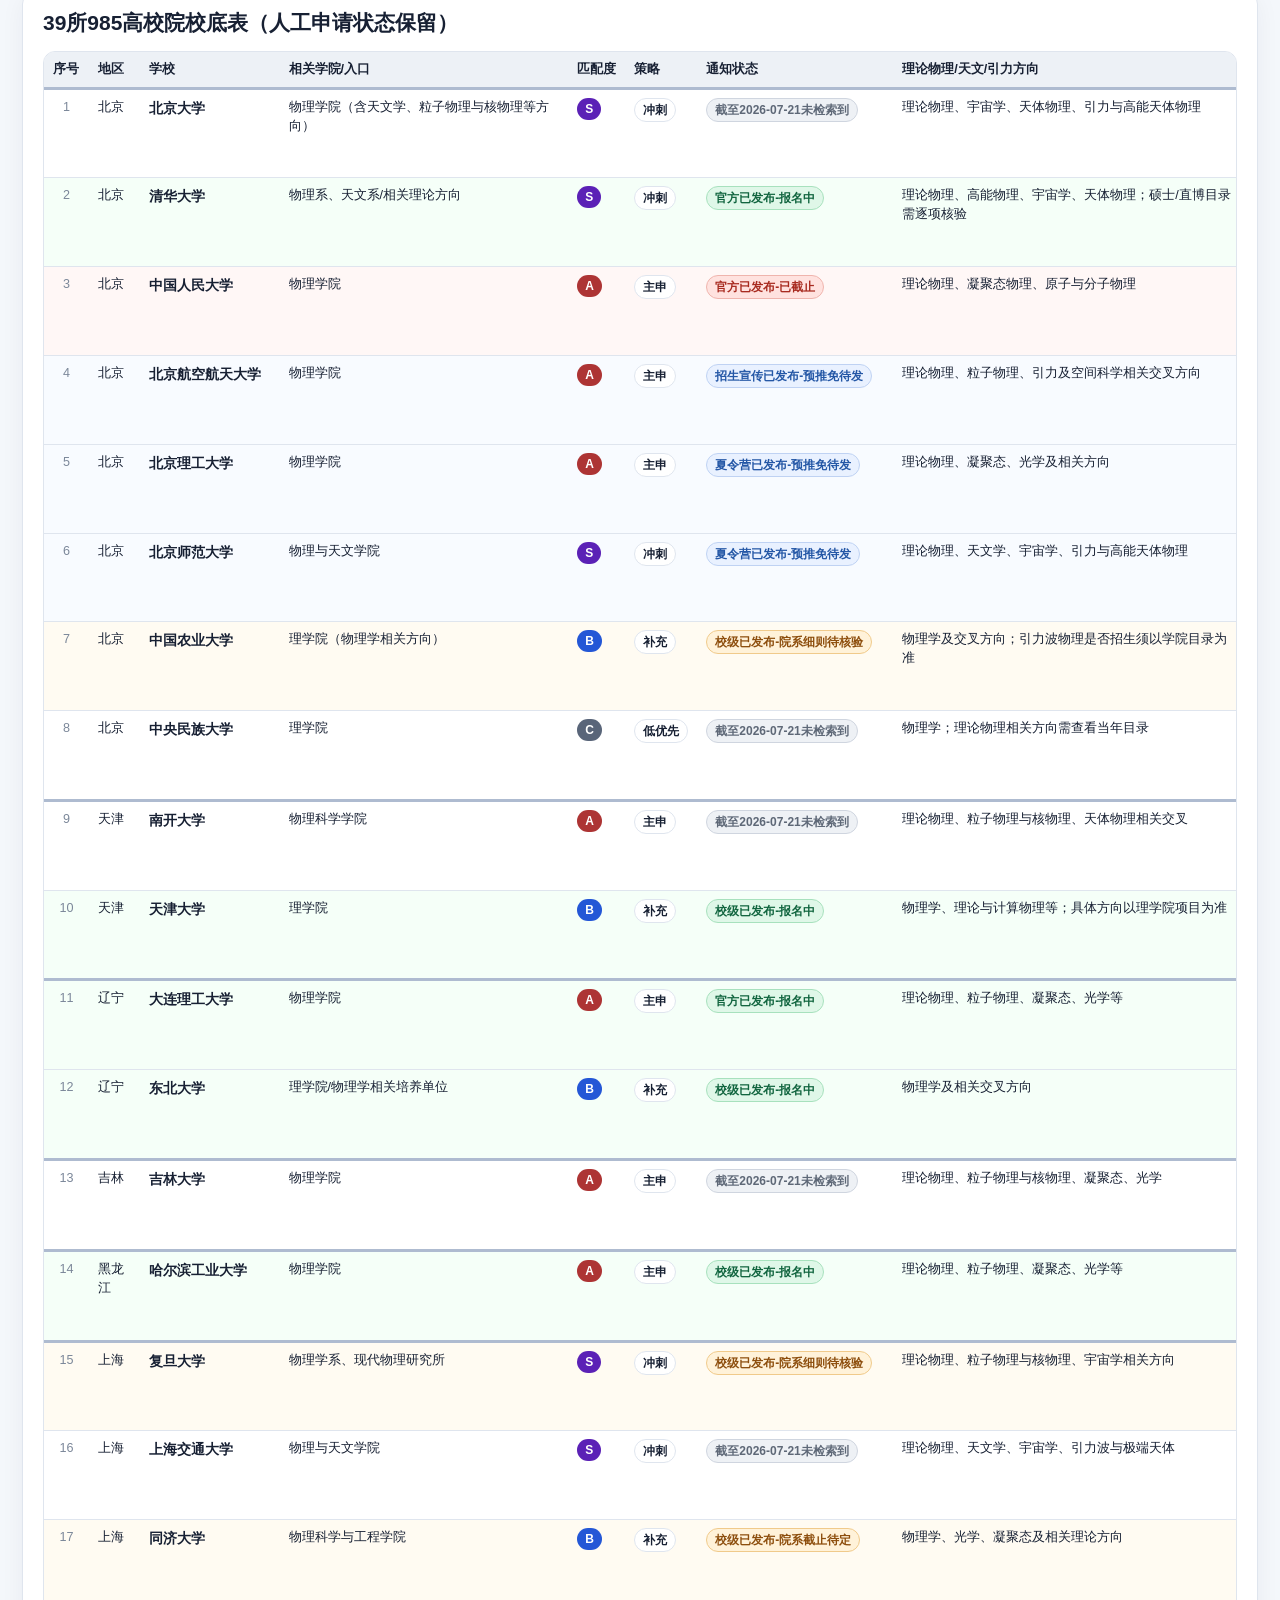
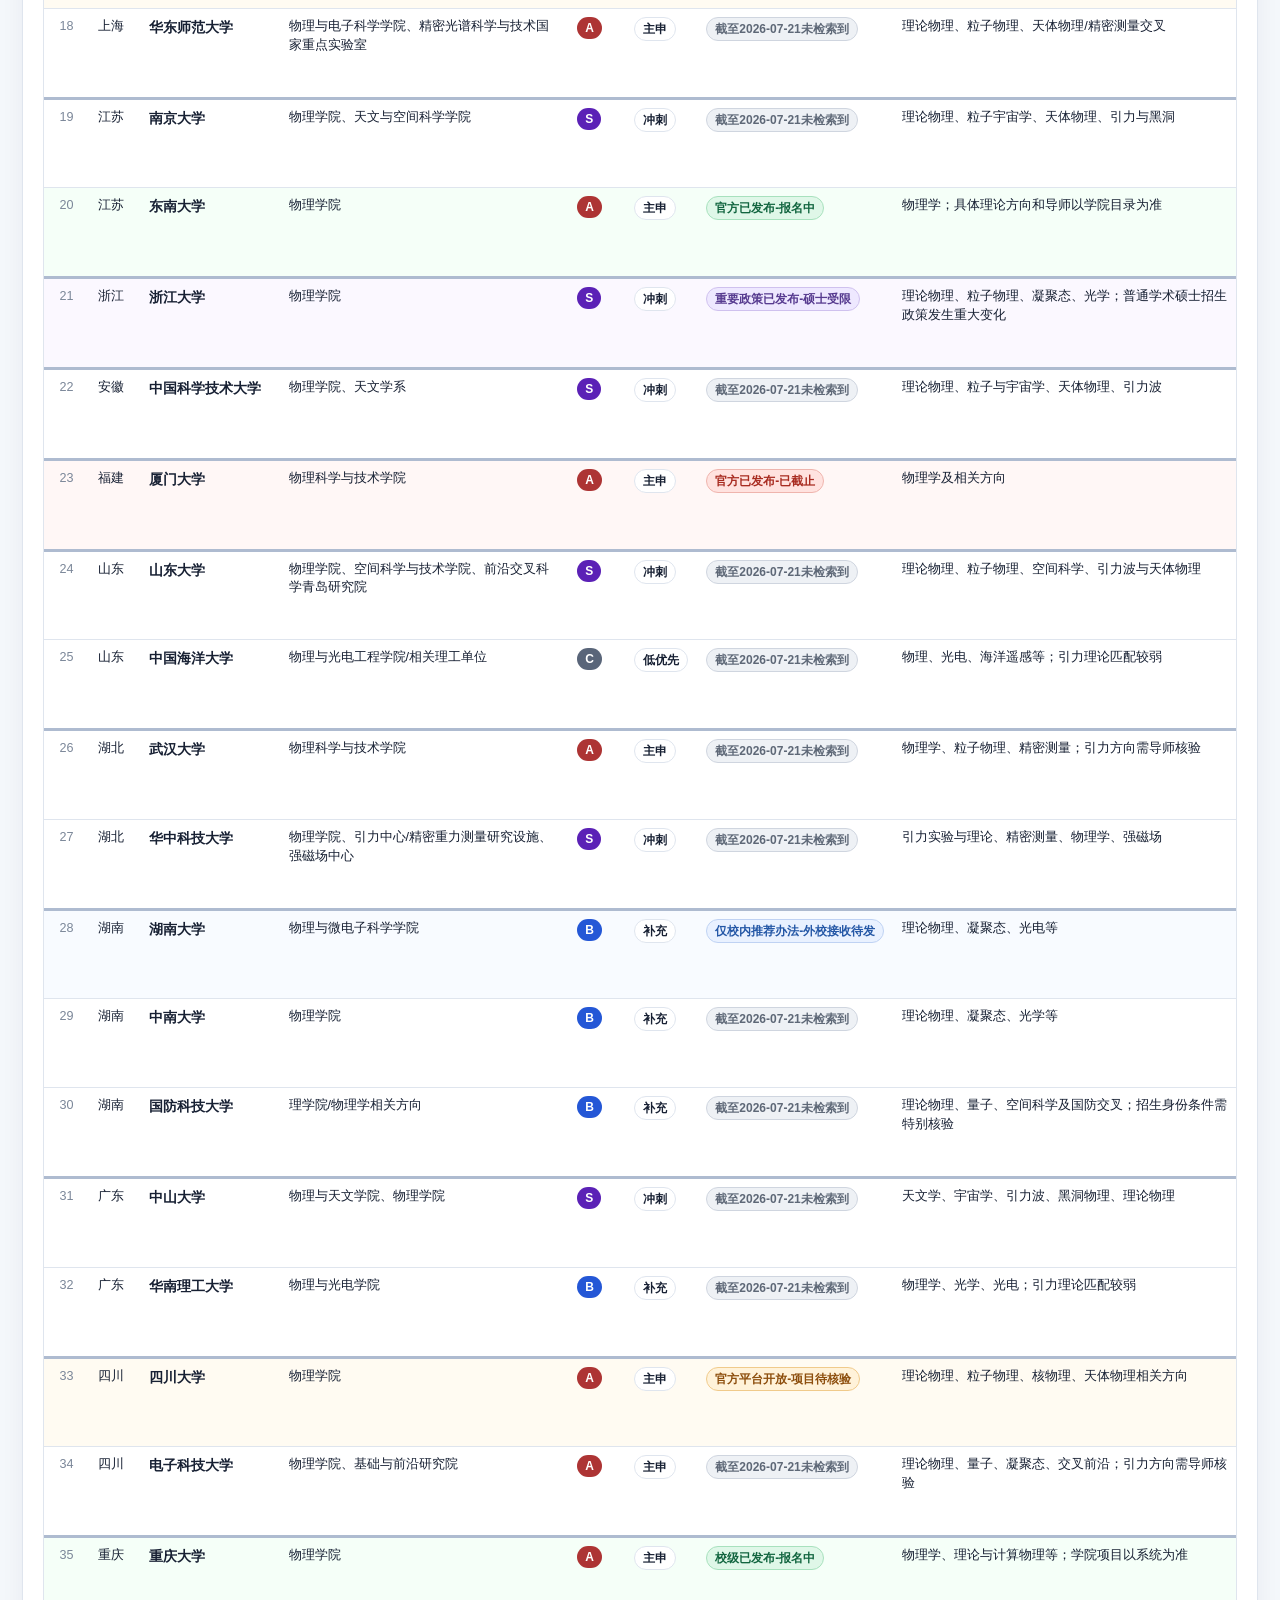
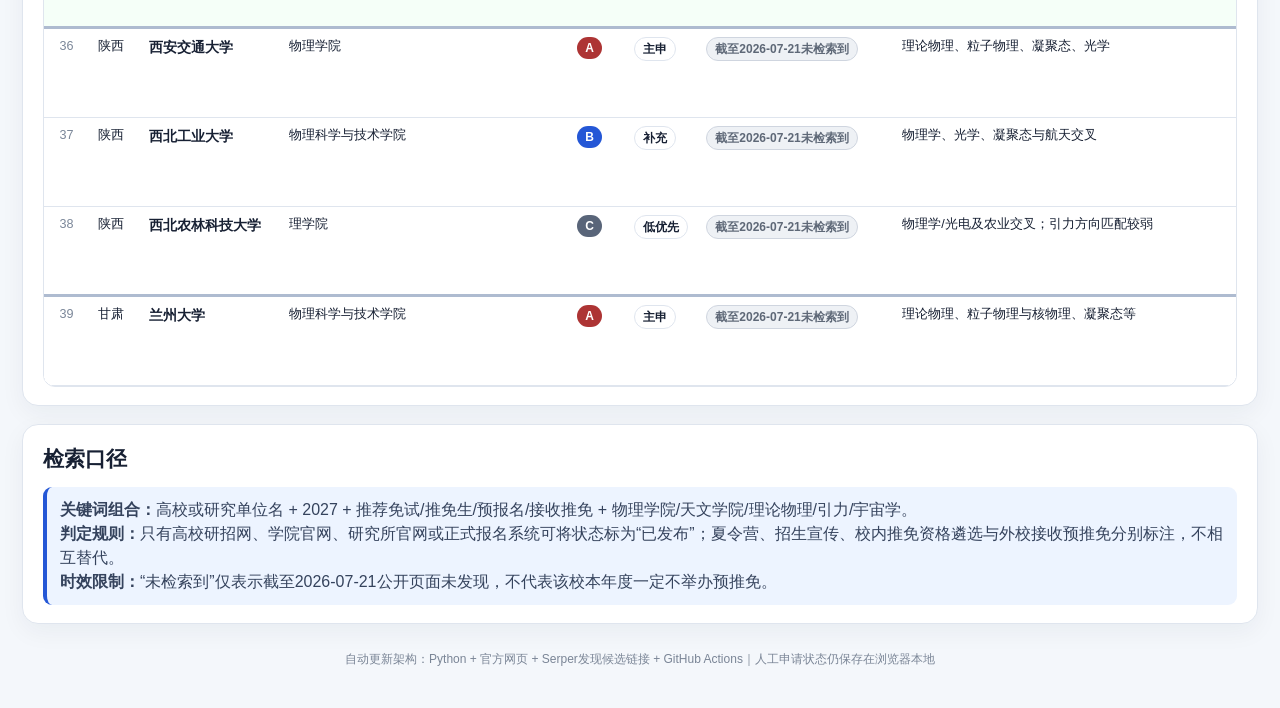
==== commit 7cf62ecc: "Add files via upload 修复日期核验、截止排序和忽略单位" ====
--- a/index.html
+++ b/index.html
@@ -169,6 +169,14 @@
 @media(max-width:1050px){.notice-grid{grid-template-columns:1fr}.crawler-grid{grid-template-columns:repeat(3,1fr)}}
 @media(max-width:700px){.crawler-panel-head{display:block}.view-switch{justify-content:flex-start;margin-top:10px}.crawler-grid{grid-template-columns:1fr 1fr}.auto-filter-shell{position:static}.auto-filter-row{align-items:stretch}.auto-filter-row>*{width:100%}.auto-filter-row input[type=search]{min-width:0}.notice-meta{grid-template-columns:1fr}.detail-grid{grid-template-columns:1fr}.raw-excerpt{grid-column:auto}.result-bar{display:block}.auto-status{margin-left:0}.notice-card{padding:13px}}
 
+
+/* v4: 人工核验、申请状态与忽略单位 */
+.notice-card.progress-follow{border-left-color:#2563eb;background:#f8fbff}.notice-card.progress-prepare{border-left-color:#f59e0b;background:#fffaf0}.notice-card.progress-applied{border-left-color:#16a34a;background:#f4fff7}.notice-card.progress-ignore{border-left-color:#94a3b8;background:#f3f4f6;opacity:.68;filter:grayscale(.18)}
+.progress-chip{display:inline-flex;border-radius:999px;padding:3px 8px;font-size:11px;font-weight:850}.progress-unprocessed{background:#eef2f7;color:#536174}.progress-follow{background:#e8f1ff;color:#1d4ed8}.progress-prepare{background:#fff1d6;color:#9a5709}.progress-applied{background:#e4f8eb;color:#137044}.progress-ignore{background:#e5e7eb;color:#667085}
+.local-status.progress-follow{border-color:#8bb2f5;background:#edf4ff;color:#1d4ed8}.local-status.progress-prepare{border-color:#eac276;background:#fff7e8;color:#8a5208}.local-status.progress-applied{border-color:#95d6ae;background:#ecfbf2;color:#12633f}.local-status.progress-ignore{border-color:#cbd1d9;background:#eef0f3;color:#596273}
+.manual-editor{margin-top:12px;border:1px solid #cfd9e7;border-radius:12px;padding:12px;background:#f8fbff}.manual-editor h5{margin:0 0 10px;font-size:14px}.manual-grid{display:grid;grid-template-columns:repeat(2,minmax(0,1fr));gap:10px}.manual-field label{display:block;font-size:12px;color:var(--muted);margin-bottom:4px}.manual-field input,.manual-field select,.manual-field textarea{width:100%;border:1px solid var(--line);border-radius:8px;padding:8px;background:#fff}.manual-field textarea{min-height:72px;resize:vertical}.manual-actions{display:flex;gap:8px;flex-wrap:wrap;margin-top:10px}.manual-actions button{border:1px solid var(--line);border-radius:8px;padding:7px 10px;background:#fff;cursor:pointer;font-weight:750}.manual-actions .primary{background:#17345f;color:#fff;border-color:#17345f}.manual-note{font-size:12px;color:#6b7280;margin-top:8px}.manual-badge{background:#e8f5ff;color:#16609b}.sync-warning{border-left:4px solid #d97706;background:#fff7e6;padding:9px 12px;border-radius:9px;font-size:12px;color:#7a4b0b}.state-tools{display:flex;gap:8px;flex-wrap:wrap}.state-tools button,.state-tools label{border:1px solid var(--line);border-radius:8px;padding:7px 10px;background:#fff;cursor:pointer;font-weight:750;font-size:12px}.state-tools input{display:none}
+@media(max-width:700px){.manual-grid{grid-template-columns:1fr}}
+
 </style>
 </head>
 <body>
@@ -266,8 +274,9 @@
   <div class="auto-filter-row">
     <select id="autoType"><option value="">全部单位类型</option><option>985高校</option><option>中科院研究所</option><option>国科大培养单位</option></select>
     <select id="autoMajor"><option value="">全部专业</option><option>理论物理</option><option>天文学</option></select>
-    <select id="autoStatus"><option value="">全部状态</option><option value="报名中">报名中</option><option value="已截止">已截止</option><option value="待人工确认">待人工确认</option></select>
-    <select id="autoSort"><option value="priority">优先级排序</option><option value="published">发布日期最新</option><option value="deadline">截止时间最早</option><option value="score">相关度最高</option><option value="school">单位名称</option></select>
+    <select id="autoStatus"><option value="">全部自动状态</option><option value="报名中">报名中</option><option value="已截止">已截止</option><option value="待人工确认">待人工确认</option></select>
+    <select id="autoProgressFilter"><option value="">全部申请状态</option><option value="未处理">未处理</option><option value="关注">关注</option><option value="准备申请">准备申请</option><option value="已申请">已申请</option><option value="忽略">忽略</option></select>
+    <select id="autoSort"><option value="deadline" selected>截止时间最早</option><option value="school">学校/单位名称</option><option value="published">发布日期最新</option><option value="score">相关度最高</option><option value="priority">优先级排序</option></select>
     <input id="autoSearch" type="search" placeholder="搜索学校、学院、通知标题、理论/引力/宇宙/黑洞……">
   </div>
   <div class="auto-filter-row">
@@ -275,14 +284,16 @@
     <label><input id="autoOpenOnly" type="checkbox"> 只看报名中</label>
     <label><input id="autoReviewOnly" type="checkbox"> 只看需复核</label>
     <label><input id="autoFollowOnly" type="checkbox"> 只看已关注</label>
+    <label><input id="autoShowIgnored" type="checkbox"> 显示已忽略</label>
     <button class="filter-chip" type="button" onclick="resetAutoFilters()">清空筛选</button>
     <button class="filter-chip" type="button" onclick="location.reload()">重新载入数据</button>
+    <div class="state-tools"><button type="button" onclick="exportVerificationState()">导出核验记录</button><label>导入核验记录<input id="verificationImport" type="file" accept="application/json"></label><button type="button" onclick="exportIgnoredUnits()">导出忽略清单</button></div>
   </div>
 </div>
 
 <div class="result-bar">
   <span id="autoResultText">正在整理结果……</span>
-  <span>提示：点击星标可本地关注；申请进度仅保存在当前浏览器。</span>
+  <span>提示：人工核验与申请状态保存在当前浏览器；“忽略”要导出并上传 data/ignored_units.json 后，GitHub Actions 才会停止搜索该单位。</span>
 </div>
 <div id="noticeCards" class="notice-grid"></div>
 <div id="autoEmpty" class="empty-state" hidden>当前筛选条件下没有结果。</div>
@@ -1299,152 +1310,68 @@
 document.addEventListener('DOMContentLoaded',restore);
 
 let AUTO_STATE={route:'',view:'cards',pageSize:12,visible:12};
-const AUTO_STORE='physics_baoyan_auto_status_v2';
+const AUTO_STORE='physics_baoyan_auto_status_v3';
+const OLD_AUTO_STORE='physics_baoyan_auto_status_v2';
 function escAuto(s){return String(s??'').replace(/[&<>"']/g,c=>({'&':'&amp;','<':'&lt;','>':'&gt;','"':'&quot;',"'":'&#39;'}[c]));}
 function normalizeText(s){return String(s??'').replace(/\s+/g,' ').trim();}
-function isCatalogRecord(x){
-  const title=normalizeText(x?.title),url=String(x?.url||'');
-  return /(招生专业目录|专业目录[_｜| -]*推荐免试|博士研究生招生目录|硕士研究生招生目录|导师目录)/.test(title)||/\/publish\/(?:s01\/s0103|s03\/s0303)\//.test(url);
-}
-function recordValue(x){return [(x?.builder_ready===true)?1:0,Array.isArray(x?.material_items)?x.material_items.length:0,/具体通知/.test(String(x?.source_scope||''))?1:0,Number(x?.score||0)];}
+function unitKey(x){return String(x?.unit_id||`${x?.school||''}::${x?.college||''}`);}
+function isCatalogRecord(x){const title=normalizeText(x?.title),url=String(x?.url||'');return /(招生专业目录|专业目录[_｜| -]*推荐免试|博士研究生招生目录|硕士研究生招生目录|导师目录)/.test(title)||/\/publish\/(?:s01\/s0103|s03\/s0303)\//.test(url);}
+function titleYears(x){return [...normalizeText(x?.title).matchAll(/(?<!\d)(20\d{2})(?!\d)/g)].map(m=>Number(m[1]));}
+function rawDateYear(v){const m=String(v||'').match(/(20\d{2})/);return m?Number(m[1]):0;}
+function isCurrentCycleRecord(x){const meta=window.CRAWLER_DATA?.meta||{},py=Number(meta.publish_year||new Date().getFullYear()),ay=Number(meta.admission_year||py+1),ys=titleYears(x);if(ys.length&&!ys.some(y=>y===py||y===ay))return false;const pyear=rawDateYear(x?.published_at);if(x?.origin==='crawler'&&x?.route==='夏令营'&&!ys.length&&pyear&&pyear!==py)return false;return true;}
+function recordValue(x){const py=Number(window.CRAWLER_DATA?.meta?.publish_year||new Date().getFullYear());return [(x?.builder_ready===true)?1:0,Array.isArray(x?.material_items)?x.material_items.length:0,/具体通知/.test(String(x?.source_scope||''))?1:0,rawDateYear(x?.published_at)===py?1:0,Number(x?.score||0)];}
 function betterRecord(a,b){const av=recordValue(a),bv=recordValue(b);for(let i=0;i<av.length;i++){if(av[i]!==bv[i])return av[i]>bv[i]?a:b;}return a;}
-function autoSourceItems(){
-  const raw=window.CRAWLER_DATA?.notices||[],map=new Map(),rest=[];
-  for(const x of raw){
-    if(isCatalogRecord(x))continue;
-    if(x?.record_type==='notice'&&x?.unit_id){
-      const title=normalizeText(x.title).replace(/[\s_｜|—–-]+/g,''),key=`${x.unit_id}|${x.route||''}|${title}`;
-      map.set(key,map.has(key)?betterRecord(map.get(key),x):x);
-    }else rest.push(x);
-  }
-  return [...rest,...map.values()];
-}
+function logicalKey(x){const title=normalizeText(x?.title).replace(/[\s_｜|—–-]+/g,''),base=`${unitKey(x)}|${x?.route||''}|${title}`;return base;}
+function autoSourceItems(){const raw=window.CRAWLER_DATA?.notices||[],map=new Map(),rest=[];for(const x of raw){if(isCatalogRecord(x)||!isCurrentCycleRecord(x))continue;const kind=recordKind(x);if(['notice','baseline','policy'].includes(kind)){const key=logicalKey(x);map.set(key,map.has(key)?betterRecord(map.get(key),x):x);}else rest.push(x);}return [...rest,...map.values()];}
 function clipText(s,n=180){const t=normalizeText(s);return t.length>n?t.slice(0,n)+'…':t;}
 function verifyClass(v){if(v==='高'||v==='人工核验基线')return 'verify-high';if(v==='中')return 'verify-mid';return 'verify-low';}
 function routeClass(v){return v==='夏令营'?'route-summer':'route-pre';}
-function isGenericTitle(t,school=''){
-  const x=normalizeText(t).replace(/[｜|_-].*$/,'');
-  const generic=['首页','学院动态','研招办','研究生院','招生信息','通知公告','招生就业','物理科学学院 物理学院','中国科学院理论物理研究所'];
-  return !x||x===school||generic.includes(x)||x.length<4;
-}
-function recordKind(x){
-  if(isCatalogRecord(x))return 'catalog';
-  if(x.record_type==='school_policy')return 'policy';
-  if(x.record_type==='notice'&&x.origin==='crawler')return 'notice';
-  if(x.origin==='existing_dashboard'||x.verification==='人工核验基线')return 'baseline';
-  const title=normalizeText(x.title), body=normalizeText(x.excerpt), url=String(x.url||'');
-  const action=/(报名|申请|接收|招生|推荐免试|推免|夏令营.{0,12}(通知|公告|简章)|优秀大学生.{0,12}夏令营)/;
-  const recap=/(成功举办|圆满举行|开营仪式|活动期间|齐聚|顺利举行|圆满结束)/;
-  const path=(()=>{try{return new URL(url).pathname}catch{return ''}})();
-  if(recap.test(title+' '+body)&&!/(报名|申请|截止)/.test(title+' '+body))return 'report';
-  if(path==='/'||path==='')return 'lead';
-  const detailUrl=/(?:\/info\/\d+\/\d+|\/20\d{2}\/\d{2,}|\/t20\d{4,}|\/\d{4,}[-_][^/]+|\/[^/]+\.(?:htm|html|shtml))$/i.test(path);
-  if(action.test(title)||(detailUrl&&action.test(body.slice(0,2400))))return 'notice';
-  if(isGenericTitle(title,x.school))return 'lead';
-  return 'lead';
-}
+function isGenericTitle(t,school=''){const x=normalizeText(t).replace(/[｜|_-].*$/,'');const generic=['首页','学院动态','研招办','研究生院','招生信息','通知公告','招生就业','物理科学学院 物理学院','中国科学院理论物理研究所'];return !x||x===school||generic.includes(x)||x.length<4;}
+function recordKind(x){if(isCatalogRecord(x))return 'catalog';if(x.record_type==='school_policy')return 'policy';if(x.record_type==='notice'&&x.origin==='crawler')return 'notice';if(x.origin==='existing_dashboard'||x.verification==='人工核验基线')return 'baseline';const title=normalizeText(x.title),body=normalizeText(x.excerpt),url=String(x.url||'');const action=/(报名|申请|接收|招生|推荐免试|推免|夏令营.{0,12}(通知|公告|简章)|优秀大学生.{0,12}夏令营)/;const recap=/(成功举办|圆满举行|开营仪式|活动期间|齐聚|顺利举行|圆满结束)/;const path=(()=>{try{return new URL(url).pathname}catch{return ''}})();if(recap.test(title+' '+body)&&!/(报名|申请|截止)/.test(title+' '+body))return 'report';if(path==='/'||path==='')return 'lead';const detailUrl=/(?:\/info\/\d+\/\d+|\/20\d{2}\/\d{2,}|\/t20\d{4,}|\/\d{4,}[-_][^/]+|\/[^/]+\.(?:htm|html|shtml))$/i.test(path);if(action.test(title)||(detailUrl&&action.test(body.slice(0,2400))))return 'notice';if(isGenericTitle(title,x.school))return 'lead';return 'lead';}
 function kindLabel(k){return {baseline:'人工核验',notice:'院系正式通知',policy:'校级总办法',catalog:'招生目录',report:'活动报道',lead:'栏目线索'}[k]||'线索';}
 function kindClass(k){return {baseline:'kind-baseline',notice:'kind-notice',policy:'kind-policy',catalog:'kind-lead',report:'kind-report',lead:'kind-lead'}[k]||'kind-lead';}
 function displayTitle(x){const k=recordKind(x);if(k==='policy')return `${x.school}｜学校级总办法（仅作政策参考）`;if(k==='lead'&&isGenericTitle(x.title,x.school))return `${x.school}｜官网栏目线索（尚未定位具体通知）`;return normalizeText(x.title)||`${x.school} ${x.route}通知`;}
-function usefulSnippet(x){
-  const k=recordKind(x);
-  if(k==='lead')return '自动抓取到了官网首页或招生栏目，但尚未定位到具体报名通知。该条默认隐藏，可打开原文或等待后续更新。';
-  if(k==='report')return '该页面更像夏令营活动报道，而不是当前可报名通知。保留作历史线索，默认不纳入可操作结果。';
-  const preferred=normalizeText(x.deadline_context||x.excerpt||x.remark||'');
-  if(preferred.length<=220)return preferred||'暂无摘要，请打开官方原文核验。';
-  const keys=['报名','申请','截止','预推免','推荐免试','夏令营','理论物理','天文学'];
-  let idx=-1;for(const key of keys){const p=preferred.indexOf(key,60);if(p>=0&&(idx<0||p<idx))idx=p;}
-  if(idx<0)return clipText(preferred,220);
-  return (idx>28?'…':'')+clipText(preferred.slice(Math.max(0,idx-28)),220);
-}
-function parseDateValue(v){
-  const m=String(v||'').match(/20\d{2}[-/.年]\d{1,2}[-/.月]\d{1,2}/);if(!m)return null;
-  const s=m[0].replace('年','-').replace('月','-').replace('日','').replace(/[/.]/g,'-');const d=new Date(s+'T00:00:00+08:00');return Number.isNaN(d.getTime())?null:d;
-}
-function deadlineInfo(x){
-  const raw=normalizeText(x.deadline_display||x.deadline)||'待人工核验';const d=parseDateValue(raw);if(!d)return {raw,cls:''};
-  const days=Math.ceil((d-new Date())/86400000);if(days<0)return {raw,cls:'deadline-urgent'};if(days<=7)return {raw,cls:'deadline-urgent'};return {raw,cls:'deadline-open'};
-}
-function statusClass(x){if(x.status==='报名中')return 'open';if(x.status==='已截止')return 'closed';return 'review';}
-function statusChipClass(x){if(x.status==='报名中')return 'status-open';if(x.status==='已截止')return 'status-closed';return 'status-review';}
-function loadLocalMap(){try{return JSON.parse(localStorage.getItem(AUTO_STORE)||'{}')}catch{return {}}}
-function saveLocalMap(map){localStorage.setItem(AUTO_STORE,JSON.stringify(map));}
-function isFollowed(id){return Boolean(loadLocalMap()[id]?.followed);}
-function localProgress(id){return loadLocalMap()[id]?.progress||'未处理';}
-function toggleFollow(id){const m=loadLocalMap();m[id]={...(m[id]||{}),followed:!m[id]?.followed};saveLocalMap(m);renderAutoResults(false);}
-function setAutoProgress(id,value){const m=loadLocalMap();m[id]={...(m[id]||{}),progress:value};saveLocalMap(m);}
-function filteredAutoItems(){
-  const data=window.CRAWLER_DATA||{notices:[]};const type=document.getElementById('autoType')?.value||'';const major=document.getElementById('autoMajor')?.value||'';const status=document.getElementById('autoStatus')?.value||'';const q=normalizeText(document.getElementById('autoSearch')?.value).toLowerCase();
-  const actionable=document.getElementById('autoActionable')?.checked;const openOnly=document.getElementById('autoOpenOnly')?.checked;const reviewOnly=document.getElementById('autoReviewOnly')?.checked;const followOnly=document.getElementById('autoFollowOnly')?.checked;
-  let items=autoSourceItems().filter(x=>{
-    const kind=recordKind(x);if(AUTO_STATE.route&&x.route!==AUTO_STATE.route)return false;if(type&&x.institution_type!==type)return false;if(major&&!(x.majors||[]).includes(major))return false;if(status&&x.status!==status)return false;if(actionable&&!['baseline','notice'].includes(kind))return false;if(openOnly&&x.status!=='报名中')return false;if(reviewOnly&&(x.verification==='高'||x.verification==='人工核验基线'))return false;if(followOnly&&!isFollowed(x.id))return false;if(q&&!JSON.stringify(x).toLowerCase().includes(q))return false;return true;
-  });
-  const sort=document.getElementById('autoSort')?.value||'priority';
-  const rankKind=x=>({baseline:4,notice:3,report:1,lead:0}[recordKind(x)]||0);const rankStatus=x=>x.status==='报名中'?3:(x.status==='待人工确认'?2:1);
-  items.sort((a,b)=>{
-    if(sort==='published')return (parseDateValue(b.published_at)?.getTime()||0)-(parseDateValue(a.published_at)?.getTime()||0)||b.score-a.score;
-    if(sort==='deadline'){const ad=parseDateValue(a.deadline)?.getTime()||9e15,bd=parseDateValue(b.deadline)?.getTime()||9e15;return ad-bd||b.score-a.score;}
-    if(sort==='score')return (b.score||0)-(a.score||0);
-    if(sort==='school')return String(a.school).localeCompare(String(b.school),'zh-CN');
-    return rankStatus(b)-rankStatus(a)||rankKind(b)-rankKind(a)||(b.score||0)-(a.score||0)||(parseDateValue(b.published_at)?.getTime()||0)-(parseDateValue(a.published_at)?.getTime()||0);
-  });
-  return items;
-}
+function usefulSnippet(x){const k=recordKind(x);if(k==='lead')return '自动抓取到了官网首页或招生栏目，但尚未定位到具体报名通知。该条默认隐藏，可打开原文或等待后续更新。';if(k==='report')return '该页面更像夏令营活动报道，而不是当前可报名通知。保留作历史线索，默认不纳入可操作结果。';const preferred=normalizeText(x.deadline_context||x.excerpt||x.remark||'');if(preferred.length<=220)return preferred||'暂无摘要，请打开官方原文核验。';const keys=['报名','申请','截止','预推免','推荐免试','夏令营','理论物理','天文学'];let idx=-1;for(const key of keys){const p=preferred.indexOf(key,60);if(p>=0&&(idx<0||p<idx))idx=p;}if(idx<0)return clipText(preferred,220);return (idx>28?'…':'')+clipText(preferred.slice(Math.max(0,idx-28)),220);}
+function parseDateValue(v){const m=String(v||'').match(/20\d{2}[-/.年]\d{1,2}[-/.月]\d{1,2}/);if(!m)return null;const s=m[0].replace('年','-').replace('月','-').replace('日','').replace(/[/.]/g,'-');const d=new Date(s+'T00:00:00+08:00');return Number.isNaN(d.getTime())?null:d;}
+function loadLocalState(){let raw={};try{raw=JSON.parse(localStorage.getItem(AUTO_STORE)||'{}')}catch{}if(!raw.units&&!raw.notices){let old={};try{old=JSON.parse(localStorage.getItem(OLD_AUTO_STORE)||'{}')}catch{};raw={units:{},notices:{}};for(const [id,v] of Object.entries(old||{}))raw.notices[id]=v;}raw.units=raw.units||{};raw.notices=raw.notices||{};return raw;}
+function saveLocalState(state){localStorage.setItem(AUTO_STORE,JSON.stringify(state));}
+function unitState(x){return loadLocalState().units[unitKey(x)]||{};}
+function noticeState(x){return loadLocalState().notices[String(x.id)]||{};}
+function localProgress(x){return unitState(x).progress||noticeState(x).progress||'未处理';}
+function progressClass(v){return {'关注':'progress-follow','准备申请':'progress-prepare','已申请':'progress-applied','忽略':'progress-ignore'}[v]||'progress-unprocessed';}
+function isFollowed(x){return Boolean(unitState(x).followed||noticeState(x).followed);}
+function toggleFollow(id){const x=autoSourceItems().find(v=>String(v.id)===String(id));if(!x)return;const state=loadLocalState(),k=unitKey(x),u=state.units[k]||{};u.followed=!u.followed;if(u.followed&&(!u.progress||u.progress==='未处理'))u.progress='关注';state.units[k]=u;saveLocalState(state);renderAutoResults(false);}
+function setAutoProgress(id,value){const x=autoSourceItems().find(v=>String(v.id)===String(id));if(!x)return;const state=loadLocalState(),k=unitKey(x);state.units[k]={...(state.units[k]||{}),progress:value};saveLocalState(state);renderAutoResults(false);}
+function manualOverride(x){return noticeState(x).manual||{};}
+function effectivePublished(x){const m=manualOverride(x);if(m.publishedAt)return m.publishedAt;const raw=x.published_at||'',meta=window.CRAWLER_DATA?.meta||{},py=Number(meta.publish_year||new Date().getFullYear()),ay=Number(meta.admission_year||py+1),ry=rawDateYear(raw),ys=titleYears(x);if(ry&&ry!==py&&(ys.includes(py)||ys.includes(ay)||x.route==='夏令营'))return '';return raw;}
+function effectiveDeadline(x){const m=manualOverride(x);return m.deadline||x.deadline_display||x.deadline||'';}
+function effectiveStatus(x){const m=manualOverride(x);if(m.status&&m.status!=='自动判断')return m.status;const d=parseDateValue(effectiveDeadline(x));if(d){return d.getTime()>=new Date().setHours(0,0,0,0)?'报名中':'已截止';}return x.status||'待人工确认';}
+function hasManual(x){const m=manualOverride(x);return Boolean(m.publishedAt||m.deadline||m.status||m.note);}
+function deadlineInfo(x){const raw=normalizeText(effectiveDeadline(x))||'待人工核验';const d=parseDateValue(raw);if(!d)return {raw,cls:''};const days=Math.ceil((d-new Date())/86400000);if(days<0||days<=7)return {raw,cls:'deadline-urgent'};return {raw,cls:'deadline-open'};}
+function statusClass(x){const s=effectiveStatus(x);if(s==='报名中')return 'open';if(s==='已截止')return 'closed';return 'review';}
+function statusChipClass(x){const s=effectiveStatus(x);if(s==='报名中')return 'status-open';if(s==='已截止')return 'status-closed';return 'status-review';}
+function saveManualVerification(id){const x=autoSourceItems().find(v=>String(v.id)===String(id));if(!x)return;const state=loadLocalState(),n=state.notices[String(id)]||{};n.manual={publishedAt:document.getElementById(`mv_pub_${id}`)?.value||'',deadline:document.getElementById(`mv_dead_${id}`)?.value||'',status:document.getElementById(`mv_status_${id}`)?.value||'自动判断',note:document.getElementById(`mv_note_${id}`)?.value||'',verifiedAt:new Date().toISOString()};state.notices[String(id)]=n;saveLocalState(state);renderAutoResults(false);alert('人工核验记录已保存到当前浏览器。');}
+function clearManualVerification(id){const state=loadLocalState();if(state.notices[String(id)])delete state.notices[String(id)].manual;saveLocalState(state);renderAutoResults(false);}
+function manualEditorHtml(x){const m=manualOverride(x),id=escAuto(x.id);return `<div class="manual-editor"><h5>人工核验与记录</h5><div class="manual-grid"><div class="manual-field"><label>发布日期</label><input id="mv_pub_${id}" type="date" value="${escAuto(m.publishedAt||'')}"></div><div class="manual-field"><label>截止时间</label><input id="mv_dead_${id}" type="datetime-local" value="${escAuto(m.deadline||'')}"></div><div class="manual-field"><label>报名状态</label><select id="mv_status_${id}">${['自动判断','报名中','已截止','待人工确认'].map(v=>`<option ${m.status===v?'selected':''}>${v}</option>`).join('')}</select></div><div class="manual-field"><label>核验备注</label><textarea id="mv_note_${id}" placeholder="例如：院系系统截止早于校级截止；已电话确认……">${escAuto(m.note||'')}</textarea></div></div><div class="manual-actions"><button class="primary" type="button" onclick="saveManualVerification('${id}')">保存核验</button><button type="button" onclick="clearManualVerification('${id}')">清除核验</button></div><div class="manual-note">保存在当前浏览器；可用页面上方“导出核验记录”备份或迁移。</div></div>`;}
+function filteredAutoItems(){const type=document.getElementById('autoType')?.value||'',major=document.getElementById('autoMajor')?.value||'',status=document.getElementById('autoStatus')?.value||'',progress=document.getElementById('autoProgressFilter')?.value||'',q=normalizeText(document.getElementById('autoSearch')?.value).toLowerCase();const actionable=document.getElementById('autoActionable')?.checked,openOnly=document.getElementById('autoOpenOnly')?.checked,reviewOnly=document.getElementById('autoReviewOnly')?.checked,followOnly=document.getElementById('autoFollowOnly')?.checked,showIgnored=document.getElementById('autoShowIgnored')?.checked;let items=autoSourceItems().filter(x=>{const kind=recordKind(x),lp=localProgress(x),es=effectiveStatus(x);if(!showIgnored&&lp==='忽略')return false;if(AUTO_STATE.route&&x.route!==AUTO_STATE.route)return false;if(type&&x.institution_type!==type)return false;if(major&&!(x.majors||[]).includes(major))return false;if(status&&es!==status)return false;if(progress&&lp!==progress)return false;if(actionable&&!['baseline','notice'].includes(kind))return false;if(openOnly&&es!=='报名中')return false;if(reviewOnly&&(x.verification==='高'||x.verification==='人工核验基线')&&!hasManual(x))return false;if(followOnly&&!isFollowed(x))return false;if(q&&!JSON.stringify(x).toLowerCase().includes(q))return false;return true;});const sort=document.getElementById('autoSort')?.value||'deadline';const rankKind=x=>({baseline:4,notice:3,report:1,lead:0}[recordKind(x)]||0),rankStatus=x=>effectiveStatus(x)==='报名中'?3:(effectiveStatus(x)==='待人工确认'?2:1);items.sort((a,b)=>{if(sort==='published')return (parseDateValue(effectivePublished(b))?.getTime()||0)-(parseDateValue(effectivePublished(a))?.getTime()||0)||(b.score||0)-(a.score||0);if(sort==='deadline'){const ad=parseDateValue(effectiveDeadline(a))?.getTime()||9e15,bd=parseDateValue(effectiveDeadline(b))?.getTime()||9e15;return ad-bd||String(a.school).localeCompare(String(b.school),'zh-CN');}if(sort==='score')return (b.score||0)-(a.score||0);if(sort==='school')return String(a.school).localeCompare(String(b.school),'zh-CN')||String(a.college||'').localeCompare(String(b.college||''),'zh-CN')||(parseDateValue(effectiveDeadline(a))?.getTime()||9e15)-(parseDateValue(effectiveDeadline(b))?.getTime()||9e15);return rankStatus(b)-rankStatus(a)||rankKind(b)-rankKind(a)||(b.score||0)-(a.score||0);});return items;}
 function chipList(x){return [...(x.majors||[]),...(x.matched_keywords||[])].filter((v,i,a)=>a.indexOf(v)===i).map(v=>`<span class="major-chip">${escAuto(v)}</span>`).join('');}
-function builderHref(x){return `builder/?noticeId=${encodeURIComponent(x.id)}`;}
+function builderHref(x){const p=new URLSearchParams({noticeId:String(x.id)}),pub=effectivePublished(x),dead=effectiveDeadline(x);if(pub)p.set('publishedAt',pub);if(dead)p.set('deadline',dead);return `builder/?${p.toString()}`;}
 function noticeMaterialItems(x){return Array.isArray(x.material_items)?x.material_items:[];}
 function canBuildFromNotice(x){return recordKind(x)==='notice'&&x.builder_ready===true&&noticeMaterialItems(x).length>=3&&/具体通知/.test(String(x.source_scope||''));}
-function scopeChips(x){return `<div class="scope-line">${x.source_scope?`<span class="scope-chip">${escAuto(x.source_scope)}</span>`:''}${x.degree?`<span class="scope-chip">${escAuto(x.degree)}</span>`:''}${x.material_confidence?`<span class="scope-chip">材料识别：${escAuto(x.material_confidence)}</span>`:''}${noticeMaterialItems(x).length?`<span class="scope-chip">${noticeMaterialItems(x).length}项材料</span>`:''}</div>`;}
-function materialDetailHtml(x){
-  const items=noticeMaterialItems(x);
-  if(items.length)return `<ol class="material-list-auto">${items.map(m=>`<li><b>${escAuto(m.title||'未命名材料')}</b>${m.raw_text&&m.raw_text!==m.title?`<div class="compact-sub">${escAuto(m.raw_text)}</div>`:''}</li>`).join('')}</ol>`;
-  return `<div class="builder-warning">尚未从院系具体通知中提取出完整材料清单。请先打开官方原文，不会自动创建材料项目。</div>`;
-}
-function builderActionHtml(x,label='准备材料'){
-  if(canBuildFromNotice(x))return `<a class="builder-btn" href="${builderHref(x)}" onclick="setAutoProgress('${escAuto(x.id)}','准备申请')">${escAuto(label)}</a>`;
-  if(recordKind(x)==='notice'&&!isCatalogRecord(x))return `<a class="builder-btn manual" href="${builderHref(x)}" onclick="setAutoProgress('${escAuto(x.id)}','准备申请')" title="自动识别未完成，可进入生成器手动补充">手动整理材料</a>`;
-  return `<span class="builder-btn disabled" title="该条不是院系申请通知，不能据此生成材料">不可生成材料</span>`;
-}
-function renderNoticeCard(x){
-  const k=recordKind(x),dl=deadlineInfo(x),follow=isFollowed(x.id),summary=usefulSnippet(x);
-  return `<article class="notice-card ${statusClass(x)} ${['lead','report','policy'].includes(k)?'lead':''}">
-    <div class="notice-card-head"><div class="badge-line"><span class="route-chip ${routeClass(x.route)}">${escAuto(x.route)}</span><span class="kind-chip ${kindClass(k)}">${kindLabel(k)}</span><span class="verify-chip ${verifyClass(x.verification)}">${escAuto(x.verification||'待核验')}</span><span class="status-chip ${statusChipClass(x)}">${escAuto(x.status||'待人工确认')}</span></div><button class="follow-btn ${follow?'active':''}" type="button" title="本地关注" onclick="toggleFollow('${escAuto(x.id)}')">${follow?'★':'☆'}</button></div>
-    <h3 class="notice-institution">${escAuto(x.school)}</h3><div class="notice-college">${escAuto(x.college||x.region||'')}</div>
-    <div class="notice-title" title="${escAuto(displayTitle(x))}">${escAuto(displayTitle(x))}</div>
-    ${scopeChips(x)}
-    <div class="notice-meta"><div><span>发布日期</span><strong>${escAuto(x.published_at||'待识别')}</strong></div><div><span>截止时间</span><strong class="${dl.cls}">${escAuto(dl.raw)}</strong></div><div><span>相关度</span><strong>${escAuto(x.score??'—')} / 100</strong></div><div><span>单位类型</span><strong>${escAuto(x.institution_type||'其他')}</strong></div></div>
-    <div class="notice-keywords">${chipList(x)}</div><p class="notice-summary">${escAuto(summary)}</p>
-    <details class="notice-details"><summary>展开院系通知与材料清单</summary><div class="detail-grid"><div><b>考核安排</b>${escAuto(x.exam||'待人工核验')}</div><div><b>材料要求</b>${materialDetailHtml(x)}</div><div><b>备注</b>${escAuto(x.remark||'—')}</div><div><b>首次发现</b>${escAuto(x.first_seen||'—')}</div><div class="raw-excerpt"><b>抓取原文片段</b>${escAuto(clipText(x.excerpt||'',700)||'—')}</div></div></details>
-    <div class="notice-card-foot"><a class="open-btn" href="${escAuto(x.url)}" target="_blank" rel="noopener">打开官方原文</a>${builderActionHtml(x)}<button class="detail-btn" type="button" onclick="openNoticeDialog('${escAuto(x.id)}')">集中查看</button><select class="local-status" onchange="setAutoProgress('${escAuto(x.id)}',this.value)">${['未处理','关注','准备申请','已申请','忽略'].map(v=>`<option ${localProgress(x.id)===v?'selected':''}>${v}</option>`).join('')}</select></div>
-  </article>`;
-}
-function renderCompactRow(x){const k=recordKind(x),dl=deadlineInfo(x);return `<tr><td class="institution-cell"><b>${escAuto(x.school)}</b><div class="compact-sub">${escAuto(x.college||'')}</div></td><td class="notice-cell-compact"><div class="compact-title">${escAuto(displayTitle(x))}</div><div class="compact-sub">${escAuto(clipText(usefulSnippet(x),90))}</div></td><td><span class="route-chip ${routeClass(x.route)}">${escAuto(x.route)}</span><br><span class="kind-chip ${kindClass(k)}">${kindLabel(k)}</span></td><td class="date-cell">${escAuto(x.published_at||'待识别')}</td><td class="date-cell ${dl.cls}">${escAuto(dl.raw)}</td><td><span class="status-chip ${statusChipClass(x)}">${escAuto(x.status||'待确认')}</span></td><td>${escAuto(x.score??'—')}<br><span class="verify-chip ${verifyClass(x.verification)}">${escAuto(x.verification||'待核验')}</span></td><td class="action-cell"><a class="open-btn" href="${escAuto(x.url)}" target="_blank" rel="noopener">原文</a> ${builderActionHtml(x,'材料')} <button class="detail-btn" onclick="openNoticeDialog('${escAuto(x.id)}')">详情</button></td></tr>`;}
-function renderAutoResults(resetVisible=true){
-  if(resetVisible)AUTO_STATE.visible=12;const items=filteredAutoItems();const shown=items.slice(0,AUTO_STATE.visible);const cards=document.getElementById('noticeCards'),table=document.getElementById('compactTableWrap'),empty=document.getElementById('autoEmpty'),more=document.getElementById('loadMoreBtn');
-  document.getElementById('autoResultText').innerHTML=`筛选后 <strong>${items.length}</strong> 条，当前显示 <strong>${shown.length}</strong> 条`;
-  cards.innerHTML=shown.map(renderNoticeCard).join('');document.getElementById('compactTableBody').innerHTML=shown.map(renderCompactRow).join('');empty.hidden=items.length>0;more.parentElement.hidden=AUTO_STATE.view==='table'||shown.length>=items.length;
-  cards.hidden=AUTO_STATE.view!=='cards';table.hidden=AUTO_STATE.view!=='table';
-}
+function scopeChips(x){return `<div class="scope-line">${x.source_scope?`<span class="scope-chip">${escAuto(x.source_scope)}</span>`:''}${x.degree?`<span class="scope-chip">${escAuto(x.degree)}</span>`:''}${x.material_confidence?`<span class="scope-chip">材料识别：${escAuto(x.material_confidence)}</span>`:''}${noticeMaterialItems(x).length?`<span class="scope-chip">${noticeMaterialItems(x).length}项材料</span>`:''}${hasManual(x)?'<span class="scope-chip manual-badge">已人工核验</span>':''}</div>`;}
+function materialDetailHtml(x){const items=noticeMaterialItems(x);if(items.length)return `<ol class="material-list-auto">${items.map(m=>`<li><b>${escAuto(m.title||'未命名材料')}</b>${m.raw_text&&m.raw_text!==m.title?`<div class="compact-sub">${escAuto(m.raw_text)}</div>`:''}</li>`).join('')}</ol>`;return `<div class="builder-warning">尚未从院系具体通知中提取出完整材料清单。可打开官方原文并进入生成器手动补充。</div>`;}
+function builderActionHtml(x,label='准备材料'){if(canBuildFromNotice(x))return `<a class="builder-btn" href="${builderHref(x)}" onclick="setAutoProgress('${escAuto(x.id)}','准备申请')">${escAuto(label)}</a>`;if(recordKind(x)==='notice'&&!isCatalogRecord(x))return `<a class="builder-btn manual" href="${builderHref(x)}" onclick="setAutoProgress('${escAuto(x.id)}','准备申请')" title="自动识别未完成，可进入生成器手动补充">手动整理材料</a>`;return `<span class="builder-btn disabled" title="该条不是院系申请通知，不能据此生成材料">不可生成材料</span>`;}
+function renderNoticeCard(x){const k=recordKind(x),dl=deadlineInfo(x),follow=isFollowed(x),summary=usefulSnippet(x),lp=localProgress(x),pc=progressClass(lp),pub=effectivePublished(x)||'待人工核验',es=effectiveStatus(x);return `<article class="notice-card ${statusClass(x)} ${['lead','report','policy'].includes(k)?'lead':''} ${pc}"><div class="notice-card-head"><div class="badge-line"><span class="route-chip ${routeClass(x.route)}">${escAuto(x.route)}</span><span class="kind-chip ${kindClass(k)}">${kindLabel(k)}</span><span class="verify-chip ${verifyClass(x.verification)}">${escAuto(x.verification||'待核验')}</span><span class="status-chip ${statusChipClass(x)}">${escAuto(es)}</span><span class="progress-chip ${pc}">${escAuto(lp)}</span></div><button class="follow-btn ${follow?'active':''}" type="button" title="关注该单位" onclick="toggleFollow('${escAuto(x.id)}')">${follow?'★':'☆'}</button></div><h3 class="notice-institution">${escAuto(x.school)}</h3><div class="notice-college">${escAuto(x.college||x.region||'')}</div><div class="notice-title" title="${escAuto(displayTitle(x))}">${escAuto(displayTitle(x))}</div>${scopeChips(x)}<div class="notice-meta"><div><span>发布日期</span><strong>${escAuto(pub)}</strong></div><div><span>截止时间</span><strong class="${dl.cls}">${escAuto(dl.raw)}</strong></div><div><span>相关度</span><strong>${escAuto(x.score??'—')} / 100</strong></div><div><span>单位类型</span><strong>${escAuto(x.institution_type||'其他')}</strong></div></div><div class="notice-keywords">${chipList(x)}</div><p class="notice-summary">${escAuto(summary)}</p><details class="notice-details"><summary>展开院系通知、材料清单与人工核验</summary><div class="detail-grid"><div><b>考核安排</b>${escAuto(x.exam||'待人工核验')}</div><div><b>材料要求</b>${materialDetailHtml(x)}</div><div><b>备注</b>${escAuto(x.remark||'—')}</div><div><b>首次发现</b>${escAuto(x.first_seen||'—')}</div><div class="raw-excerpt"><b>抓取原文片段</b>${escAuto(clipText(x.excerpt||'',700)||'—')}</div></div>${manualEditorHtml(x)}</details><div class="notice-card-foot"><a class="open-btn" href="${escAuto(x.url)}" target="_blank" rel="noopener">打开官方原文</a>${builderActionHtml(x)}<button class="detail-btn" type="button" onclick="openNoticeDialog('${escAuto(x.id)}')">集中查看</button><select class="local-status ${pc}" onchange="setAutoProgress('${escAuto(x.id)}',this.value)">${['未处理','关注','准备申请','已申请','忽略'].map(v=>`<option ${lp===v?'selected':''}>${v}</option>`).join('')}</select></div></article>`;}
+function renderCompactRow(x){const k=recordKind(x),dl=deadlineInfo(x),lp=localProgress(x),pc=progressClass(lp);return `<tr class="${pc}"><td class="institution-cell"><b>${escAuto(x.school)}</b><div class="compact-sub">${escAuto(x.college||'')}</div></td><td class="notice-cell-compact"><div class="compact-title">${escAuto(displayTitle(x))}</div><div class="compact-sub">${escAuto(clipText(usefulSnippet(x),90))}</div></td><td><span class="route-chip ${routeClass(x.route)}">${escAuto(x.route)}</span><br><span class="kind-chip ${kindClass(k)}">${kindLabel(k)}</span></td><td class="date-cell">${escAuto(effectivePublished(x)||'待核验')}</td><td class="date-cell ${dl.cls}">${escAuto(dl.raw)}</td><td><span class="status-chip ${statusChipClass(x)}">${escAuto(effectiveStatus(x))}</span><br><span class="progress-chip ${pc}">${escAuto(lp)}</span></td><td>${escAuto(x.score??'—')}<br><span class="verify-chip ${verifyClass(x.verification)}">${escAuto(x.verification||'待核验')}</span></td><td class="action-cell"><a class="open-btn" href="${escAuto(x.url)}" target="_blank" rel="noopener">原文</a> ${builderActionHtml(x,'材料')} <button class="detail-btn" onclick="openNoticeDialog('${escAuto(x.id)}')">详情</button></td></tr>`;}
+function renderAutoResults(resetVisible=true){if(resetVisible)AUTO_STATE.visible=12;const items=filteredAutoItems(),shown=items.slice(0,AUTO_STATE.visible),cards=document.getElementById('noticeCards'),table=document.getElementById('compactTableWrap'),empty=document.getElementById('autoEmpty'),more=document.getElementById('loadMoreBtn');document.getElementById('autoResultText').innerHTML=`筛选后 <strong>${items.length}</strong> 条，当前显示 <strong>${shown.length}</strong> 条`;cards.innerHTML=shown.map(renderNoticeCard).join('');document.getElementById('compactTableBody').innerHTML=shown.map(renderCompactRow).join('');empty.hidden=items.length>0;more.parentElement.hidden=AUTO_STATE.view==='table'||shown.length>=items.length;cards.hidden=AUTO_STATE.view!=='cards';table.hidden=AUTO_STATE.view!=='table';}
 function loadMoreNotices(){AUTO_STATE.visible+=12;renderAutoResults(false);}
-function resetAutoFilters(){AUTO_STATE.route='';document.querySelectorAll('#routeTabs button').forEach((b,i)=>b.classList.toggle('active',i===0));['autoType','autoMajor','autoStatus'].forEach(id=>document.getElementById(id).value='');document.getElementById('autoSort').value='priority';document.getElementById('autoSearch').value='';document.getElementById('autoActionable').checked=true;document.getElementById('autoOpenOnly').checked=false;document.getElementById('autoReviewOnly').checked=false;document.getElementById('autoFollowOnly').checked=false;renderAutoResults();}
-function openNoticeDialog(id){const x=autoSourceItems().find(v=>String(v.id)===String(id));if(!x)return;const dl=deadlineInfo(x),k=recordKind(x);document.getElementById('dialogBody').innerHTML=`<div class="dialog-head"><div><div class="badge-line"><span class="route-chip ${routeClass(x.route)}">${escAuto(x.route)}</span><span class="kind-chip ${kindClass(k)}">${kindLabel(k)}</span><span class="verify-chip ${verifyClass(x.verification)}">${escAuto(x.verification)}</span></div><h3>${escAuto(x.school)}</h3><div class="notice-college">${escAuto(x.college||'')}</div>${scopeChips(x)}</div><button class="dialog-close" onclick="document.getElementById('noticeDialog').close()">×</button></div><div class="dialog-section"><h4>${escAuto(displayTitle(x))}</h4><p>${escAuto(usefulSnippet(x))}</p></div><div class="dialog-section"><h4>日期与状态</h4><p>发布日期：${escAuto(x.published_at||'待识别')}
-截止时间：${escAuto(dl.raw)}
-自动状态：${escAuto(x.status||'待确认')}
-相关度：${escAuto(x.score??'—')} / 100</p></div><div class="dialog-section"><h4>院系材料清单</h4>${materialDetailHtml(x)}</div><div class="dialog-section"><h4>考核与备注</h4><p>考核：${escAuto(x.exam||'待人工核验')}
-备注：${escAuto(x.remark||'—')}</p></div><div class="dialog-section"><h4>抓取原文片段</h4><p>${escAuto(clipText(x.excerpt||'',1600)||'—')}</p></div><div class="notice-card-foot"><a class="open-btn" href="${escAuto(x.url)}" target="_blank" rel="noopener">打开官方原文</a>${builderActionHtml(x,'创建材料项目')}</div>`;document.getElementById('noticeDialog').showModal();}
-function attachStaticBuilderButtons(){
-  document.querySelectorAll('#preTable tbody tr').forEach(tr=>{
-    const box=tr.querySelector('.link-cell');if(!box||box.querySelector('.builder-btn'))return;
-    const a=document.createElement('a');a.className='builder-btn';a.href='builder/';a.textContent='手动建项目';a.title='静态底表不是院系具体通知，不自动导入材料';box.appendChild(a);
-  });
-}
-function initCrawlerPanel(){
-  const data=window.CRAWLER_DATA||{meta:{},notices:[],report:{}};const rep=data.report||{},items=autoSourceItems();const actionable=items.filter(x=>['baseline','notice'].includes(recordKind(x)));document.getElementById('autoTotal').textContent=actionable.length;document.getElementById('autoOpen').textContent=actionable.filter(x=>x.status==='报名中').length;document.getElementById('autoReview').textContent=actionable.filter(x=>x.verification!=='高'&&x.verification!=='人工核验基线').length;document.getElementById('autoLeads').textContent=items.length-actionable.length;document.getElementById('autoErrors').textContent=(rep.errors||[]).length;document.getElementById('autoUpdated').textContent='最近数据：'+(data.meta?.generated_at||rep.run_at||'未知')+'｜发现方式：'+(rep.search_provider||'none');
-  document.querySelectorAll('#routeTabs button').forEach(btn=>btn.addEventListener('click',()=>{document.querySelectorAll('#routeTabs button').forEach(x=>x.classList.remove('active'));btn.classList.add('active');AUTO_STATE.route=btn.dataset.route||'';renderAutoResults();}));
-  document.querySelectorAll('#viewSwitch button').forEach(btn=>btn.addEventListener('click',()=>{document.querySelectorAll('#viewSwitch button').forEach(x=>x.classList.remove('active'));btn.classList.add('active');AUTO_STATE.view=btn.dataset.view;renderAutoResults(false);}));
-  ['autoType','autoMajor','autoStatus','autoSort','autoActionable','autoOpenOnly','autoReviewOnly','autoFollowOnly'].forEach(id=>document.getElementById(id)?.addEventListener('change',()=>renderAutoResults()));document.getElementById('autoSearch')?.addEventListener('input',()=>renderAutoResults());
-  document.getElementById('noticeDialog')?.addEventListener('click',e=>{if(e.target.id==='noticeDialog')e.target.close();});renderAutoResults();attachStaticBuilderButtons();
-}
+function resetAutoFilters(){AUTO_STATE.route='';document.querySelectorAll('#routeTabs button').forEach((b,i)=>b.classList.toggle('active',i===0));['autoType','autoMajor','autoStatus','autoProgressFilter'].forEach(id=>document.getElementById(id).value='');document.getElementById('autoSort').value='deadline';document.getElementById('autoSearch').value='';document.getElementById('autoActionable').checked=true;document.getElementById('autoOpenOnly').checked=false;document.getElementById('autoReviewOnly').checked=false;document.getElementById('autoFollowOnly').checked=false;document.getElementById('autoShowIgnored').checked=false;renderAutoResults();}
+function openNoticeDialog(id){const x=autoSourceItems().find(v=>String(v.id)===String(id));if(!x)return;const dl=deadlineInfo(x),k=recordKind(x),lp=localProgress(x),pc=progressClass(lp);document.getElementById('dialogBody').innerHTML=`<div class="dialog-head"><div><div class="badge-line"><span class="route-chip ${routeClass(x.route)}">${escAuto(x.route)}</span><span class="kind-chip ${kindClass(k)}">${kindLabel(k)}</span><span class="verify-chip ${verifyClass(x.verification)}">${escAuto(x.verification)}</span><span class="progress-chip ${pc}">${escAuto(lp)}</span></div><h3>${escAuto(x.school)}</h3><div class="notice-college">${escAuto(x.college||'')}</div>${scopeChips(x)}</div><button class="dialog-close" onclick="document.getElementById('noticeDialog').close()">×</button></div><div class="dialog-section"><h4>${escAuto(displayTitle(x))}</h4><p>${escAuto(usefulSnippet(x))}</p></div><div class="dialog-section"><h4>日期与状态</h4><p>发布日期：${escAuto(effectivePublished(x)||'待人工核验')}\n截止时间：${escAuto(dl.raw)}\n状态：${escAuto(effectiveStatus(x))}\n相关度：${escAuto(x.score??'—')} / 100</p></div><div class="dialog-section"><h4>院系材料清单</h4>${materialDetailHtml(x)}</div>${manualEditorHtml(x)}<div class="dialog-section"><h4>考核与备注</h4><p>考核：${escAuto(x.exam||'待人工核验')}\n备注：${escAuto(x.remark||'—')}</p></div><div class="dialog-section"><h4>抓取原文片段</h4><p>${escAuto(clipText(x.excerpt||'',1600)||'—')}</p></div><div class="notice-card-foot"><a class="open-btn" href="${escAuto(x.url)}" target="_blank" rel="noopener">打开官方原文</a>${builderActionHtml(x,'创建材料项目')}</div>`;document.getElementById('noticeDialog').showModal();}
+function exportVerificationState(){const state=loadLocalState(),blob=new Blob([JSON.stringify({format:'physics-baoyan-local-state-v3',exported_at:new Date().toISOString(),state},null,2)],{type:'application/json'}),a=document.createElement('a');a.href=URL.createObjectURL(blob);a.download='保研通知人工核验与申请状态.json';a.click();setTimeout(()=>URL.revokeObjectURL(a.href),1000);}
+async function importVerificationState(file){try{const data=JSON.parse(await file.text()),incoming=data.state||data;if(!incoming.units&&!incoming.notices)throw new Error('不是有效的核验记录文件。');saveLocalState({units:incoming.units||{},notices:incoming.notices||{}});renderAutoResults();alert('核验记录已导入。');}catch(err){alert(err.message||err);}}
+function exportIgnoredUnits(){const state=loadLocalState(),units=[];for(const [key,val] of Object.entries(state.units||{})){if(val.progress!=='忽略')continue;const x=autoSourceItems().find(v=>unitKey(v)===key);units.push({unit_id:x?.unit_id||'',school:x?.school||key.split('::')[0]||'',college:x?.college||key.split('::')[1]||'',unit_key:key});}const payload={format:'physics-baoyan-ignored-units-v1',updated_at:new Date().toISOString(),ignored_unit_ids:units.map(x=>x.unit_id).filter(Boolean),ignored_unit_keys:units.map(x=>x.unit_key),ignored_units:units};const blob=new Blob([JSON.stringify(payload,null,2)],{type:'application/json'}),a=document.createElement('a');a.href=URL.createObjectURL(blob);a.download='ignored_units.json';a.click();setTimeout(()=>URL.revokeObjectURL(a.href),1000);alert(`已导出 ${units.length} 个忽略单位。请把 ignored_units.json 上传覆盖到仓库 data/ 目录，下一次 Actions 将跳过这些单位。`);}
+function attachStaticBuilderButtons(){document.querySelectorAll('#preTable tbody tr').forEach(tr=>{const box=tr.querySelector('.link-cell');if(!box||box.querySelector('.builder-btn'))return;const a=document.createElement('a');a.className='builder-btn';a.href='builder/';a.textContent='手动建项目';a.title='静态底表不是院系具体通知，不自动导入材料';box.appendChild(a);});}
+function initCrawlerPanel(){const data=window.CRAWLER_DATA||{meta:{},notices:[],report:{}},rep=data.report||{},items=autoSourceItems(),actionable=items.filter(x=>['baseline','notice'].includes(recordKind(x)));document.getElementById('autoTotal').textContent=actionable.length;document.getElementById('autoOpen').textContent=actionable.filter(x=>effectiveStatus(x)==='报名中').length;document.getElementById('autoReview').textContent=actionable.filter(x=>x.verification!=='高'&&x.verification!=='人工核验基线').length;document.getElementById('autoLeads').textContent=items.length-actionable.length;document.getElementById('autoErrors').textContent=(rep.errors||[]).length;document.getElementById('autoUpdated').textContent='最近数据：'+(data.meta?.generated_at||rep.run_at||'未知')+'｜发现方式：'+(rep.search_provider||'none')+(rep.ignored_units_count?`｜已跳过 ${rep.ignored_units_count} 个忽略单位`:'');document.querySelectorAll('#routeTabs button').forEach(btn=>btn.addEventListener('click',()=>{document.querySelectorAll('#routeTabs button').forEach(x=>x.classList.remove('active'));btn.classList.add('active');AUTO_STATE.route=btn.dataset.route||'';renderAutoResults();}));document.querySelectorAll('#viewSwitch button').forEach(btn=>btn.addEventListener('click',()=>{document.querySelectorAll('#viewSwitch button').forEach(x=>x.classList.remove('active'));btn.classList.add('active');AUTO_STATE.view=btn.dataset.view;renderAutoResults(false);}));['autoType','autoMajor','autoStatus','autoProgressFilter','autoSort','autoActionable','autoOpenOnly','autoReviewOnly','autoFollowOnly','autoShowIgnored'].forEach(id=>document.getElementById(id)?.addEventListener('change',()=>renderAutoResults()));document.getElementById('autoSearch')?.addEventListener('input',()=>renderAutoResults());document.getElementById('verificationImport')?.addEventListener('change',e=>{if(e.target.files?.[0])importVerificationState(e.target.files[0]);e.target.value='';});document.getElementById('noticeDialog')?.addEventListener('click',e=>{if(e.target.id==='noticeDialog')e.target.close();});renderAutoResults();attachStaticBuilderButtons();}
 document.addEventListener('DOMContentLoaded',initCrawlerPanel);
 
 </script>
